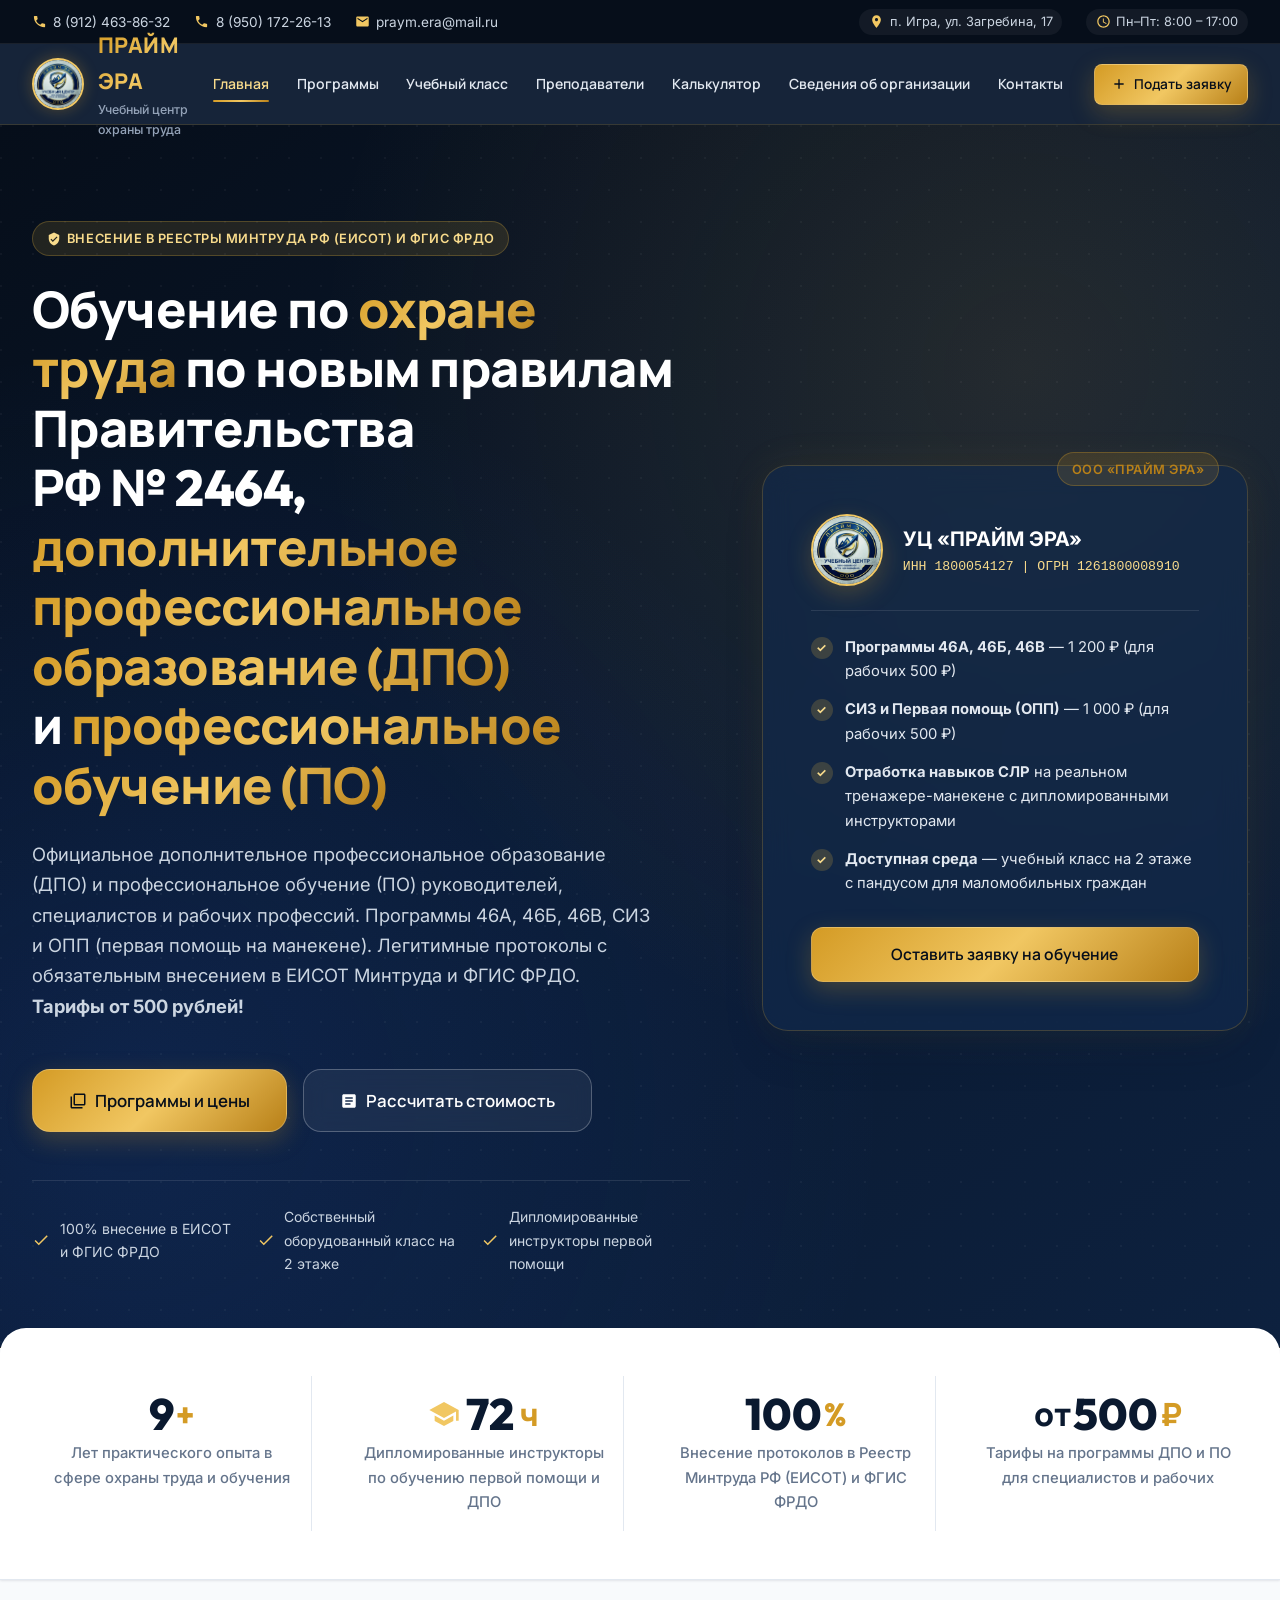
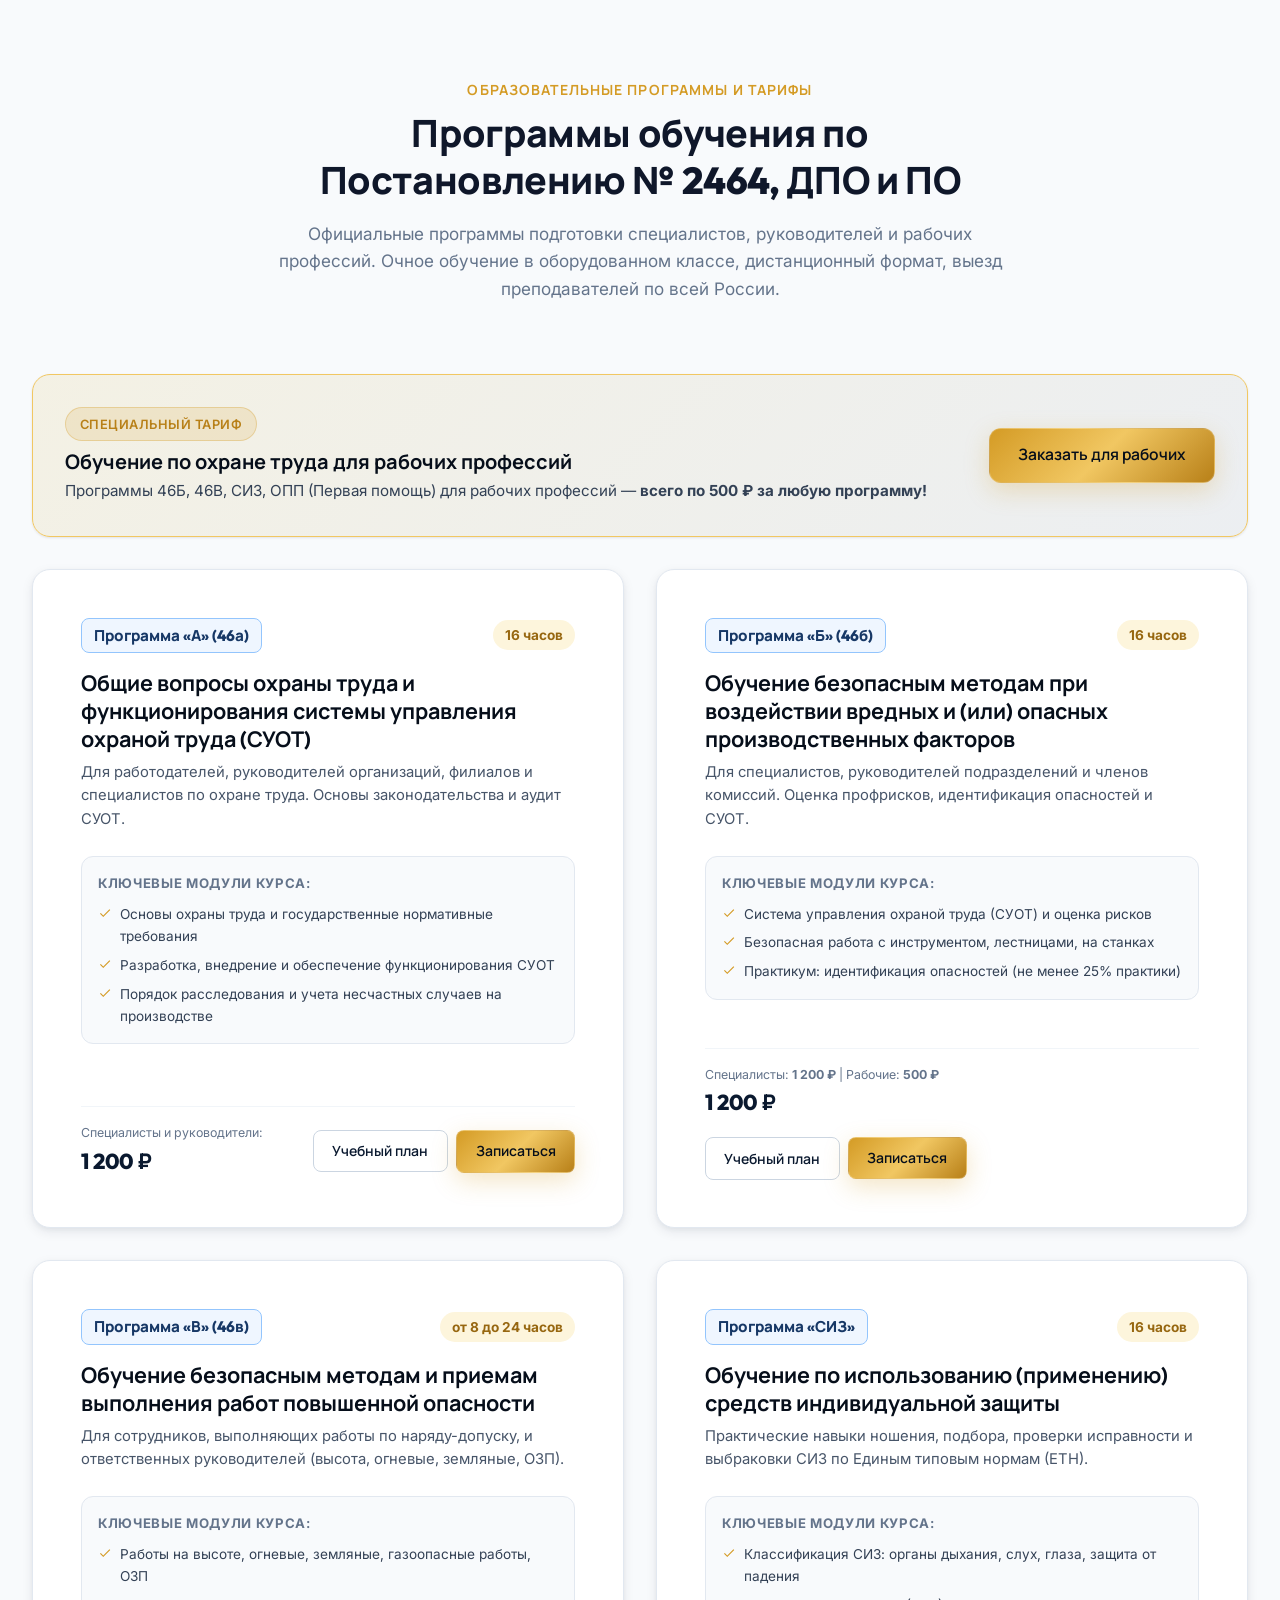
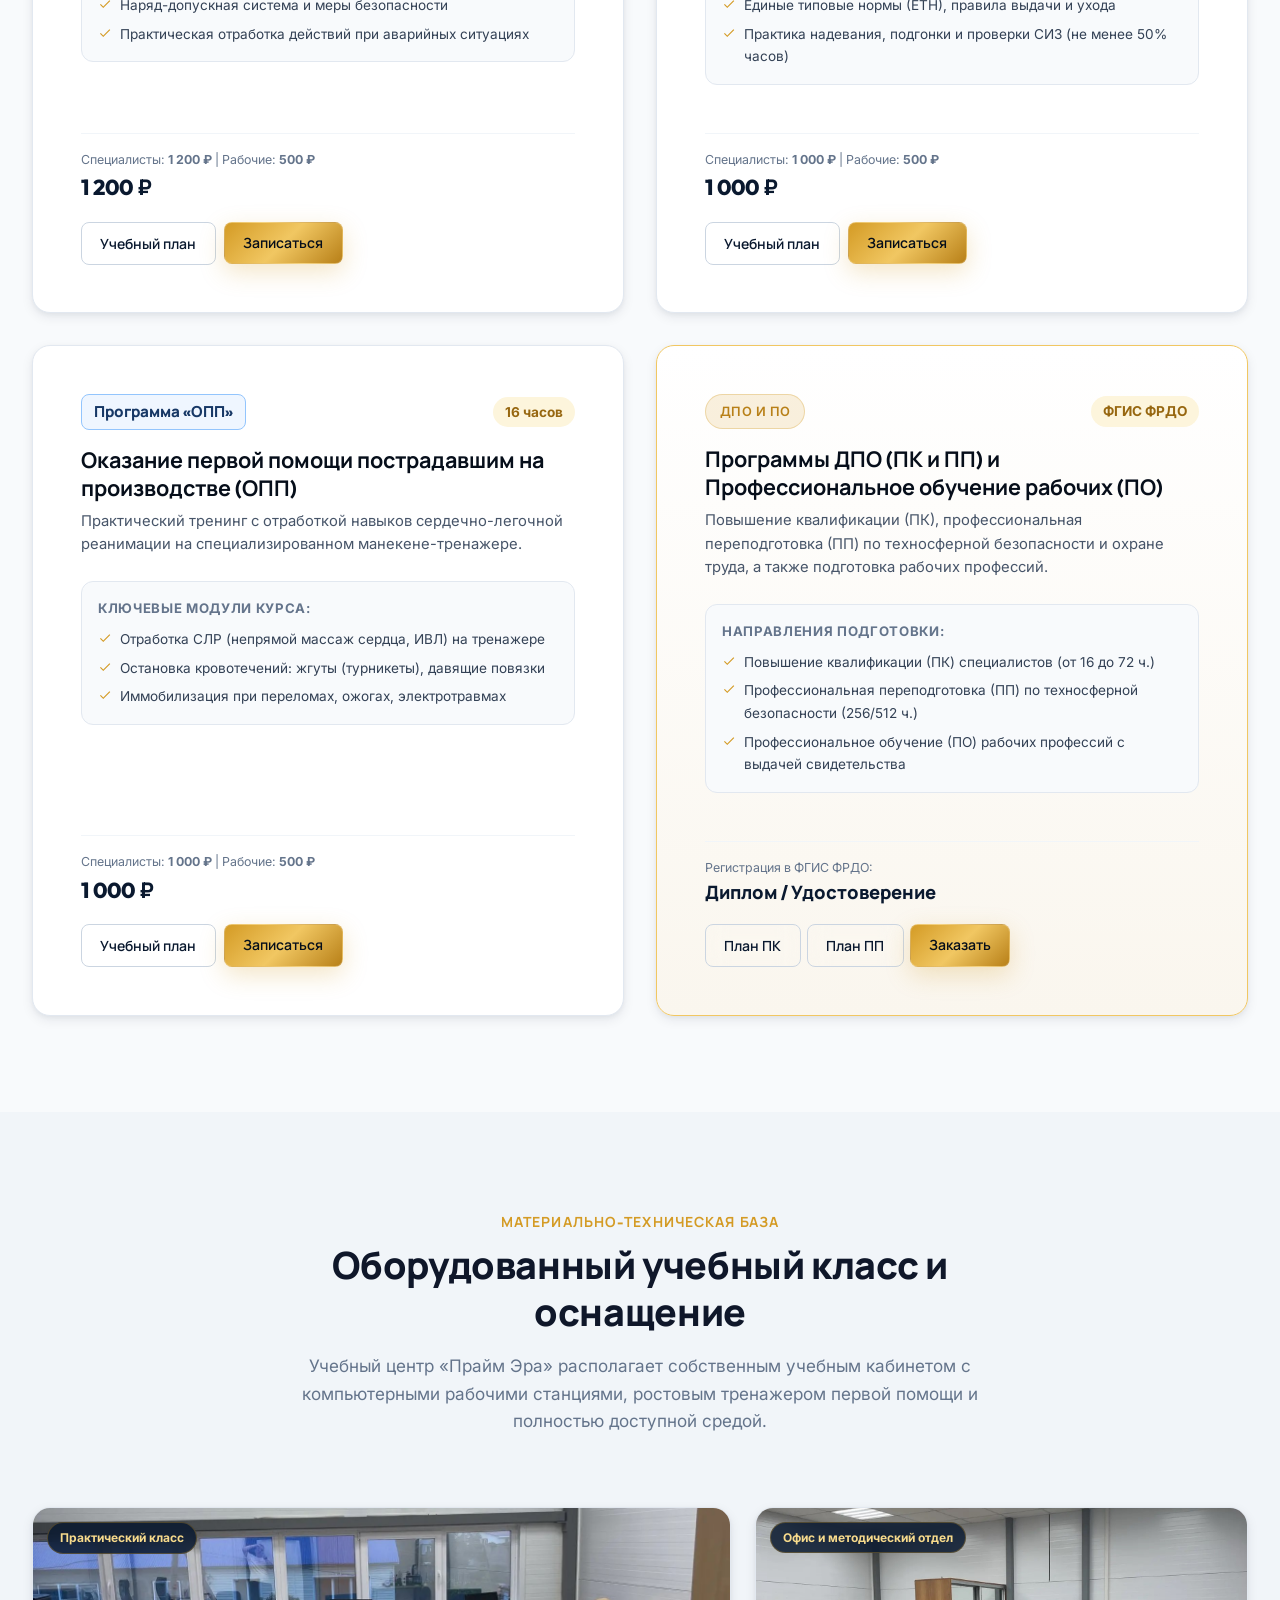
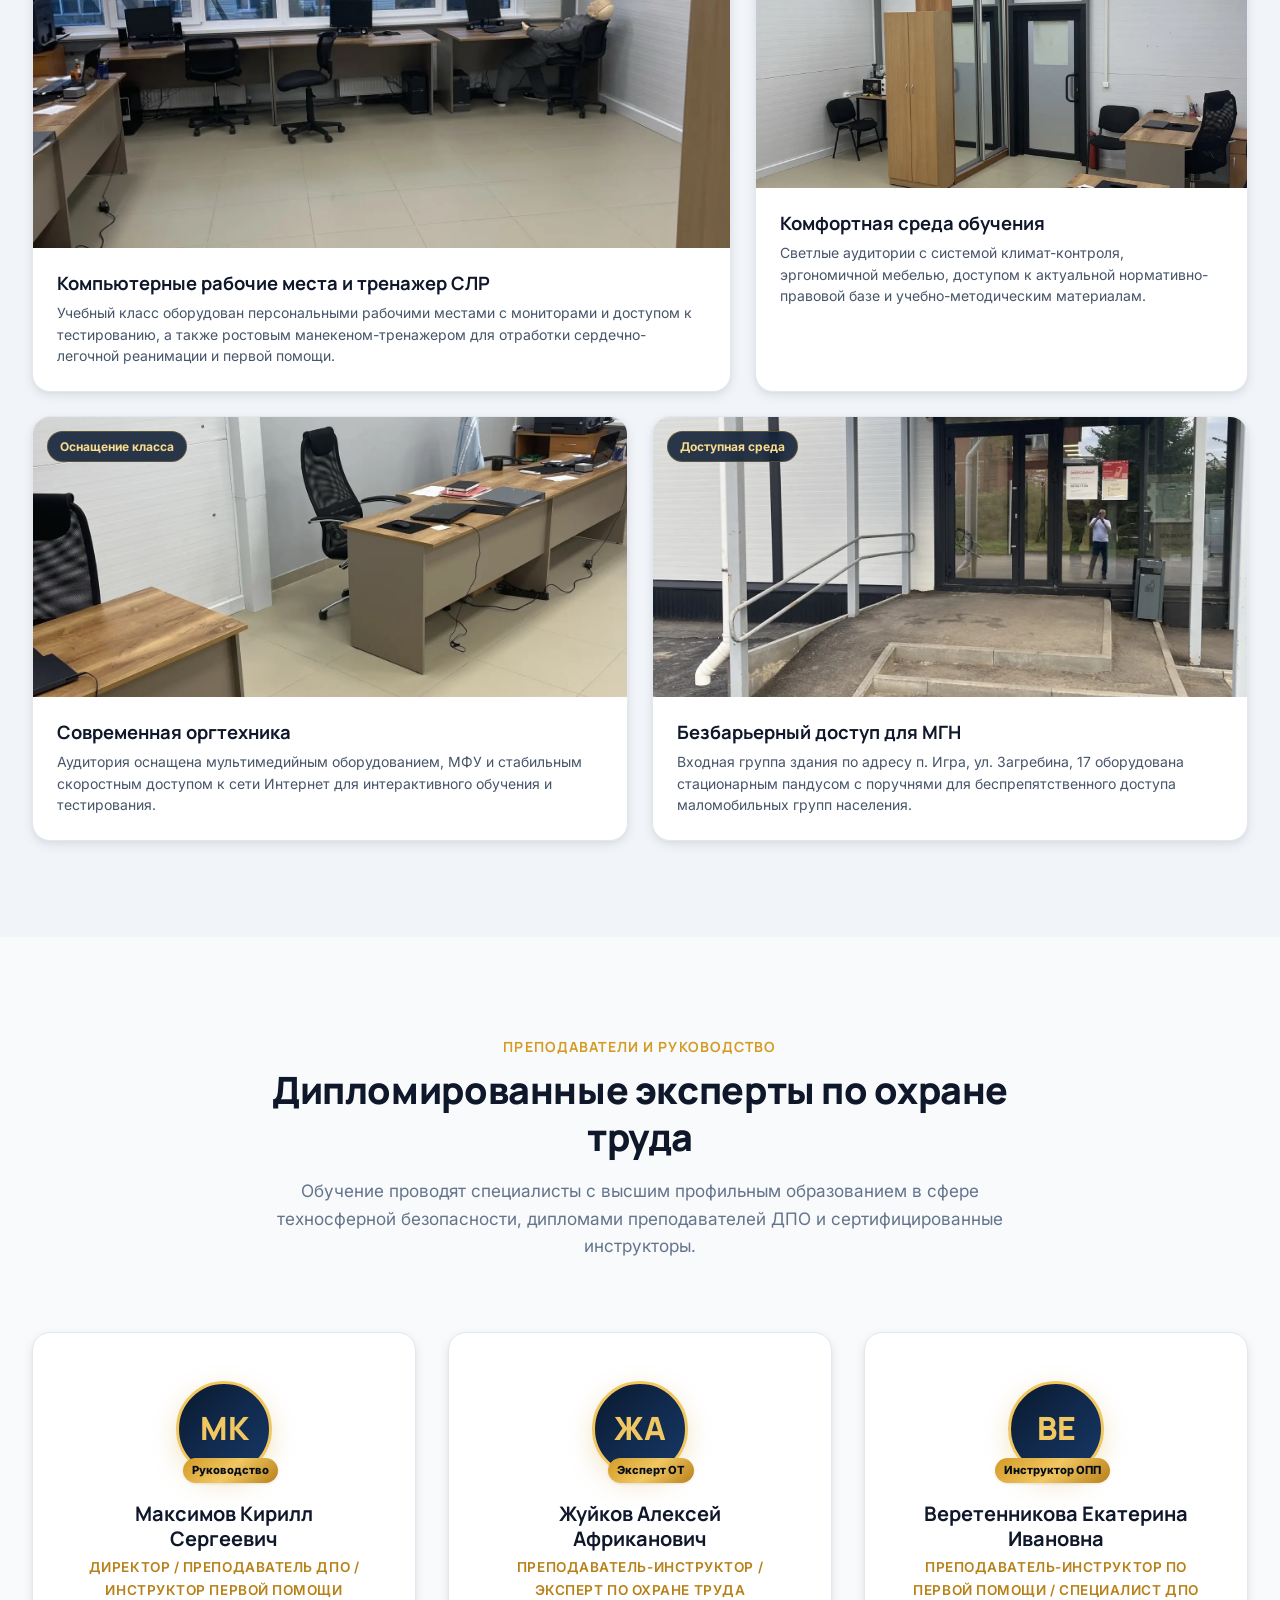
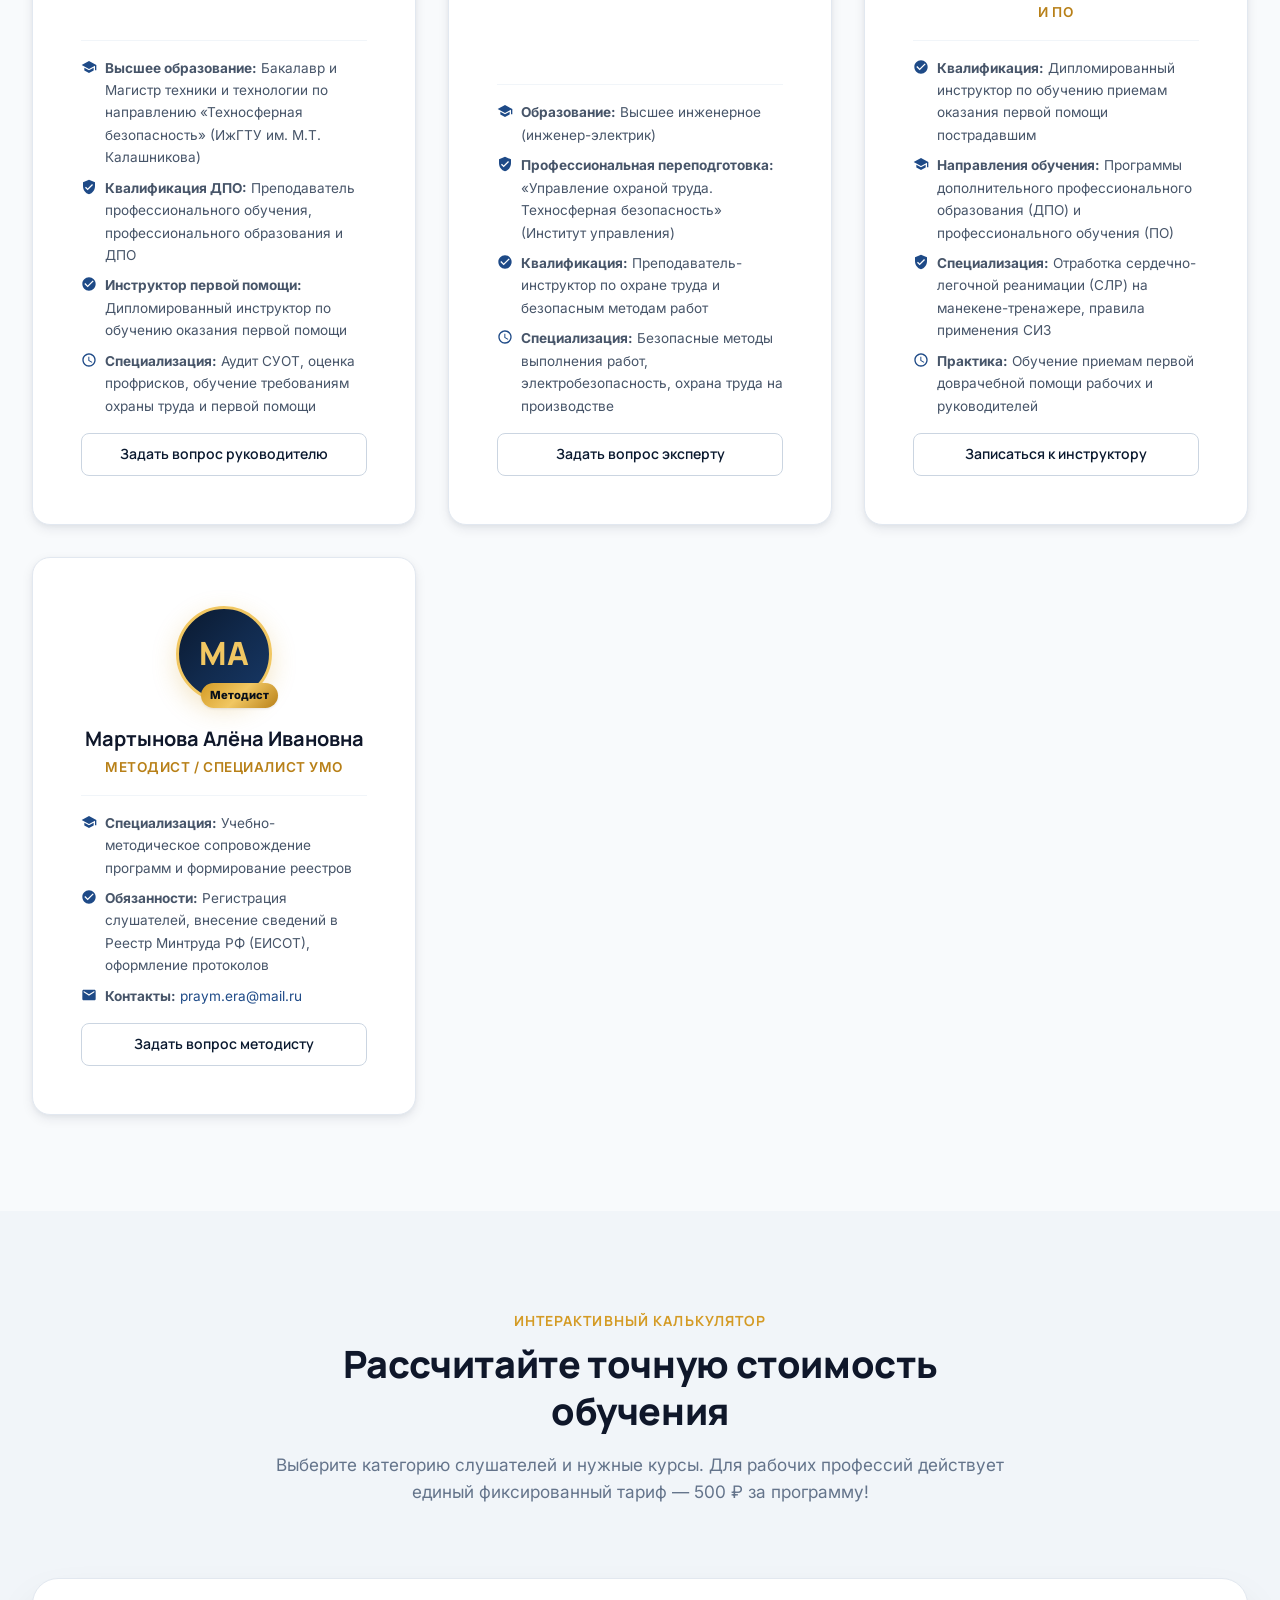
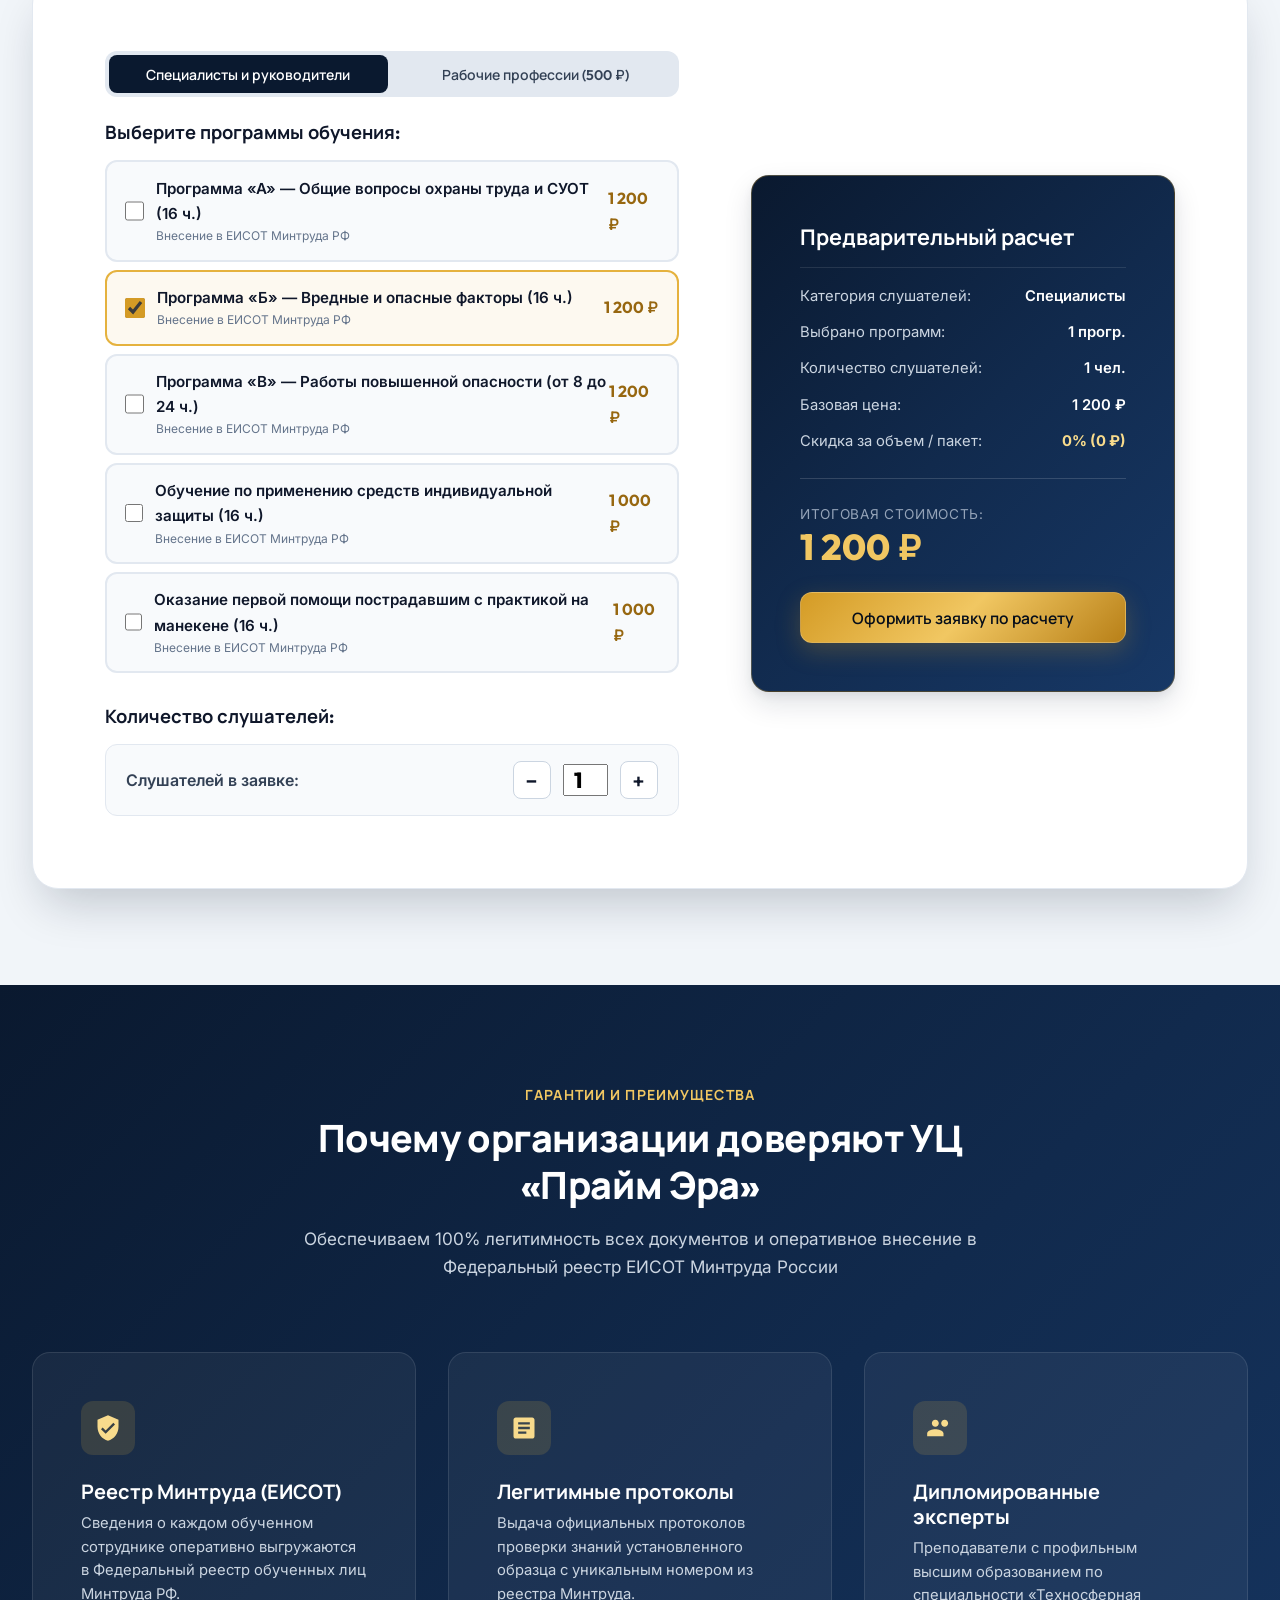
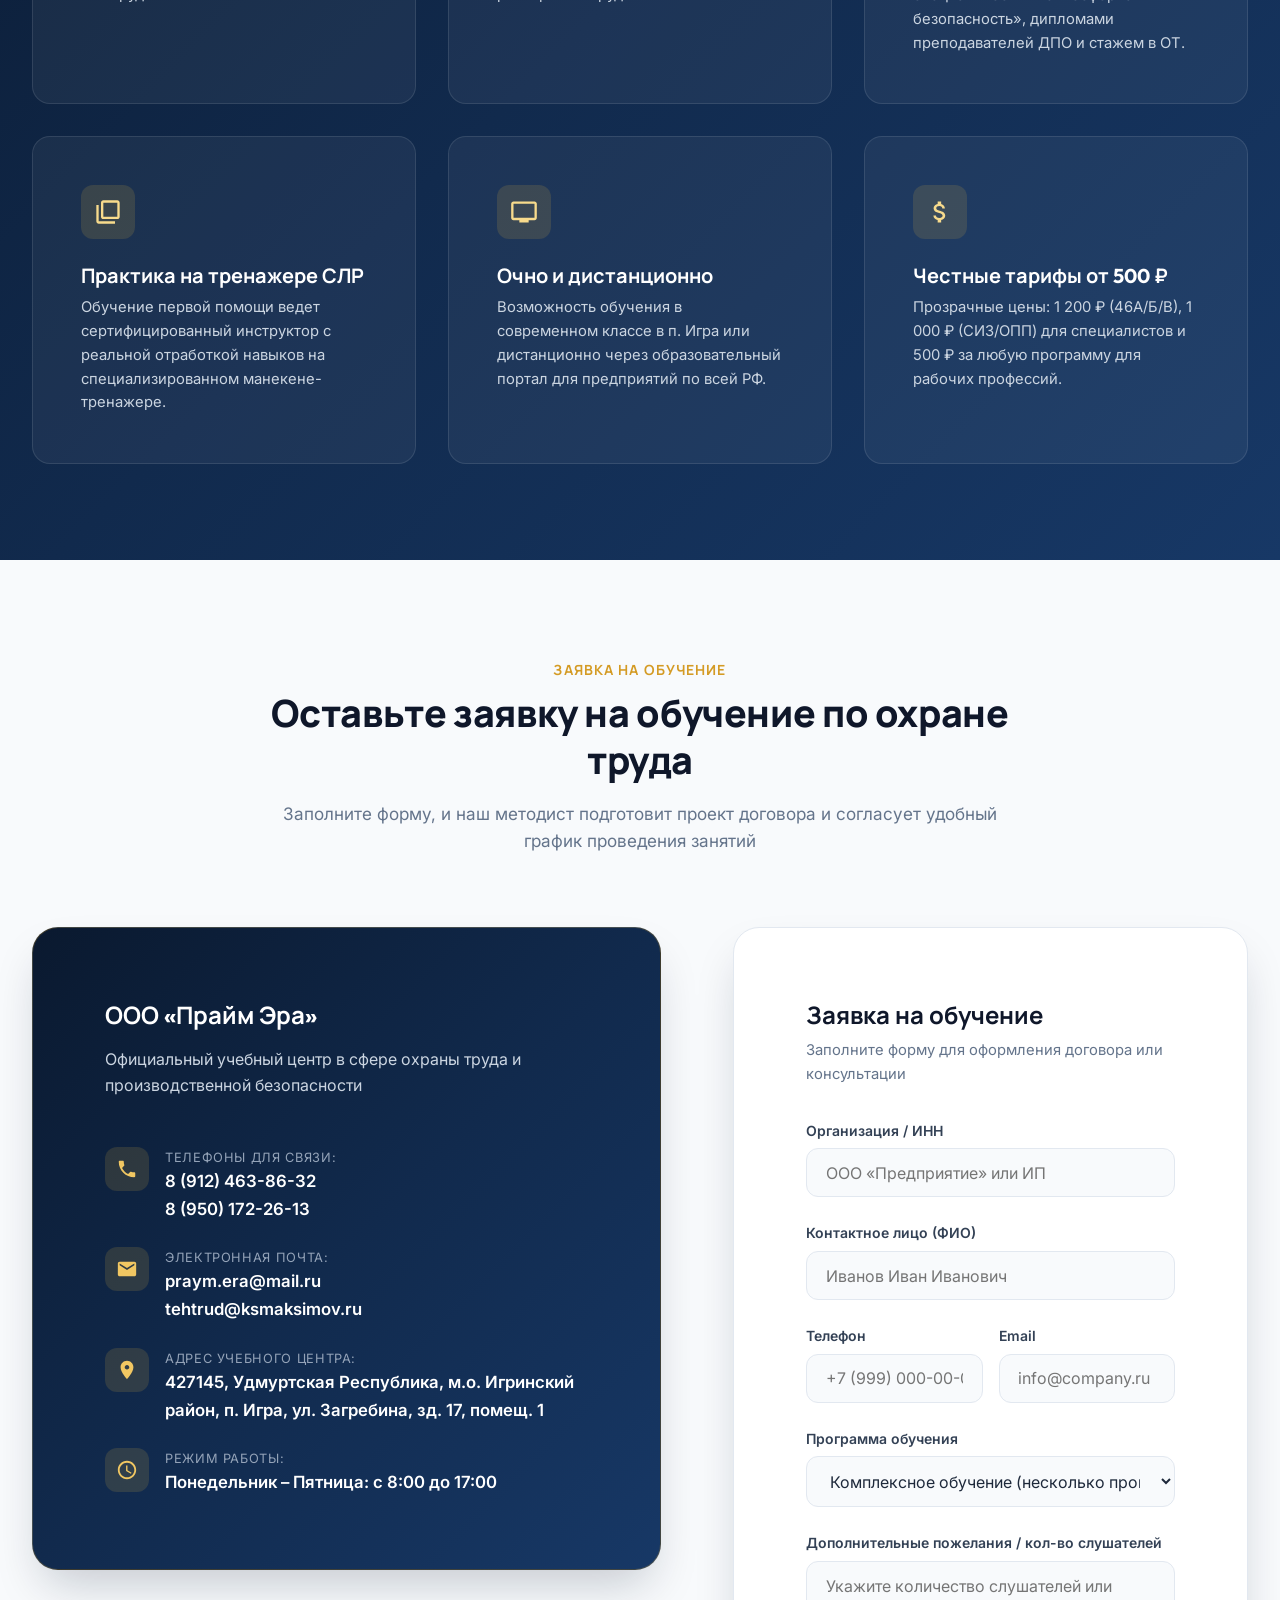
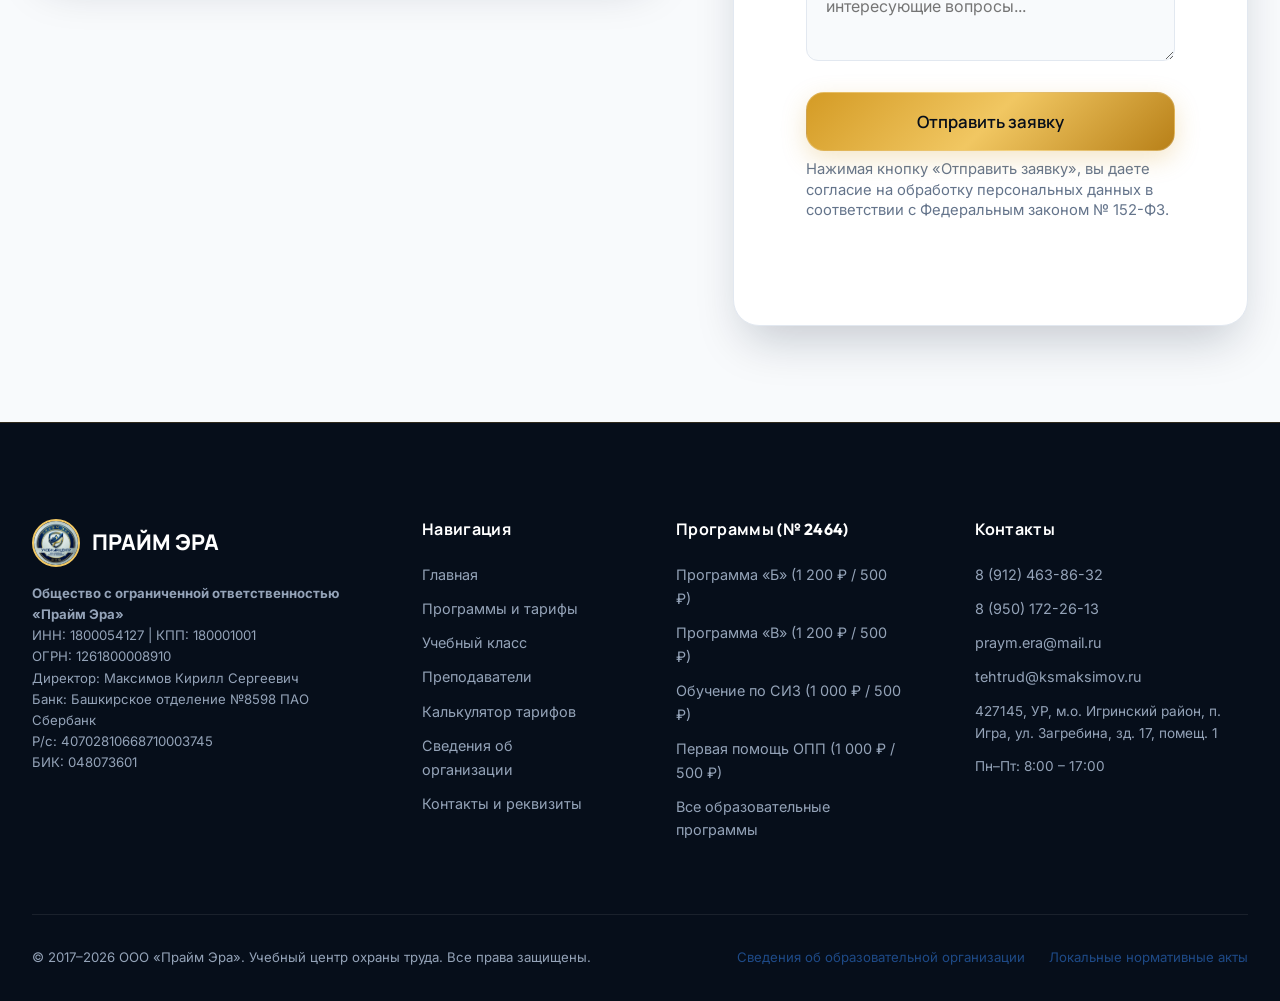
==== index.html @ 3de151eb "Add files via upload" ====
<!DOCTYPE html>
<html lang="ru">
<head>
  <meta charset="UTF-8">
  <meta name="viewport" content="width=device-width, initial-scale=1.0">
  <title>Учебный центр «Прайм Эра» — Обучение по охране труда по Постановлению № 2464</title>
  <meta name="description" content="Учебный центр ООО «Прайм Эра» — официальное обучение по охране труда (программы 46А, 46Б, 46В, СИЗ, ОПП). Протоколы с внесением в ЕИСОТ Минтруда РФ. Цены от 500 руб. Очно и дистанционно.">
  <meta name="keywords" content="Прайм Эра, учебный центр охраны труда, обучение охране труда 2464, программа А, программа Б, программа В, СИЗ, первая помощь, ОПП, Игра Удмуртия">
  
  <!-- Open Graph -->
  <meta property="og:title" content="Учебный центр «Прайм Эра» — Обучение по охране труда">
  <meta property="og:description" content="Обучение по охране труда, СИЗ, первой помощи и работам повышенной опасности. Регистрация в ЕИСОТ Минтруда РФ. От 500 рублей.">
  <meta property="og:type" content="website">
  <meta property="og:image" content="images/logo.jpg">
  
  <!-- Google Fonts -->
  <link rel="preconnect" href="https://fonts.googleapis.com">
  <link rel="preconnect" href="https://fonts.gstatic.com" crossorigin>
  <link href="https://fonts.googleapis.com/css2?family=Inter:wght@400;500;600;700&family=Outfit:wght@600;700;800&family=Manrope:wght@600;700;800&display=swap" rel="stylesheet">
  
  <link rel="stylesheet" href="style.css">
  <link rel="icon" type="image/png" href="images/logo.png">
</head>
<body>

  <a href="#main-content" class="skip-link">Перейти к основному содержимому</a>

  <!-- ===== TOP BAR ===== -->
  <div class="top-bar" id="top-bar">
    <div class="container">
      <div class="top-bar__left">
        <a href="tel:89124638632" id="top-phone-1">
          <svg viewBox="0 0 24 24" fill="currentColor"><path d="M6.62 10.79c1.44 2.83 3.76 5.14 6.59 6.59l2.2-2.2c.27-.27.67-.36 1.02-.24 1.12.37 2.33.57 3.57.57.55 0 1 .45 1 1V20c0 .55-.45 1-1 1-9.39 0-17-7.61-17-17 0-.55.45-1 1-1h3.5c.55 0 1 .45 1 1 0 1.25.2 2.45.57 3.57.11.35.03.74-.25 1.02l-2.2 2.2z"/></svg>
          8 (912) 463-86-32
        </a>
        <a href="tel:89501722613" id="top-phone-2">
          <svg viewBox="0 0 24 24" fill="currentColor"><path d="M6.62 10.79c1.44 2.83 3.76 5.14 6.59 6.59l2.2-2.2c.27-.27.67-.36 1.02-.24 1.12.37 2.33.57 3.57.57.55 0 1 .45 1 1V20c0 .55-.45 1-1 1-9.39 0-17-7.61-17-17 0-.55.45-1 1-1h3.5c.55 0 1 .45 1 1 0 1.25.2 2.45.57 3.57.11.35.03.74-.25 1.02l-2.2 2.2z"/></svg>
          8 (950) 172-26-13
        </a>
        <a href="mailto:praym.era@mail.ru" id="top-email">
          <svg viewBox="0 0 24 24" fill="currentColor"><path d="M20 4H4c-1.1 0-1.99.9-1.99 2L2 18c0 1.1.9 2 2 2h16c1.1 0 2-.9 2-2V6c0-1.1-.9-2-2-2zm0 4l-8 5-8-5V6l8 5 8-5v2z"/></svg>
          praym.era@mail.ru
        </a>
      </div>
      <div class="top-bar__right">
        <span class="top-bar__info-pill">
          <svg viewBox="0 0 24 24" fill="currentColor"><path d="M12 2C8.13 2 5 5.13 5 9c0 5.25 7 13 7 13s7-7.75 7-13c0-3.87-3.13-7-7-7zm0 9.5c-1.38 0-2.5-1.12-2.5-2.5s1.12-2.5 2.5-2.5 2.5 1.12 2.5 2.5-1.12 2.5-2.5 2.5z"/></svg>
          п. Игра, ул. Загребина, 17
        </span>
        <span class="top-bar__info-pill">
          <svg viewBox="0 0 24 24" fill="currentColor"><path d="M11.99 2C6.47 2 2 6.48 2 12s4.47 10 9.99 10C17.52 22 22 17.52 22 12S17.52 2 11.99 2zM12 20c-4.42 0-8-3.58-8-8s3.58-8 8-8 8 3.58 8 8-3.58 8-8 8zm.5-13H11v6l5.25 3.15.75-1.23-4.5-2.67V7z"/></svg>
          Пн–Пт: 8:00 – 17:00
        </span>
      </div>
    </div>
  </div>

  <!-- ===== HEADER ===== -->
  <header class="header" id="header">
    <div class="container">
      <a href="index.html" class="header__logo" id="logo-link">
        <img src="images/logo.png" alt="Логотип Учебный Центр Прайм Эра" class="header__logo-img">
        <div class="header__logo-titles">
          <span class="header__logo-brand">ПРАЙМ ЭРА</span>
          <span class="header__logo-sub">Учебный центр охраны труда</span>
        </div>
      </a>

      <nav class="nav" id="main-nav">
        <ul class="nav__list">
          <li><a href="index.html" class="nav__link nav__link--active" id="nav-home">Главная</a></li>
          <li><a href="#programs" class="nav__link" id="nav-programs">Программы</a></li>
          <li><a href="#facilities" class="nav__link" id="nav-facilities">Учебный класс</a></li>
          <li><a href="#team" class="nav__link" id="nav-team">Преподаватели</a></li>
          <li><a href="#calculator" class="nav__link" id="nav-calc">Калькулятор</a></li>
          <li><a href="svedeniya.html" class="nav__link" id="nav-svedeniya">Сведения об организации</a></li>
          <li><a href="#contacts" class="nav__link" id="nav-contacts">Контакты</a></li>
        </ul>
        <a href="#callback" class="btn btn--gold btn--sm nav__cta-btn" id="nav-cta-btn">
          <svg viewBox="0 0 24 24" fill="currentColor" width="16" height="16"><path d="M19 13h-6v6h-2v-6H5v-2h6V5h2v6h6v2z"/></svg>
          Подать заявку
        </a>
      </nav>

      <button class="menu-toggle" id="menu-toggle" aria-label="Открыть мобильное меню">
        <span></span>
        <span></span>
        <span></span>
      </button>
    </div>
  </header>
  <div class="overlay" id="overlay"></div>

  <!-- ===== HERO SECTION ===== -->
  <section class="hero" id="main-content">
    <div class="container">
      <div class="hero__grid">
        <div class="hero__content">
          <div class="hero__badge-wrapper">
            <span class="badge badge--gold-dark">
              <svg viewBox="0 0 24 24" fill="currentColor" width="14" height="14"><path d="M12 1L3 5v6c0 5.55 3.84 10.74 9 12 5.16-1.26 9-6.45 9-12V5l-9-4zm-2 16l-4-4 1.41-1.41L10 14.17l6.59-6.59L18 9l-8 8z"/></svg>
              Внесение в реестры Минтруда РФ (ЕИСОТ) и ФГИС ФРДО
            </span>
          </div>
          <h1 class="hero__title">
            Обучение по&nbsp;<span class="gold-text">охране труда</span> по&nbsp;новым правилам Правительства РФ&nbsp;№&nbsp;2464, <span class="gold-text">дополнительное профессиональное образование&nbsp;(ДПО)</span> и&nbsp;<span class="gold-text">профессиональное обучение&nbsp;(ПО)</span>
          </h1>
          <p class="hero__subtitle">
            Официальное дополнительное профессиональное образование (ДПО) и профессиональное обучение (ПО) руководителей, специалистов и рабочих профессий. Программы 46А, 46Б, 46В, СИЗ и ОПП (первая помощь на манекене). Легитимные протоколы с обязательным внесением в ЕИСОТ Минтруда и ФГИС ФРДО. <strong>Тарифы от 500 рублей!</strong>
          </p>
          <div class="hero__actions">
            <a href="#programs" class="btn btn--gold btn--lg" id="hero-btn-programs">
              <svg viewBox="0 0 24 24" fill="currentColor" width="18" height="18"><path d="M4 6H2v14c0 1.1.9 2 2 2h14v-2H4V6zm16-4H8c-1.1 0-2 .9-2 2v12c0 1.1.9 2 2 2h12c1.1 0 2-.9 2-2V4c0-1.1-.9-2-2-2zm0 14H8V4h12v12z"/></svg>
              Программы и цены
            </a>
            <a href="#calculator" class="btn btn--outline btn--lg" id="hero-btn-calc">
              <svg viewBox="0 0 24 24" fill="currentColor" width="18" height="18"><path d="M19 3H5c-1.1 0-2 .9-2 2v14c0 1.1.9 2 2 2h14c1.1 0 2-.9 2-2V5c0-1.1-.9-2-2-2zm-5 14H7v-2h7v2zm3-4H7v-2h10v2zm0-4H7V7h10v2z"/></svg>
              Рассчитать стоимость
            </a>
          </div>
          <div class="hero__features-list">
            <div class="hero__feature-item">
              <svg viewBox="0 0 24 24" fill="currentColor"><path d="M9 16.17L4.83 12l-1.42 1.41L9 19 21 7l-1.41-1.41z"/></svg>
              <span>100% внесение в ЕИСОТ и ФГИС ФРДО</span>
            </div>
            <div class="hero__feature-item">
              <svg viewBox="0 0 24 24" fill="currentColor"><path d="M9 16.17L4.83 12l-1.42 1.41L9 19 21 7l-1.41-1.41z"/></svg>
              <span>Собственный оборудованный класс на 2 этаже</span>
            </div>
            <div class="hero__feature-item">
              <svg viewBox="0 0 24 24" fill="currentColor"><path d="M9 16.17L4.83 12l-1.42 1.41L9 19 21 7l-1.41-1.41z"/></svg>
              <span>Дипломированные инструкторы первой помощи</span>
            </div>
          </div>
        </div>

        <!-- Right Quick Card -->
        <div class="hero__card fade-in-element">
          <span class="badge badge--gold hero__card-badge">ООО «Прайм Эра»</span>
          <div class="hero__card-logo-wrap">
            <img src="images/logo.png" alt="Прайм Эра" class="hero__card-logo">
            <div>
              <div class="hero__card-org">УЦ «ПРАЙМ ЭРА»</div>
              <div class="hero__card-meta">ИНН 1800054127 | ОГРН 1261800008910</div>
            </div>
          </div>
          <div class="hero__card-quick-list">
            <div class="hero__card-point">
              <div class="hero__card-point-icon">✓</div>
              <div><strong>Программы 46А, 46Б, 46В</strong> — 1 200 ₽ (для рабочих 500 ₽)</div>
            </div>
            <div class="hero__card-point">
              <div class="hero__card-point-icon">✓</div>
              <div><strong>СИЗ и Первая помощь (ОПП)</strong> — 1 000 ₽ (для рабочих 500 ₽)</div>
            </div>
            <div class="hero__card-point">
              <div class="hero__card-point-icon">✓</div>
              <div><strong>Отработка навыков СЛР</strong> на реальном тренажере-манекене с дипломированными инструкторами</div>
            </div>
            <div class="hero__card-point">
              <div class="hero__card-point-icon">✓</div>
              <div><strong>Доступная среда</strong> — учебный класс на 2 этаже с пандусом для маломобильных граждан</div>
            </div>
          </div>
          <a href="#callback" class="btn btn--gold" style="width:100%">Оставить заявку на обучение</a>
        </div>
      </div>
    </div>
  </section>

  <!-- ===== STATS BAR ===== -->
  <section class="stats-bar" id="stats">
    <div class="container">
      <div class="stats-grid">
        <div class="stat-item fade-in-element">
          <div class="stat-item__number"><span class="num-val">9</span><span class="stat-item__number-plus">+</span></div>
          <div class="stat-item__label">Лет практического опыта в сфере охраны труда и обучения</div>
        </div>
        <div class="stat-item fade-in-element">
          <div class="stat-item__number" style="display:flex;align-items:center;justify-content:center;gap:6px">
            <svg viewBox="0 0 24 24" fill="currentColor" width="32" height="32" style="color:var(--gold-400)"><path d="M5 13.18v4L12 21l7-3.82v-4L12 17l-7-3.82zM12 3L1 9l11 6 9-4.91V17h2V9L12 3z"/></svg>
            <span class="num-val">72</span><span class="stat-item__number-plus">ч</span>
          </div>
          <div class="stat-item__label">Дипломированные инструкторы по обучению первой помощи и ДПО</div>
        </div>
        <div class="stat-item fade-in-element">
          <div class="stat-item__number"><span class="num-val">100</span><span class="stat-item__number-plus">%</span></div>
          <div class="stat-item__label">Внесение протоколов в Реестр Минтруда РФ (ЕИСОТ) и ФГИС ФРДО</div>
        </div>
        <div class="stat-item fade-in-element">
          <div class="stat-item__number"><span style="font-size:2rem">от </span><span class="num-val">500</span><span class="stat-item__number-plus"> ₽</span></div>
          <div class="stat-item__label">Тарифы на программы ДПО и ПО для специалистов и рабочих</div>
        </div>
      </div>
    </div>
  </section>

  <!-- ===== PROGRAMS SECTION ===== -->
  <section class="section" id="programs">
    <div class="container">
      <div class="section__header fade-in-element">
        <div class="section__eyebrow">Образовательные программы и тарифы</div>
        <h2 class="section__title">Программы обучения по Постановлению № 2464, ДПО и ПО</h2>
        <p class="section__subtitle">
          Официальные программы подготовки специалистов, руководителей и рабочих профессий. Очное обучение в оборудованном классе, дистанционный формат, выезд преподавателей по всей России.
        </p>
      </div>

      <!-- Special Offer Banner for Workers -->
      <div class="info-card fade-in-element" style="background:linear-gradient(135deg, rgba(212,175,55,0.12), rgba(10,25,47,0.05));border:1.5px solid var(--gold-400);margin-bottom:var(--space-xl)">
        <div style="display:flex;align-items:center;justify-content:space-between;flex-wrap:wrap;gap:16px;">
          <div>
            <span class="badge badge--gold" style="margin-bottom:8px">Специальный тариф</span>
            <h3 style="font-size:1.25rem;color:var(--primary-950);margin-bottom:4px">Обучение по охране труда для рабочих профессий</h3>
            <p style="color:var(--slate-700);font-size:0.95rem;margin:0">
              Программы 46Б, 46В, СИЗ, ОПП (Первая помощь) для рабочих профессий — <strong>всего по 500 ₽ за любую программу!</strong>
            </p>
          </div>
          <a href="#callback" class="btn btn--gold" onclick="selectProgramInForm('Обучение для рабочих профессий (500 ₽)')">Заказать для рабочих</a>
        </div>
      </div>

      <div class="programs-grid">
        
        <!-- Program 1: 46a -->
        <div class="program-card fade-in-element" id="card-prog-46a">
          <div class="program-card__top">
            <div class="program-card__badge-row">
              <span class="program-card__code">Программа «А» (46а)</span>
              <span class="program-card__hours">16 часов</span>
            </div>
            <h3 class="program-card__title">Общие вопросы охраны труда и функционирования системы управления охраной труда (СУОТ)</h3>
            <p class="program-card__desc">
              Для работодателей, руководителей организаций, филиалов и специалистов по охране труда. Основы законодательства и аудит СУОТ.
            </p>
            
            <div class="program-card__topics">
              <div class="program-card__topics-title">Ключевые модули курса:</div>
              <div class="program-card__topics-list">
                <div class="program-card__topic-item">
                  <svg viewBox="0 0 24 24" fill="currentColor"><path d="M9 16.17L4.83 12l-1.42 1.41L9 19 21 7l-1.41-1.41z"/></svg>
                  <span>Основы охраны труда и государственные нормативные требования</span>
                </div>
                <div class="program-card__topic-item">
                  <svg viewBox="0 0 24 24" fill="currentColor"><path d="M9 16.17L4.83 12l-1.42 1.41L9 19 21 7l-1.41-1.41z"/></svg>
                  <span>Разработка, внедрение и обеспечение функционирования СУОТ</span>
                </div>
                <div class="program-card__topic-item">
                  <svg viewBox="0 0 24 24" fill="currentColor"><path d="M9 16.17L4.83 12l-1.42 1.41L9 19 21 7l-1.41-1.41z"/></svg>
                  <span>Порядок расследования и учета несчастных случаев на производстве</span>
                </div>
              </div>
            </div>
          </div>

          <div class="program-card__bottom">
            <div class="program-card__price-wrap">
              <span class="program-card__price-label">Специалисты и руководители:</span>
              <span class="program-card__price">1 200 ₽</span>
            </div>
            <div class="program-card__actions">
              <button class="btn btn--outline btn--sm" style="color:var(--primary-900);border-color:var(--slate-300)" onclick="openProgramModal('46a')">Учебный план</button>
              <a href="#callback" class="btn btn--gold btn--sm" onclick="selectProgramInForm('Программа А (46а, 16 ч.)')">Записаться</a>
            </div>
          </div>
        </div>

        <!-- Program 2: 46b -->
        <div class="program-card fade-in-element" id="card-prog-46b">
          <div class="program-card__top">
            <div class="program-card__badge-row">
              <span class="program-card__code">Программа «Б» (46б)</span>
              <span class="program-card__hours">16 часов</span>
            </div>
            <h3 class="program-card__title">Обучение безопасным методам при воздействии вредных и (или) опасных производственных факторов</h3>
            <p class="program-card__desc">
              Для специалистов, руководителей подразделений и членов комиссий. Оценка профрисков, идентификация опасностей и СУОТ.
            </p>
            
            <div class="program-card__topics">
              <div class="program-card__topics-title">Ключевые модули курса:</div>
              <div class="program-card__topics-list">
                <div class="program-card__topic-item">
                  <svg viewBox="0 0 24 24" fill="currentColor"><path d="M9 16.17L4.83 12l-1.42 1.41L9 19 21 7l-1.41-1.41z"/></svg>
                  <span>Система управления охраной труда (СУОТ) и оценка рисков</span>
                </div>
                <div class="program-card__topic-item">
                  <svg viewBox="0 0 24 24" fill="currentColor"><path d="M9 16.17L4.83 12l-1.42 1.41L9 19 21 7l-1.41-1.41z"/></svg>
                  <span>Безопасная работа с инструментом, лестницами, на станках</span>
                </div>
                <div class="program-card__topic-item">
                  <svg viewBox="0 0 24 24" fill="currentColor"><path d="M9 16.17L4.83 12l-1.42 1.41L9 19 21 7l-1.41-1.41z"/></svg>
                  <span>Практикум: идентификация опасностей (не менее 25% практики)</span>
                </div>
              </div>
            </div>
          </div>

          <div class="program-card__bottom">
            <div class="program-card__price-wrap">
              <span class="program-card__price-label">Специалисты: <strong>1 200 ₽</strong> | Рабочие: <strong>500 ₽</strong></span>
              <span class="program-card__price">1 200 ₽</span>
            </div>
            <div class="program-card__actions">
              <button class="btn btn--outline btn--sm" style="color:var(--primary-900);border-color:var(--slate-300)" onclick="openProgramModal('46b')">Учебный план</button>
              <a href="#callback" class="btn btn--gold btn--sm" onclick="selectProgramInForm('Программа Б (46б, 16 ч.)')">Записаться</a>
            </div>
          </div>
        </div>

        <!-- Program 3: 46v -->
        <div class="program-card fade-in-element" id="card-prog-46v">
          <div class="program-card__top">
            <div class="program-card__badge-row">
              <span class="program-card__code">Программа «В» (46в)</span>
              <span class="program-card__hours">от 8 до 24 часов</span>
            </div>
            <h3 class="program-card__title">Обучение безопасным методам и приемам выполнения работ повышенной опасности</h3>
            <p class="program-card__desc">
              Для сотрудников, выполняющих работы по наряду-допуску, и ответственных руководителей (высота, огневые, земляные, ОЗП).
            </p>
            
            <div class="program-card__topics">
              <div class="program-card__topics-title">Ключевые модули курса:</div>
              <div class="program-card__topics-list">
                <div class="program-card__topic-item">
                  <svg viewBox="0 0 24 24" fill="currentColor"><path d="M9 16.17L4.83 12l-1.42 1.41L9 19 21 7l-1.41-1.41z"/></svg>
                  <span>Работы на высоте, огневые, земляные, газоопасные работы, ОЗП</span>
                </div>
                <div class="program-card__topic-item">
                  <svg viewBox="0 0 24 24" fill="currentColor"><path d="M9 16.17L4.83 12l-1.42 1.41L9 19 21 7l-1.41-1.41z"/></svg>
                  <span>Наряд-допускная система и меры безопасности</span>
                </div>
                <div class="program-card__topic-item">
                  <svg viewBox="0 0 24 24" fill="currentColor"><path d="M9 16.17L4.83 12l-1.42 1.41L9 19 21 7l-1.41-1.41z"/></svg>
                  <span>Практическая отработка действий при аварийных ситуациях</span>
                </div>
              </div>
            </div>
          </div>

          <div class="program-card__bottom">
            <div class="program-card__price-wrap">
              <span class="program-card__price-label">Специалисты: <strong>1 200 ₽</strong> | Рабочие: <strong>500 ₽</strong></span>
              <span class="program-card__price">1 200 ₽</span>
            </div>
            <div class="program-card__actions">
              <button class="btn btn--outline btn--sm" style="color:var(--primary-900);border-color:var(--slate-300)" onclick="openProgramModal('46v')">Учебный план</button>
              <a href="#callback" class="btn btn--gold btn--sm" onclick="selectProgramInForm('Программа В (46в, повышенная опасность)')">Записаться</a>
            </div>
          </div>
        </div>

        <!-- Program 4: SIZ -->
        <div class="program-card fade-in-element" id="card-prog-siz">
          <div class="program-card__top">
            <div class="program-card__badge-row">
              <span class="program-card__code">Программа «СИЗ»</span>
              <span class="program-card__hours">16 часов</span>
            </div>
            <h3 class="program-card__title">Обучение по использованию (применению) средств индивидуальной защиты</h3>
            <p class="program-card__desc">
              Практические навыки ношения, подбора, проверки исправности и выбраковки СИЗ по Единым типовым нормам (ЕТН).
            </p>
            
            <div class="program-card__topics">
              <div class="program-card__topics-title">Ключевые модули курса:</div>
              <div class="program-card__topics-list">
                <div class="program-card__topic-item">
                  <svg viewBox="0 0 24 24" fill="currentColor"><path d="M9 16.17L4.83 12l-1.42 1.41L9 19 21 7l-1.41-1.41z"/></svg>
                  <span>Классификация СИЗ: органы дыхания, слух, глаза, защита от падения</span>
                </div>
                <div class="program-card__topic-item">
                  <svg viewBox="0 0 24 24" fill="currentColor"><path d="M9 16.17L4.83 12l-1.42 1.41L9 19 21 7l-1.41-1.41z"/></svg>
                  <span>Единые типовые нормы (ЕТН), правила выдачи и ухода</span>
                </div>
                <div class="program-card__topic-item">
                  <svg viewBox="0 0 24 24" fill="currentColor"><path d="M9 16.17L4.83 12l-1.42 1.41L9 19 21 7l-1.41-1.41z"/></svg>
                  <span>Практика надевания, подгонки и проверки СИЗ (не менее 50% часов)</span>
                </div>
              </div>
            </div>
          </div>

          <div class="program-card__bottom">
            <div class="program-card__price-wrap">
              <span class="program-card__price-label">Специалисты: <strong>1 000 ₽</strong> | Рабочие: <strong>500 ₽</strong></span>
              <span class="program-card__price">1 000 ₽</span>
            </div>
            <div class="program-card__actions">
              <button class="btn btn--outline btn--sm" style="color:var(--primary-900);border-color:var(--slate-300)" onclick="openProgramModal('siz')">Учебный план</button>
              <a href="#callback" class="btn btn--gold btn--sm" onclick="selectProgramInForm('Обучение по применению СИЗ (16 ч.)')">Записаться</a>
            </div>
          </div>
        </div>

        <!-- Program 5: First Aid (OPP) -->
        <div class="program-card fade-in-element" id="card-prog-firstaid">
          <div class="program-card__top">
            <div class="program-card__badge-row">
              <span class="program-card__code">Программа «ОПП»</span>
              <span class="program-card__hours">16 часов</span>
            </div>
            <h3 class="program-card__title">Оказание первой помощи пострадавшим на производстве (ОПП)</h3>
            <p class="program-card__desc">
              Практический тренинг с отработкой навыков сердечно-легочной реанимации на специализированном манекене-тренажере.
            </p>
            
            <div class="program-card__topics">
              <div class="program-card__topics-title">Ключевые модули курса:</div>
              <div class="program-card__topics-list">
                <div class="program-card__topic-item">
                  <svg viewBox="0 0 24 24" fill="currentColor"><path d="M9 16.17L4.83 12l-1.42 1.41L9 19 21 7l-1.41-1.41z"/></svg>
                  <span>Отработка СЛР (непрямой массаж сердца, ИВЛ) на тренажере</span>
                </div>
                <div class="program-card__topic-item">
                  <svg viewBox="0 0 24 24" fill="currentColor"><path d="M9 16.17L4.83 12l-1.42 1.41L9 19 21 7l-1.41-1.41z"/></svg>
                  <span>Остановка кровотечений: жгуты (турникеты), давящие повязки</span>
                </div>
                <div class="program-card__topic-item">
                  <svg viewBox="0 0 24 24" fill="currentColor"><path d="M9 16.17L4.83 12l-1.42 1.41L9 19 21 7l-1.41-1.41z"/></svg>
                  <span>Иммобилизация при переломах, ожогах, электротравмах</span>
                </div>
              </div>
            </div>
          </div>

          <div class="program-card__bottom">
            <div class="program-card__price-wrap">
              <span class="program-card__price-label">Специалисты: <strong>1 000 ₽</strong> | Рабочие: <strong>500 ₽</strong></span>
              <span class="program-card__price">1 000 ₽</span>
            </div>
            <div class="program-card__actions">
              <button class="btn btn--outline btn--sm" style="color:var(--primary-900);border-color:var(--slate-300)" onclick="openProgramModal('firstaid')">Учебный план</button>
              <a href="#callback" class="btn btn--gold btn--sm" onclick="selectProgramInForm('Первая помощь (ОПП, 16 ч.)')">Записаться</a>
            </div>
          </div>
        </div>

        <!-- Program 6: DPO & Professional Education -->
        <div class="program-card fade-in-element" id="card-prog-dpo" style="border:1.5px solid var(--gold-400);background:linear-gradient(180deg, #FFFFFF 0%, #FAF6EE 100%)">
          <div class="program-card__top">
            <div class="program-card__badge-row">
              <span class="badge badge--gold">ДПО и ПО</span>
              <span class="program-card__hours">ФГИС ФРДО</span>
            </div>
            <h3 class="program-card__title">Программы ДПО (ПК и ПП) и Профессиональное обучение рабочих (ПО)</h3>
            <p class="program-card__desc">
              Повышение квалификации (ПК), профессиональная переподготовка (ПП) по техносферной безопасности и охране труда, а также подготовка рабочих профессий.
            </p>
            
            <div class="program-card__topics">
              <div class="program-card__topics-title">Направления подготовки:</div>
              <div class="program-card__topics-list">
                <div class="program-card__topic-item">
                  <svg viewBox="0 0 24 24" fill="currentColor"><path d="M9 16.17L4.83 12l-1.42 1.41L9 19 21 7l-1.41-1.41z"/></svg>
                  <span>Повышение квалификации (ПК) специалистов (от 16 до 72 ч.)</span>
                </div>
                <div class="program-card__topic-item">
                  <svg viewBox="0 0 24 24" fill="currentColor"><path d="M9 16.17L4.83 12l-1.42 1.41L9 19 21 7l-1.41-1.41z"/></svg>
                  <span>Профессиональная переподготовка (ПП) по техносферной безопасности (256/512 ч.)</span>
                </div>
                <div class="program-card__topic-item">
                  <svg viewBox="0 0 24 24" fill="currentColor"><path d="M9 16.17L4.83 12l-1.42 1.41L9 19 21 7l-1.41-1.41z"/></svg>
                  <span>Профессиональное обучение (ПО) рабочих профессий с выдачей свидетельства</span>
                </div>
              </div>
            </div>
          </div>

          <div class="program-card__bottom">
            <div class="program-card__price-wrap">
              <span class="program-card__price-label">Регистрация в ФГИС ФРДО:</span>
              <span class="program-card__price" style="font-size:1.15rem">Диплом / Удостоверение</span>
            </div>
            <div class="program-card__actions" style="display:flex;gap:6px;flex-wrap:wrap">
              <button class="btn btn--outline btn--sm" style="color:var(--primary-900);border-color:var(--slate-300)" onclick="openProgramModal('dpo-pk')">План ПК</button>
              <button class="btn btn--outline btn--sm" style="color:var(--primary-900);border-color:var(--slate-300)" onclick="openProgramModal('dpo-pp')">План ПП</button>
              <a href="#callback" class="btn btn--gold btn--sm" onclick="selectProgramInForm('Программы ДПО и ПО')">Заказать</a>
            </div>
          </div>
        </div>

      </div>
    </div>
  </section>

  <!-- ===== MATERIAL-TECHNICAL BASE GALLERY ===== -->
  <section class="section section--alt" id="facilities">
    <div class="container">
      <div class="section__header fade-in-element">
        <div class="section__eyebrow">Материально-техническая база</div>
        <h2 class="section__title">Оборудованный учебный класс и оснащение</h2>
        <p class="section__subtitle">
          Учебный центр «Прайм Эра» располагает собственным учебным кабинетом с компьютерными рабочими станциями, ростовым тренажером первой помощи и полностью доступной средой.
        </p>
      </div>

      <div class="facilities-grid">
        
        <div class="facility-card facility-card--large fade-in-element">
          <div class="facility-card__img-wrap" onclick="openImageModal('images/classroom-sim.jpg', 'Учебный класс с компьютерными местами и тренажером первой помощи')">
            <span class="facility-card__tag">Практический класс</span>
            <img src="images/classroom-sim.jpg" alt="Учебный класс с тренажером первой помощи" class="facility-card__img" loading="lazy">
          </div>
          <div class="facility-card__body">
            <h3 class="facility-card__title">Компьютерные рабочие места и тренажер СЛР</h3>
            <p class="facility-card__text">
              Учебный класс оборудован персональными рабочими местами с мониторами и доступом к тестированию, а также ростовым манекеном-тренажером для отработки сердечно-легочной реанимации и первой помощи.
            </p>
          </div>
        </div>

        <div class="facility-card facility-card--medium fade-in-element">
          <div class="facility-card__img-wrap" onclick="openImageModal('images/office-main.jpg', 'Кабинет методистов и учебная зона')">
            <span class="facility-card__tag">Офис и методический отдел</span>
            <img src="images/office-main.jpg" alt="Кабинет методистов Прайм Эра" class="facility-card__img" loading="lazy">
          </div>
          <div class="facility-card__body">
            <h3 class="facility-card__title">Комфортная среда обучения</h3>
            <p class="facility-card__text">
              Светлые аудитории с системой климат-контроля, эргономичной мебелью, доступом к актуальной нормативно-правовой базе и учебно-методическим материалам.
            </p>
          </div>
        </div>

        <div class="facility-card facility-card--small fade-in-element">
          <div class="facility-card__img-wrap" onclick="openImageModal('images/office-desks.jpg', 'Рабочие места слушателей и оргтехника')">
            <span class="facility-card__tag">Оснащение класса</span>
            <img src="images/office-desks.jpg" alt="Рабочие места слушателей" class="facility-card__img" loading="lazy">
          </div>
          <div class="facility-card__body">
            <h3 class="facility-card__title">Современная оргтехника</h3>
            <p class="facility-card__text">
              Аудитория оснащена мультимедийным оборудованием, МФУ и стабильным скоростным доступом к сети Интернет для интерактивного обучения и тестирования.
            </p>
          </div>
        </div>

        <div class="facility-card facility-card--small fade-in-element">
          <div class="facility-card__img-wrap" onclick="openImageModal('images/entrance-ramp.jpg', 'Входная группа со стационарным пандусом (Доступная среда)')">
            <span class="facility-card__tag">Доступная среда</span>
            <img src="images/entrance-ramp.jpg" alt="Входная группа с пандусом п. Игра" class="facility-card__img" loading="lazy">
          </div>
          <div class="facility-card__body">
            <h3 class="facility-card__title">Безбарьерный доступ для МГН</h3>
            <p class="facility-card__text">
              Входная группа здания по адресу п. Игра, ул. Загребина, 17 оборудована стационарным пандусом с поручнями для беспрепятственного доступа маломобильных групп населения.
            </p>
          </div>
        </div>

      </div>
    </div>
  </section>

  <!-- ===== TEAM & EXPERTS SECTION ===== -->
  <section class="section" id="team">
    <div class="container">
      <div class="section__header fade-in-element">
        <div class="section__eyebrow">Преподаватели и руководство</div>
        <h2 class="section__title">Дипломированные эксперты по охране труда</h2>
        <p class="section__subtitle">
          Обучение проводят специалисты с высшим профильным образованием в сфере техносферной безопасности, дипломами преподавателей ДПО и сертифицированные инструкторы.
        </p>
      </div>

      <div class="team-grid">
        
        <!-- Maksimov Kirill Sergeevich -->
        <div class="team-card fade-in-element">
          <div class="team-card__avatar-wrap">
            <div class="team-card__avatar">МК</div>
            <span class="team-card__exp-badge">Руководство</span>
          </div>
          <h3 class="team-card__name">Максимов Кирилл Сергеевич</h3>
          <div class="team-card__role">Директор / Преподаватель ДПО / Инструктор первой помощи</div>
          
          <div class="team-card__details">
            <div class="team-card__item">
              <svg viewBox="0 0 24 24" fill="currentColor"><path d="M5 13.18v4L12 21l7-3.82v-4L12 17l-7-3.82zM12 3L1 9l11 6 9-4.91V17h2V9L12 3z"/></svg>
              <span><strong>Высшее образование:</strong> Бакалавр и Магистр техники и технологии по направлению «Техносферная безопасность» (ИжГТУ им. М.Т. Калашникова)</span>
            </div>
            <div class="team-card__item">
              <svg viewBox="0 0 24 24" fill="currentColor"><path d="M12 1L3 5v6c0 5.55 3.84 10.74 9 12 5.16-1.26 9-6.45 9-12V5l-9-4zm-2 16l-4-4 1.41-1.41L10 14.17l6.59-6.59L18 9l-8 8z"/></svg>
              <span><strong>Квалификация ДПО:</strong> Преподаватель профессионального обучения, профессионального образования и ДПО</span>
            </div>
            <div class="team-card__item">
              <svg viewBox="0 0 24 24" fill="currentColor"><path d="M12 2C6.48 2 2 6.48 2 12s4.48 10 10 10 10-4.48 10-10S17.52 2 12 2zm-2 15l-5-5 1.41-1.41L10 14.17l7.59-7.59L19 8l-9 9z"/></svg>
              <span><strong>Инструктор первой помощи:</strong> Дипломированный инструктор по обучению оказания первой помощи</span>
            </div>
            <div class="team-card__item">
              <svg viewBox="0 0 24 24" fill="currentColor"><path d="M11.99 2C6.47 2 2 6.48 2 12s4.47 10 9.99 10C17.52 22 22 17.52 22 12S17.52 2 11.99 2zM12 20c-4.42 0-8-3.58-8-8s3.58-8 8-8 8 3.58 8 8-3.58 8-8 8zm.5-13H11v6l5.25 3.15.75-1.23-4.5-2.67V7z"/></svg>
              <span><strong>Специализация:</strong> Аудит СУОТ, оценка профрисков, обучение требованиям охраны труда и первой помощи</span>
            </div>
          </div>

          <a href="#callback" class="btn btn--outline btn--sm team-card__docs-btn" style="color:var(--primary-900);border-color:var(--slate-300);margin-top:var(--space-md)">Задать вопрос руководителю</a>
        </div>

        <!-- Zhuykov Alexey Afrikanovich -->
        <div class="team-card fade-in-element">
          <div class="team-card__avatar-wrap">
            <div class="team-card__avatar">ЖА</div>
            <span class="team-card__exp-badge">Эксперт ОТ</span>
          </div>
          <h3 class="team-card__name">Жуйков Алексей Африканович</h3>
          <div class="team-card__role">Преподаватель-инструктор / Эксперт по охране труда</div>
          
          <div class="team-card__details">
            <div class="team-card__item">
              <svg viewBox="0 0 24 24" fill="currentColor"><path d="M5 13.18v4L12 21l7-3.82v-4L12 17l-7-3.82zM12 3L1 9l11 6 9-4.91V17h2V9L12 3z"/></svg>
              <span><strong>Образование:</strong> Высшее инженерное (инженер-электрик)</span>
            </div>
            <div class="team-card__item">
              <svg viewBox="0 0 24 24" fill="currentColor"><path d="M12 1L3 5v6c0 5.55 3.84 10.74 9 12 5.16-1.26 9-6.45 9-12V5l-9-4zm-2 16l-4-4 1.41-1.41L10 14.17l6.59-6.59L18 9l-8 8z"/></svg>
              <span><strong>Профессиональная переподготовка:</strong> «Управление охраной труда. Техносферная безопасность» (Институт управления)</span>
            </div>
            <div class="team-card__item">
              <svg viewBox="0 0 24 24" fill="currentColor"><path d="M12 2C6.48 2 2 6.48 2 12s4.48 10 10 10 10-4.48 10-10S17.52 2 12 2zm-2 15l-5-5 1.41-1.41L10 14.17l7.59-7.59L19 8l-9 9z"/></svg>
              <span><strong>Квалификация:</strong> Преподаватель-инструктор по охране труда и безопасным методам работ</span>
            </div>
            <div class="team-card__item">
              <svg viewBox="0 0 24 24" fill="currentColor"><path d="M11.99 2C6.47 2 2 6.48 2 12s4.47 10 9.99 10C17.52 22 22 17.52 22 12S17.52 2 11.99 2zM12 20c-4.42 0-8-3.58-8-8s3.58-8 8-8 8 3.58 8 8-3.58 8-8 8zm.5-13H11v6l5.25 3.15.75-1.23-4.5-2.67V7z"/></svg>
              <span><strong>Специализация:</strong> Безопасные методы выполнения работ, электробезопасность, охрана труда на производстве</span>
            </div>
          </div>

          <a href="#callback" class="btn btn--outline btn--sm team-card__docs-btn" style="color:var(--primary-900);border-color:var(--slate-300);margin-top:var(--space-md)">Задать вопрос эксперту</a>
        </div>

        <!-- Veretennikova Ekaterina Ivanovna -->
        <div class="team-card fade-in-element">
          <div class="team-card__avatar-wrap">
            <div class="team-card__avatar">ВЕ</div>
            <span class="team-card__exp-badge">Инструктор ОПП</span>
          </div>
          <h3 class="team-card__name">Веретенникова Екатерина Ивановна</h3>
          <div class="team-card__role">Преподаватель-инструктор по первой помощи / Специалист ДПО и ПО</div>
          
          <div class="team-card__details">
            <div class="team-card__item">
              <svg viewBox="0 0 24 24" fill="currentColor"><path d="M12 2C6.48 2 2 6.48 2 12s4.48 10 10 10 10-4.48 10-10S17.52 2 12 2zm-2 15l-5-5 1.41-1.41L10 14.17l7.59-7.59L19 8l-9 9z"/></svg>
              <span><strong>Квалификация:</strong> Дипломированный инструктор по обучению приемам оказания первой помощи пострадавшим</span>
            </div>
            <div class="team-card__item">
              <svg viewBox="0 0 24 24" fill="currentColor"><path d="M5 13.18v4L12 21l7-3.82v-4L12 17l-7-3.82zM12 3L1 9l11 6 9-4.91V17h2V9L12 3z"/></svg>
              <span><strong>Направления обучения:</strong> Программы дополнительного профессионального образования (ДПО) и профессионального обучения (ПО)</span>
            </div>
            <div class="team-card__item">
              <svg viewBox="0 0 24 24" fill="currentColor"><path d="M12 1L3 5v6c0 5.55 3.84 10.74 9 12 5.16-1.26 9-6.45 9-12V5l-9-4zm-2 16l-4-4 1.41-1.41L10 14.17l6.59-6.59L18 9l-8 8z"/></svg>
              <span><strong>Специализация:</strong> Отработка сердечно-легочной реанимации (СЛР) на манекене-тренажере, правила применения СИЗ</span>
            </div>
            <div class="team-card__item">
              <svg viewBox="0 0 24 24" fill="currentColor"><path d="M11.99 2C6.47 2 2 6.48 2 12s4.47 10 9.99 10C17.52 22 22 17.52 22 12S17.52 2 11.99 2zM12 20c-4.42 0-8-3.58-8-8s3.58-8 8-8 8 3.58 8 8-3.58 8-8 8zm.5-13H11v6l5.25 3.15.75-1.23-4.5-2.67V7z"/></svg>
              <span><strong>Практика:</strong> Обучение приемам первой доврачебной помощи рабочих и руководителей</span>
            </div>
          </div>

          <a href="#callback" class="btn btn--outline btn--sm team-card__docs-btn" style="color:var(--primary-900);border-color:var(--slate-300);margin-top:var(--space-md)">Записаться к инструктору</a>
        </div>

        <!-- Martynova Alyona Ivanovna -->
        <div class="team-card fade-in-element">
          <div class="team-card__avatar-wrap">
            <div class="team-card__avatar">МА</div>
            <span class="team-card__exp-badge">Методист</span>
          </div>
          <h3 class="team-card__name">Мартынова Алёна Ивановна</h3>
          <div class="team-card__role">Методист / Специалист УМО</div>
          
          <div class="team-card__details">
            <div class="team-card__item">
              <svg viewBox="0 0 24 24" fill="currentColor"><path d="M5 13.18v4L12 21l7-3.82v-4L12 17l-7-3.82zM12 3L1 9l11 6 9-4.91V17h2V9L12 3z"/></svg>
              <span><strong>Специализация:</strong> Учебно-методическое сопровождение программ и формирование реестров</span>
            </div>
            <div class="team-card__item">
              <svg viewBox="0 0 24 24" fill="currentColor"><path d="M12 2C6.48 2 2 6.48 2 12s4.48 10 10 10 10-4.48 10-10S17.52 2 12 2zm-2 15l-5-5 1.41-1.41L10 14.17l7.59-7.59L19 8l-9 9z"/></svg>
              <span><strong>Обязанности:</strong> Регистрация слушателей, внесение сведений в Реестр Минтруда РФ (ЕИСОТ), оформление протоколов</span>
            </div>
            <div class="team-card__item">
              <svg viewBox="0 0 24 24" fill="currentColor"><path d="M20 4H4c-1.1 0-1.99.9-1.99 2L2 18c0 1.1.9 2 2 2h16c1.1 0 2-.9 2-2V6c0-1.1-.9-2-2-2zm0 4l-8 5-8-5V6l8 5 8-5v2z"/></svg>
              <span><strong>Контакты:</strong> <a href="mailto:praym.era@mail.ru">praym.era@mail.ru</a></span>
            </div>
          </div>

          <a href="#callback" class="btn btn--outline btn--sm team-card__docs-btn" style="color:var(--primary-900);border-color:var(--slate-300);margin-top:var(--space-md)">Задать вопрос методисту</a>
        </div>

      </div>
    </div>
  </section>

  <!-- ===== INTERACTIVE TRAINING CALCULATOR ===== -->
  <section class="section section--alt" id="calculator">
    <div class="container">
      <div class="section__header fade-in-element">
        <div class="section__eyebrow">Интерактивный калькулятор</div>
        <h2 class="section__title">Рассчитайте точную стоимость обучения</h2>
        <p class="section__subtitle">
          Выберите категорию слушателей и нужные курсы. Для рабочих профессий действует единый фиксированный тариф — 500 ₽ за программу!
        </p>
      </div>

      <div class="calc-box fade-in-element">
        <div class="calc-controls">
          
          <!-- Audience Category Tabs -->
          <div style="display:flex;gap:8px;margin-bottom:var(--space-lg);background:var(--slate-200);padding:4px;border-radius:var(--radius-md)">
            <button type="button" class="btn btn--sm" id="calc-tab-specialists" style="flex:1;background:var(--primary-900);color:var(--white)" onclick="setCalcCategory('specialists')">Специалисты и руководители</button>
            <button type="button" class="btn btn--sm" id="calc-tab-workers" style="flex:1;background:transparent;color:var(--slate-700)" onclick="setCalcCategory('workers')">Рабочие профессии (500 ₽)</button>
          </div>

          <h3 style="font-size:1.15rem;margin-bottom:var(--space-md);color:var(--slate-900)">Выберите программы обучения:</h3>
          
          <div class="calc-programs-list" id="calc-programs-container">
            <!-- Dynamic programs populated by JS -->
          </div>

          <h3 style="font-size:1.15rem;margin-bottom:var(--space-md);color:var(--slate-900);margin-top:var(--space-lg)">Количество слушателей:</h3>
          <div class="calc-counter-wrap">
            <span style="font-weight:600;color:var(--slate-700)">Слушателей в заявке:</span>
            <div class="calc-counter">
              <button type="button" class="calc-counter-btn" onclick="changeCalcCount(-1)">−</button>
              <input type="number" id="calc-count" class="calc-counter-val" value="1" min="1" max="500" onchange="updateCalculator()">
              <button type="button" class="calc-counter-btn" onclick="changeCalcCount(1)">+</button>
            </div>
          </div>
        </div>

        <!-- Summary & CTA -->
        <div class="calc-summary">
          <h3 class="calc-summary__title">Предварительный расчет</h3>
          
          <div class="calc-summary__row">
            <span>Категория слушателей:</span>
            <span class="calc-summary__row-val" id="calc-sum-cat">Специалисты</span>
          </div>
          <div class="calc-summary__row">
            <span>Выбрано программ:</span>
            <span class="calc-summary__row-val" id="calc-sum-progs">1 прогр.</span>
          </div>
          <div class="calc-summary__row">
            <span>Количество слушателей:</span>
            <span class="calc-summary__row-val" id="calc-sum-students">1 чел.</span>
          </div>
          <div class="calc-summary__row">
            <span>Базовая цена:</span>
            <span class="calc-summary__row-val" id="calc-sum-base">1 200 ₽</span>
          </div>
          <div class="calc-summary__row">
            <span>Скидка за объем / пакет:</span>
            <span class="calc-summary__row-val calc-summary__discount" id="calc-sum-discount">0% (0 ₽)</span>
          </div>

          <div class="calc-summary__total-wrap">
            <div class="calc-summary__total-label">Итоговая стоимость:</div>
            <div class="calc-summary__total-price" id="calc-sum-total">1 200 ₽</div>
          </div>

          <button class="btn btn--gold" style="width:100%" onclick="applyCalcToForm()">Оформить заявку по расчету</button>
        </div>
      </div>
    </div>
  </section>

  <!-- ===== ADVANTAGES & COMPLIANCE ===== -->
  <section class="section section--dark" id="advantages">
    <div class="container">
      <div class="section__header fade-in-element">
        <div class="section__eyebrow">Гарантии и преимущества</div>
        <h2 class="section__title">Почему организации доверяют УЦ «Прайм Эра»</h2>
        <p class="section__subtitle">
          Обеспечиваем 100% легитимность всех документов и оперативное внесение в Федеральный реестр ЕИСОТ Минтруда России
        </p>
      </div>

      <div class="advantages-grid">
        <div class="advantage-card fade-in-element">
          <div class="advantage-card__icon">
            <svg viewBox="0 0 24 24" fill="currentColor"><path d="M12 1L3 5v6c0 5.55 3.84 10.74 9 12 5.16-1.26 9-6.45 9-12V5l-9-4zm-2 16l-4-4 1.41-1.41L10 14.17l6.59-6.59L18 9l-8 8z"/></svg>
          </div>
          <h3 class="advantage-card__title">Реестр Минтруда (ЕИСОТ)</h3>
          <p class="advantage-card__text">
            Сведения о каждом обученном сотруднике оперативно выгружаются в Федеральный реестр обученных лиц Минтруда РФ.
          </p>
        </div>

        <div class="advantage-card fade-in-element">
          <div class="advantage-card__icon">
            <svg viewBox="0 0 24 24" fill="currentColor"><path d="M19 3H5c-1.1 0-2 .9-2 2v14c0 1.1.9 2 2 2h14c1.1 0 2-.9 2-2V5c0-1.1-.9-2-2-2zm-5 14H7v-2h7v2zm3-4H7v-2h10v2zm0-4H7V7h10v2z"/></svg>
          </div>
          <h3 class="advantage-card__title">Легитимные протоколы</h3>
          <p class="advantage-card__text">
            Выдача официальных протоколов проверки знаний установленного образца с уникальным номером из реестра Минтруда.
          </p>
        </div>

        <div class="advantage-card fade-in-element">
          <div class="advantage-card__icon">
            <svg viewBox="0 0 24 24" fill="currentColor"><path d="M16 11c1.66 0 2.99-1.34 2.99-3S17.66 5 16 5c-1.66 0-3 1.34-3 3s1.34 3 3 3zm-8 0c1.66 0 2.99-1.34 2.99-3S9.66 5 8 5C6.34 5 5 6.34 5 8s1.34 3 3 3zm0 2c-2.33 0-7 1.17-7 3.5V19h14v-2.5c0-2.33-4.67-3.5-7-3.5z"/></svg>
          </div>
          <h3 class="advantage-card__title">Дипломированные эксперты</h3>
          <p class="advantage-card__text">
            Преподаватели с профильным высшим образованием по специальности «Техносферная безопасность», дипломами преподавателей ДПО и стажем в ОТ.
          </p>
        </div>

        <div class="advantage-card fade-in-element">
          <div class="advantage-card__icon">
            <svg viewBox="0 0 24 24" fill="currentColor"><path d="M4 6H2v14c0 1.1.9 2 2 2h14v-2H4V6zm16-4H8c-1.1 0-2 .9-2 2v12c0 1.1.9 2 2 2h12c1.1 0 2-.9 2-2V4c0-1.1-.9-2-2-2zm0 14H8V4h12v12z"/></svg>
          </div>
          <h3 class="advantage-card__title">Практика на тренажере СЛР</h3>
          <p class="advantage-card__text">
            Обучение первой помощи ведет сертифицированный инструктор с реальной отработкой навыков на специализированном манекене-тренажере.
          </p>
        </div>

        <div class="advantage-card fade-in-element">
          <div class="advantage-card__icon">
            <svg viewBox="0 0 24 24" fill="currentColor"><path d="M21 3H3c-1.11 0-2 .89-2 2v12c0 1.1.89 2 2 2h5v2h8v-2h5c1.1 0 1.99-.9 1.99-2L23 5c0-1.11-.9-2-2-2zm0 14H3V5h18v12z"/></svg>
          </div>
          <h3 class="advantage-card__title">Очно и дистанционно</h3>
          <p class="advantage-card__text">
            Возможность обучения в современном классе в п. Игра или дистанционно через образовательный портал для предприятий по всей РФ.
          </p>
        </div>

        <div class="advantage-card fade-in-element">
          <div class="advantage-card__icon">
            <svg viewBox="0 0 24 24" fill="currentColor"><path d="M11.8 10.9c-2.27-.59-3-1.2-3-2.15 0-1.09 1.01-1.85 2.7-1.85 1.78 0 2.44.85 2.5 2.1h2.21c-.07-1.72-1.12-3.3-3.21-3.81V3h-3v2.16c-1.94.42-3.5 1.68-3.5 3.61 0 2.31 1.91 3.46 4.7 4.13 2.5.6 3 1.48 3 2.41 0 .69-.49 1.79-2.7 1.79-2.06 0-2.87-.92-2.98-2.1h-2.2c.12 2.19 1.76 3.42 3.68 3.83V21h3v-2.15c1.95-.37 3.5-1.5 3.5-3.55 0-2.84-2.43-3.81-4.7-4.4z"/></svg>
          </div>
          <h3 class="advantage-card__title">Честные тарифы от 500 ₽</h3>
          <p class="advantage-card__text">
            Прозрачные цены: 1 200 ₽ (46А/Б/В), 1 000 ₽ (СИЗ/ОПП) для специалистов и 500 ₽ за любую программу для рабочих профессий.
          </p>
        </div>
      </div>
    </div>
  </section>

  <!-- ===== CONTACT & APPLICATION SECTION ===== -->
  <section class="section" id="callback">
    <div class="container">
      <div class="section__header fade-in-element">
        <div class="section__eyebrow">Заявка на обучение</div>
        <h2 class="section__title">Оставьте заявку на обучение по охране труда</h2>
        <p class="section__subtitle">
          Заполните форму, и наш методист подготовит проект договора и согласует удобный график проведения занятий
        </p>
      </div>

      <div class="contact-grid">
        
        <!-- Left: Legal & Direct Contacts -->
        <div class="contact-card-info fade-in-element" id="contacts">
          <h3>ООО «Прайм Эра»</h3>
          <p>Официальный учебный центр в сфере охраны труда и производственной безопасности</p>
          
          <div class="contact-details-list">
            <div class="contact-detail-item">
              <div class="contact-detail-icon">
                <svg viewBox="0 0 24 24" fill="currentColor"><path d="M6.62 10.79c1.44 2.83 3.76 5.14 6.59 6.59l2.2-2.2c.27-.27.67-.36 1.02-.24 1.12.37 2.33.57 3.57.57.55 0 1 .45 1 1V20c0 .55-.45 1-1 1-9.39 0-17-7.61-17-17 0-.55.45-1 1-1h3.5c.55 0 1 .45 1 1 0 1.25.2 2.45.57 3.57.11.35.03.74-.25 1.02l-2.2 2.2z"/></svg>
              </div>
              <div>
                <div class="contact-detail-label">Телефоны для связи:</div>
                <div class="contact-detail-val"><a href="tel:89124638632">8 (912) 463-86-32</a></div>
                <div class="contact-detail-val"><a href="tel:89501722613">8 (950) 172-26-13</a></div>
              </div>
            </div>

            <div class="contact-detail-item">
              <div class="contact-detail-icon">
                <svg viewBox="0 0 24 24" fill="currentColor"><path d="M20 4H4c-1.1 0-1.99.9-1.99 2L2 18c0 1.1.9 2 2 2h16c1.1 0 2-.9 2-2V6c0-1.1-.9-2-2-2zm0 4l-8 5-8-5V6l8 5 8-5v2z"/></svg>
              </div>
              <div>
                <div class="contact-detail-label">Электронная почта:</div>
                <div class="contact-detail-val"><a href="mailto:praym.era@mail.ru">praym.era@mail.ru</a></div>
                <div class="contact-detail-val"><a href="mailto:tehtrud@ksmaksimov.ru">tehtrud@ksmaksimov.ru</a></div>
              </div>
            </div>

            <div class="contact-detail-item">
              <div class="contact-detail-icon">
                <svg viewBox="0 0 24 24" fill="currentColor"><path d="M12 2C8.13 2 5 5.13 5 9c0 5.25 7 13 7 13s7-7.75 7-13c0-3.87-3.13-7-7-7zm0 9.5c-1.38 0-2.5-1.12-2.5-2.5s1.12-2.5 2.5-2.5 2.5 1.12 2.5 2.5-1.12 2.5-2.5 2.5z"/></svg>
              </div>
              <div>
                <div class="contact-detail-label">Адрес учебного центра:</div>
                <div class="contact-detail-val">427145, Удмуртская Республика, м.о. Игринский район, п. Игра, ул. Загребина, зд. 17, помещ. 1</div>
              </div>
            </div>

            <div class="contact-detail-item">
              <div class="contact-detail-icon">
                <svg viewBox="0 0 24 24" fill="currentColor"><path d="M11.99 2C6.47 2 2 6.48 2 12s4.47 10 9.99 10C17.52 22 22 17.52 22 12S17.52 2 11.99 2zM12 20c-4.42 0-8-3.58-8-8s3.58-8 8-8 8 3.58 8 8-3.58 8-8 8zm.5-13H11v6l5.25 3.15.75-1.23-4.5-2.67V7z"/></svg>
              </div>
              <div>
                <div class="contact-detail-label">Режим работы:</div>
                <div class="contact-detail-val">Понедельник – Пятница: с 8:00 до 17:00</div>
              </div>
            </div>
          </div>
        </div>

        <!-- Right: Interactive Form -->
        <div class="contact-form-card fade-in-element">
          <h3>Заявка на обучение</h3>
          <p>Заполните форму для оформления договора или консультации</p>
          
          <form id="main-contact-form" onsubmit="handleFormSubmit(event)">
            <div class="form-group">
              <label class="form-label" for="form-org-name">Организация / ИНН</label>
              <input type="text" id="form-org-name" class="form-input" placeholder="ООО «Предприятие» или ИП" required>
            </div>

            <div class="form-group">
              <label class="form-label" for="form-contact-person">Контактное лицо (ФИО)</label>
              <input type="text" id="form-contact-person" class="form-input" placeholder="Иванов Иван Иванович" required>
            </div>

            <div style="display:grid;grid-template-columns:1fr 1fr;gap:var(--space-md)">
              <div class="form-group">
                <label class="form-label" for="form-phone">Телефон</label>
                <input type="tel" id="form-phone" class="form-input" placeholder="+7 (999) 000-00-00" required>
              </div>
              <div class="form-group">
                <label class="form-label" for="form-email">Email</label>
                <input type="email" id="form-email" class="form-input" placeholder="info@company.ru" required>
              </div>
            </div>

            <div class="form-group">
              <label class="form-label" for="form-program-select">Программа обучения</label>
              <select id="form-program-select" class="form-select">
                <option value="Комплексное обучение (несколько программ)">Комплексное обучение (несколько программ)</option>
                <option value="Обучение для рабочих профессий (500 ₽/программа)">Обучение для рабочих профессий (500 ₽/программа)</option>
                <option value="Программа А (общие вопросы ОТ, 16 ч. - 1200 ₽)">Программа А (общие вопросы ОТ, 16 ч. — 1 200 ₽)</option>
                <option value="Программа Б (вредные и опасные факторы, 16 ч. - 1200 ₽)">Программа Б (вредные и опасные факторы, 16 ч. — 1 200 ₽)</option>
                <option value="Программа В (работы повышенной опасности, 16 ч. - 1200 ₽)">Программа В (работы повышенной опасности, 16 ч. — 1 200 ₽)</option>
                <option value="Обучение по применению СИЗ (16 ч. - 1000 ₽)">Обучение по применению СИЗ (16 ч. — 1 000 ₽)</option>
                <option value="Оказание первой помощи пострадавшим ОПП (16 ч. - 1000 ₽)">Оказание первой помощи ОПП (16 ч. — 1 000 ₽)</option>
              </select>
            </div>

            <div class="form-group">
              <label class="form-label" for="form-message">Дополнительные пожелания / кол-во слушателей</label>
              <textarea id="form-message" class="form-textarea" placeholder="Укажите количество слушателей или интересующие вопросы..."></textarea>
            </div>

            <button type="submit" class="btn btn--gold btn--lg" style="width:100%">Отправить заявку</button>
            
            <p class="form-consent">
              Нажимая кнопку «Отправить заявку», вы даете согласие на обработку персональных данных в соответствии с Федеральным законом № 152-ФЗ.
            </p>
          </form>
        </div>

      </div>
    </div>
  </section>

  <!-- ===== FOOTER ===== -->
  <footer class="footer" id="footer">
    <div class="container">
      <div class="footer__grid">
        
        <!-- Col 1: Brand & Legal -->
        <div>
          <a href="index.html" class="footer__brand-logo">
            <img src="images/logo.png" alt="Прайм Эра" class="footer__brand-img">
            <span class="footer__brand-title">ПРАЙМ ЭРА</span>
          </a>
          <div class="footer__org-details">
            <strong>Общество с ограниченной ответственностью «Прайм Эра»</strong><br>
            ИНН: 1800054127 | КПП: 180001001<br>
            ОГРН: 1261800008910<br>
            Директор: Максимов Кирилл Сергеевич<br>
            Банк: Башкирское отделение №8598 ПАО Сбербанк<br>
            Р/с: 40702810668710003745<br>
            БИК: 048073601
          </div>
        </div>

        <!-- Col 2: Navigation -->
        <div>
          <h4 class="footer__heading">Навигация</h4>
          <div class="footer__links">
            <a href="index.html">Главная</a>
            <a href="#programs">Программы и тарифы</a>
            <a href="#facilities">Учебный класс</a>
            <a href="#team">Преподаватели</a>
            <a href="#calculator">Калькулятор тарифов</a>
            <a href="svedeniya.html">Сведения об организации</a>
            <a href="#contacts">Контакты и реквизиты</a>
          </div>
        </div>

        <!-- Col 3: Programs -->
        <div>
          <h4 class="footer__heading">Программы (№ 2464)</h4>
          <div class="footer__links">
            <a href="#programs" onclick="openProgramModal('46b')">Программа «Б» (1 200 ₽ / 500 ₽)</a>
            <a href="#programs" onclick="openProgramModal('46v')">Программа «В» (1 200 ₽ / 500 ₽)</a>
            <a href="#programs" onclick="openProgramModal('siz')">Обучение по СИЗ (1 000 ₽ / 500 ₽)</a>
            <a href="#programs" onclick="openProgramModal('firstaid')">Первая помощь ОПП (1 000 ₽ / 500 ₽)</a>
            <a href="svedeniya.html#education">Все образовательные программы</a>
          </div>
        </div>

        <!-- Col 4: Contacts -->
        <div>
          <h4 class="footer__heading">Контакты</h4>
          <div class="footer__links">
            <a href="tel:89124638632">8 (912) 463-86-32</a>
            <a href="tel:89501722613">8 (950) 172-26-13</a>
            <a href="mailto:praym.era@mail.ru">praym.era@mail.ru</a>
            <a href="mailto:tehtrud@ksmaksimov.ru">tehtrud@ksmaksimov.ru</a>
            <span style="color:var(--slate-400);font-size:0.85rem">427145, УР, м.о. Игринский район, п. Игра, ул. Загребина, зд. 17, помещ. 1</span>
            <span style="color:var(--slate-400);font-size:0.85rem">Пн–Пт: 8:00 – 17:00</span>
          </div>
        </div>

      </div>

      <div class="footer__bottom">
        <div>
          &copy; 2017–2026 ООО «Прайм Эра». Учебный центр охраны труда. Все права защищены.
        </div>
        <div class="footer__legal">
          <a href="svedeniya.html">Сведения об образовательной организации</a>
          <a href="svedeniya.html#documents">Локальные нормативные акты</a>
        </div>
      </div>
    </div>
  </footer>

  <!-- ===== MODAL WINDOW FOR PROGRAMS ===== -->
  <div class="modal" id="program-modal">
    <div class="modal__dialog">
      <div class="modal__header">
        <h3 class="modal__title" id="modal-program-title">Учебная программа</h3>
        <button class="modal__close" onclick="closeModal('program-modal')">&times;</button>
      </div>
      <div class="modal__body" id="modal-program-body">
        <!-- Dynamic content via JS -->
      </div>
    </div>
  </div>

  <!-- ===== IMAGE LIGHTBOX MODAL ===== -->
  <div class="modal" id="image-modal">
    <div class="modal__dialog modal__dialog--img">
      <div style="text-align:right;margin-bottom:10px;">
        <button class="modal__close" style="display:inline-flex" onclick="closeModal('image-modal')">&times;</button>
      </div>
      <img src="" alt="Просмотр документа" id="modal-lightbox-img">
      <div id="modal-lightbox-caption" style="color:#fff;margin-top:10px;font-size:0.95rem;font-weight:600"></div>
    </div>
  </div>

  <!-- ===== TOAST CONTAINER ===== -->
  <div class="toast-container" id="toast-container"></div>

  <!-- ===== SCROLL TO TOP BUTTON ===== -->
  <button class="scroll-top" id="scroll-top" aria-label="Вернуться наверх">
    <svg viewBox="0 0 24 24" fill="currentColor"><path d="M7.41 15.41L12 10.83l4.59 4.58L18 14l-6-6-6 6z"/></svg>
  </button>

  <script src="script.js"></script>
</body>
</html>
---- style.css ----
/* ==========================================================================
   УЧЕБНЫЙ ЦЕНТР «ПРАЙМ ЭРА» (ООО «Прайм Эра»)
   Premium Design System & Stylesheet
   ========================================================================== */

/* ===== CSS VARIABLES & DESIGN TOKENS ===== */
:root {
  /* Brand Palette - Deep Navy & Premium Gold */
  --primary-950: #060e1a;
  --primary-900: #0a192f;
  --primary-850: #0d213f;
  --primary-800: #112a4d;
  --primary-700: #173866;
  --primary-600: #1e4a87;
  --primary-500: #2563eb;
  --primary-400: #3b82f6;
  --primary-300: #60a5fa;
  --primary-200: #93c5fd;
  --primary-100: #dbeafe;
  --primary-50: #eff6ff;

  /* Gold & Warm Amber Accent (matches Logo and Warm Wood interior) */
  --gold-900: #78520d;
  --gold-800: #976710;
  --gold-700: #b88018;
  --gold-600: #d49b25;
  --gold-500: #e5b23e;
  --gold-400: #f1c762;
  --gold-300: #f8db8c;
  --gold-200: #faebb9;
  --gold-100: #fdf5dc;
  --gold-50: #fefbf3;

  /* Metallic Gold Gradient */
  --gold-grad: linear-gradient(135deg, #d49b25 0%, #f1c762 50%, #b88018 100%);
  --gold-grad-hover: linear-gradient(135deg, #e5b23e 0%, #faebb9 50%, #d49b25 100%);
  --navy-grad: linear-gradient(135deg, #0a192f 0%, #112a4d 50%, #173866 100%);
  --hero-grad: radial-gradient(circle at 80% 20%, rgba(229, 178, 62, 0.12) 0%, rgba(10, 25, 47, 0) 50%),
               radial-gradient(circle at 10% 80%, rgba(37, 99, 235, 0.15) 0%, rgba(10, 25, 47, 0) 50%),
               linear-gradient(145deg, #060e1a 0%, #0a192f 50%, #0d213f 100%);

  /* Neutrals & Warm Slates */
  --slate-900: #0f172a;
  --slate-800: #1e293b;
  --slate-700: #334155;
  --slate-600: #475569;
  --slate-500: #64748b;
  --slate-400: #94a3b8;
  --slate-300: #cbd5e1;
  --slate-200: #e2e8f0;
  --slate-100: #f1f5f9;
  --slate-50: #f8fafc;
  --white: #ffffff;

  /* Semantic Feedback */
  --success: #10b981;
  --success-bg: #ecfdf5;
  --warning: #f59e0b;
  --danger: #ef4444;

  /* Spacing Scale */
  --space-xs: 0.25rem;
  --space-sm: 0.5rem;
  --space-md: 1rem;
  --space-lg: 1.5rem;
  --space-xl: 2rem;
  --space-2xl: 3rem;
  --space-3xl: 4.5rem;
  --space-4xl: 6rem;

  /* Typography */
  --font-body: 'Inter', system-ui, -apple-system, BlinkMacSystemFont, 'Segoe UI', Roboto, sans-serif;
  --font-heading: 'Outfit', 'Manrope', 'Inter', system-ui, sans-serif;

  /* Border Radii */
  --radius-xs: 4px;
  --radius-sm: 8px;
  --radius-md: 12px;
  --radius-lg: 18px;
  --radius-xl: 26px;
  --radius-full: 9999px;

  /* Elevation & Shadows */
  --shadow-sm: 0 1px 3px rgba(10, 25, 47, 0.06), 0 1px 2px rgba(10, 25, 47, 0.04);
  --shadow-md: 0 4px 12px rgba(10, 25, 47, 0.08), 0 2px 4px rgba(10, 25, 47, 0.04);
  --shadow-lg: 0 12px 28px rgba(10, 25, 47, 0.12), 0 4px 10px rgba(10, 25, 47, 0.06);
  --shadow-xl: 0 24px 48px -12px rgba(10, 25, 47, 0.22);
  --shadow-gold: 0 8px 24px rgba(212, 155, 37, 0.25);
  --shadow-glow: 0 0 35px rgba(229, 178, 62, 0.18);

  /* Transitions */
  --transition-fast: 160ms cubic-bezier(0.4, 0, 0.2, 1);
  --transition-base: 280ms cubic-bezier(0.4, 0, 0.2, 1);
  --transition-slow: 450ms cubic-bezier(0.16, 1, 0.3, 1);

  /* Layout */
  --container-max: 1320px;
  --header-height: 80px;
}

/* ===== RESET & BASE ===== */
*, *::before, *::after {
  margin: 0;
  padding: 0;
  box-sizing: border-box;
}

html {
  scroll-behavior: smooth;
  font-size: 16px;
}

body {
  font-family: var(--font-body);
  color: var(--slate-700);
  background-color: var(--slate-50);
  line-height: 1.65;
  -webkit-font-smoothing: antialiased;
  -moz-osx-font-smoothing: grayscale;
  overflow-x: hidden;
}

a {
  color: var(--primary-600);
  text-decoration: none;
  transition: all var(--transition-fast);
}

a:hover {
  color: var(--gold-600);
}

img {
  max-width: 100%;
  height: auto;
  display: block;
}

ul, ol {
  list-style: none;
}

h1, h2, h3, h4, h5, h6 {
  font-family: var(--font-heading);
  color: var(--slate-900);
  font-weight: 700;
  line-height: 1.25;
}

button, input, select, textarea {
  font-family: inherit;
  font-size: inherit;
}

/* ===== ACCESSIBILITY & SKIP LINK ===== */
.skip-link {
  position: absolute;
  top: -100px;
  left: var(--space-md);
  background: var(--gold-500);
  color: var(--primary-950);
  padding: var(--space-sm) var(--space-md);
  font-weight: 600;
  border-radius: var(--radius-sm);
  z-index: 99999;
  transition: top var(--transition-fast);
}
.skip-link:focus {
  top: var(--space-md);
}

/* ===== CONTAINER ===== */
.container {
  width: 100%;
  max-width: var(--container-max);
  margin: 0 auto;
  padding: 0 var(--space-xl);
}

/* ===== BUTTONS ===== */
.btn {
  display: inline-flex;
  align-items: center;
  justify-content: center;
  gap: 0.5rem;
  padding: 0.85rem 1.75rem;
  font-family: var(--font-heading);
  font-weight: 600;
  font-size: 0.975rem;
  border-radius: var(--radius-md);
  border: 1px solid transparent;
  cursor: pointer;
  transition: all var(--transition-base);
  text-decoration: none;
  white-space: nowrap;
  position: relative;
  overflow: hidden;
}

.btn--gold,
.btn--primary {
  background: var(--gold-grad);
  color: var(--primary-950);
  box-shadow: var(--shadow-gold);
  border-color: rgba(255, 255, 255, 0.2);
}

.btn--gold:hover,
.btn--primary:hover {
  background: var(--gold-grad-hover);
  color: var(--primary-950);
  transform: translateY(-2px);
  box-shadow: 0 12px 28px rgba(212, 155, 37, 0.35);
}

.btn--outline {
  background: rgba(255, 255, 255, 0.06);
  color: var(--white);
  border: 1px solid rgba(255, 255, 255, 0.25);
  backdrop-filter: blur(10px);
}

.btn--outline:hover {
  background: rgba(255, 255, 255, 0.15);
  border-color: var(--gold-400);
  color: var(--gold-300);
  transform: translateY(-2px);
}

.btn--navy {
  background: var(--primary-900);
  color: var(--white);
  box-shadow: var(--shadow-md);
}

.btn--navy:hover {
  background: var(--primary-800);
  color: var(--gold-300);
  transform: translateY(-2px);
  box-shadow: var(--shadow-lg);
}

.btn--sm {
  padding: 0.55rem 1.15rem;
  font-size: 0.875rem;
  border-radius: var(--radius-sm);
}

.btn--lg {
  padding: 1.05rem 2.25rem;
  font-size: 1.05rem;
  border-radius: var(--radius-lg);
}

/* ===== BADGES & TAGS ===== */
.badge {
  display: inline-flex;
  align-items: center;
  gap: 0.4rem;
  padding: 0.35rem 0.85rem;
  font-size: 0.8rem;
  font-weight: 600;
  border-radius: var(--radius-full);
  text-transform: uppercase;
  letter-spacing: 0.04em;
}

.badge--gold {
  background: rgba(212, 155, 37, 0.15);
  color: var(--gold-700);
  border: 1px solid rgba(212, 155, 37, 0.3);
}

.badge--gold-dark {
  background: rgba(229, 178, 62, 0.12);
  color: var(--gold-300);
  border: 1px solid rgba(229, 178, 62, 0.25);
}

.badge--blue {
  background: var(--primary-50);
  color: var(--primary-700);
  border: 1px solid var(--primary-200);
}

.badge--success {
  background: var(--success-bg);
  color: var(--success);
}

/* ===== TOP BAR ===== */
.top-bar {
  background: var(--primary-950);
  color: var(--slate-400);
  font-size: 0.85rem;
  padding: 0.55rem 0;
  border-bottom: 1px solid rgba(255, 255, 255, 0.08);
}

.top-bar .container {
  display: flex;
  justify-content: space-between;
  align-items: center;
  flex-wrap: wrap;
  gap: var(--space-md);
}

.top-bar__left, .top-bar__right {
  display: flex;
  align-items: center;
  gap: var(--space-lg);
  flex-wrap: wrap;
}

.top-bar a {
  color: var(--slate-300);
  display: inline-flex;
  align-items: center;
  gap: 0.4rem;
  transition: color var(--transition-fast);
}

.top-bar a:hover {
  color: var(--gold-300);
}

.top-bar svg {
  width: 15px;
  height: 15px;
  color: var(--gold-400);
  flex-shrink: 0;
}

.top-bar__info-pill {
  display: inline-flex;
  align-items: center;
  gap: 0.35rem;
  background: rgba(255, 255, 255, 0.05);
  padding: 0.15rem 0.6rem;
  border-radius: var(--radius-full);
  font-size: 0.8rem;
  color: var(--slate-300);
}

/* ===== HEADER ===== */
.header {
  background: rgba(10, 25, 47, 0.95);
  backdrop-filter: blur(16px);
  -webkit-backdrop-filter: blur(16px);
  position: sticky;
  top: 0;
  z-index: 1000;
  border-bottom: 1px solid rgba(212, 155, 37, 0.18);
  transition: all var(--transition-base);
}

.header .container {
  display: flex;
  align-items: center;
  justify-content: space-between;
  height: var(--header-height);
}

.header__logo {
  display: flex;
  align-items: center;
  gap: 0.9rem;
  text-decoration: none;
}

.header__logo-img {
  width: 52px;
  height: 52px;
  border-radius: 50%;
  object-fit: cover;
  border: 2px solid var(--gold-400);
  box-shadow: 0 0 15px rgba(212, 155, 37, 0.3);
  transition: transform var(--transition-base);
}

.header__logo:hover .header__logo-img {
  transform: scale(1.06) rotate(3deg);
}

.header__logo-titles {
  display: flex;
  flex-direction: column;
}

.header__logo-brand {
  font-family: var(--font-heading);
  font-size: 1.35rem;
  font-weight: 800;
  letter-spacing: 0.02em;
  background: var(--gold-grad);
  -webkit-background-clip: text;
  -webkit-text-fill-color: transparent;
}

.header__logo-sub {
  font-size: 0.775rem;
  color: var(--slate-400);
  font-weight: 500;
}

/* Navigation */
.nav {
  display: flex;
  align-items: center;
  gap: 1rem;
}

.nav__list {
  display: flex;
  align-items: center;
  gap: 0.65rem;
}

.nav__link {
  color: var(--slate-200);
  font-family: var(--font-heading);
  font-weight: 600;
  font-size: 0.875rem;
  padding: 0.4rem 0.55rem;
  border-radius: var(--radius-sm);
  position: relative;
  transition: all var(--transition-fast);
  white-space: nowrap;
  display: inline-block;
}

.nav__link:hover,
.nav__link--active {
  color: var(--gold-300);
}

.nav__link::after {
  content: '';
  position: absolute;
  bottom: 0;
  left: 0.55rem;
  right: 0.55rem;
  height: 2px;
  background: var(--gold-grad);
  transform: scaleX(0);
  transition: transform var(--transition-fast);
  border-radius: var(--radius-full);
}

.nav__link:hover::after,
.nav__link--active::after {
  transform: scaleX(1);
}

.nav__cta-btn {
  display: inline-flex;
  align-items: center;
  gap: 0.45rem;
  white-space: nowrap;
  padding: 0.5rem 1rem;
  font-size: 0.85rem;
  margin-left: 0.35rem;
}

/* Mobile Toggle */
.menu-toggle {
  display: none;
  flex-direction: column;
  justify-content: center;
  gap: 5px;
  width: 40px;
  height: 40px;
  background: rgba(255, 255, 255, 0.05);
  border: 1px solid rgba(255, 255, 255, 0.15);
  border-radius: var(--radius-sm);
  cursor: pointer;
  padding: 8px;
}

.menu-toggle span {
  display: block;
  height: 2px;
  width: 100%;
  background: var(--gold-300);
  border-radius: 2px;
  transition: all var(--transition-fast);
}

.overlay {
  display: none;
  position: fixed;
  inset: 0;
  background: rgba(6, 14, 26, 0.7);
  backdrop-filter: blur(6px);
  z-index: 998;
}

/* ===== HERO SECTION ===== */
.hero {
  background: var(--hero-grad);
  color: var(--white);
  padding: var(--space-4xl) 0 var(--space-3xl);
  position: relative;
  overflow: hidden;
  border-bottom: 1px solid rgba(212, 155, 37, 0.15);
}

.hero::before {
  content: '';
  position: absolute;
  inset: 0;
  background-image: 
    radial-gradient(circle at 1px 1px, rgba(255, 255, 255, 0.04) 1px, transparent 0);
  background-size: 32px 32px;
  pointer-events: none;
}

.hero__grid {
  display: grid;
  grid-template-columns: 1.15fr 0.85fr;
  gap: var(--space-3xl);
  align-items: center;
  position: relative;
  z-index: 1;
}

.hero__badge-wrapper {
  margin-bottom: var(--space-lg);
}

.hero__title {
  font-size: 3.15rem;
  font-weight: 800;
  color: var(--white);
  line-height: 1.18;
  margin-bottom: var(--space-lg);
  letter-spacing: -0.01em;
  text-wrap: balance;
}

.hero__title span.gold-text {
  background: var(--gold-grad);
  -webkit-background-clip: text;
  -webkit-text-fill-color: transparent;
  display: inline;
  -webkit-box-decoration-break: clone;
  box-decoration-break: clone;
}

.hero__subtitle {
  font-size: 1.15rem;
  color: var(--slate-300);
  margin-bottom: var(--space-2xl);
  line-height: 1.65;
  max-width: 620px;
}

.hero__actions {
  display: flex;
  gap: var(--space-md);
  flex-wrap: wrap;
  margin-bottom: var(--space-2xl);
}

.hero__features-list {
  display: grid;
  grid-template-columns: repeat(3, 1fr);
  gap: var(--space-md);
  padding-top: var(--space-lg);
  border-top: 1px solid rgba(255, 255, 255, 0.1);
}

.hero__feature-item {
  display: flex;
  align-items: center;
  gap: 0.6rem;
  font-size: 0.875rem;
  color: var(--slate-300);
}

.hero__feature-item svg {
  width: 18px;
  height: 18px;
  color: var(--gold-400);
  flex-shrink: 0;
}

/* Hero Right Card / Visual */
.hero__card {
  background: rgba(17, 42, 77, 0.65);
  border: 1px solid rgba(212, 155, 37, 0.25);
  border-radius: var(--radius-xl);
  padding: var(--space-2xl);
  backdrop-filter: blur(14px);
  -webkit-backdrop-filter: blur(14px);
  box-shadow: var(--shadow-xl), 0 0 40px rgba(229, 178, 62, 0.08);
  position: relative;
}

.hero__card-badge {
  position: absolute;
  top: -14px;
  right: 28px;
}

.hero__card-logo-wrap {
  display: flex;
  align-items: center;
  gap: 1.25rem;
  margin-bottom: var(--space-lg);
  padding-bottom: var(--space-lg);
  border-bottom: 1px solid rgba(255, 255, 255, 0.1);
}

.hero__card-logo {
  width: 72px;
  height: 72px;
  border-radius: 50%;
  border: 2px solid var(--gold-400);
  box-shadow: var(--shadow-gold);
}

.hero__card-org {
  font-size: 1.25rem;
  font-weight: 700;
  color: var(--white);
}

.hero__card-meta {
  font-size: 0.825rem;
  color: var(--gold-300);
  font-family: monospace;
}

.hero__card-quick-list {
  display: flex;
  flex-direction: column;
  gap: 0.85rem;
  margin-bottom: var(--space-xl);
}

.hero__card-point {
  display: flex;
  align-items: flex-start;
  gap: 0.75rem;
  font-size: 0.925rem;
  color: var(--slate-200);
}

.hero__card-point-icon {
  width: 22px;
  height: 22px;
  border-radius: 50%;
  background: rgba(229, 178, 62, 0.2);
  color: var(--gold-300);
  display: flex;
  align-items: center;
  justify-content: center;
  font-size: 0.75rem;
  font-weight: bold;
  flex-shrink: 0;
  margin-top: 2px;
}

/* ===== STATS BAR ===== */
.stats-bar {
  background: var(--white);
  padding: var(--space-2xl) 0;
  border-bottom: 1px solid var(--slate-200);
  box-shadow: var(--shadow-sm);
  position: relative;
  z-index: 2;
  margin-top: -20px;
  border-radius: var(--radius-xl) var(--radius-xl) 0 0;
}

.stats-grid {
  display: grid;
  grid-template-columns: repeat(4, 1fr);
  gap: var(--space-xl);
}

.stat-item {
  text-align: center;
  padding: var(--space-md);
  border-right: 1px solid var(--slate-200);
}

.stat-item:last-child {
  border-right: none;
}

.stat-item__number {
  font-family: var(--font-heading);
  font-size: 2.75rem;
  font-weight: 800;
  color: var(--primary-900);
  line-height: 1;
  margin-bottom: 0.35rem;
  display: flex;
  align-items: center;
  justify-content: center;
  gap: 2px;
}

.stat-item__number-plus {
  color: var(--gold-600);
  font-size: 2rem;
}

.stat-item__label {
  font-size: 0.925rem;
  color: var(--slate-500);
  font-weight: 500;
}

/* ===== SECTION HEADINGS ===== */
.section {
  padding: var(--space-4xl) 0;
  position: relative;
}

.section--alt {
  background: var(--slate-100);
}

.section--dark {
  background: var(--navy-grad);
  color: var(--white);
}

.section--dark h2,
.section--dark h3 {
  color: var(--white);
}

.section__header {
  text-align: center;
  max-width: 760px;
  margin: 0 auto var(--space-3xl);
}

.section__eyebrow {
  display: inline-flex;
  align-items: center;
  gap: 0.5rem;
  font-family: var(--font-heading);
  font-size: 0.875rem;
  font-weight: 700;
  text-transform: uppercase;
  letter-spacing: 0.08em;
  color: var(--gold-600);
  margin-bottom: var(--space-sm);
}

.section--dark .section__eyebrow {
  color: var(--gold-400);
}

.section__title {
  font-size: 2.35rem;
  font-weight: 800;
  margin-bottom: var(--space-md);
  letter-spacing: -0.01em;
}

.section__subtitle {
  font-size: 1.075rem;
  color: var(--slate-500);
  line-height: 1.6;
}

.section--dark .section__subtitle {
  color: var(--slate-300);
}

/* ===== 4 CORE PROGRAMS (MAIN FOCUS) ===== */
.programs-grid {
  display: grid;
  grid-template-columns: repeat(2, 1fr);
  gap: var(--space-xl);
}

.program-card {
  background: var(--white);
  border: 1px solid var(--slate-200);
  border-radius: var(--radius-lg);
  padding: var(--space-2xl);
  display: flex;
  flex-direction: column;
  justify-content: space-between;
  box-shadow: var(--shadow-md);
  transition: all var(--transition-base);
  position: relative;
  overflow: hidden;
}

.program-card:hover {
  transform: translateY(-5px);
  box-shadow: var(--shadow-xl);
  border-color: var(--gold-400);
}

.program-card::before {
  content: '';
  position: absolute;
  top: 0;
  left: 0;
  right: 0;
  height: 4px;
  background: var(--gold-grad);
  transform: scaleX(0);
  transform-origin: left;
  transition: transform var(--transition-base);
}

.program-card:hover::before {
  transform: scaleX(1);
}

.program-card__top {
  margin-bottom: var(--space-lg);
}

.program-card__badge-row {
  display: flex;
  justify-content: space-between;
  align-items: center;
  margin-bottom: var(--space-md);
  flex-wrap: wrap;
  gap: var(--space-xs);
}

.program-card__code {
  font-family: var(--font-heading);
  font-weight: 800;
  font-size: 0.95rem;
  color: var(--primary-700);
  background: var(--primary-50);
  padding: 0.25rem 0.75rem;
  border-radius: var(--radius-sm);
  border: 1px solid var(--primary-200);
}

.program-card__hours {
  font-size: 0.85rem;
  font-weight: 700;
  color: var(--gold-800);
  background: var(--gold-100);
  padding: 0.25rem 0.75rem;
  border-radius: var(--radius-full);
}

.program-card__title {
  font-size: 1.35rem;
  font-weight: 700;
  margin-bottom: var(--space-sm);
  color: var(--primary-950);
  line-height: 1.3;
}

.program-card__desc {
  font-size: 0.925rem;
  color: var(--slate-600);
  margin-bottom: var(--space-lg);
  line-height: 1.6;
}

.program-card__topics {
  background: var(--slate-50);
  border: 1px solid var(--slate-200);
  border-radius: var(--radius-md);
  padding: var(--space-md);
  margin-bottom: var(--space-lg);
}

.program-card__topics-title {
  font-size: 0.825rem;
  font-weight: 700;
  text-transform: uppercase;
  letter-spacing: 0.05em;
  color: var(--slate-500);
  margin-bottom: 0.5rem;
}

.program-card__topics-list {
  display: flex;
  flex-direction: column;
  gap: 0.4rem;
  font-size: 0.85rem;
  color: var(--slate-700);
}

.program-card__topic-item {
  display: flex;
  align-items: flex-start;
  gap: 0.5rem;
}

.program-card__topic-item svg {
  width: 14px;
  height: 14px;
  color: var(--gold-600);
  flex-shrink: 0;
  margin-top: 3px;
}

.program-card__bottom {
  display: flex;
  align-items: center;
  justify-content: space-between;
  padding-top: var(--space-md);
  border-top: 1px solid var(--slate-100);
  gap: var(--space-md);
  flex-wrap: wrap;
}

.program-card__price-wrap {
  display: flex;
  flex-direction: column;
}

.program-card__price-label {
  font-size: 0.775rem;
  color: var(--slate-500);
}

.program-card__price {
  font-family: var(--font-heading);
  font-size: 1.35rem;
  font-weight: 800;
  color: var(--primary-900);
}

.program-card__actions {
  display: flex;
  gap: 0.5rem;
}

/* ===== MATERIAL & TECHNICAL BASE (OFFICE GALLERY) ===== */
.facilities-grid {
  display: grid;
  grid-template-columns: repeat(12, 1fr);
  gap: var(--space-lg);
}

.facility-card {
  background: var(--white);
  border-radius: var(--radius-lg);
  overflow: hidden;
  box-shadow: var(--shadow-md);
  border: 1px solid var(--slate-200);
  transition: all var(--transition-base);
  display: flex;
  flex-direction: column;
}

.facility-card:hover {
  transform: translateY(-4px);
  box-shadow: var(--shadow-xl);
  border-color: var(--gold-400);
}

.facility-card--large {
  grid-column: span 7;
}

.facility-card--medium {
  grid-column: span 5;
}

.facility-card--small {
  grid-column: span 6;
}

.facility-card__img-wrap {
  position: relative;
  height: 280px;
  overflow: hidden;
  background: var(--primary-950);
}

.facility-card--large .facility-card__img-wrap {
  height: 340px;
}

.facility-card__img {
  width: 100%;
  height: 100%;
  object-fit: cover;
  transition: transform var(--transition-slow);
}

.facility-card:hover .facility-card__img {
  transform: scale(1.05);
}

.facility-card__tag {
  position: absolute;
  top: 14px;
  left: 14px;
  background: rgba(10, 25, 47, 0.85);
  color: var(--gold-300);
  font-size: 0.75rem;
  font-weight: 700;
  padding: 0.3rem 0.75rem;
  border-radius: var(--radius-full);
  backdrop-filter: blur(6px);
  border: 1px solid rgba(212, 155, 37, 0.3);
}

.facility-card__body {
  padding: var(--space-lg);
  flex-grow: 1;
}

.facility-card__title {
  font-size: 1.15rem;
  font-weight: 700;
  margin-bottom: 0.45rem;
  color: var(--slate-900);
}

.facility-card__text {
  font-size: 0.875rem;
  color: var(--slate-600);
  line-height: 1.55;
}

/* ===== TEAM & EXPERTS SECTION ===== */
.team-grid {
  display: grid;
  grid-template-columns: repeat(3, 1fr);
  gap: var(--space-xl);
}

.team-card {
  background: var(--white);
  border-radius: var(--radius-lg);
  padding: var(--space-2xl);
  border: 1px solid var(--slate-200);
  box-shadow: var(--shadow-md);
  transition: all var(--transition-base);
  display: flex;
  flex-direction: column;
  position: relative;
}

.team-card:hover {
  transform: translateY(-5px);
  box-shadow: var(--shadow-xl);
  border-color: var(--gold-400);
}

.team-card__avatar-wrap {
  position: relative;
  width: 96px;
  height: 96px;
  margin: 0 auto var(--space-lg);
}

.team-card__avatar {
  width: 100%;
  height: 100%;
  border-radius: 50%;
  background: var(--navy-grad);
  color: var(--gold-400);
  display: flex;
  align-items: center;
  justify-content: center;
  font-family: var(--font-heading);
  font-size: 2rem;
  font-weight: 800;
  border: 3px solid var(--gold-400);
  box-shadow: var(--shadow-gold);
}

.team-card__exp-badge {
  position: absolute;
  bottom: -6px;
  right: -6px;
  background: var(--gold-grad);
  color: var(--primary-950);
  font-size: 0.7rem;
  font-weight: 800;
  padding: 0.2rem 0.55rem;
  border-radius: var(--radius-full);
  box-shadow: var(--shadow-sm);
  white-space: nowrap;
}

.team-card__name {
  font-size: 1.25rem;
  font-weight: 700;
  text-align: center;
  margin-bottom: 0.35rem;
  color: var(--slate-900);
}

.team-card__role {
  font-size: 0.85rem;
  font-weight: 600;
  color: var(--gold-700);
  text-align: center;
  margin-bottom: var(--space-md);
  text-transform: uppercase;
  letter-spacing: 0.04em;
}

.team-card__details {
  border-top: 1px solid var(--slate-100);
  padding-top: var(--space-md);
  margin-top: auto;
  font-size: 0.85rem;
  display: flex;
  flex-direction: column;
  gap: 0.5rem;
}

.team-card__item {
  display: flex;
  align-items: flex-start;
  gap: 0.5rem;
  color: var(--slate-600);
}

.team-card__item svg {
  width: 16px;
  height: 16px;
  color: var(--primary-600);
  flex-shrink: 0;
  margin-top: 2px;
}

.team-card__docs-btn {
  margin-top: var(--space-md);
  width: 100%;
}

/* ===== INTERACTIVE CALCULATOR ===== */
.calc-box {
  background: var(--white);
  border-radius: var(--radius-xl);
  padding: var(--space-3xl);
  box-shadow: var(--shadow-xl);
  border: 1px solid var(--slate-200);
  display: grid;
  grid-template-columns: 1.15fr 0.85fr;
  gap: var(--space-3xl);
  align-items: center;
}

.calc-programs-list {
  display: flex;
  flex-direction: column;
  gap: var(--space-sm);
  margin-bottom: var(--space-xl);
}

.calc-program-choice {
  display: flex;
  align-items: center;
  justify-content: space-between;
  padding: 0.85rem 1.15rem;
  background: var(--slate-50);
  border: 2px solid var(--slate-200);
  border-radius: var(--radius-md);
  cursor: pointer;
  transition: all var(--transition-fast);
}

.calc-program-choice:hover {
  background: var(--primary-50);
  border-color: var(--primary-300);
}

.calc-program-choice.is-active {
  background: rgba(229, 178, 62, 0.08);
  border-color: var(--gold-500);
}

.calc-choice-left {
  display: flex;
  align-items: center;
  gap: 0.75rem;
}

.calc-checkbox {
  width: 20px;
  height: 20px;
  accent-color: var(--gold-600);
}

.calc-choice-title {
  font-weight: 600;
  font-size: 0.95rem;
  color: var(--slate-900);
}

.calc-choice-price {
  font-weight: 700;
  color: var(--gold-800);
  font-family: var(--font-heading);
}

.calc-counter-wrap {
  display: flex;
  align-items: center;
  justify-content: space-between;
  background: var(--slate-50);
  padding: 1rem 1.25rem;
  border-radius: var(--radius-md);
  border: 1px solid var(--slate-200);
}

.calc-counter {
  display: flex;
  align-items: center;
  gap: 0.75rem;
}

.calc-counter-btn {
  width: 38px;
  height: 38px;
  border-radius: var(--radius-sm);
  background: var(--white);
  border: 1px solid var(--slate-300);
  color: var(--slate-900);
  font-weight: 700;
  font-size: 1.2rem;
  cursor: pointer;
  display: flex;
  align-items: center;
  justify-content: center;
  transition: all var(--transition-fast);
}

.calc-counter-btn:hover {
  background: var(--primary-900);
  color: var(--white);
}

.calc-counter-val {
  font-family: var(--font-heading);
  font-size: 1.35rem;
  font-weight: 800;
  width: 45px;
  text-align: center;
}

/* Calc Summary Box (Right Column) */
.calc-summary {
  background: var(--navy-grad);
  color: var(--white);
  padding: var(--space-2xl);
  border-radius: var(--radius-lg);
  border: 1px solid rgba(212, 155, 37, 0.3);
  box-shadow: var(--shadow-lg);
}

.calc-summary__title {
  color: var(--white);
  font-size: 1.35rem;
  margin-bottom: var(--space-md);
  padding-bottom: var(--space-md);
  border-bottom: 1px solid rgba(255, 255, 255, 0.1);
}

.calc-summary__row {
  display: flex;
  justify-content: space-between;
  align-items: center;
  font-size: 0.925rem;
  color: var(--slate-300);
  margin-bottom: 0.75rem;
}

.calc-summary__row-val {
  font-weight: 600;
  color: var(--white);
}

.calc-summary__discount {
  color: var(--gold-300);
  font-weight: 700;
}

.calc-summary__total-wrap {
  margin-top: var(--space-lg);
  padding-top: var(--space-lg);
  border-top: 1px solid rgba(255, 255, 255, 0.15);
}

.calc-summary__total-label {
  font-size: 0.85rem;
  text-transform: uppercase;
  letter-spacing: 0.05em;
  color: var(--slate-400);
}

.calc-summary__total-price {
  font-family: var(--font-heading);
  font-size: 2.25rem;
  font-weight: 800;
  color: var(--gold-400);
  line-height: 1.2;
  margin-bottom: var(--space-lg);
}

/* ===== ADVANTAGES & COMPLIANCE ===== */
.advantages-grid {
  display: grid;
  grid-template-columns: repeat(3, 1fr);
  gap: var(--space-xl);
}

.advantage-card {
  background: rgba(255, 255, 255, 0.05);
  border: 1px solid rgba(255, 255, 255, 0.1);
  border-radius: var(--radius-lg);
  padding: var(--space-2xl);
  transition: all var(--transition-base);
}

.advantage-card:hover {
  background: rgba(255, 255, 255, 0.08);
  border-color: var(--gold-400);
  transform: translateY(-4px);
}

.advantage-card__icon {
  width: 54px;
  height: 54px;
  border-radius: var(--radius-md);
  background: rgba(229, 178, 62, 0.15);
  color: var(--gold-300);
  display: flex;
  align-items: center;
  justify-content: center;
  margin-bottom: var(--space-lg);
}

.advantage-card__icon svg {
  width: 28px;
  height: 28px;
}

.advantage-card__title {
  font-size: 1.25rem;
  margin-bottom: 0.5rem;
  color: var(--white);
}

.advantage-card__text {
  font-size: 0.925rem;
  color: var(--slate-300);
  line-height: 1.6;
}

/* ===== CONTACT & APPLICATION SECTION ===== */
.contact-grid {
  display: grid;
  grid-template-columns: 1.1fr 0.9fr;
  gap: var(--space-3xl);
  align-items: start;
}

.contact-card-info {
  background: var(--navy-grad);
  color: var(--white);
  padding: var(--space-3xl);
  border-radius: var(--radius-xl);
  border: 1px solid rgba(212, 155, 37, 0.25);
  box-shadow: var(--shadow-xl);
}

.contact-card-info h3 {
  color: var(--white);
  font-size: 1.5rem;
  margin-bottom: var(--space-md);
}

.contact-card-info p {
  color: var(--slate-300);
  margin-bottom: var(--space-2xl);
}

.contact-details-list {
  display: flex;
  flex-direction: column;
  gap: var(--space-lg);
}

.contact-detail-item {
  display: flex;
  align-items: flex-start;
  gap: 1rem;
}

.contact-detail-icon {
  width: 44px;
  height: 44px;
  border-radius: var(--radius-md);
  background: rgba(229, 178, 62, 0.15);
  color: var(--gold-400);
  display: flex;
  align-items: center;
  justify-content: center;
  flex-shrink: 0;
}

.contact-detail-icon svg {
  width: 22px;
  height: 22px;
}

.contact-detail-label {
  font-size: 0.8rem;
  color: var(--slate-400);
  text-transform: uppercase;
  letter-spacing: 0.05em;
}

.contact-detail-val {
  font-size: 1.05rem;
  font-weight: 600;
  color: var(--white);
}

.contact-detail-val a {
  color: var(--white);
}
.contact-detail-val a:hover {
  color: var(--gold-300);
}

/* Contact Form */
.contact-form-card {
  background: var(--white);
  padding: var(--space-3xl);
  border-radius: var(--radius-xl);
  box-shadow: var(--shadow-xl);
  border: 1px solid var(--slate-200);
}

.contact-form-card h3 {
  font-size: 1.5rem;
  margin-bottom: 0.5rem;
  color: var(--slate-900);
}

.contact-form-card p {
  font-size: 0.925rem;
  color: var(--slate-500);
  margin-bottom: var(--space-xl);
}

.form-group {
  margin-bottom: var(--space-lg);
}

.form-label {
  display: block;
  font-size: 0.875rem;
  font-weight: 600;
  color: var(--slate-700);
  margin-bottom: 0.4rem;
}

.form-input,
.form-select,
.form-textarea {
  width: 100%;
  padding: 0.85rem 1.15rem;
  background: var(--slate-50);
  border: 1.5px solid var(--slate-200);
  border-radius: var(--radius-md);
  color: var(--slate-800);
  transition: all var(--transition-fast);
}

.form-input:focus,
.form-select:focus,
.form-textarea:focus {
  outline: none;
  background: var(--white);
  border-color: var(--gold-500);
  box-shadow: 0 0 0 4px rgba(229, 178, 62, 0.15);
}

.form-textarea {
  resize: vertical;
  min-height: 100px;
}

.form-consent {
  font-size: 0.775rem;
  color: var(--slate-500);
  line-height: 1.4;
  margin-top: var(--space-sm);
}

/* ===== FOOTER ===== */
.footer {
  background: var(--primary-950);
  color: var(--slate-400);
  padding: var(--space-4xl) 0 var(--space-xl);
  border-top: 1px solid rgba(212, 155, 37, 0.2);
  font-size: 0.9rem;
}

.footer__grid {
  display: grid;
  grid-template-columns: 1.4fr 0.8fr 1fr 1.2fr;
  gap: var(--space-3xl);
  margin-bottom: var(--space-3xl);
}

.footer__brand-logo {
  display: flex;
  align-items: center;
  gap: 0.75rem;
  text-decoration: none;
  margin-bottom: var(--space-md);
}

.footer__brand-img {
  width: 48px;
  height: 48px;
  border-radius: 50%;
  border: 2px solid var(--gold-400);
}

.footer__brand-title {
  font-family: var(--font-heading);
  font-size: 1.35rem;
  font-weight: 800;
  color: var(--white);
}

.footer__org-details {
  font-size: 0.825rem;
  color: var(--slate-400);
  line-height: 1.6;
  margin-bottom: var(--space-md);
}

.footer__heading {
  font-family: var(--font-heading);
  font-size: 1rem;
  font-weight: 700;
  color: var(--white);
  margin-bottom: var(--space-lg);
  letter-spacing: 0.02em;
}

.footer__links {
  display: flex;
  flex-direction: column;
  gap: 0.65rem;
}

.footer__links a {
  color: var(--slate-400);
}

.footer__links a:hover {
  color: var(--gold-300);
  padding-left: 4px;
}

.footer__bottom {
  padding-top: var(--space-xl);
  border-top: 1px solid rgba(255, 255, 255, 0.08);
  display: flex;
  justify-content: space-between;
  align-items: center;
  flex-wrap: wrap;
  gap: var(--space-md);
  font-size: 0.825rem;
}

.footer__legal {
  display: flex;
  gap: var(--space-lg);
}

/* ===== SVEDENIYA (OFFICIAL SECTION PAGE) ===== */
.page-hero {
  background: var(--hero-grad);
  color: var(--white);
  padding: var(--space-3xl) 0 var(--space-2xl);
  border-bottom: 1px solid rgba(212, 155, 37, 0.2);
}

.page-hero__breadcrumbs {
  display: flex;
  align-items: center;
  gap: 0.5rem;
  font-size: 0.85rem;
  color: var(--slate-400);
  margin-bottom: var(--space-md);
}

.page-hero__breadcrumbs a {
  color: var(--gold-300);
}

.page-hero__title {
  font-size: 2.4rem;
  color: var(--white);
  margin-bottom: 0.5rem;
}

.page-hero__subtitle {
  color: var(--slate-300);
  font-size: 1rem;
}

/* Subsection Tabs Nav */
.svedeniya-nav {
  background: var(--white);
  border-bottom: 1px solid var(--slate-200);
  position: sticky;
  top: var(--header-height);
  z-index: 900;
  box-shadow: var(--shadow-sm);
}

.svedeniya-nav .container {
  display: flex;
  gap: 0.25rem;
  overflow-x: auto;
  scrollbar-width: thin;
  padding-top: 0.35rem;
  padding-bottom: 0.35rem;
}

.svedeniya-nav__link {
  padding: 0.65rem 1rem;
  font-size: 0.85rem;
  font-weight: 600;
  color: var(--slate-600);
  border-radius: var(--radius-sm);
  white-space: nowrap;
  transition: all var(--transition-fast);
}

.svedeniya-nav__link:hover {
  background: var(--slate-100);
  color: var(--primary-800);
}

.svedeniya-nav__link--active {
  background: var(--navy-grad);
  color: var(--gold-300) !important;
  box-shadow: var(--shadow-sm);
}

/* Svedeniya Content & Sections */
.svedeniya-content {
  padding: var(--space-2xl) 0 var(--space-4xl);
  min-height: 550px;
}

.subsection {
  display: none;
  scroll-margin-top: 140px;
}

.subsection--active {
  display: block;
  animation: fadeIn 0.25s ease-out;
}

@keyframes fadeIn {
  from { opacity: 0; transform: translateY(6px); }
  to { opacity: 1; transform: translateY(0); }
}

.subsection__title {
  font-size: 1.85rem;
  margin-bottom: var(--space-xl);
  color: var(--primary-950);
  padding-bottom: var(--space-md);
  border-bottom: 2px solid var(--gold-400);
}

/* Official Info Tables */
.info-table-wrap {
  overflow-x: auto;
  margin-bottom: var(--space-2xl);
  border-radius: var(--radius-lg);
  border: 1px solid var(--slate-200);
  box-shadow: var(--shadow-sm);
  background: var(--white);
}

.info-table {
  width: 100%;
  border-collapse: collapse;
  font-size: 0.925rem;
  text-align: left;
}

.info-table th {
  background: var(--primary-900);
  color: var(--white);
  padding: 0.95rem 1.25rem;
  font-weight: 700;
  font-family: var(--font-heading);
  border-bottom: 1px solid var(--slate-300);
}

.info-table td {
  padding: 0.95rem 1.25rem;
  border-bottom: 1px solid var(--slate-200);
  color: var(--slate-700);
  vertical-align: top;
}

.info-table tr:last-child td {
  border-bottom: none;
}

.info-table tr:nth-child(even) td {
  background: var(--slate-50);
}

.info-table td:first-child {
  font-weight: 600;
  color: var(--slate-900);
  width: 32%;
}

/* Info Cards in Svedeniya */
.info-card {
  background: var(--white);
  border-radius: var(--radius-lg);
  padding: var(--space-xl);
  border: 1px solid var(--slate-200);
  box-shadow: var(--shadow-sm);
  margin-bottom: var(--space-xl);
}

.info-card__header {
  display: flex;
  align-items: center;
  gap: 0.75rem;
  margin-bottom: var(--space-md);
  padding-bottom: var(--space-sm);
  border-bottom: 1px solid var(--slate-100);
}

.info-card__icon {
  width: 36px;
  height: 36px;
  border-radius: var(--radius-sm);
  background: rgba(229, 178, 62, 0.15);
  color: var(--gold-700);
  display: flex;
  align-items: center;
  justify-content: center;
}

.info-card__icon svg {
  width: 20px;
  height: 20px;
}

.info-card__title {
  font-size: 1.2rem;
  color: var(--primary-950);
}

.info-card__content p {
  margin-bottom: 0.65rem;
  line-height: 1.6;
}

.info-card__content p:last-child {
  margin-bottom: 0;
}

/* Document List */
.doc-list {
  display: grid;
  grid-template-columns: repeat(2, 1fr);
  gap: var(--space-md);
}

.doc-link {
  display: flex;
  align-items: center;
  gap: 0.85rem;
  background: var(--white);
  padding: 1rem 1.25rem;
  border-radius: var(--radius-md);
  border: 1px solid var(--slate-200);
  box-shadow: var(--shadow-sm);
  transition: all var(--transition-fast);
  color: var(--slate-800);
}

.doc-link:hover {
  border-color: var(--gold-400);
  transform: translateX(4px);
  color: var(--primary-800);
  box-shadow: var(--shadow-md);
}

.doc-link svg {
  width: 26px;
  height: 26px;
  color: var(--primary-600);
  flex-shrink: 0;
}

.doc-link__name {
  font-weight: 600;
  font-size: 0.9rem;
  flex-grow: 1;
}

.doc-link__size {
  font-size: 0.75rem;
  color: var(--slate-400);
  font-weight: 500;
}

/* Staff Grid in Svedeniya */
.staff-grid {
  display: grid;
  grid-template-columns: repeat(2, 1fr);
  gap: var(--space-xl);
}

.staff-card {
  background: var(--white);
  border-radius: var(--radius-lg);
  padding: var(--space-xl);
  border: 1px solid var(--slate-200);
  box-shadow: var(--shadow-md);
}

.staff-card__avatar {
  width: 64px;
  height: 64px;
  border-radius: 50%;
  background: var(--navy-grad);
  color: var(--gold-300);
  display: flex;
  align-items: center;
  justify-content: center;
  font-family: var(--font-heading);
  font-weight: 800;
  font-size: 1.4rem;
  margin-bottom: var(--space-md);
  border: 2px solid var(--gold-400);
}

.staff-card__name {
  font-size: 1.2rem;
  font-weight: 700;
  color: var(--slate-900);
  margin-bottom: 0.25rem;
}

.staff-card__position {
  font-size: 0.85rem;
  font-weight: 600;
  color: var(--gold-700);
  margin-bottom: var(--space-md);
  text-transform: uppercase;
}

.staff-card__details dt {
  font-weight: 700;
  font-size: 0.85rem;
  color: var(--slate-800);
  margin-top: 0.65rem;
}

.staff-card__details dd {
  font-size: 0.875rem;
  color: var(--slate-600);
  line-height: 1.5;
}

/* ===== MODAL & LIGHTBOX ===== */
.modal {
  display: none;
  position: fixed;
  inset: 0;
  z-index: 10000;
  background: rgba(6, 14, 26, 0.85);
  backdrop-filter: blur(8px);
  -webkit-backdrop-filter: blur(8px);
  align-items: center;
  justify-content: center;
  padding: var(--space-lg);
}

.modal.is-open {
  display: flex;
  animation: fadeIn 0.25s ease-out;
}

.modal__dialog {
  background: var(--white);
  border-radius: var(--radius-xl);
  max-width: 800px;
  width: 100%;
  max-height: 90vh;
  overflow-y: auto;
  box-shadow: var(--shadow-xl);
  position: relative;
  border: 1px solid rgba(212, 155, 37, 0.3);
}

.modal__dialog--img {
  max-width: 900px;
  background: transparent;
  border: none;
  box-shadow: none;
  text-align: center;
}

.modal__dialog--img img {
  max-height: 85vh;
  margin: 0 auto;
  border-radius: var(--radius-md);
  box-shadow: var(--shadow-xl);
}

.modal__header {
  padding: var(--space-xl) var(--space-xl) var(--space-md);
  display: flex;
  align-items: center;
  justify-content: space-between;
  border-bottom: 1px solid var(--slate-100);
}

.modal__title {
  font-size: 1.35rem;
  color: var(--primary-950);
}

.modal__close {
  background: var(--slate-100);
  border: none;
  width: 36px;
  height: 36px;
  border-radius: 50%;
  display: flex;
  align-items: center;
  justify-content: center;
  cursor: pointer;
  color: var(--slate-700);
  font-size: 1.25rem;
  transition: all var(--transition-fast);
}

.modal__close:hover {
  background: var(--danger);
  color: var(--white);
}

.modal__body {
  padding: var(--space-xl);
  font-size: 0.95rem;
  line-height: 1.65;
}

/* ===== TOAST NOTIFICATIONS ===== */
.toast-container {
  position: fixed;
  bottom: 24px;
  right: 24px;
  z-index: 11000;
  display: flex;
  flex-direction: column;
  gap: 10px;
}

.toast {
  background: var(--primary-950);
  color: var(--white);
  border-left: 4px solid var(--gold-500);
  border-radius: var(--radius-md);
  padding: 1rem 1.5rem;
  box-shadow: var(--shadow-xl);
  display: flex;
  align-items: center;
  gap: 0.75rem;
  font-size: 0.925rem;
  animation: slideInRight 0.3s ease-out;
}

@keyframes slideInRight {
  from { transform: translateX(100%); opacity: 0; }
  to { transform: translateX(0); opacity: 1; }
}

/* ===== SCROLL TO TOP ===== */
.scroll-top {
  position: fixed;
  bottom: 28px;
  right: 28px;
  width: 46px;
  height: 46px;
  background: var(--navy-grad);
  border: 1px solid var(--gold-400);
  color: var(--gold-300);
  border-radius: 50%;
  display: flex;
  align-items: center;
  justify-content: center;
  box-shadow: var(--shadow-lg);
  cursor: pointer;
  z-index: 900;
  opacity: 0;
  visibility: hidden;
  transform: translateY(12px);
  transition: all var(--transition-base);
}

.scroll-top.is-visible {
  opacity: 1;
  visibility: visible;
  transform: translateY(0);
}

.scroll-top:hover {
  background: var(--gold-grad);
  color: var(--primary-950);
  transform: translateY(-4px);
}

.scroll-top svg {
  width: 22px;
  height: 22px;
}

/* ===== ANIMATIONS & SCROLL REVEAL ===== */
.fade-in-element {
  opacity: 0;
  transform: translateY(20px);
  transition: opacity 0.6s cubic-bezier(0.16, 1, 0.3, 1), transform 0.6s cubic-bezier(0.16, 1, 0.3, 1);
}

.fade-in-element.is-visible {
  opacity: 1;
  transform: translateY(0);
}

/* ===== RESPONSIVE MEDIA QUERIES ===== */
@media (max-width: 1024px) {
  .hero__grid {
    grid-template-columns: 1fr;
    gap: var(--space-2xl);
  }
  
  .hero__title {
    font-size: 2.5rem;
  }
  
  .facilities-grid {
    grid-template-columns: 1fr;
  }
  
  .facility-card--large,
  .facility-card--medium,
  .facility-card--small {
    grid-column: span 12;
  }
  
  .calc-box {
    grid-template-columns: 1fr;
    gap: var(--space-2xl);
    padding: var(--space-2xl);
  }
  
  .contact-grid {
    grid-template-columns: 1fr;
  }
  
  .footer__grid {
    grid-template-columns: 1fr 1fr;
  }
}

@media (max-width: 1180px) {
  :root {
    --header-height: 74px;
  }

  .nav {
    position: fixed;
    top: var(--header-height);
    left: 0;
    right: 0;
    background: var(--primary-950);
    flex-direction: column;
    padding: var(--space-2xl) var(--space-xl);
    transform: translateY(-120%);
    opacity: 0;
    pointer-events: none;
    transition: all var(--transition-base);
    border-bottom: 2px solid var(--gold-500);
    max-height: calc(100vh - var(--header-height));
    overflow-y: auto;
    box-shadow: var(--shadow-xl);
  }

  .nav.is-open {
    transform: translateY(0);
    opacity: 1;
    pointer-events: auto;
  }

  .nav__list {
    flex-direction: column;
    width: 100%;
    gap: 0.5rem;
  }

  .nav__link {
    width: 100%;
    padding: 0.75rem 1rem;
    font-size: 1.05rem;
    border-radius: var(--radius-md);
  }

  .nav__link:hover {
    background: rgba(255, 255, 255, 0.05);
  }

  .nav__cta-btn {
    width: 100%;
    margin-top: var(--space-md);
    justify-content: center;
  }

  .menu-toggle {
    display: flex;
  }
}

@media (max-width: 768px) {
  .top-bar {
    display: none;
  }

  .hero__title {
    font-size: 2rem;
  }

  .hero__subtitle {
    font-size: 1rem;
  }

  .hero__features-list {
    grid-template-columns: 1fr;
  }

  .stats-grid {
    grid-template-columns: 1fr 1fr;
    gap: var(--space-md);
  }

  .stat-item {
    border-right: none;
  }

  .programs-grid {
    grid-template-columns: 1fr;
  }

  .team-grid {
    grid-template-columns: 1fr;
  }

  .advantages-grid {
    grid-template-columns: 1fr;
  }

  .doc-list {
    grid-template-columns: 1fr;
  }

  .staff-grid {
    grid-template-columns: 1fr;
  }

  .footer__grid {
    grid-template-columns: 1fr;
  }
}

@media (max-width: 480px) {
  .hero__title {
    font-size: 1.75rem;
  }

  .stats-grid {
    grid-template-columns: 1fr;
  }

  .section__title {
    font-size: 1.85rem;
  }
}
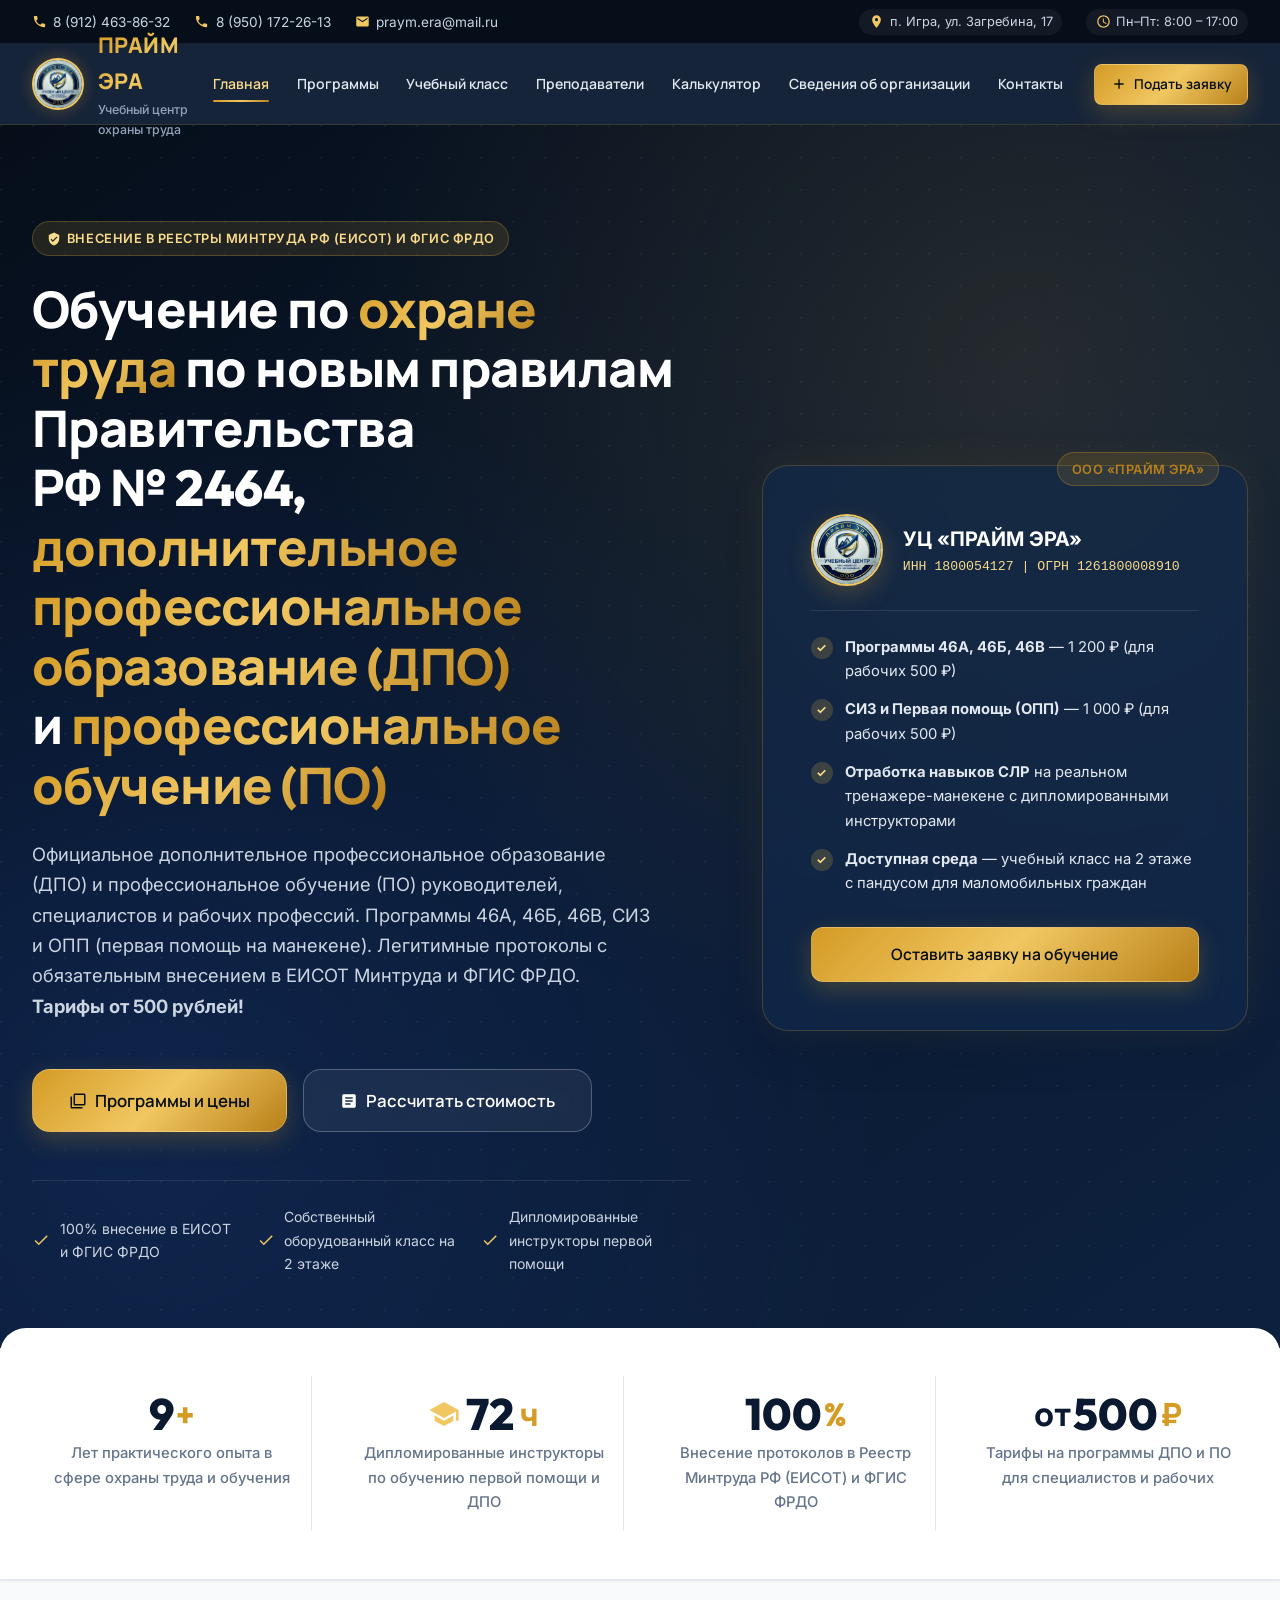
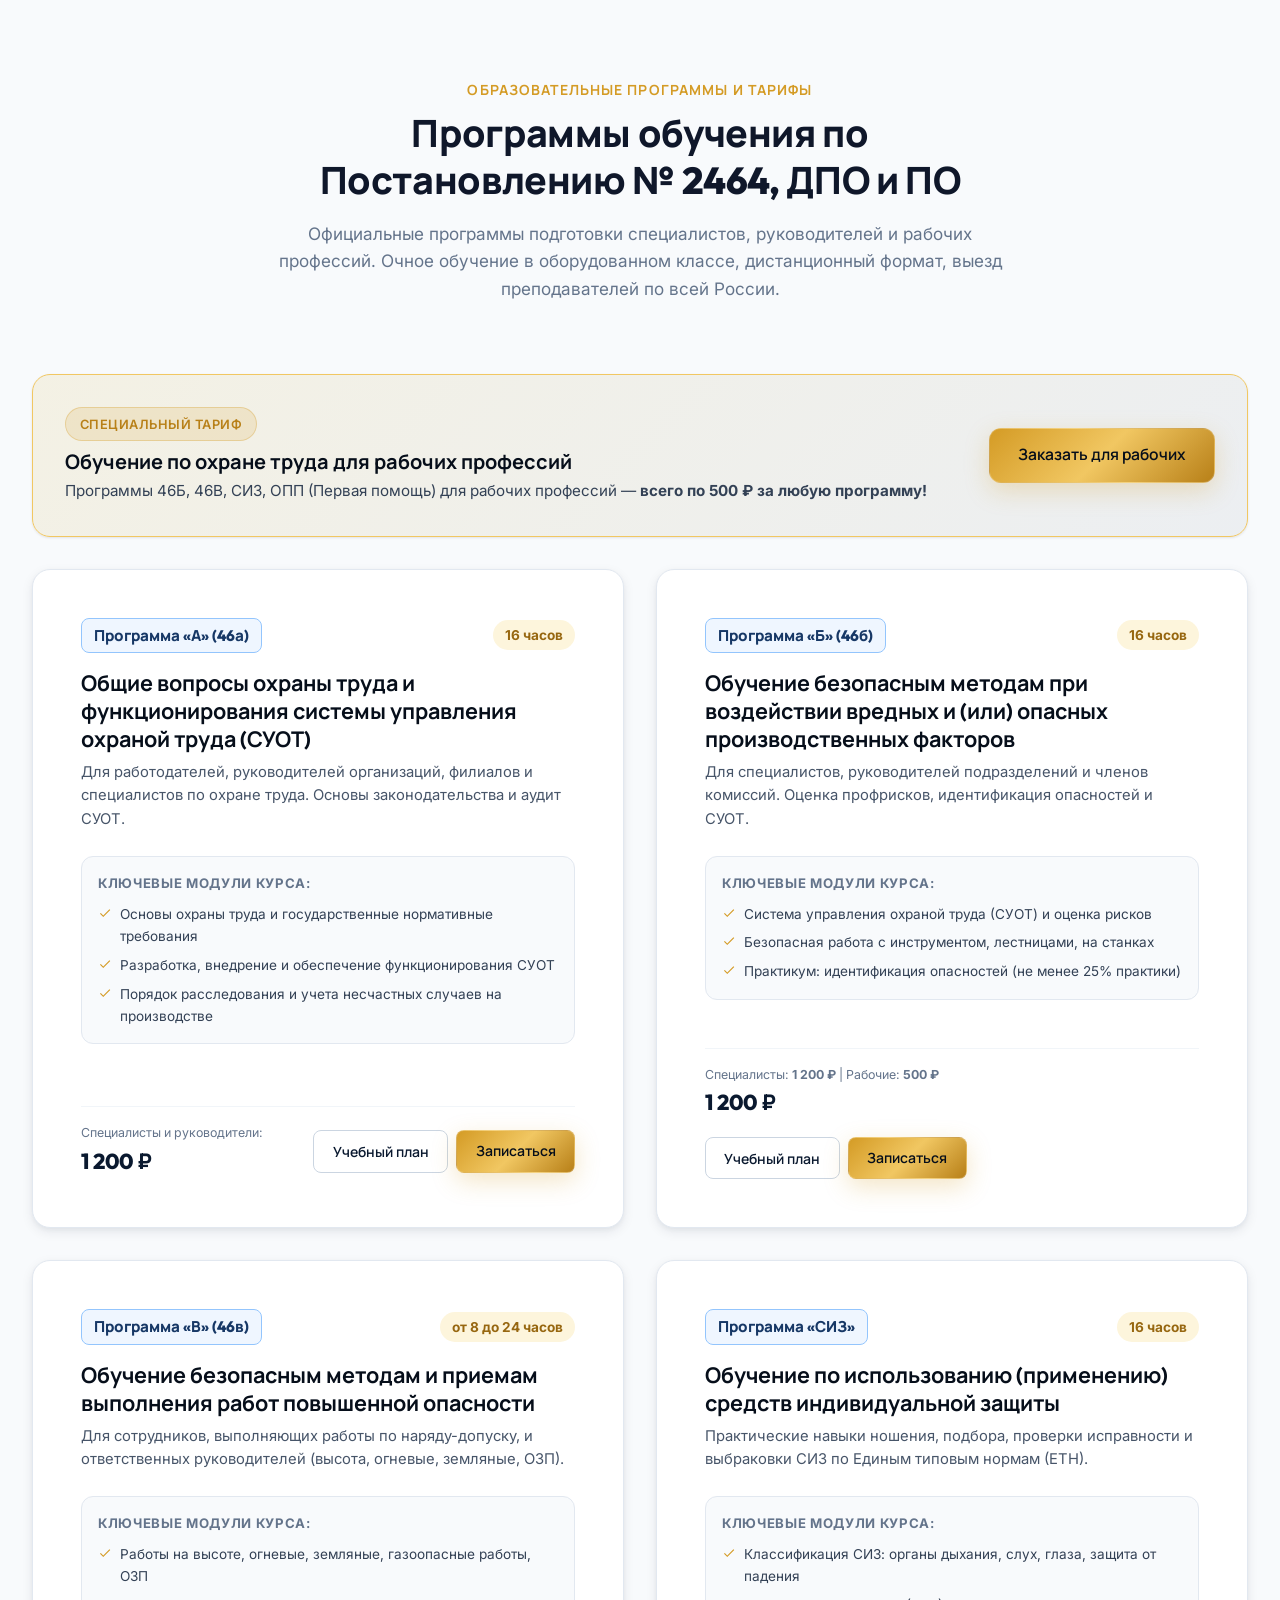
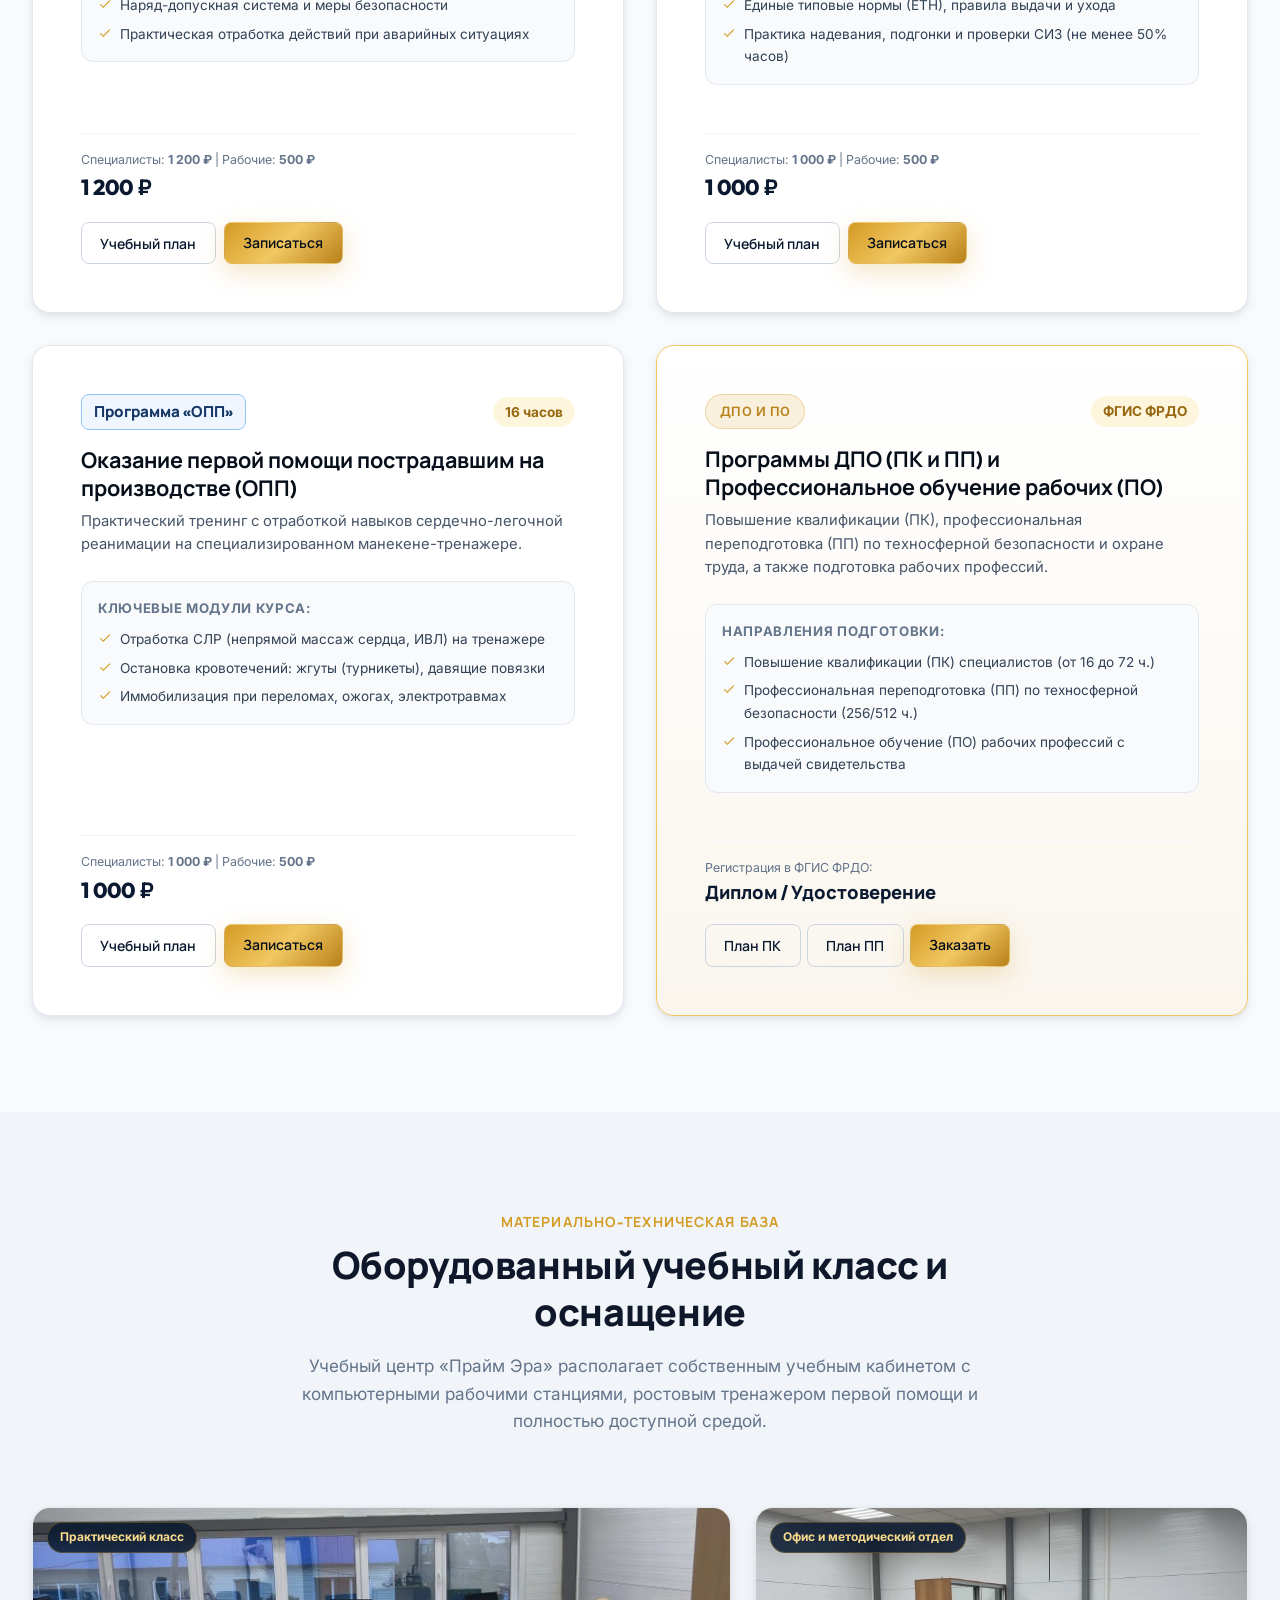
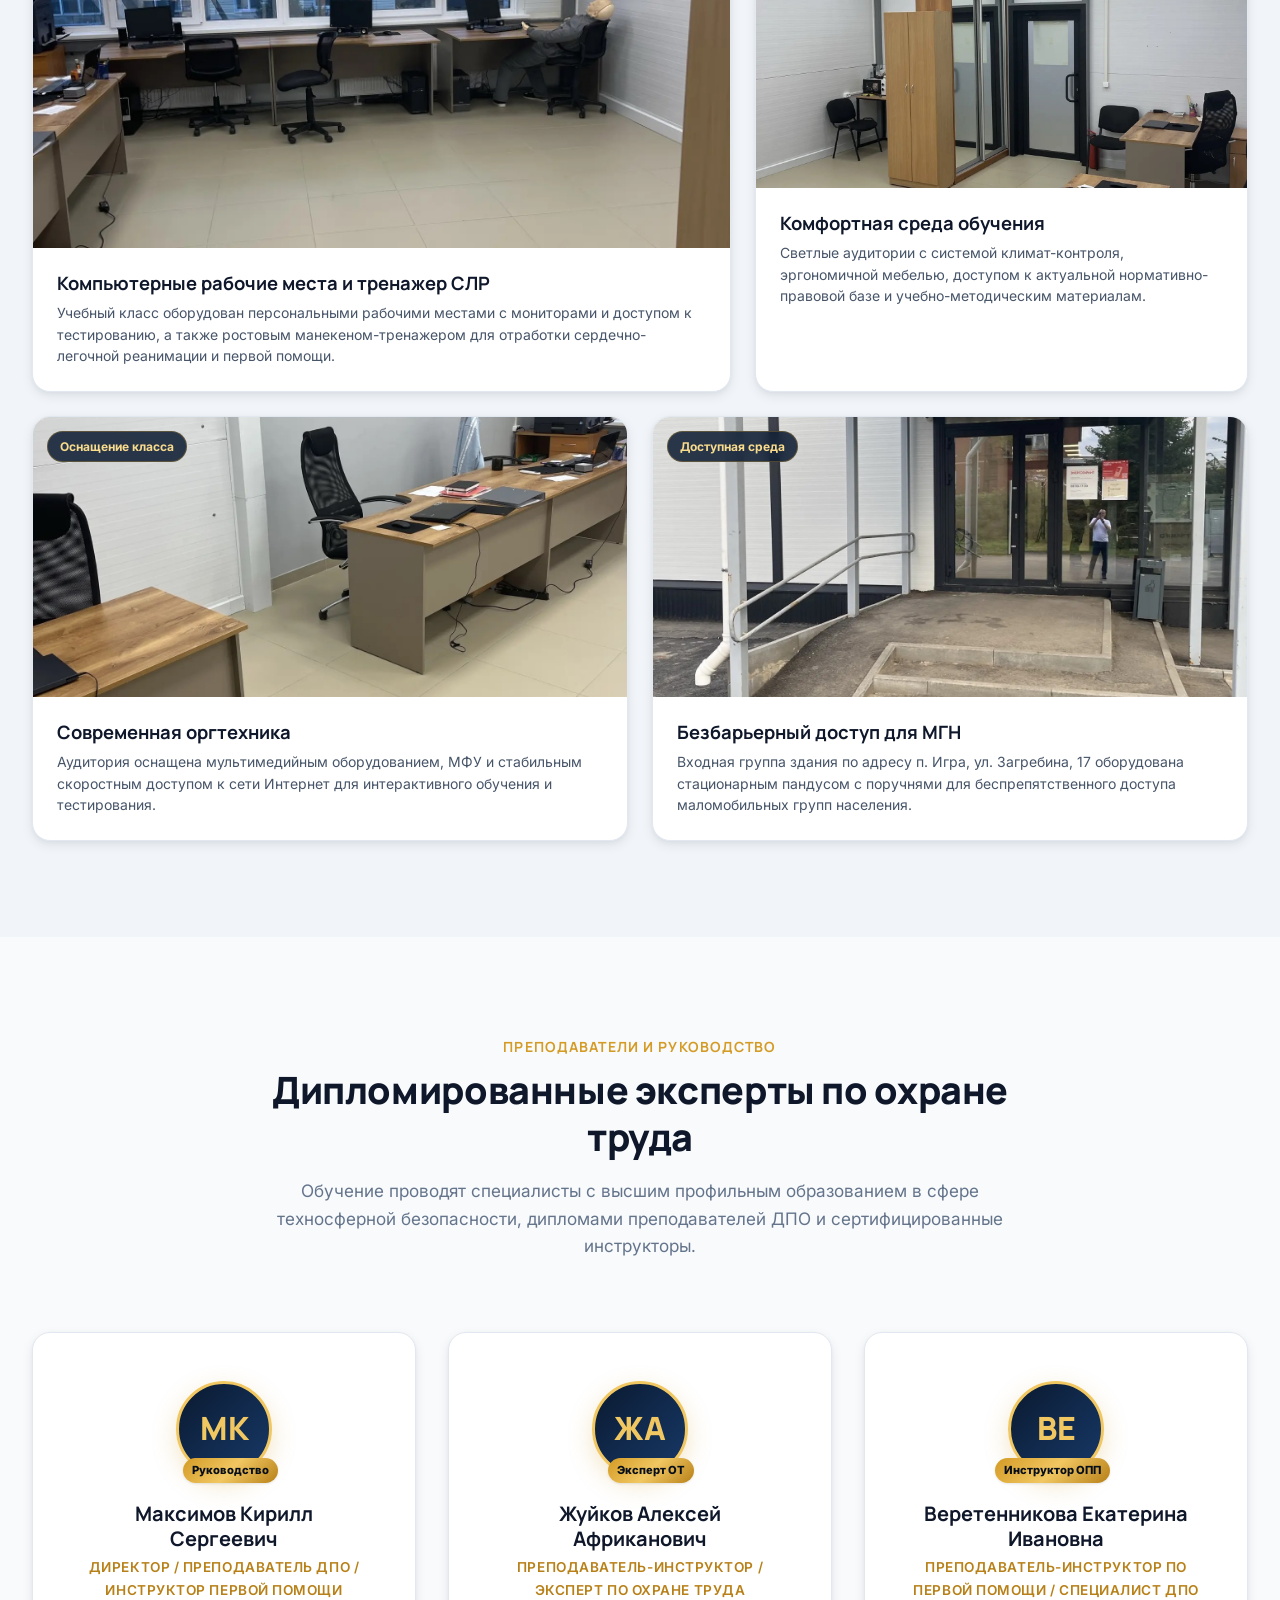
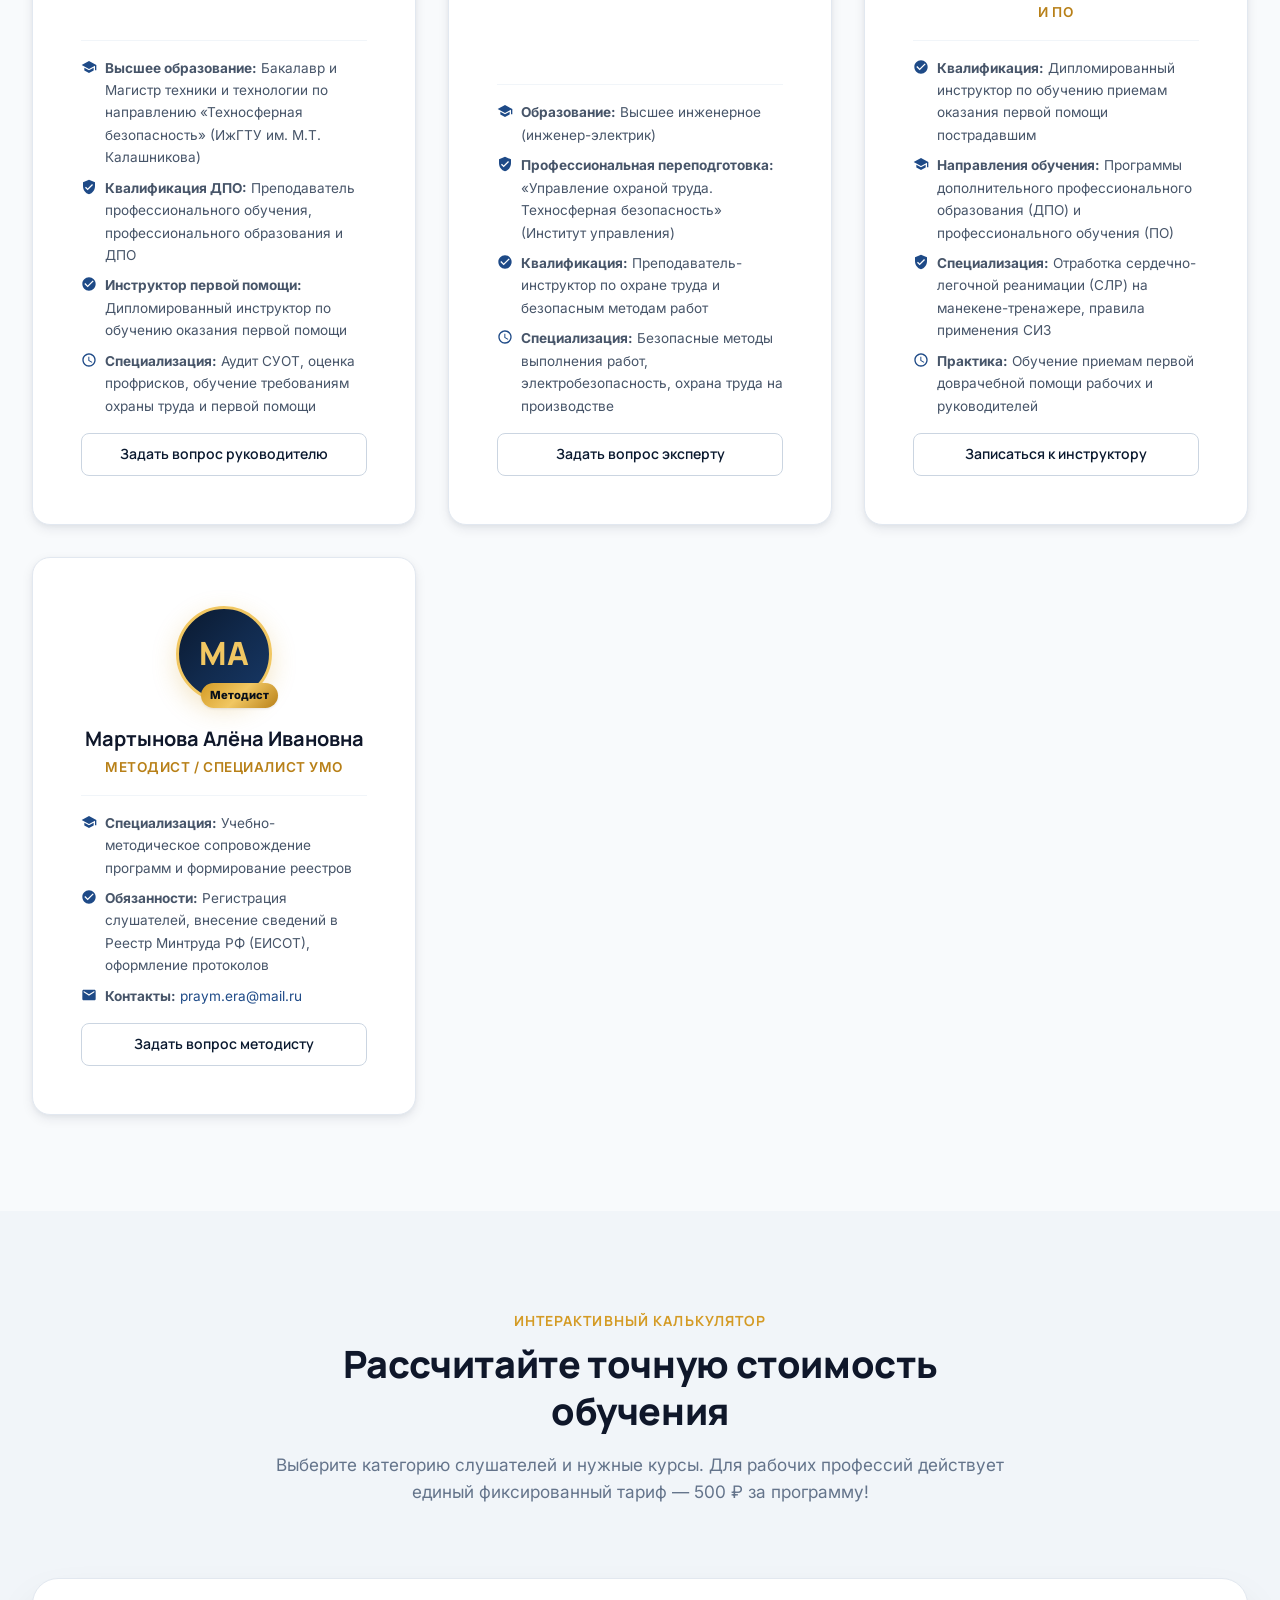
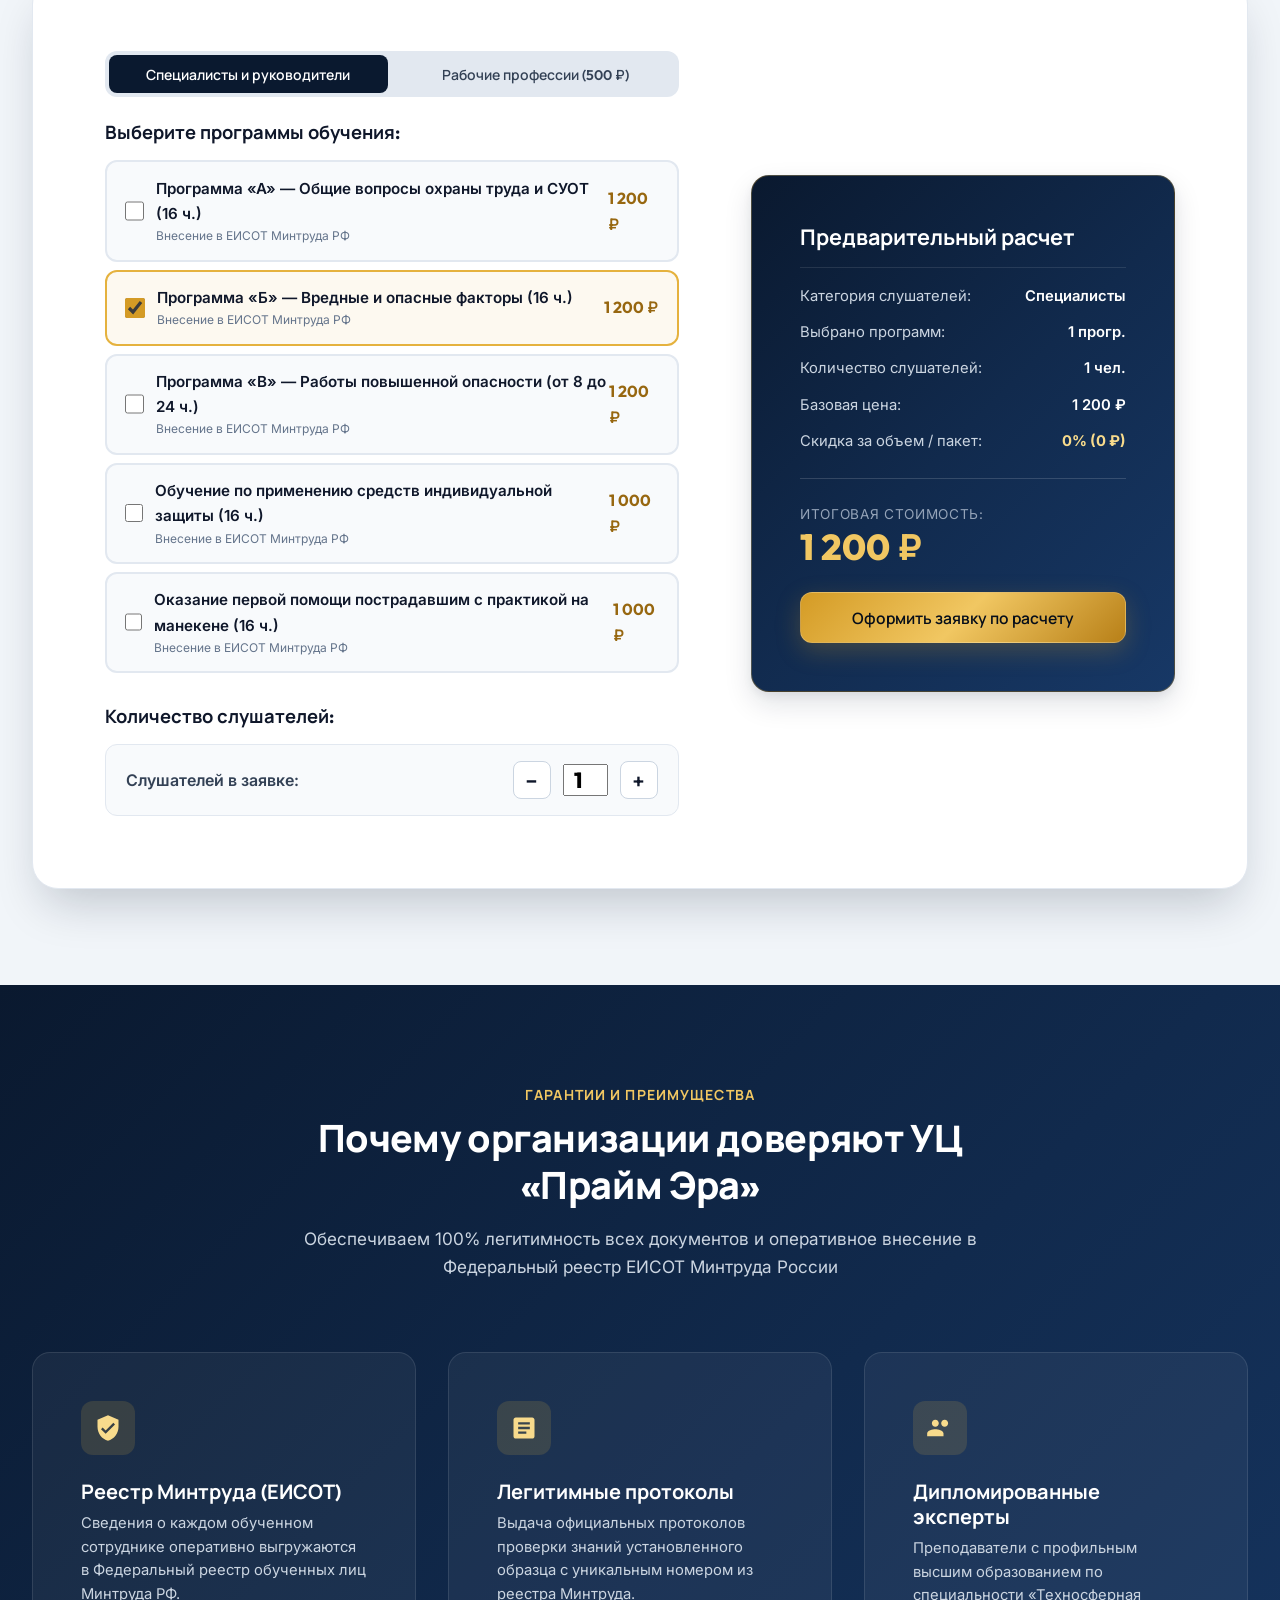
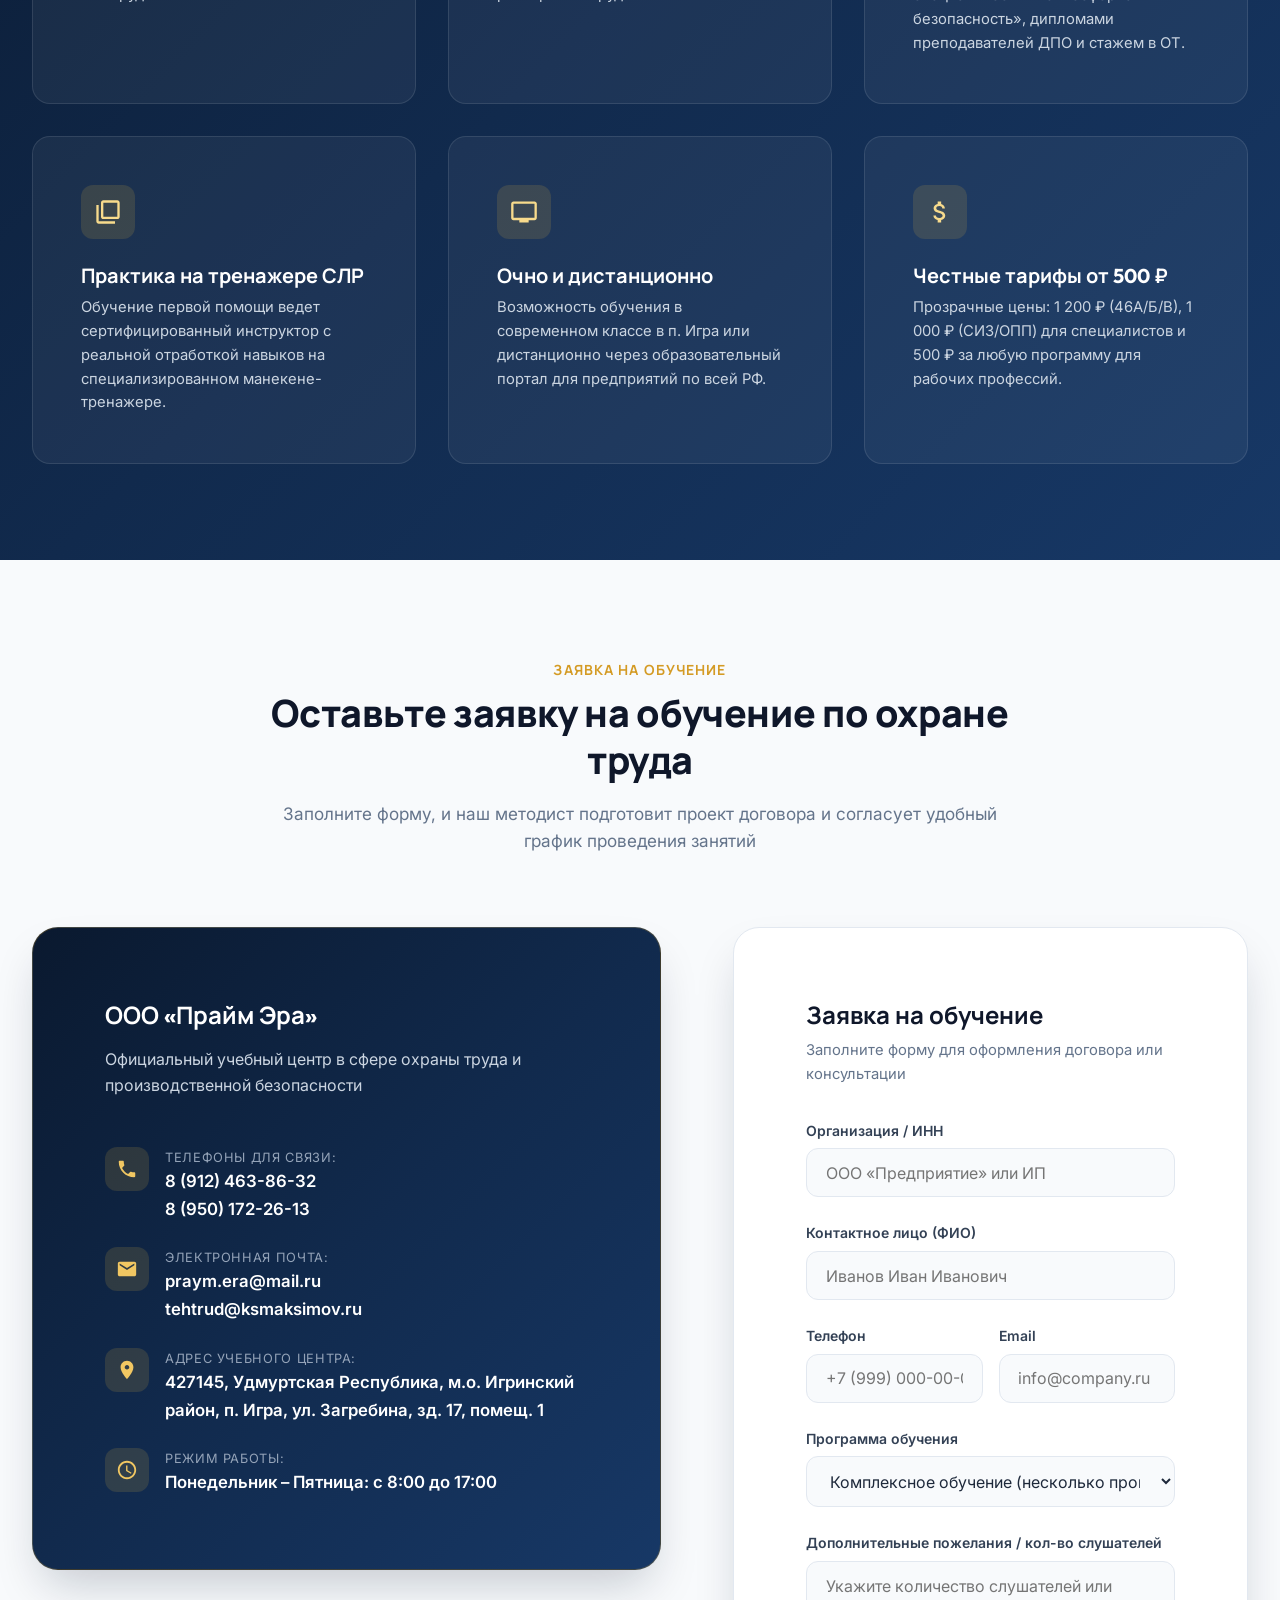
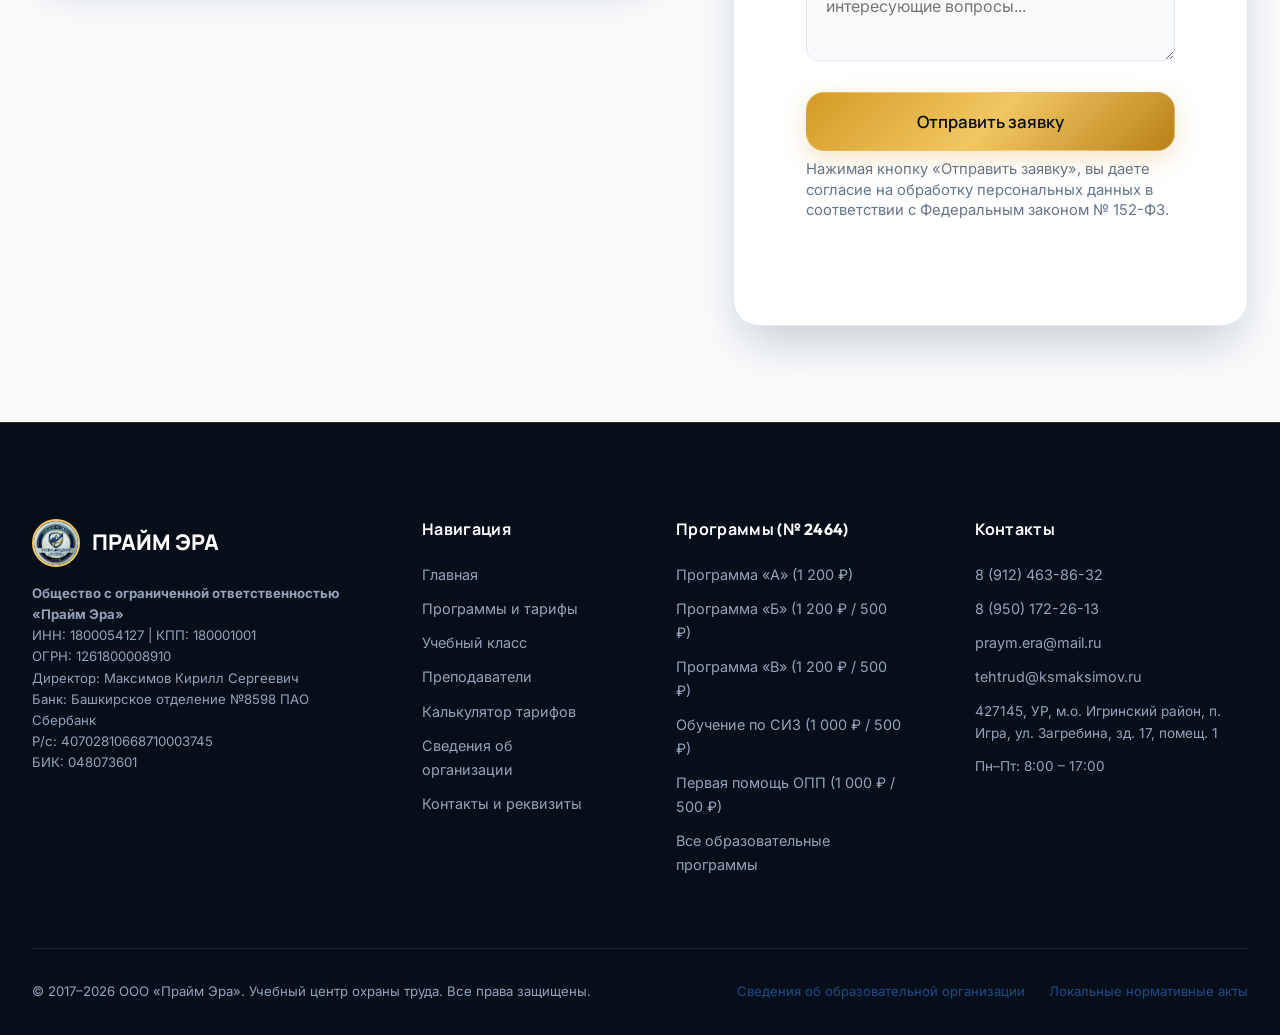
==== commit 20a5638b: "Add files via upload" ====
--- a/index.html
+++ b/index.html
@@ -999,6 +999,7 @@
         <div>
           <h4 class="footer__heading">Программы (№ 2464)</h4>
           <div class="footer__links">
+            <a href="#programs" onclick="openProgramModal('46a')">Программа «А» (1 200 ₽)</a>
             <a href="#programs" onclick="openProgramModal('46b')">Программа «Б» (1 200 ₽ / 500 ₽)</a>
             <a href="#programs" onclick="openProgramModal('46v')">Программа «В» (1 200 ₽ / 500 ₽)</a>
             <a href="#programs" onclick="openProgramModal('siz')">Обучение по СИЗ (1 000 ₽ / 500 ₽)</a>
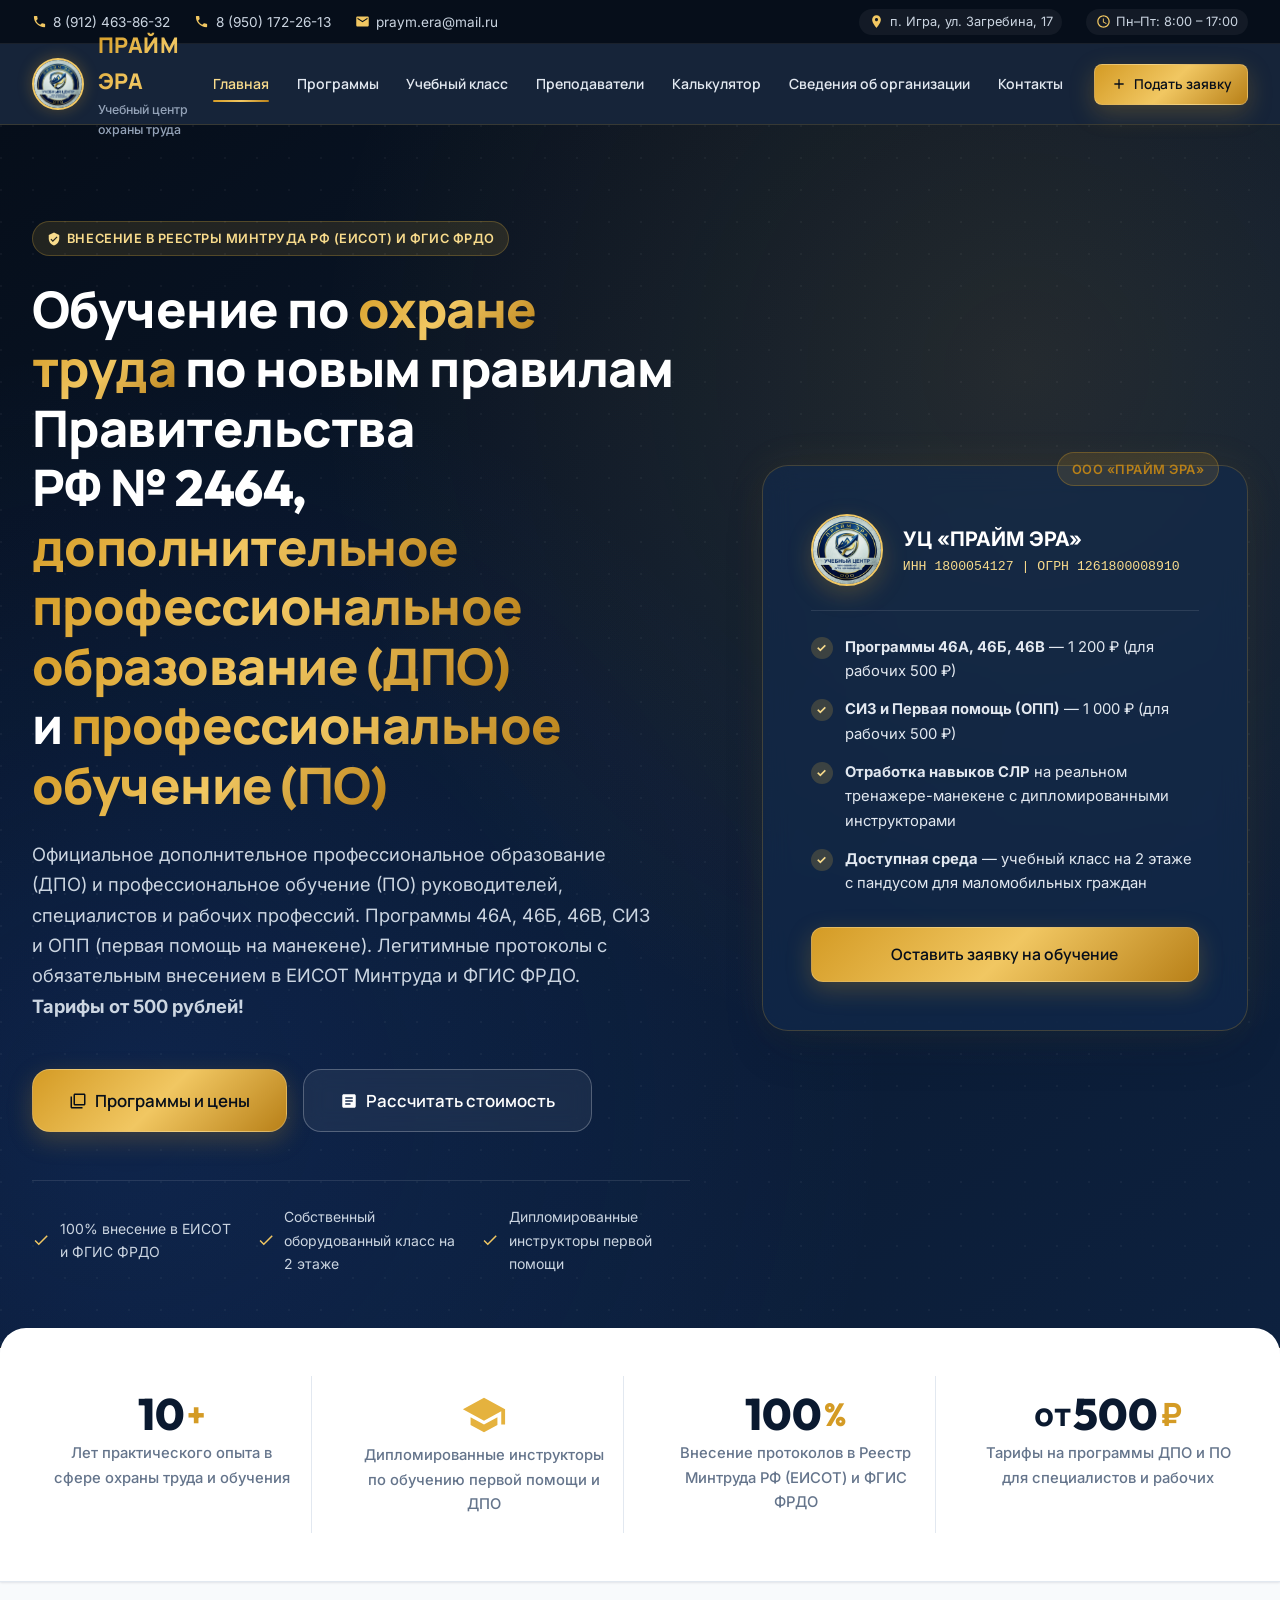
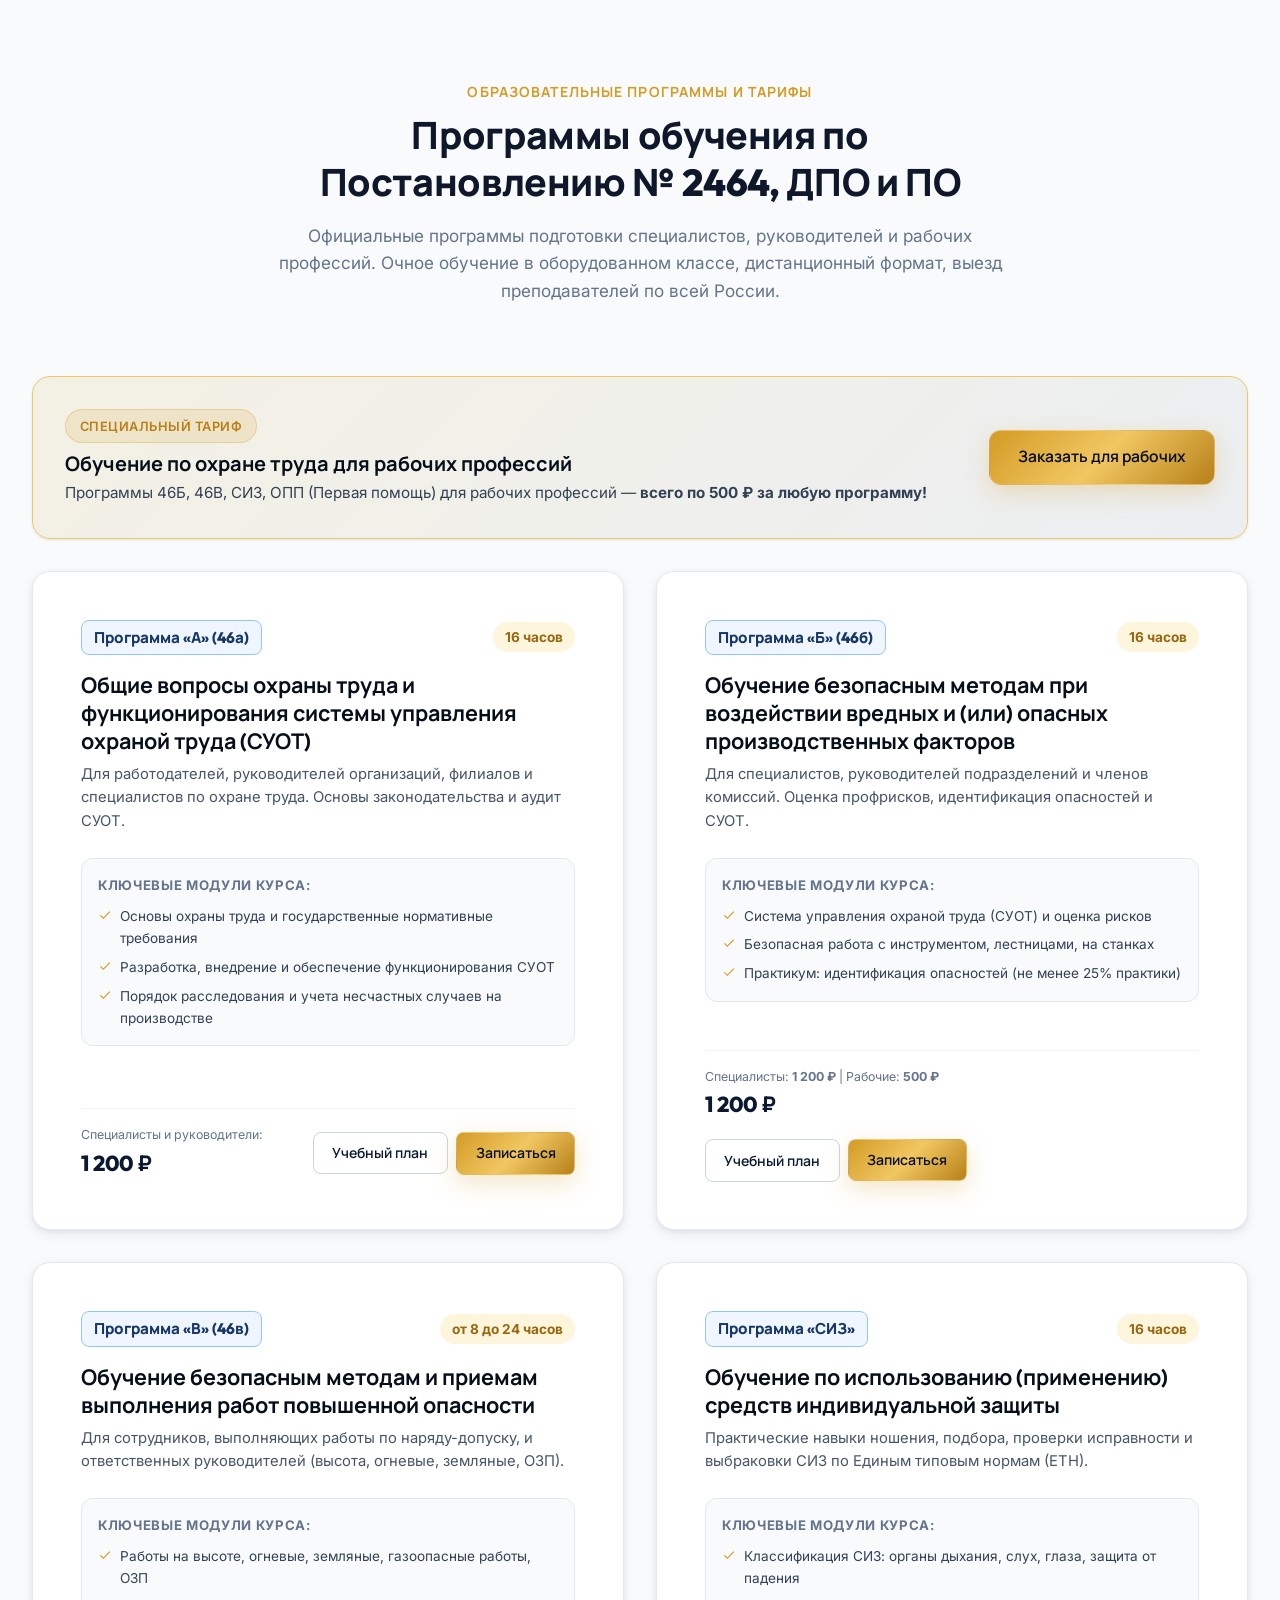
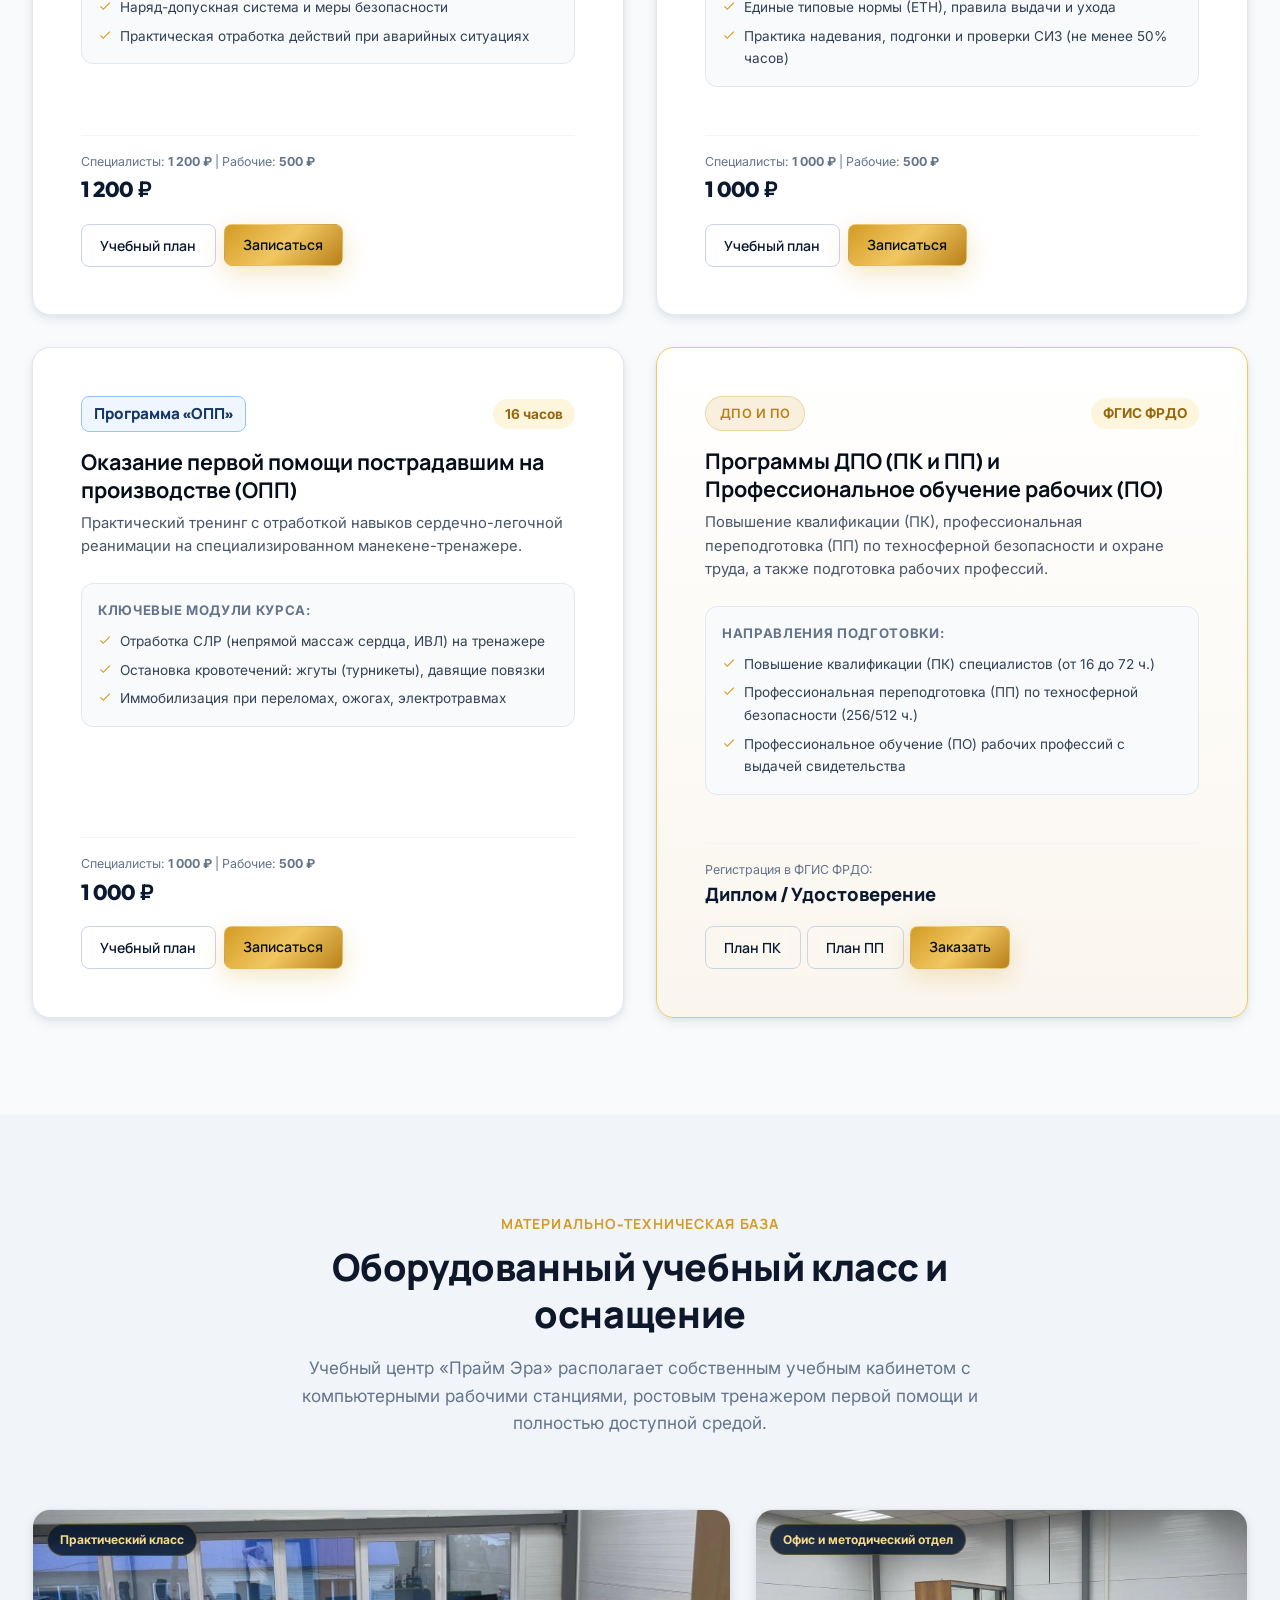
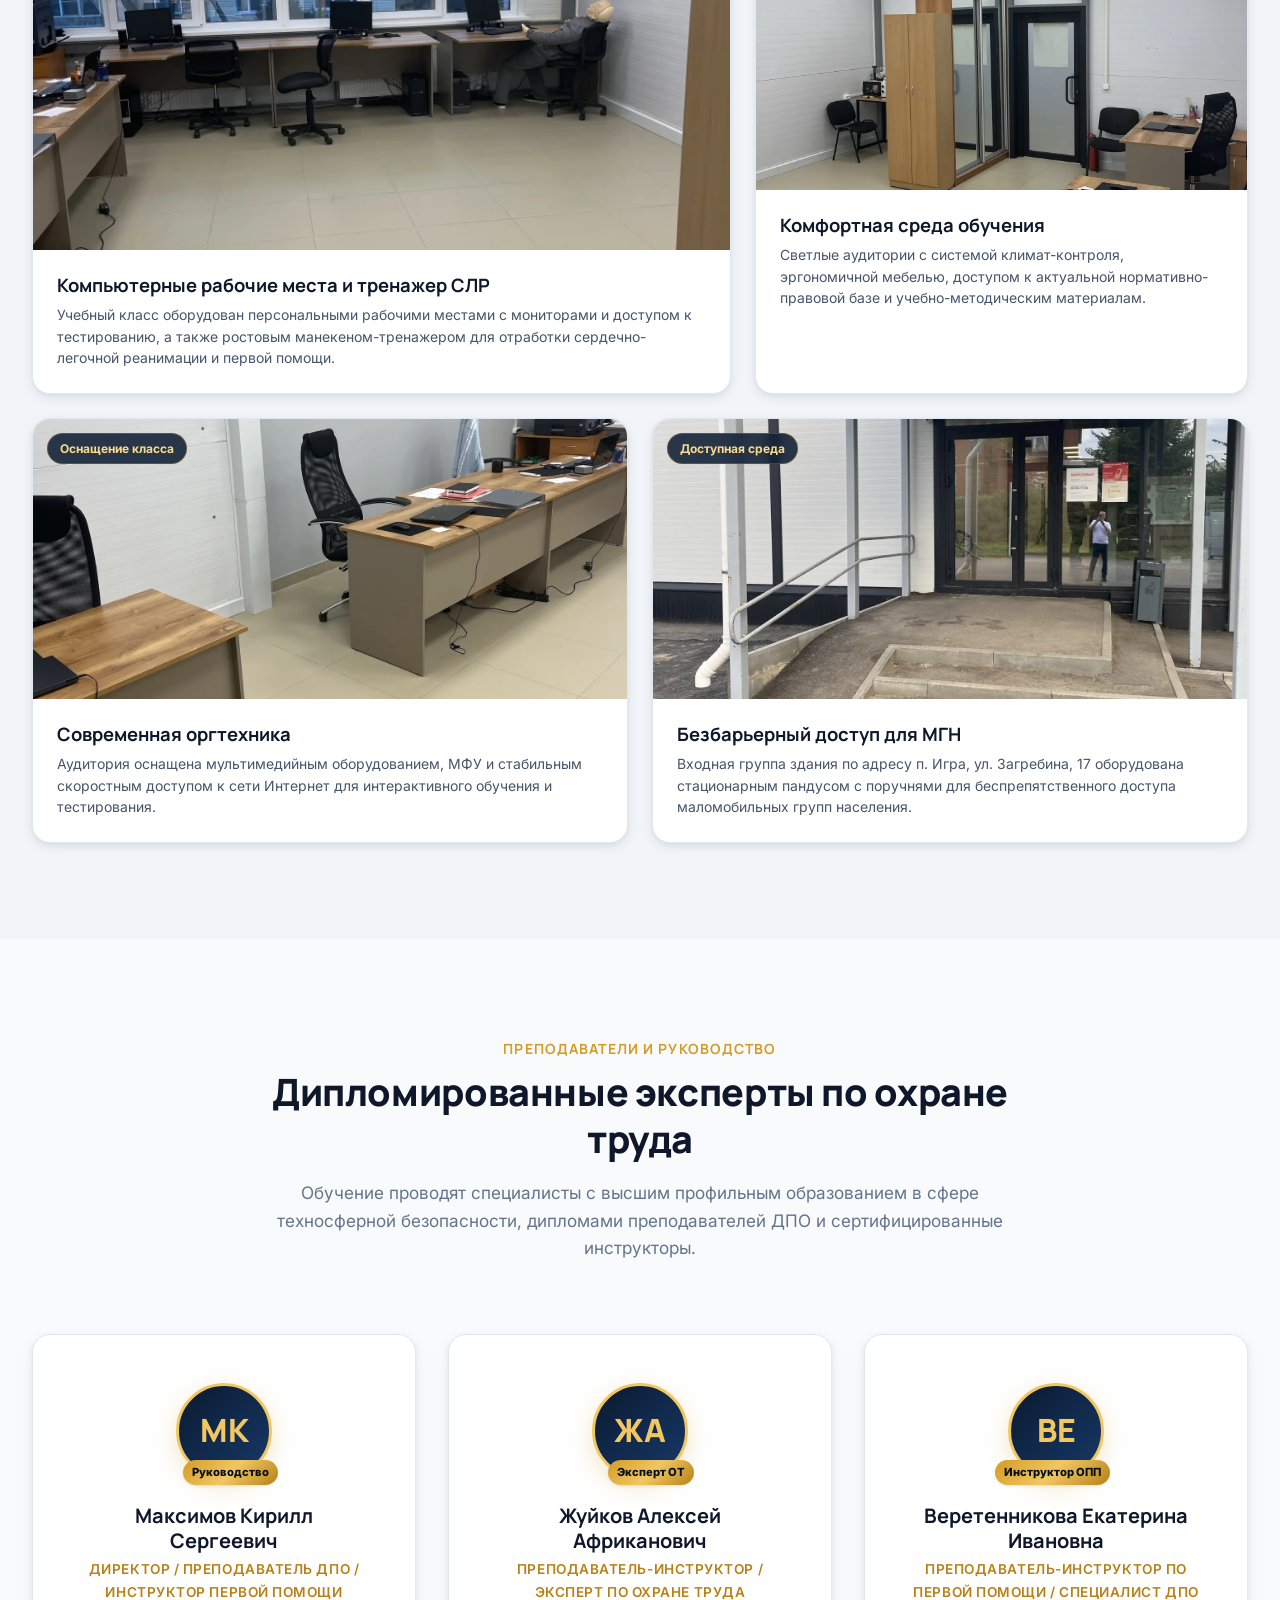
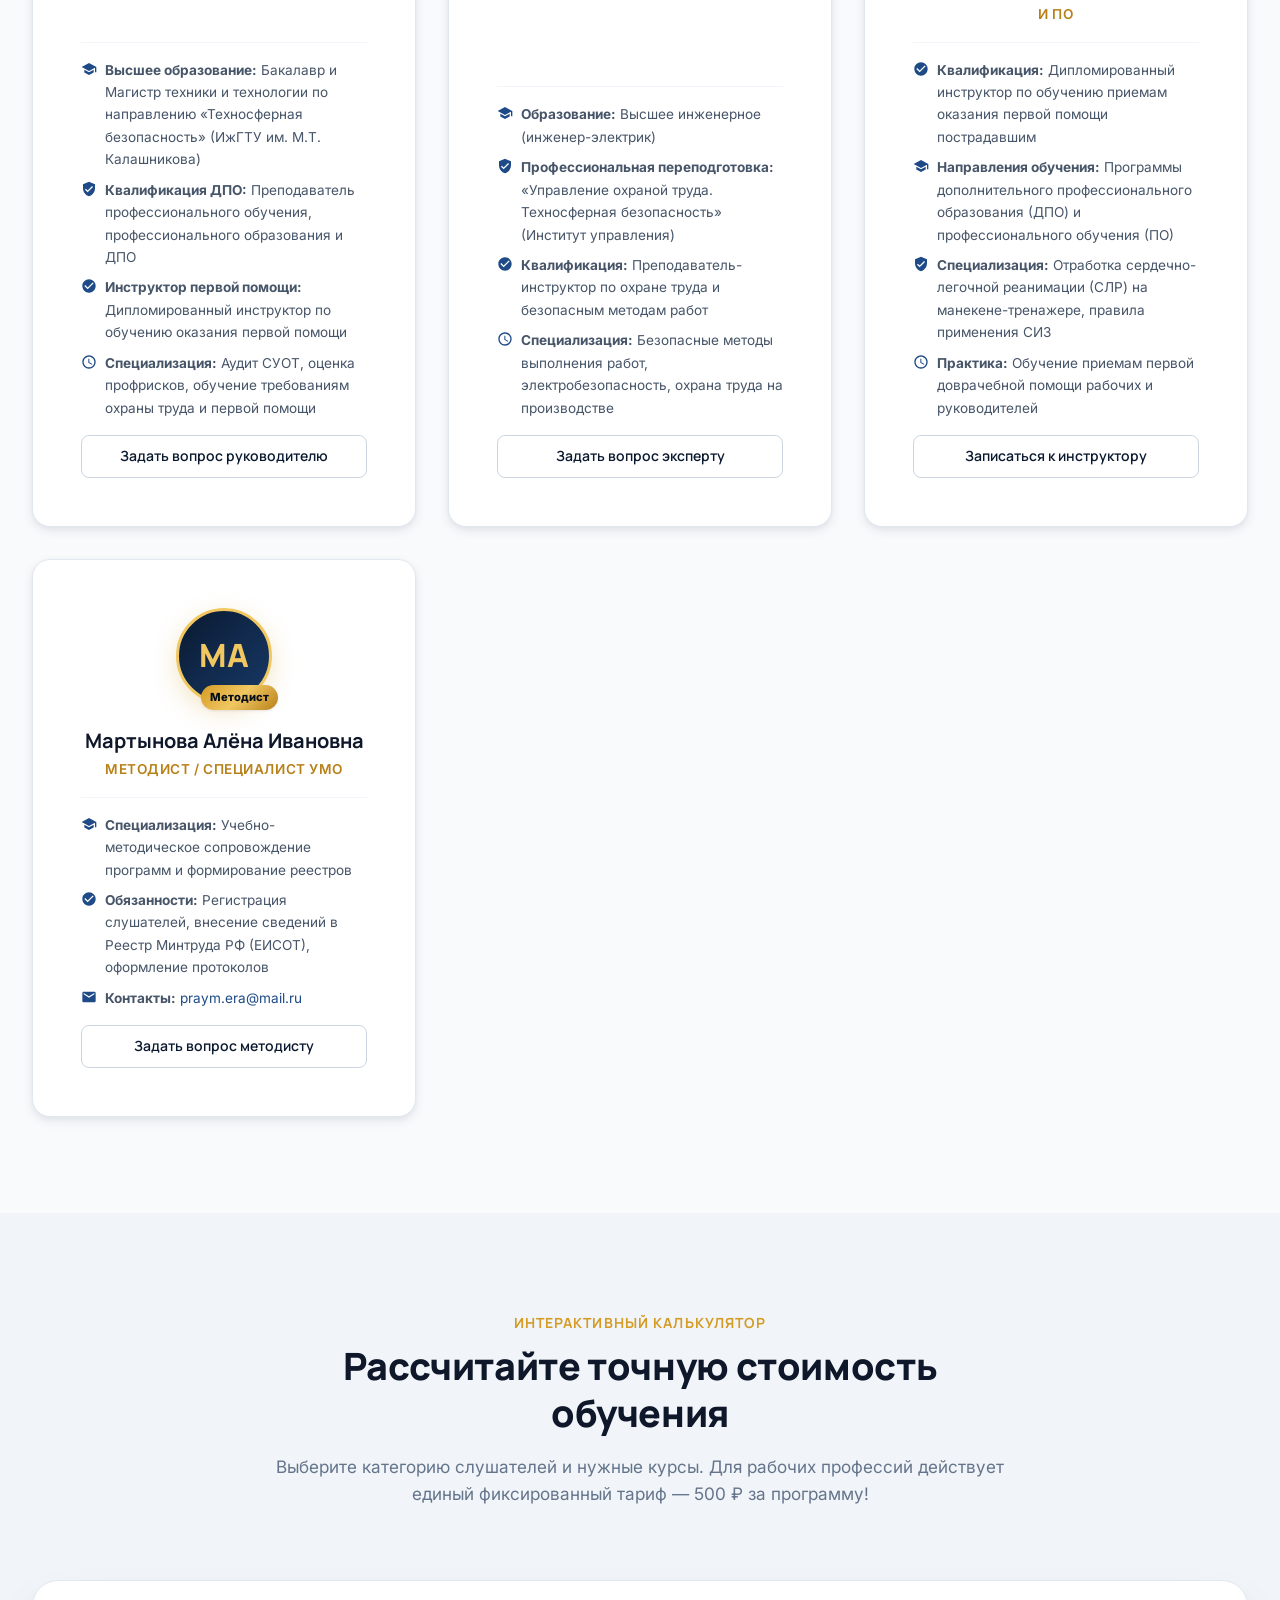
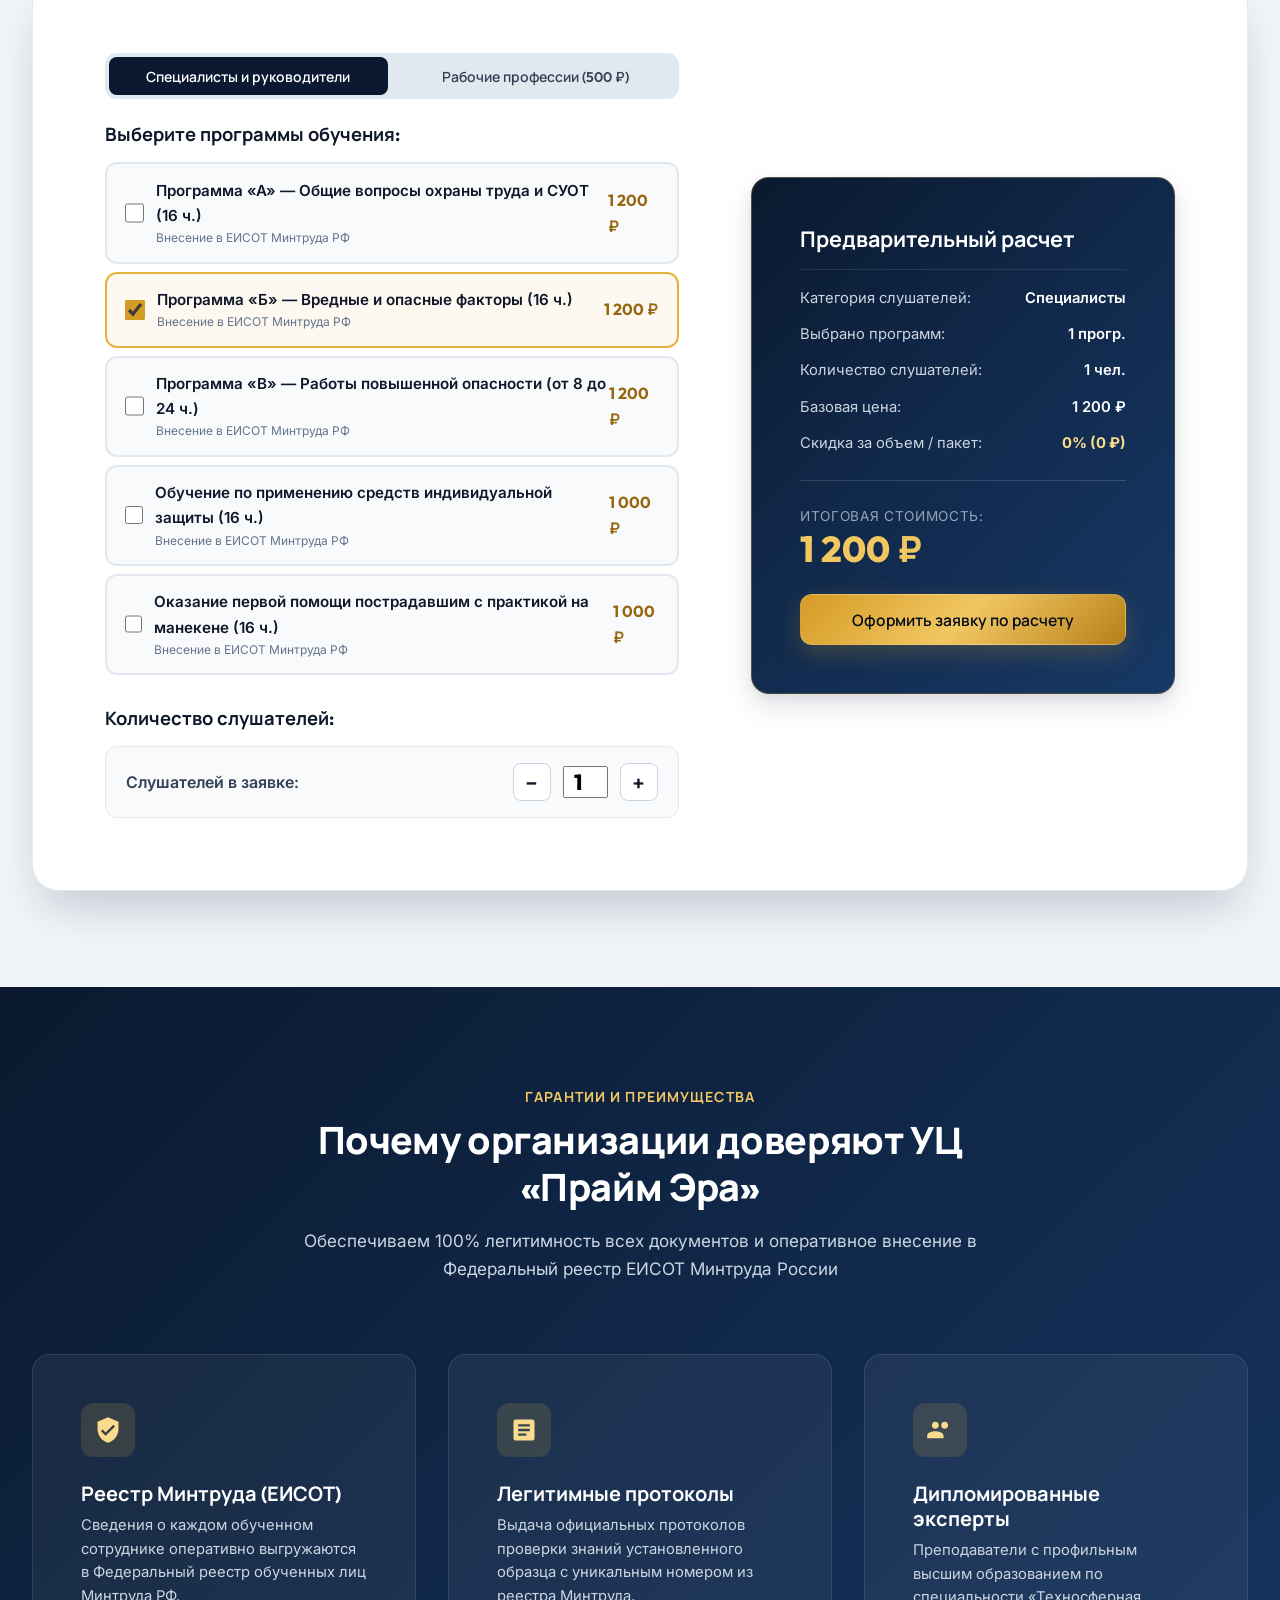
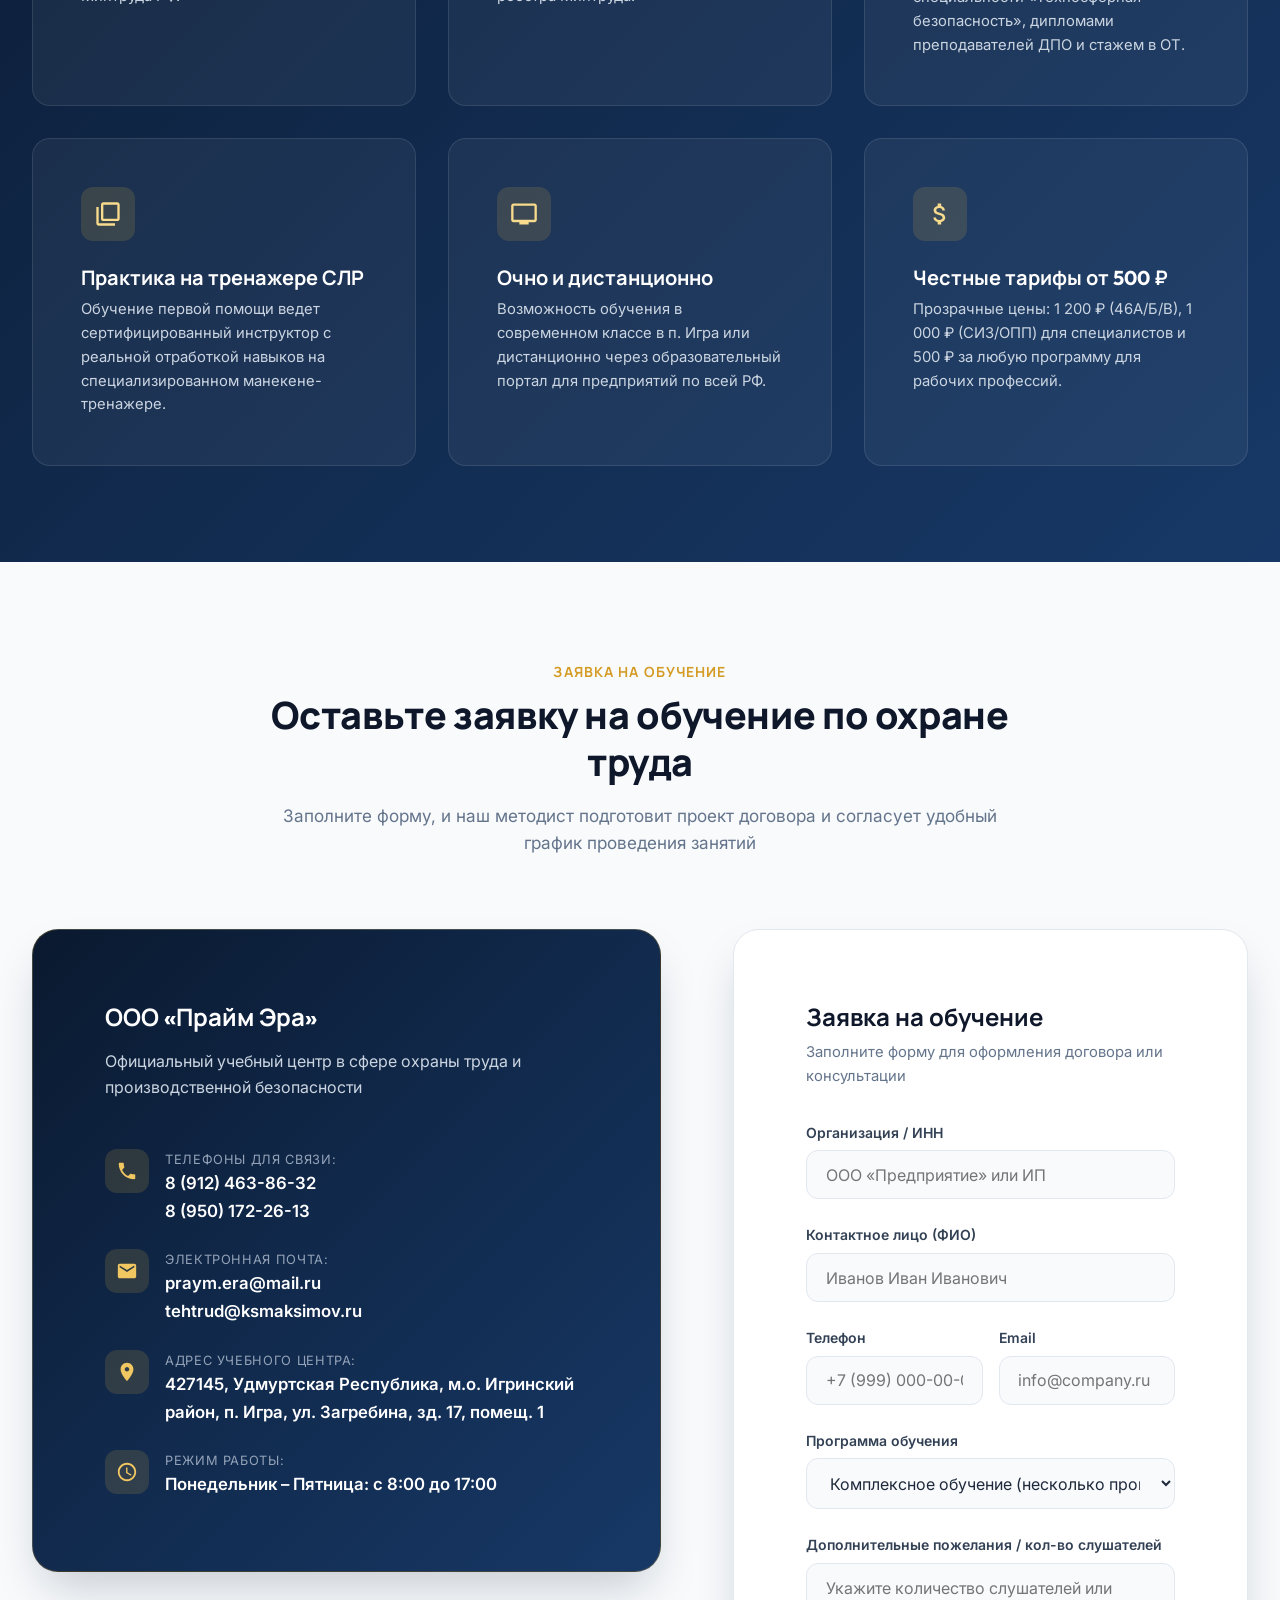
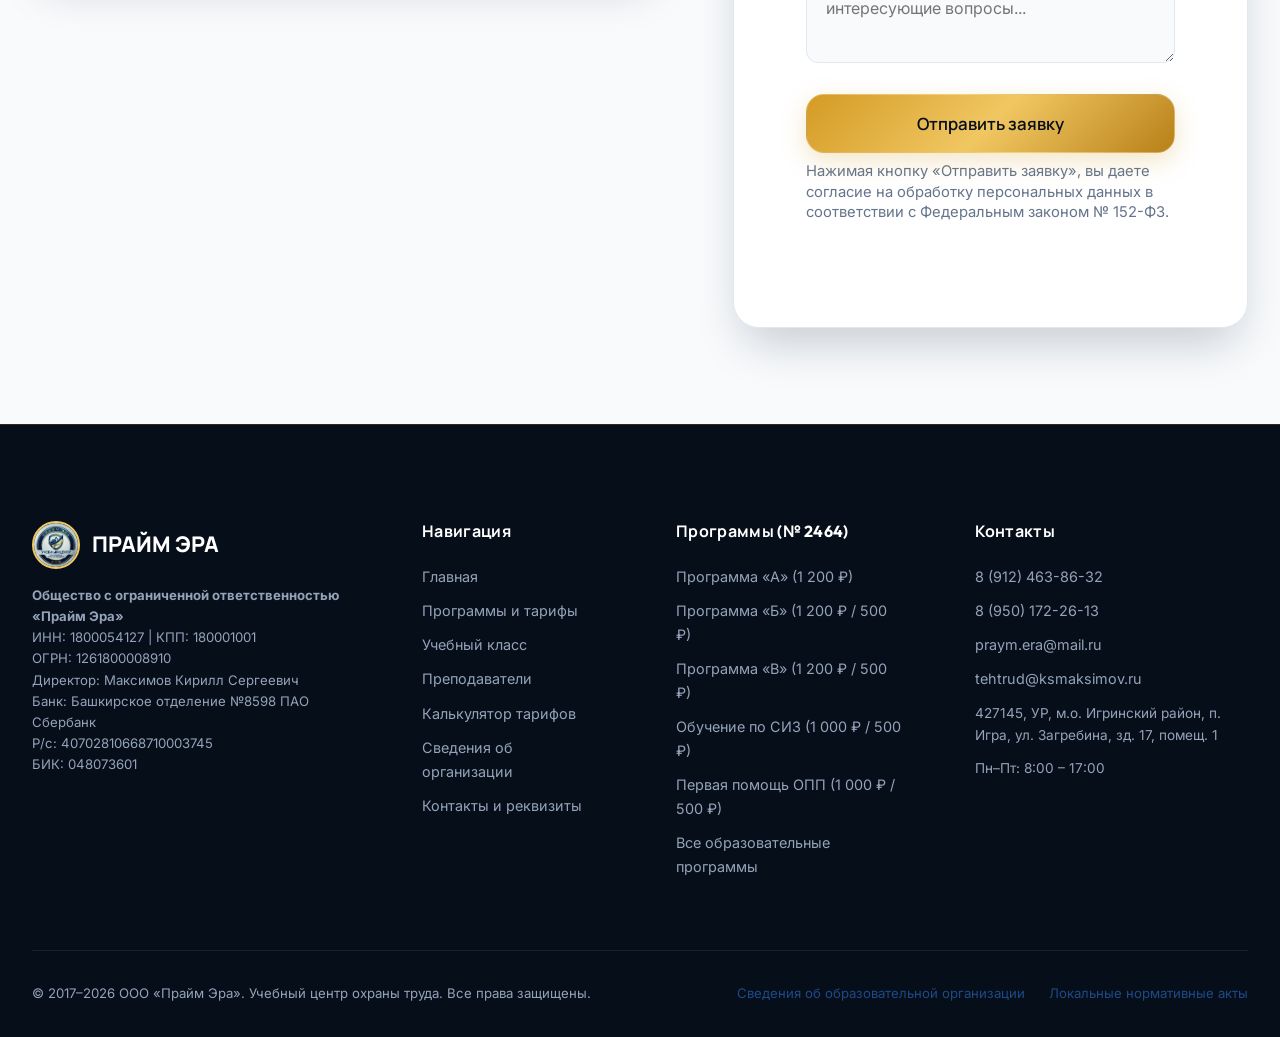
==== commit c1d2254f: "Add files via upload" ====
--- a/index.html
+++ b/index.html
@@ -173,13 +173,12 @@
     <div class="container">
       <div class="stats-grid">
         <div class="stat-item fade-in-element">
-          <div class="stat-item__number"><span class="num-val">9</span><span class="stat-item__number-plus">+</span></div>
+          <div class="stat-item__number"><span class="num-val">10</span><span class="stat-item__number-plus">+</span></div>
           <div class="stat-item__label">Лет практического опыта в сфере охраны труда и обучения</div>
         </div>
         <div class="stat-item fade-in-element">
-          <div class="stat-item__number" style="display:flex;align-items:center;justify-content:center;gap:6px">
-            <svg viewBox="0 0 24 24" fill="currentColor" width="32" height="32" style="color:var(--gold-400)"><path d="M5 13.18v4L12 21l7-3.82v-4L12 17l-7-3.82zM12 3L1 9l11 6 9-4.91V17h2V9L12 3z"/></svg>
-            <span class="num-val">72</span><span class="stat-item__number-plus">ч</span>
+          <div class="stat-item__number" style="display:flex;align-items:center;justify-content:center">
+            <svg viewBox="0 0 24 24" fill="currentColor" width="46" height="46" style="color:var(--gold-500)"><path d="M5 13.18v4L12 21l7-3.82v-4L12 17l-7-3.82zM12 3L1 9l11 6 9-4.91V17h2V9L12 3z"/></svg>
           </div>
           <div class="stat-item__label">Дипломированные инструкторы по обучению первой помощи и ДПО</div>
         </div>
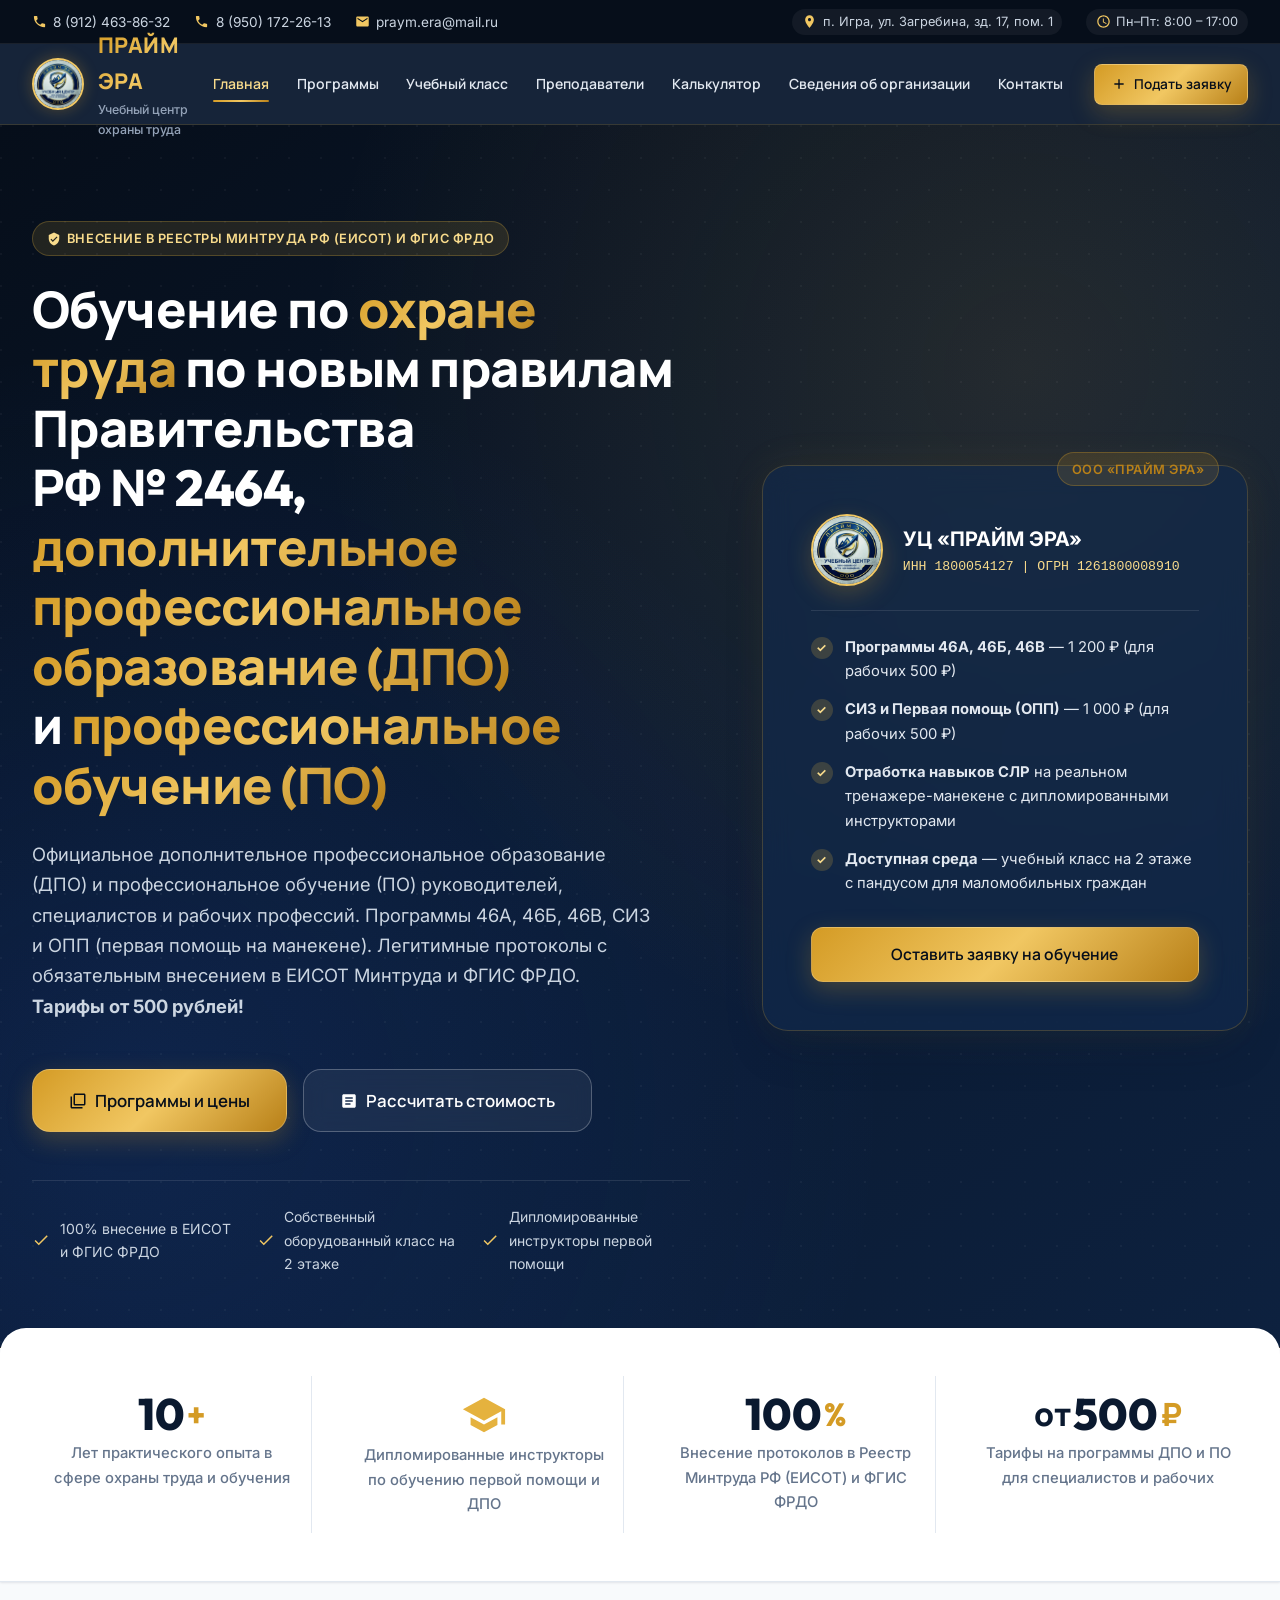
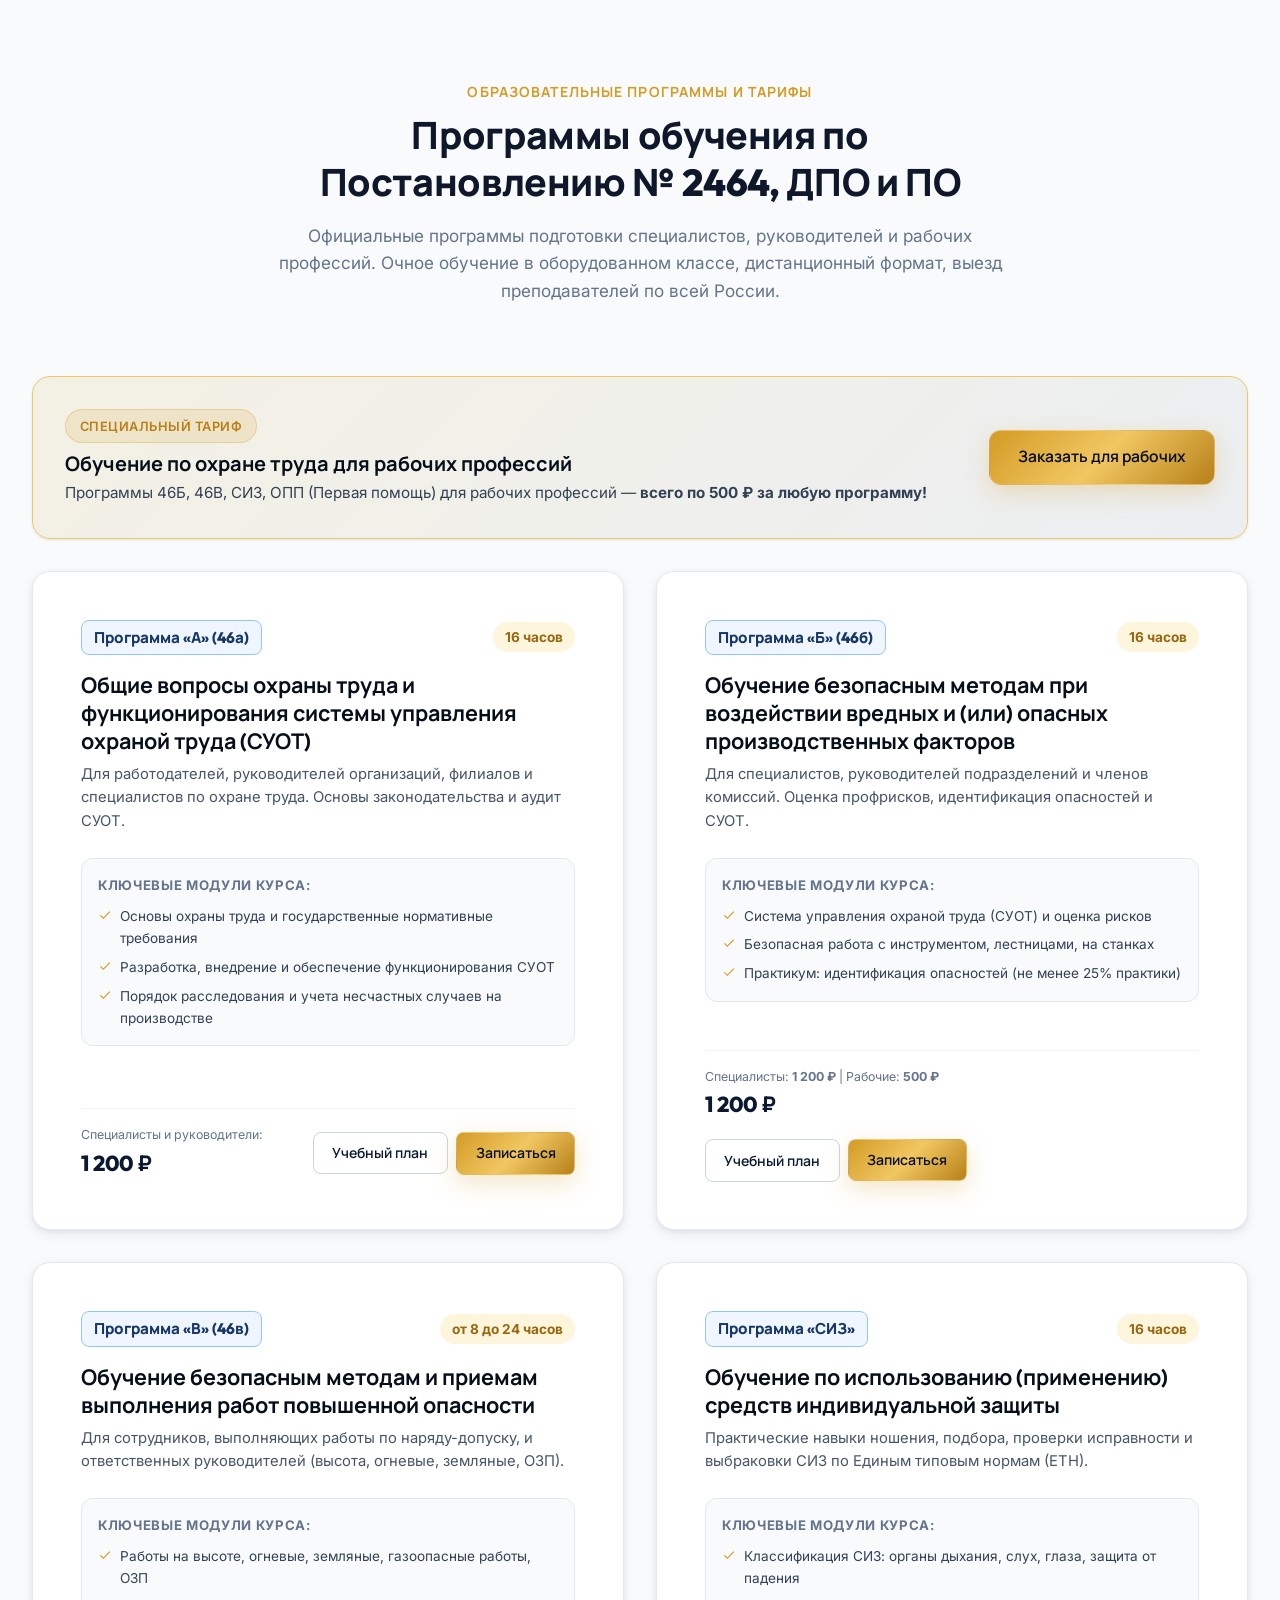
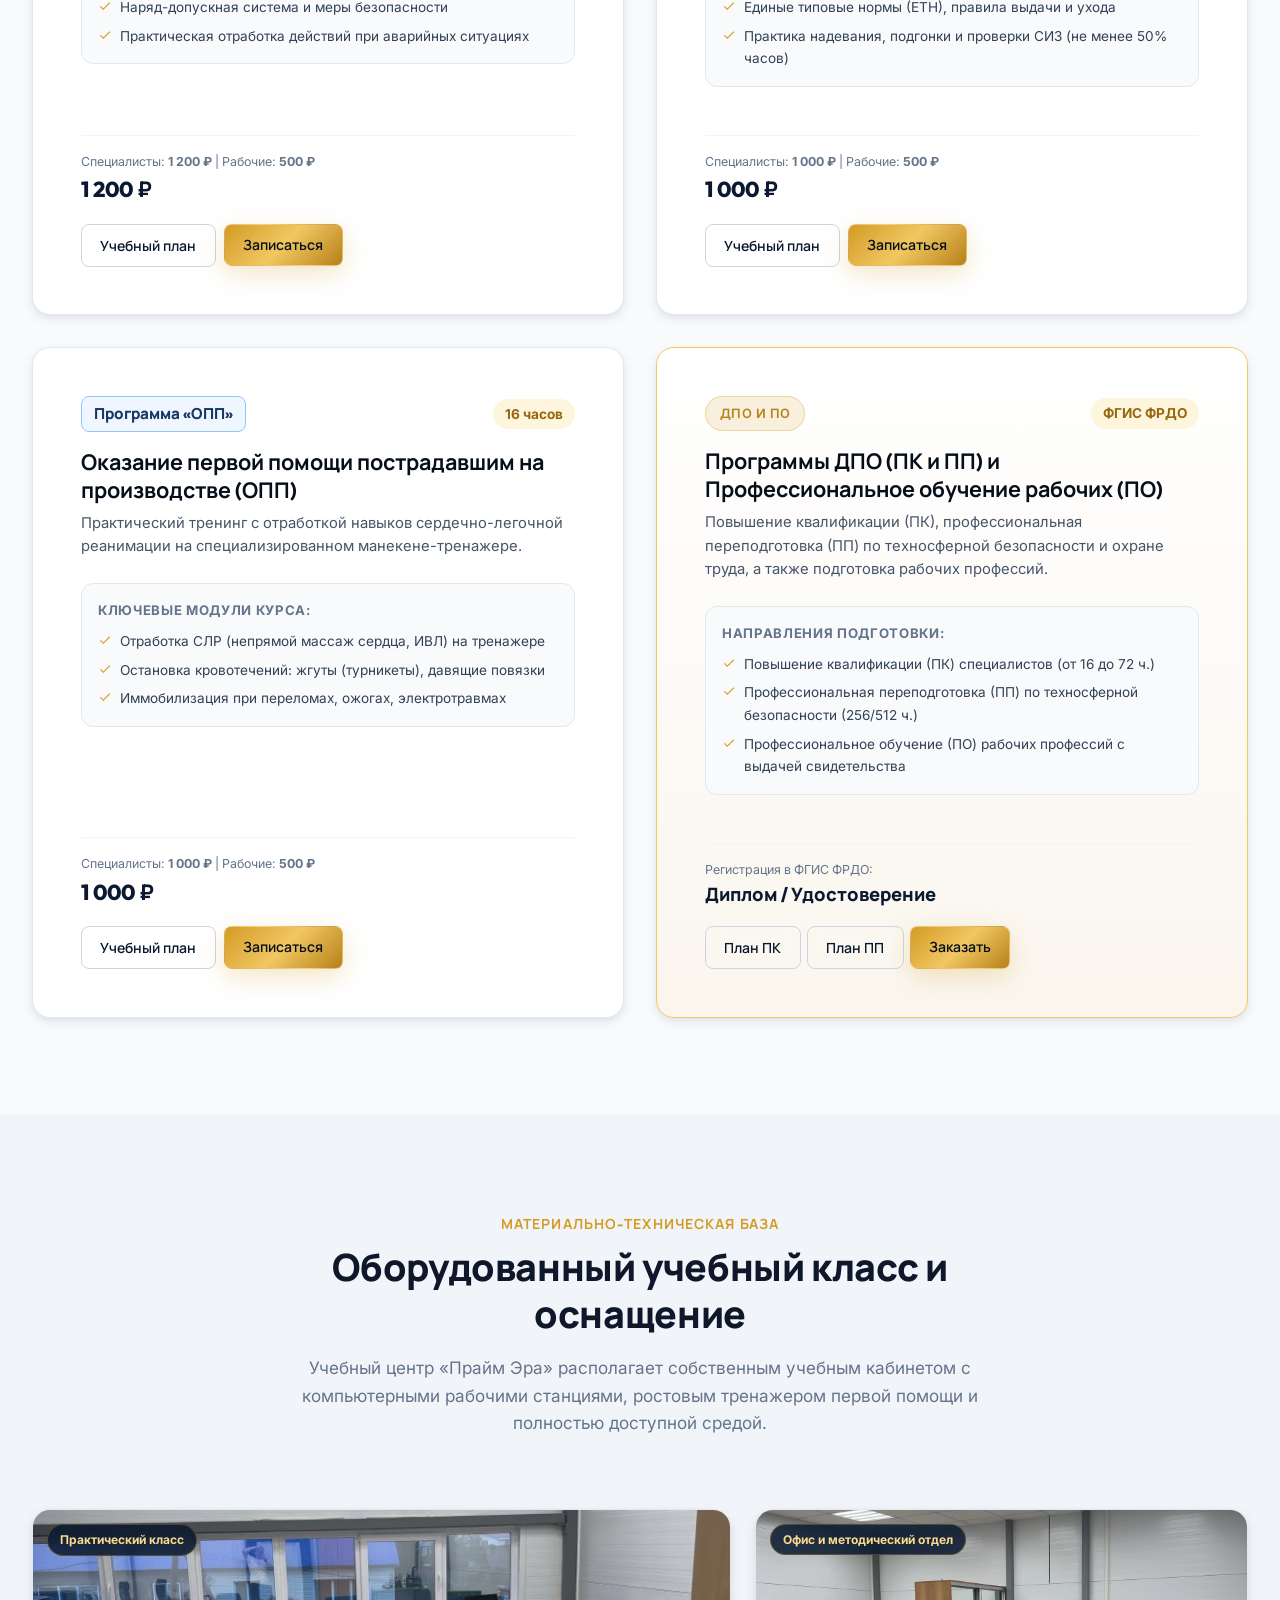
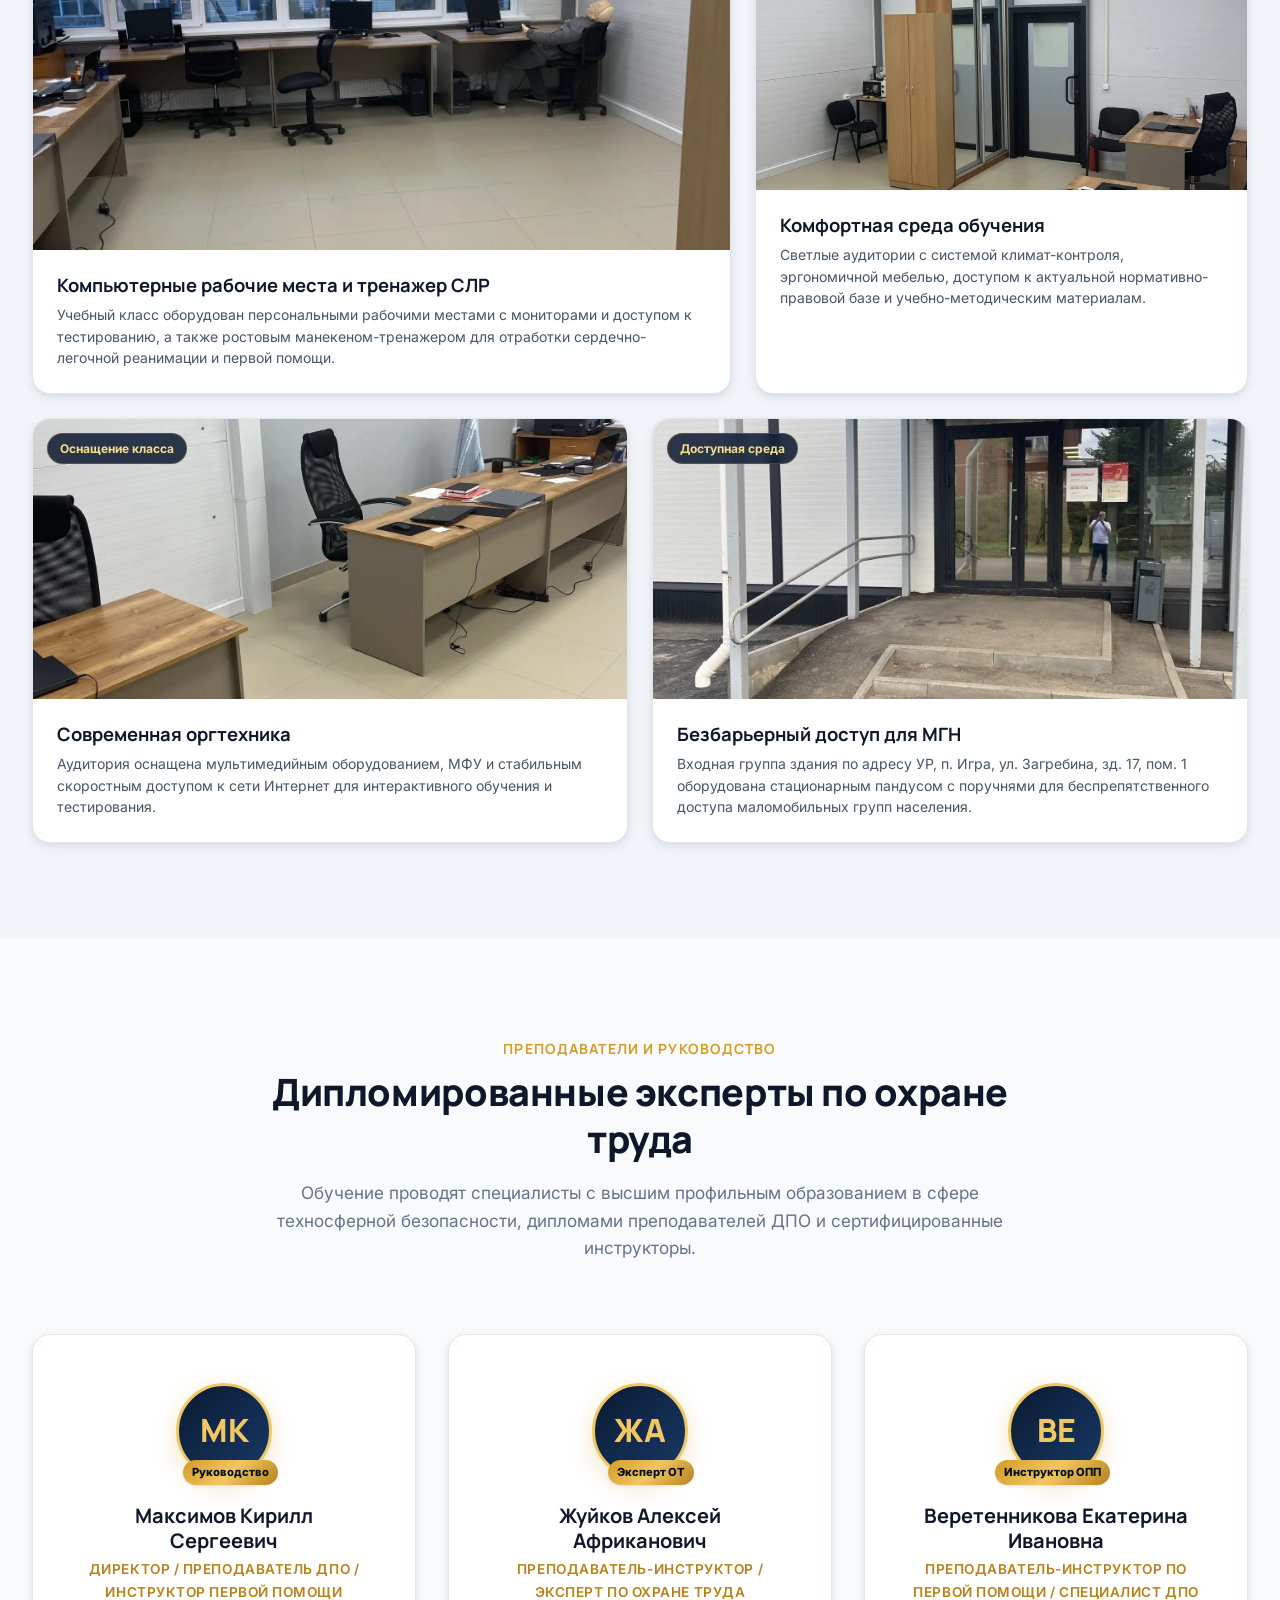
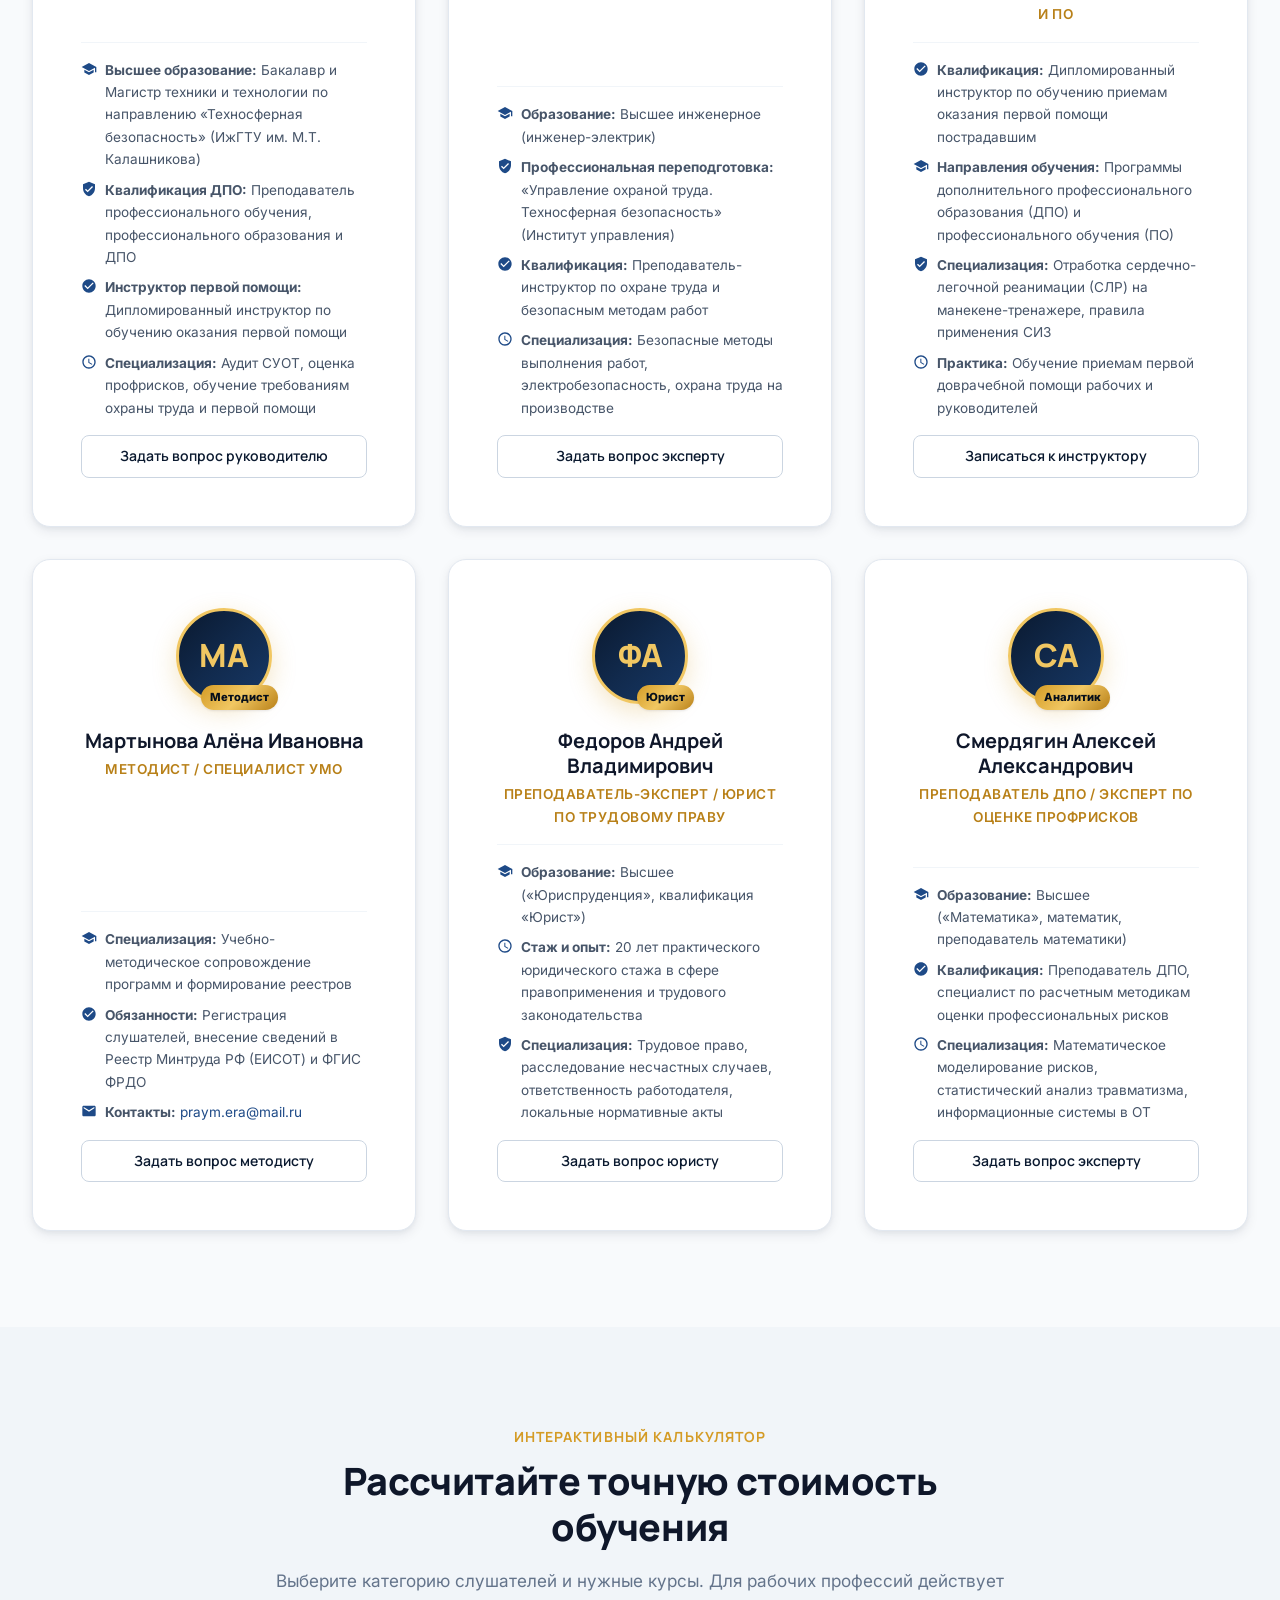
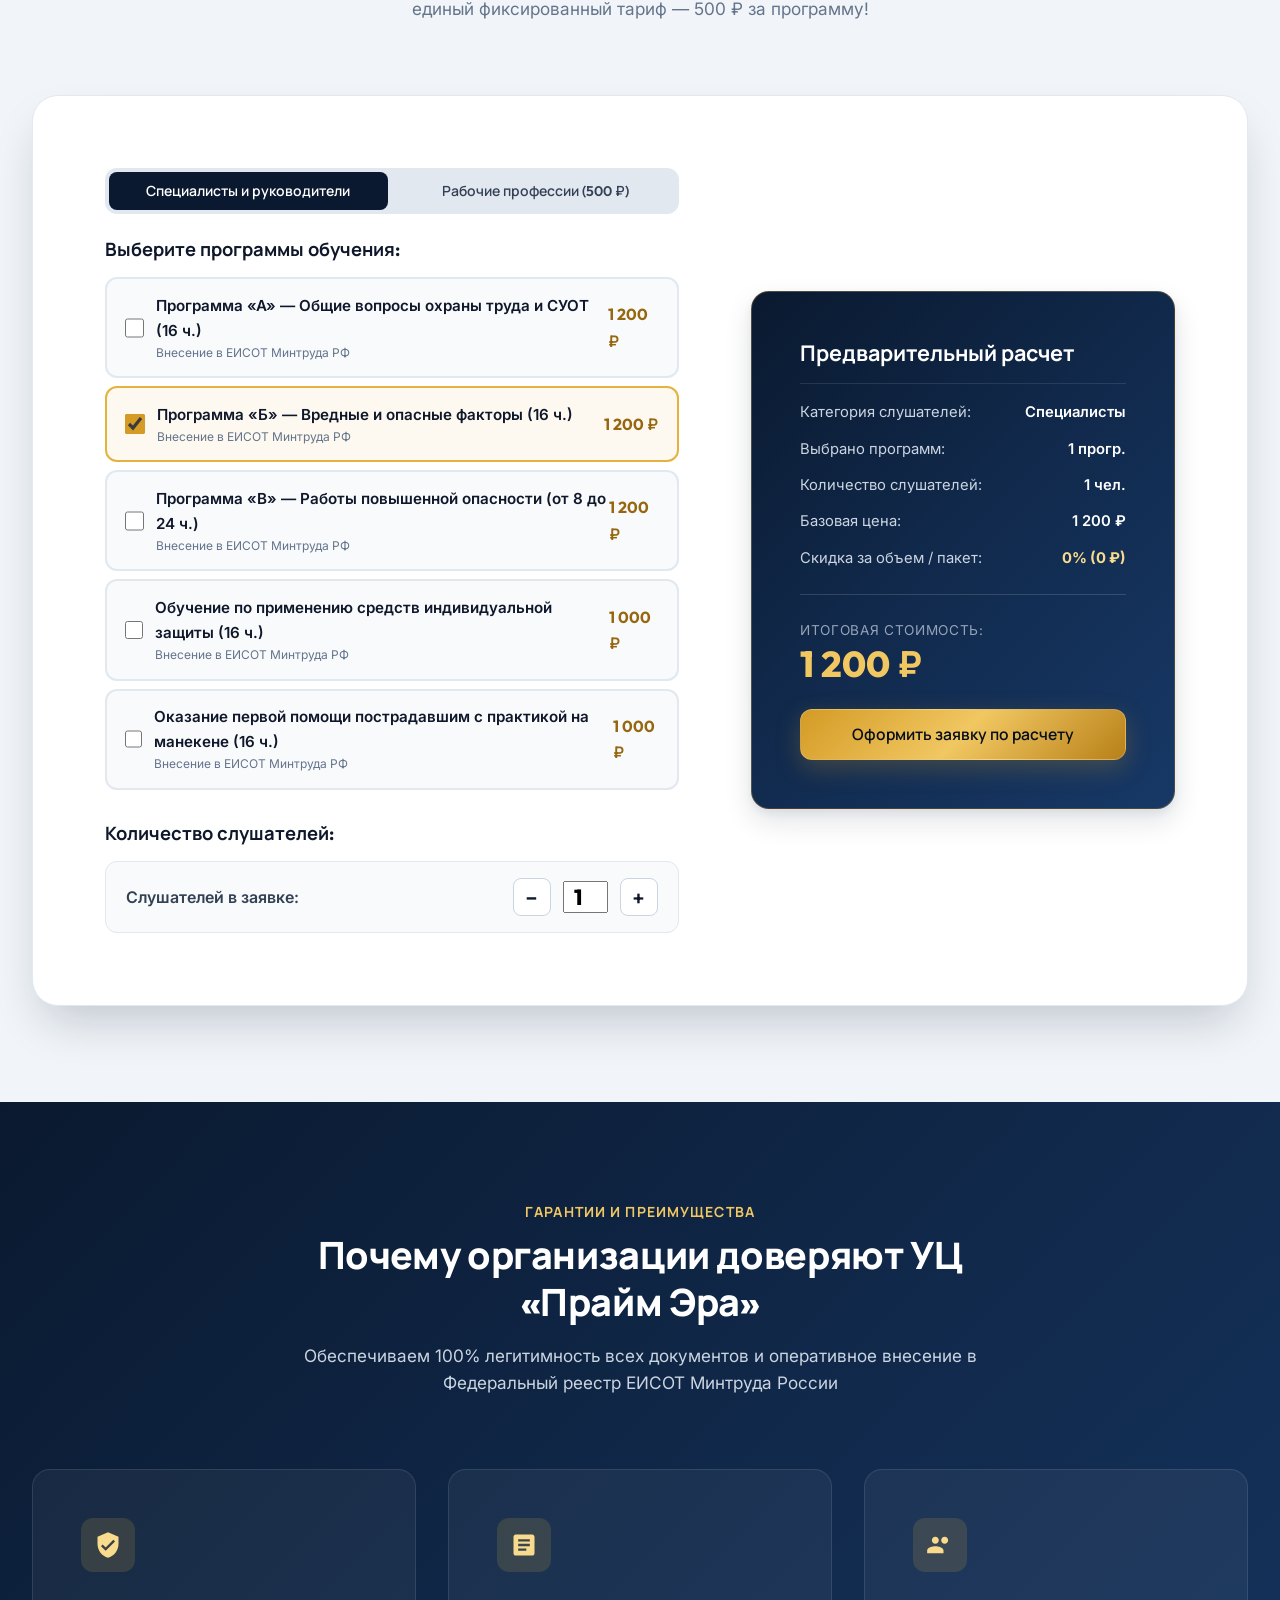
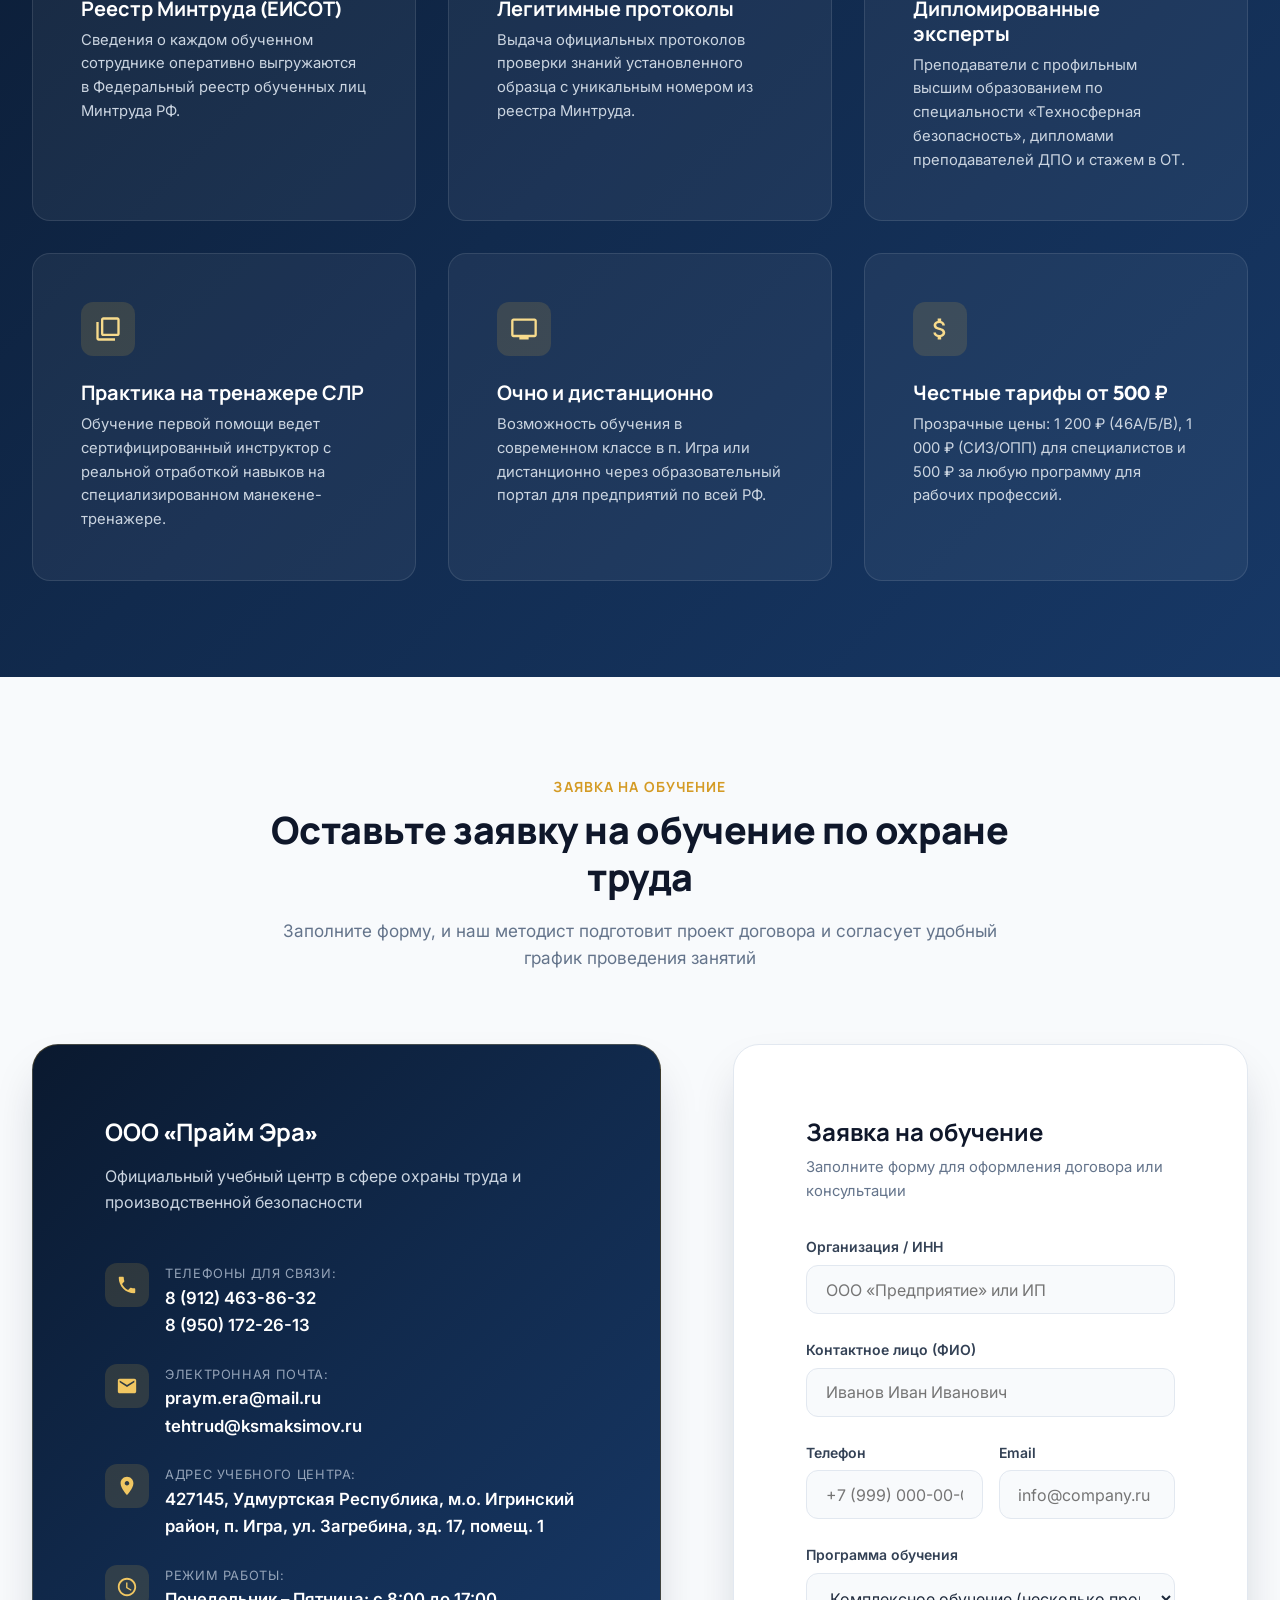
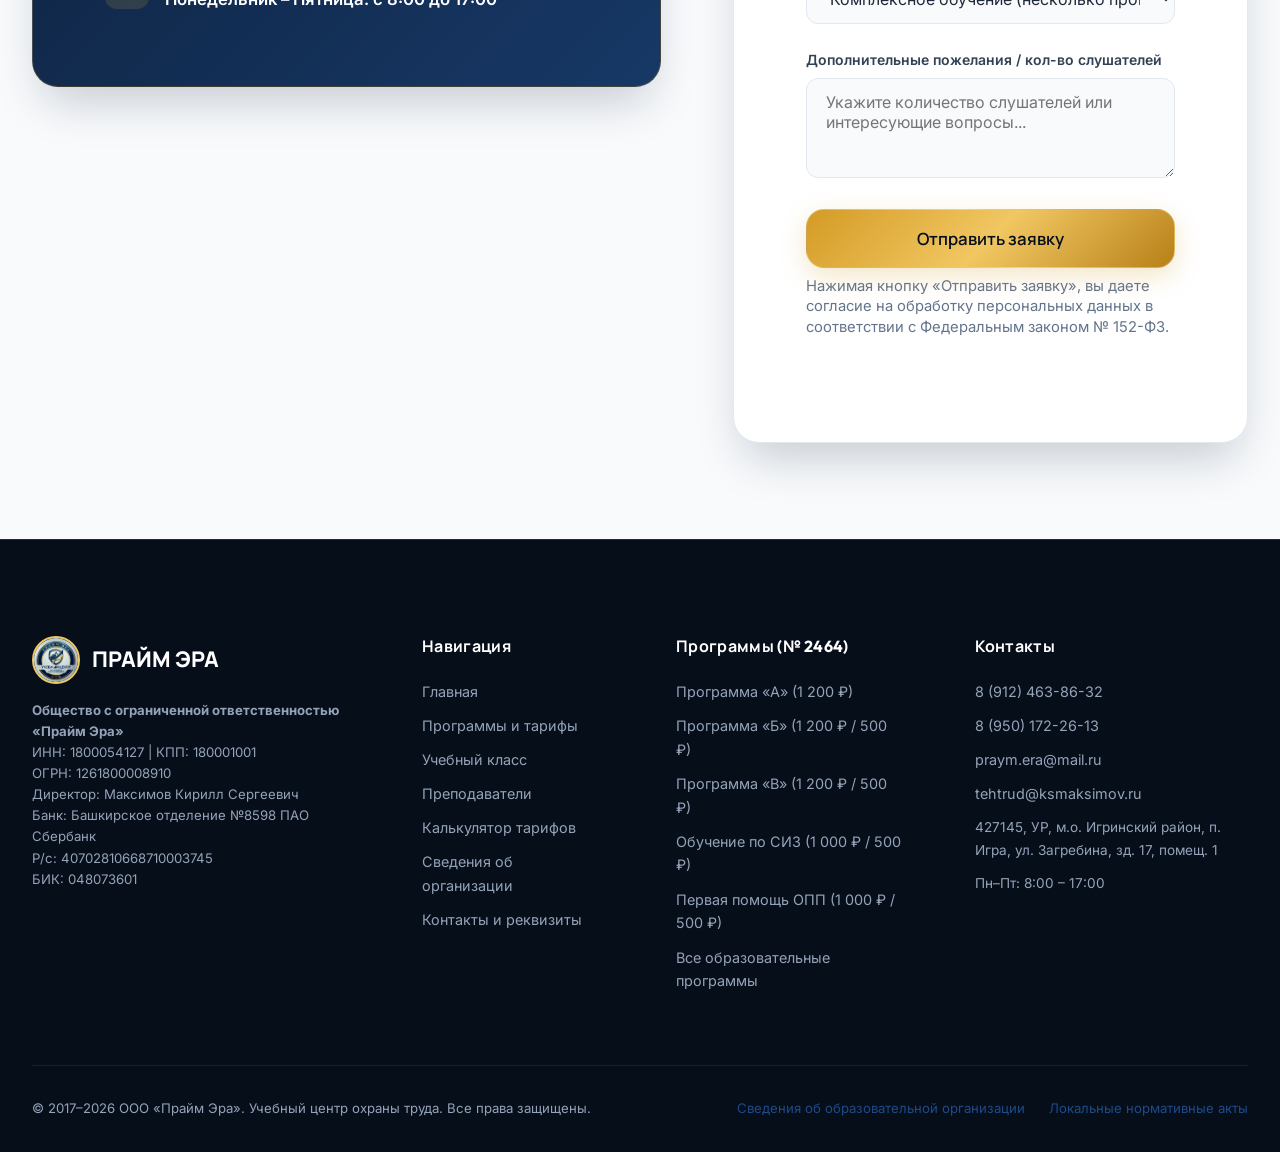
==== commit 7f6f8706: "Add files via upload" ====
--- a/index.html
+++ b/index.html
@@ -45,7 +45,7 @@
       <div class="top-bar__right">
         <span class="top-bar__info-pill">
           <svg viewBox="0 0 24 24" fill="currentColor"><path d="M12 2C8.13 2 5 5.13 5 9c0 5.25 7 13 7 13s7-7.75 7-13c0-3.87-3.13-7-7-7zm0 9.5c-1.38 0-2.5-1.12-2.5-2.5s1.12-2.5 2.5-2.5 2.5 1.12 2.5 2.5-1.12 2.5-2.5 2.5z"/></svg>
-          п. Игра, ул. Загребина, 17
+          п. Игра, ул. Загребина, зд. 17, пом. 1
         </span>
         <span class="top-bar__info-pill">
           <svg viewBox="0 0 24 24" fill="currentColor"><path d="M11.99 2C6.47 2 2 6.48 2 12s4.47 10 9.99 10C17.52 22 22 17.52 22 12S17.52 2 11.99 2zM12 20c-4.42 0-8-3.58-8-8s3.58-8 8-8 8 3.58 8 8-3.58 8-8 8zm.5-13H11v6l5.25 3.15.75-1.23-4.5-2.67V7z"/></svg>
@@ -544,7 +544,7 @@
           <div class="facility-card__body">
             <h3 class="facility-card__title">Безбарьерный доступ для МГН</h3>
             <p class="facility-card__text">
-              Входная группа здания по адресу п. Игра, ул. Загребина, 17 оборудована стационарным пандусом с поручнями для беспрепятственного доступа маломобильных групп населения.
+              Входная группа здания по адресу УР, п. Игра, ул. Загребина, зд. 17, пом. 1 оборудована стационарным пандусом с поручнями для беспрепятственного доступа маломобильных групп населения.
             </p>
           </div>
         </div>
@@ -675,7 +675,7 @@
             </div>
             <div class="team-card__item">
               <svg viewBox="0 0 24 24" fill="currentColor"><path d="M12 2C6.48 2 2 6.48 2 12s4.48 10 10 10 10-4.48 10-10S17.52 2 12 2zm-2 15l-5-5 1.41-1.41L10 14.17l7.59-7.59L19 8l-9 9z"/></svg>
-              <span><strong>Обязанности:</strong> Регистрация слушателей, внесение сведений в Реестр Минтруда РФ (ЕИСОТ), оформление протоколов</span>
+              <span><strong>Обязанности:</strong> Регистрация слушателей, внесение сведений в Реестр Минтруда РФ (ЕИСОТ) и ФГИС ФРДО</span>
             </div>
             <div class="team-card__item">
               <svg viewBox="0 0 24 24" fill="currentColor"><path d="M20 4H4c-1.1 0-1.99.9-1.99 2L2 18c0 1.1.9 2 2 2h16c1.1 0 2-.9 2-2V6c0-1.1-.9-2-2-2zm0 4l-8 5-8-5V6l8 5 8-5v2z"/></svg>
@@ -684,6 +684,60 @@
           </div>
 
           <a href="#callback" class="btn btn--outline btn--sm team-card__docs-btn" style="color:var(--primary-900);border-color:var(--slate-300);margin-top:var(--space-md)">Задать вопрос методисту</a>
+        </div>
+
+        <!-- Fyodorov Andrey Vladimirovich -->
+        <div class="team-card fade-in-element">
+          <div class="team-card__avatar-wrap">
+            <div class="team-card__avatar">ФА</div>
+            <span class="team-card__exp-badge">Юрист</span>
+          </div>
+          <h3 class="team-card__name">Федоров Андрей Владимирович</h3>
+          <div class="team-card__role">Преподаватель-эксперт / Юрист по трудовому праву</div>
+          
+          <div class="team-card__details">
+            <div class="team-card__item">
+              <svg viewBox="0 0 24 24" fill="currentColor"><path d="M5 13.18v4L12 21l7-3.82v-4L12 17l-7-3.82zM12 3L1 9l11 6 9-4.91V17h2V9L12 3z"/></svg>
+              <span><strong>Образование:</strong> Высшее («Юриспруденция», квалификация «Юрист»)</span>
+            </div>
+            <div class="team-card__item">
+              <svg viewBox="0 0 24 24" fill="currentColor"><path d="M11.99 2C6.47 2 2 6.48 2 12s4.47 10 9.99 10C17.52 22 22 17.52 22 12S17.52 2 11.99 2zM12 20c-4.42 0-8-3.58-8-8s3.58-8 8-8 8 3.58 8 8-3.58 8-8 8zm.5-13H11v6l5.25 3.15.75-1.23-4.5-2.67V7z"/></svg>
+              <span><strong>Стаж и опыт:</strong> 20 лет практического юридического стажа в сфере правоприменения и трудового законодательства</span>
+            </div>
+            <div class="team-card__item">
+              <svg viewBox="0 0 24 24" fill="currentColor"><path d="M12 1L3 5v6c0 5.55 3.84 10.74 9 12 5.16-1.26 9-6.45 9-12V5l-9-4zm-2 16l-4-4 1.41-1.41L10 14.17l6.59-6.59L18 9l-8 8z"/></svg>
+              <span><strong>Специализация:</strong> Трудовое право, расследование несчастных случаев, ответственность работодателя, локальные нормативные акты</span>
+            </div>
+          </div>
+
+          <a href="#callback" class="btn btn--outline btn--sm team-card__docs-btn" style="color:var(--primary-900);border-color:var(--slate-300);margin-top:var(--space-md)">Задать вопрос юристу</a>
+        </div>
+
+        <!-- Smerdyagin Alexey Alexandrovich -->
+        <div class="team-card fade-in-element">
+          <div class="team-card__avatar-wrap">
+            <div class="team-card__avatar">СА</div>
+            <span class="team-card__exp-badge">Аналитик</span>
+          </div>
+          <h3 class="team-card__name">Смердягин Алексей Александрович</h3>
+          <div class="team-card__role">Преподаватель ДПО / Эксперт по оценке профрисков</div>
+          
+          <div class="team-card__details">
+            <div class="team-card__item">
+              <svg viewBox="0 0 24 24" fill="currentColor"><path d="M5 13.18v4L12 21l7-3.82v-4L12 17l-7-3.82zM12 3L1 9l11 6 9-4.91V17h2V9L12 3z"/></svg>
+              <span><strong>Образование:</strong> Высшее («Математика», математик, преподаватель математики)</span>
+            </div>
+            <div class="team-card__item">
+              <svg viewBox="0 0 24 24" fill="currentColor"><path d="M12 2C6.48 2 2 6.48 2 12s4.48 10 10 10 10-4.48 10-10S17.52 2 12 2zm-2 15l-5-5 1.41-1.41L10 14.17l7.59-7.59L19 8l-9 9z"/></svg>
+              <span><strong>Квалификация:</strong> Преподаватель ДПО, специалист по расчетным методикам оценки профессиональных рисков</span>
+            </div>
+            <div class="team-card__item">
+              <svg viewBox="0 0 24 24" fill="currentColor"><path d="M11.99 2C6.47 2 2 6.48 2 12s4.47 10 9.99 10C17.52 22 22 17.52 22 12S17.52 2 11.99 2zM12 20c-4.42 0-8-3.58-8-8s3.58-8 8-8 8 3.58 8 8-3.58 8-8 8zm.5-13H11v6l5.25 3.15.75-1.23-4.5-2.67V7z"/></svg>
+              <span><strong>Специализация:</strong> Математическое моделирование рисков, статистический анализ травматизма, информационные системы в ОТ</span>
+            </div>
+          </div>
+
+          <a href="#callback" class="btn btn--outline btn--sm team-card__docs-btn" style="color:var(--primary-900);border-color:var(--slate-300);margin-top:var(--space-md)">Задать вопрос эксперту</a>
         </div>
 
       </div>
@@ -906,10 +960,13 @@
           <h3>Заявка на обучение</h3>
           <p>Заполните форму для оформления договора или консультации</p>
           
-          <form id="main-contact-form" onsubmit="handleFormSubmit(event)">
+          <form id="main-contact-form" action="https://formsubmit.co/praym.era@mail.ru" method="POST" onsubmit="handleFormSubmit(event)">
+            <input type="hidden" name="_captcha" value="false">
+            <input type="hidden" name="_subject" value="Новая заявка с сайта УЦ «Прайм Эра»">
+            <input type="hidden" name="_template" value="table">
             <div class="form-group">
               <label class="form-label" for="form-org-name">Организация / ИНН</label>
-              <input type="text" id="form-org-name" class="form-input" placeholder="ООО «Предприятие» или ИП" required>
+              <input type="text" id="form-org-name" name="Организация" class="form-input" placeholder="ООО «Предприятие» или ИП" required>
             </div>
 
             <div class="form-group">
--- a/style.css
+++ b/style.css
@@ -2196,6 +2196,56 @@
   .footer__grid {
     grid-template-columns: 1fr;
   }
+
+  /* Responsive Calculator Fixes */
+  .calc-box {
+    padding: 1.25rem;
+    border-radius: var(--radius-lg);
+    gap: 1.5rem;
+    overflow: hidden;
+  }
+
+  .calc-summary {
+    padding: 1.5rem 1.25rem;
+    border-radius: var(--radius-md);
+    width: 100%;
+    box-sizing: border-box;
+  }
+
+  .calc-summary .btn {
+    width: 100%;
+    font-size: 0.95rem;
+    padding: 0.85rem 1rem;
+    white-space: normal;
+    text-align: center;
+  }
+
+  .calc-counter-wrap {
+    padding: 0.85rem 1rem;
+    flex-direction: column;
+    align-items: flex-start;
+    gap: 0.75rem;
+  }
+
+  .calc-counter {
+    width: 100%;
+    justify-content: flex-start;
+  }
+
+  .calc-program-choice {
+    padding: 0.75rem 0.85rem;
+    gap: 0.5rem;
+  }
+
+  .calc-choice-title {
+    font-size: 0.875rem;
+    line-height: 1.35;
+  }
+
+  .calc-choice-price {
+    font-size: 0.875rem;
+    white-space: nowrap;
+  }
 }
 
 @media (max-width: 480px) {
@@ -2210,4 +2260,12 @@
   .section__title {
     font-size: 1.85rem;
   }
-}
+
+  .calc-box {
+    padding: 1rem;
+  }
+
+  .calc-summary {
+    padding: 1.25rem 1rem;
+  }
+}
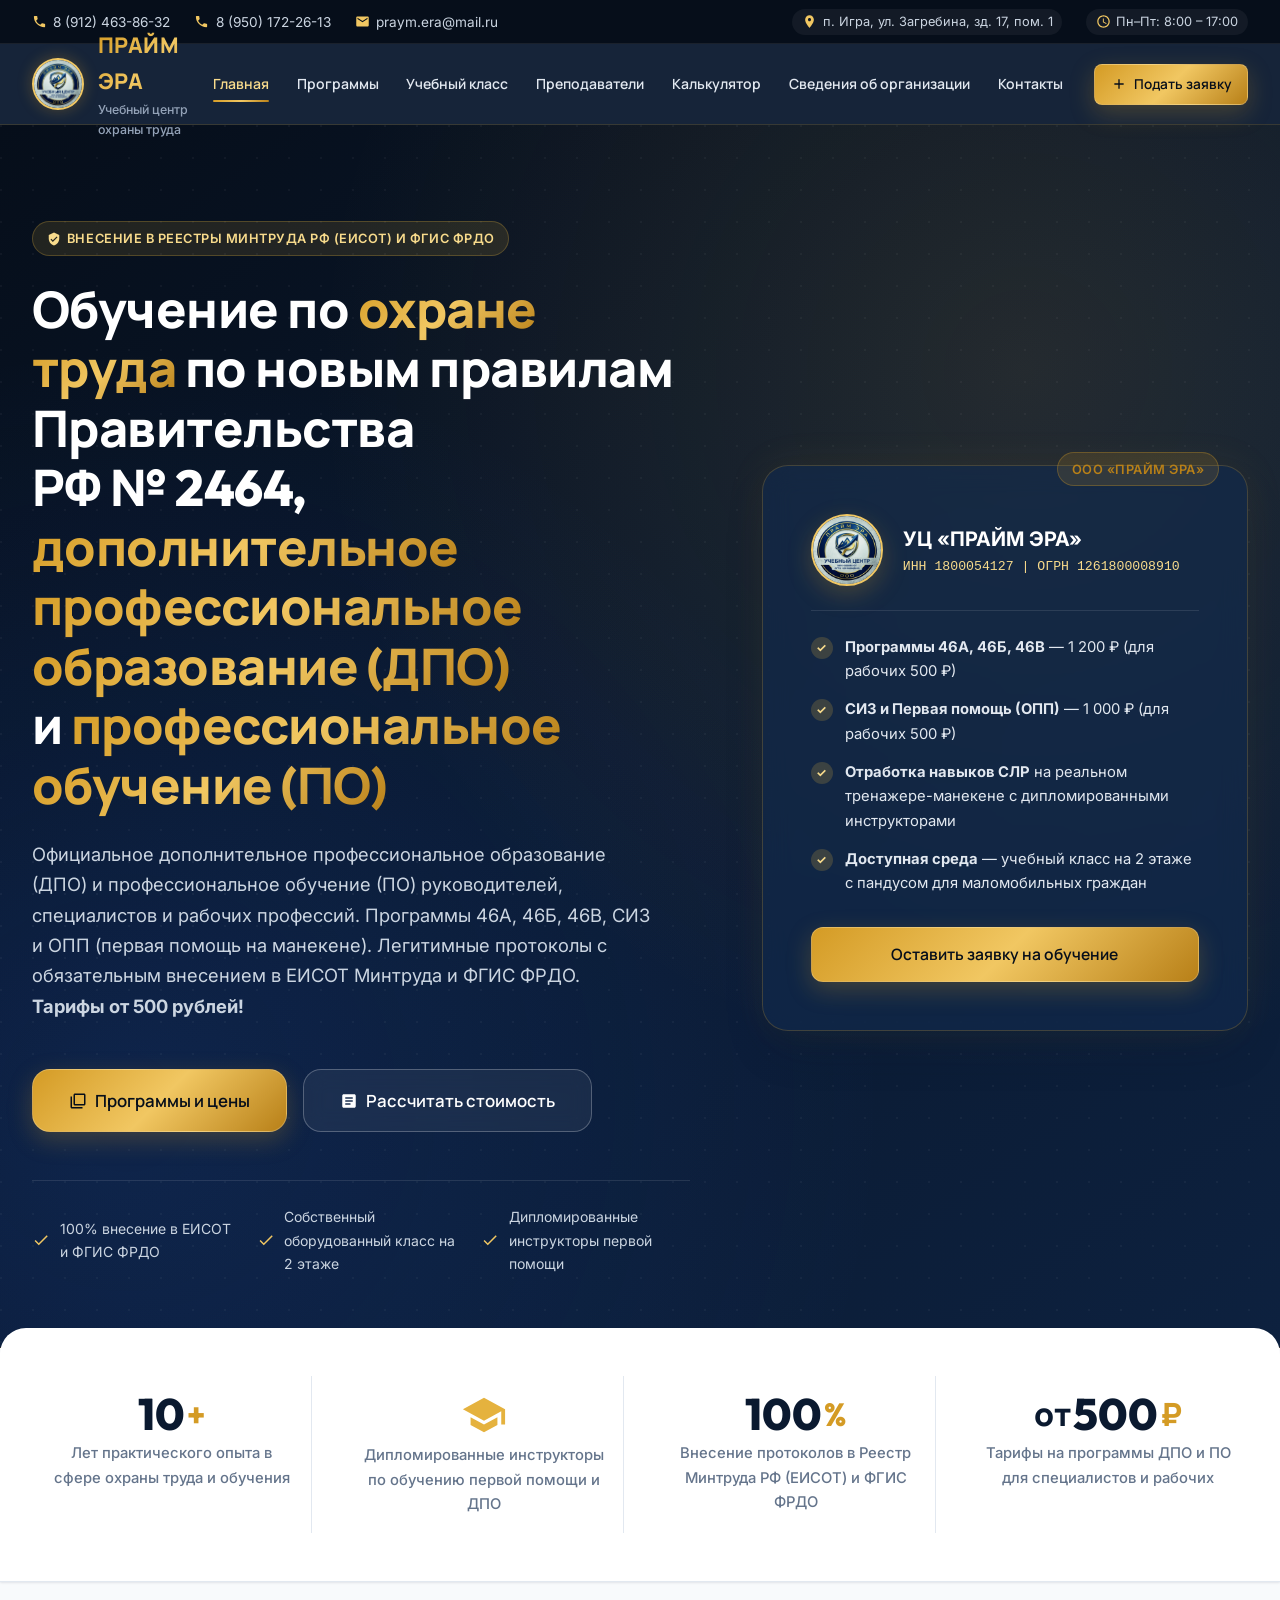
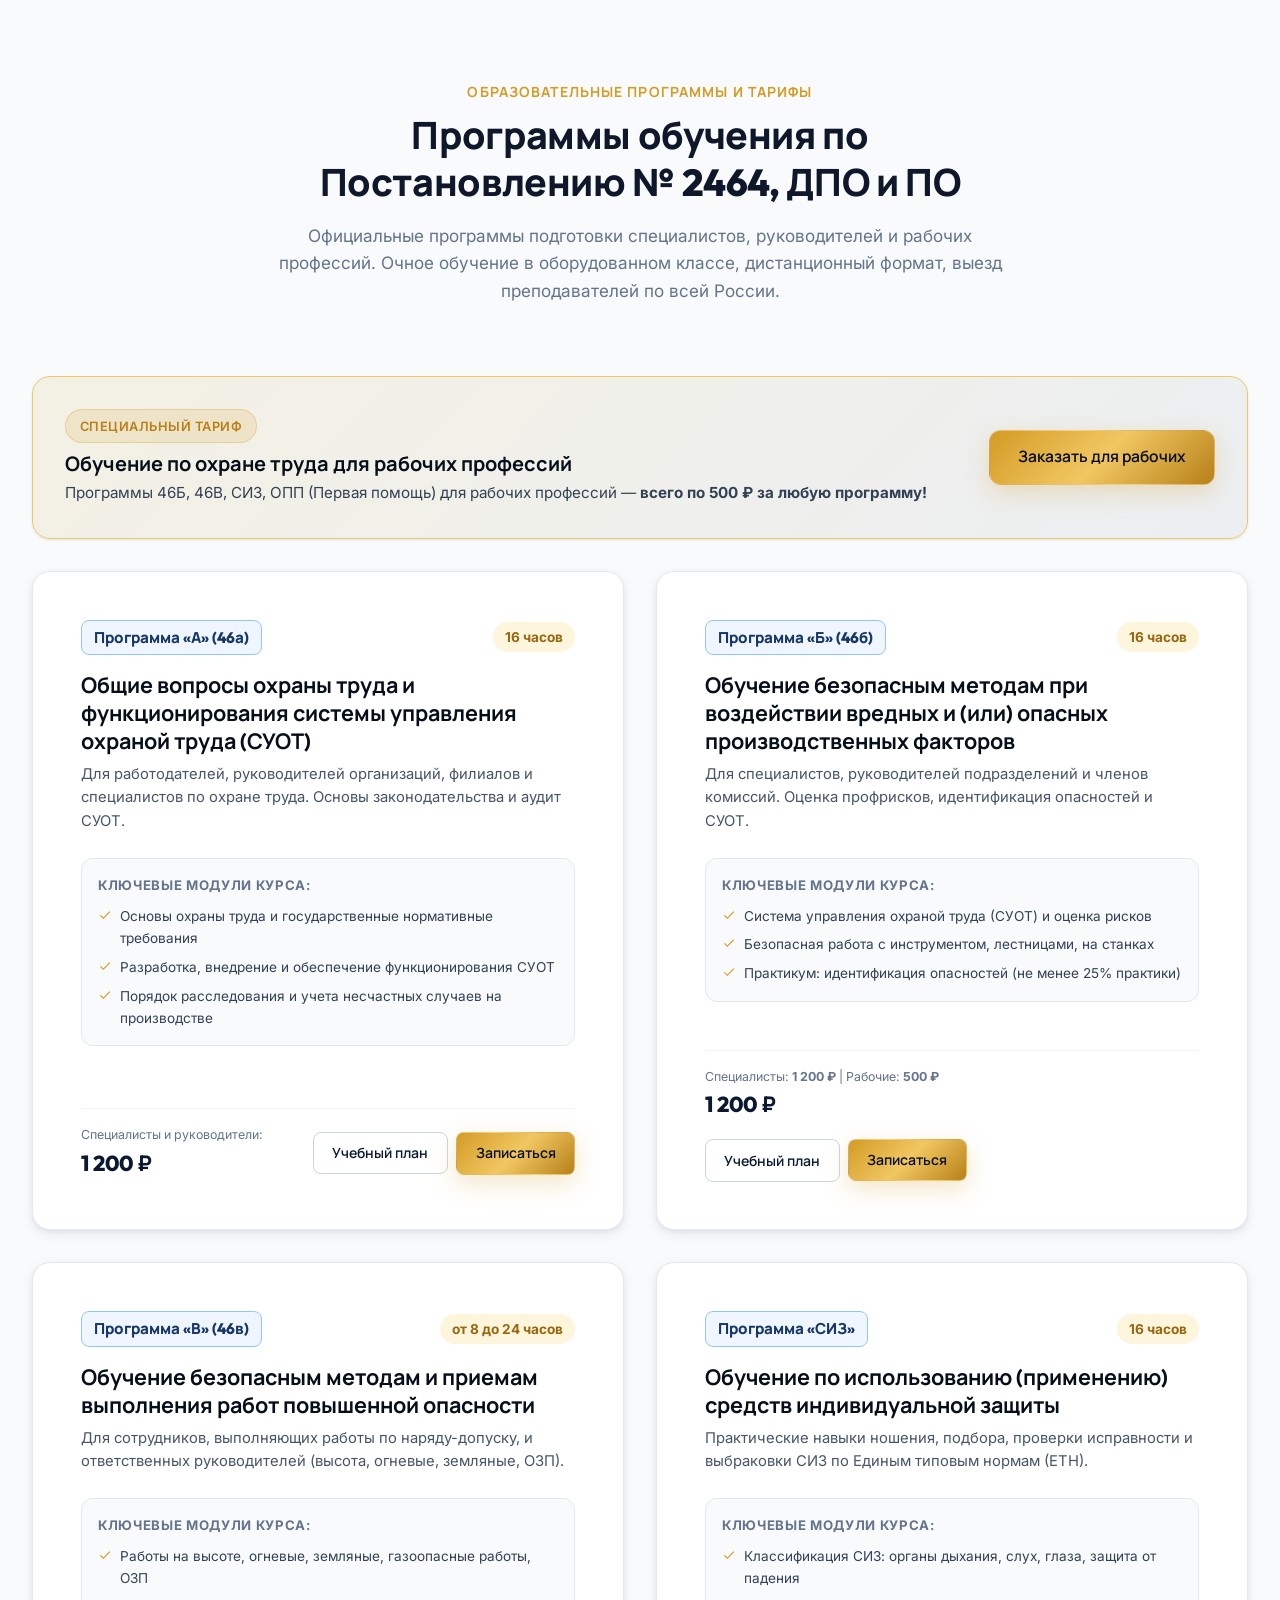
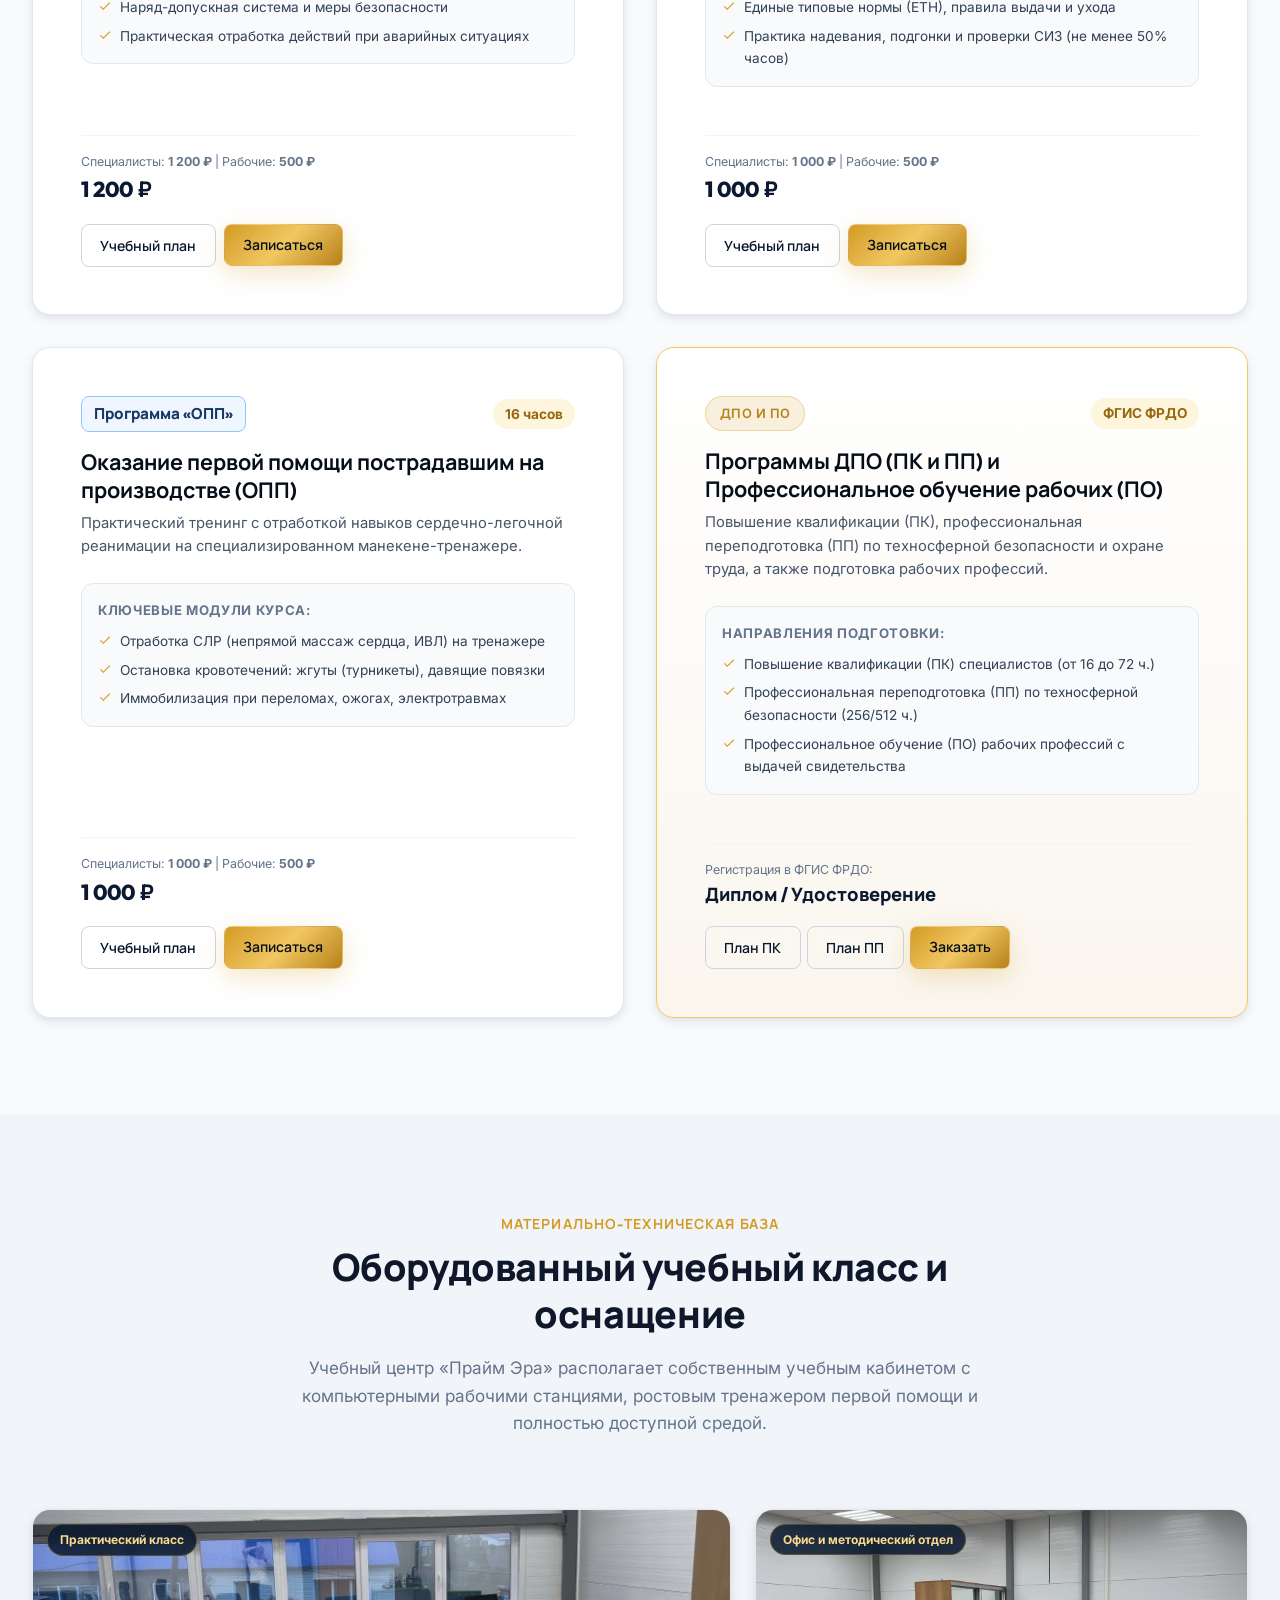
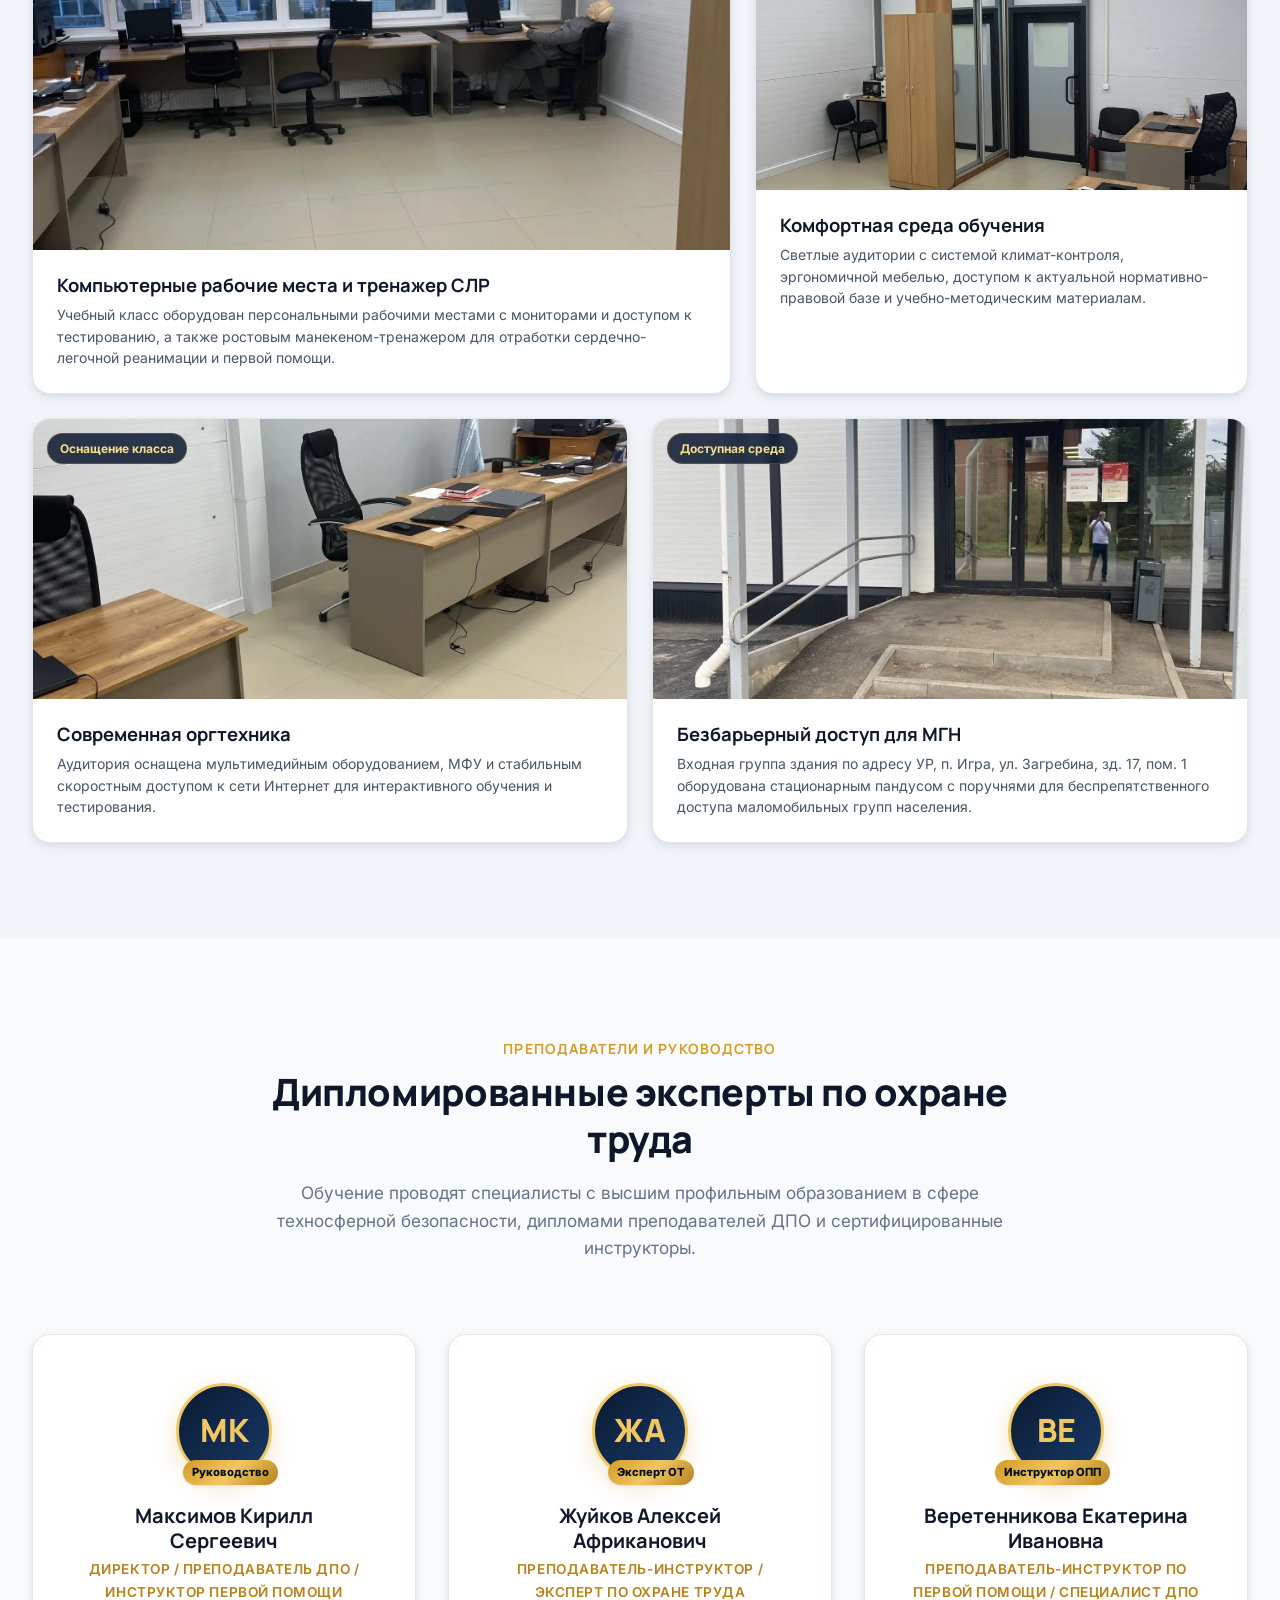
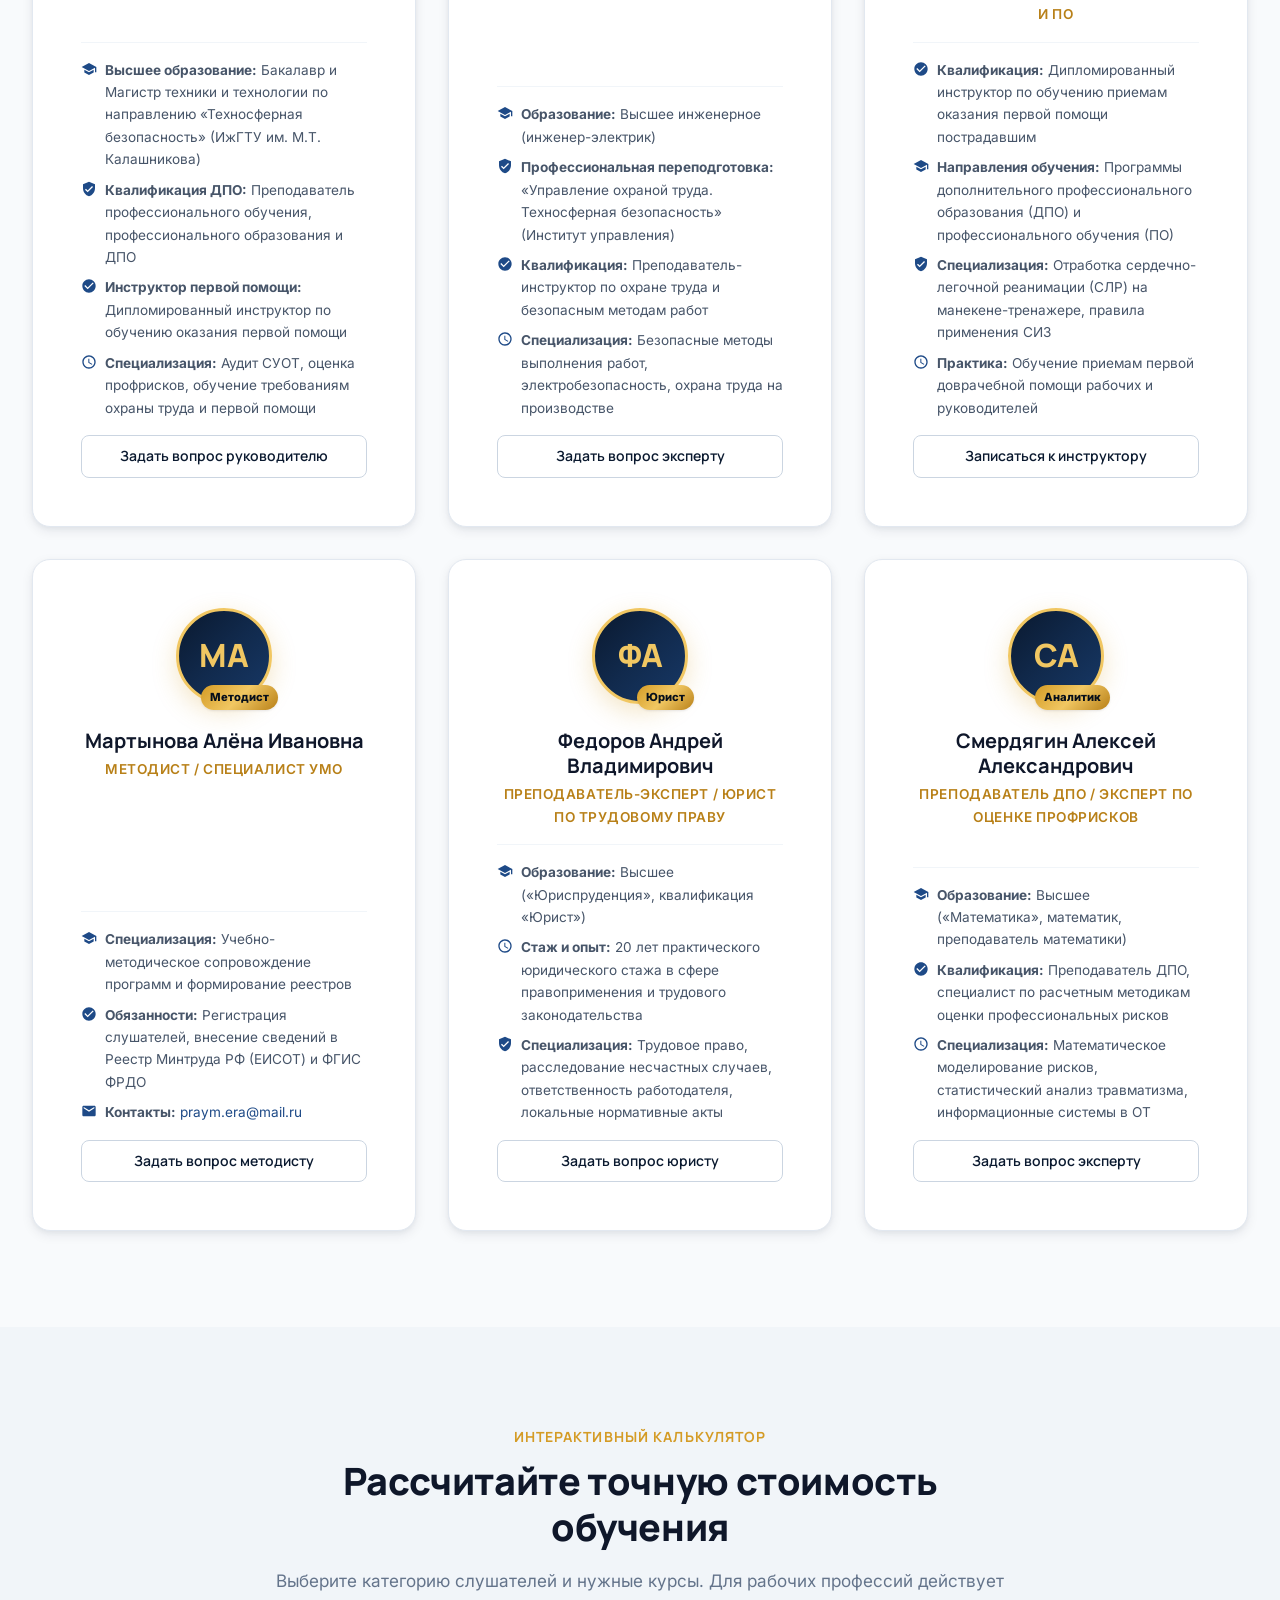
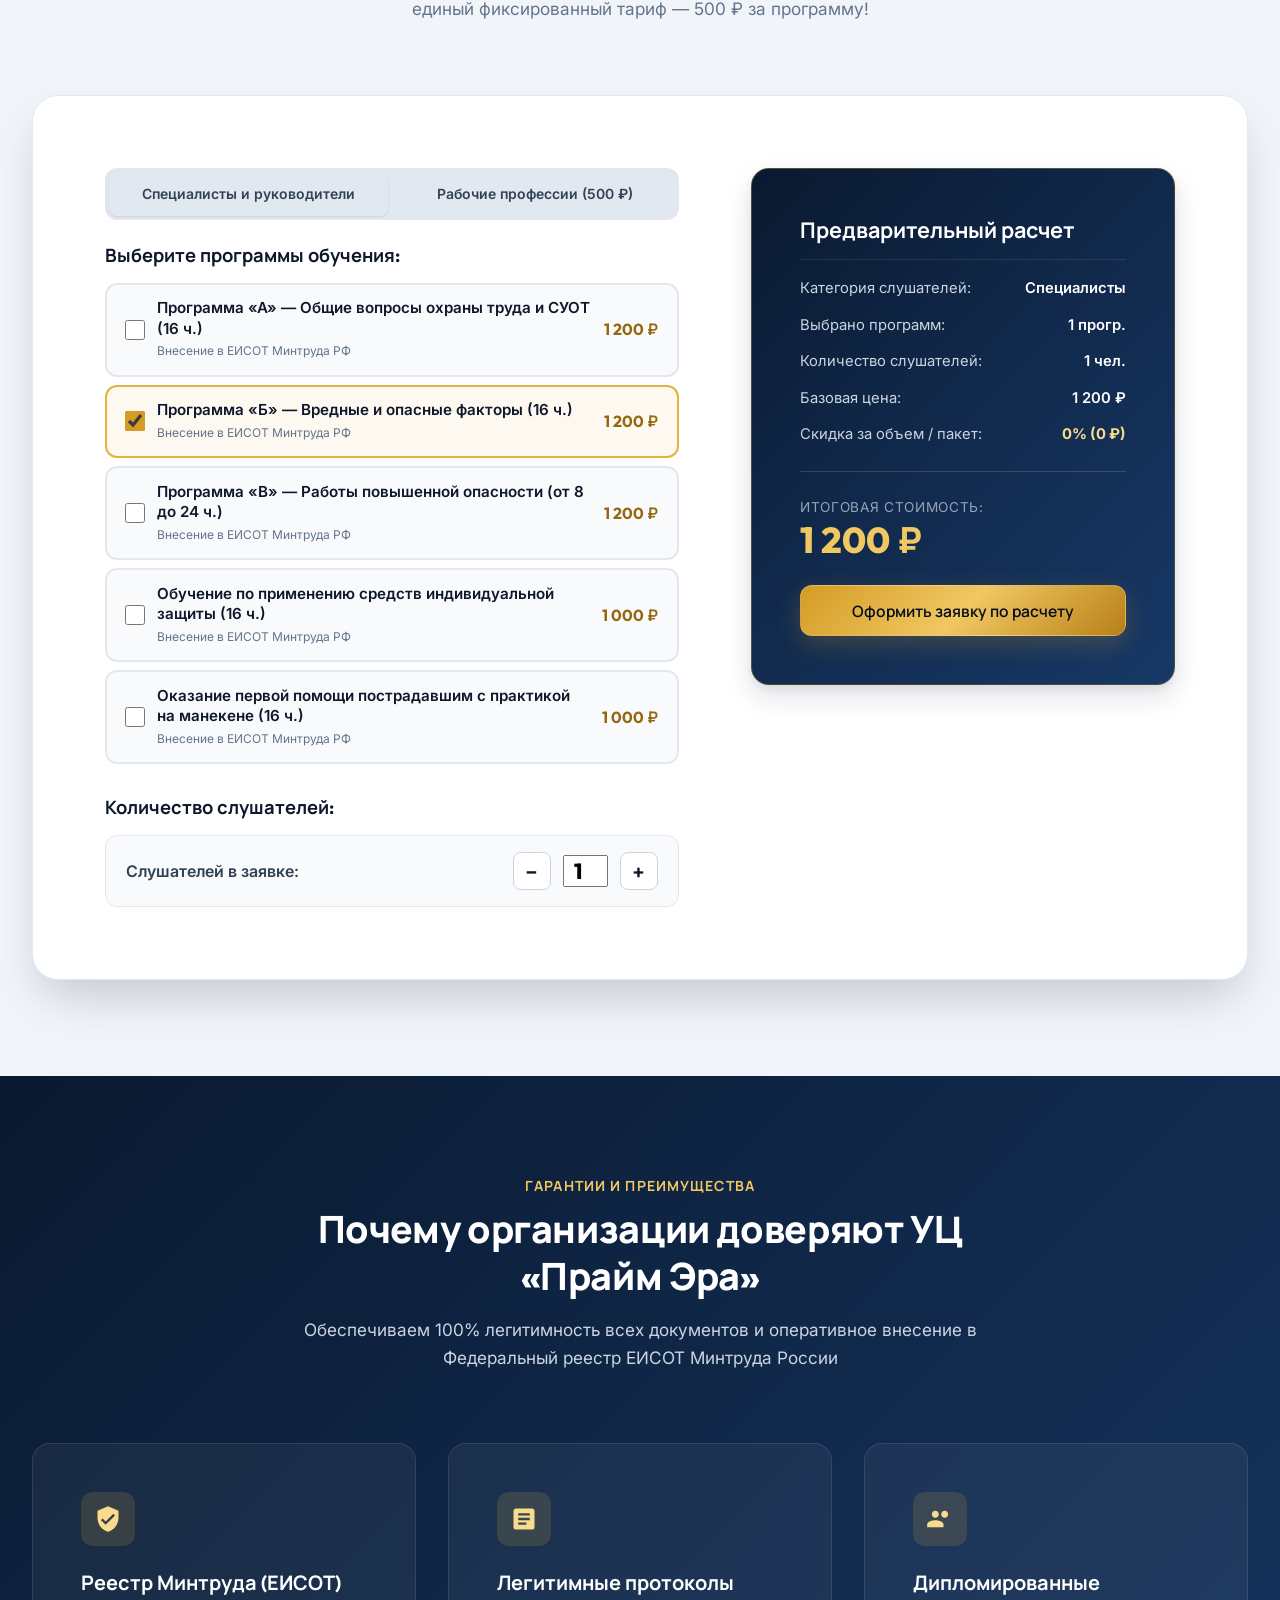
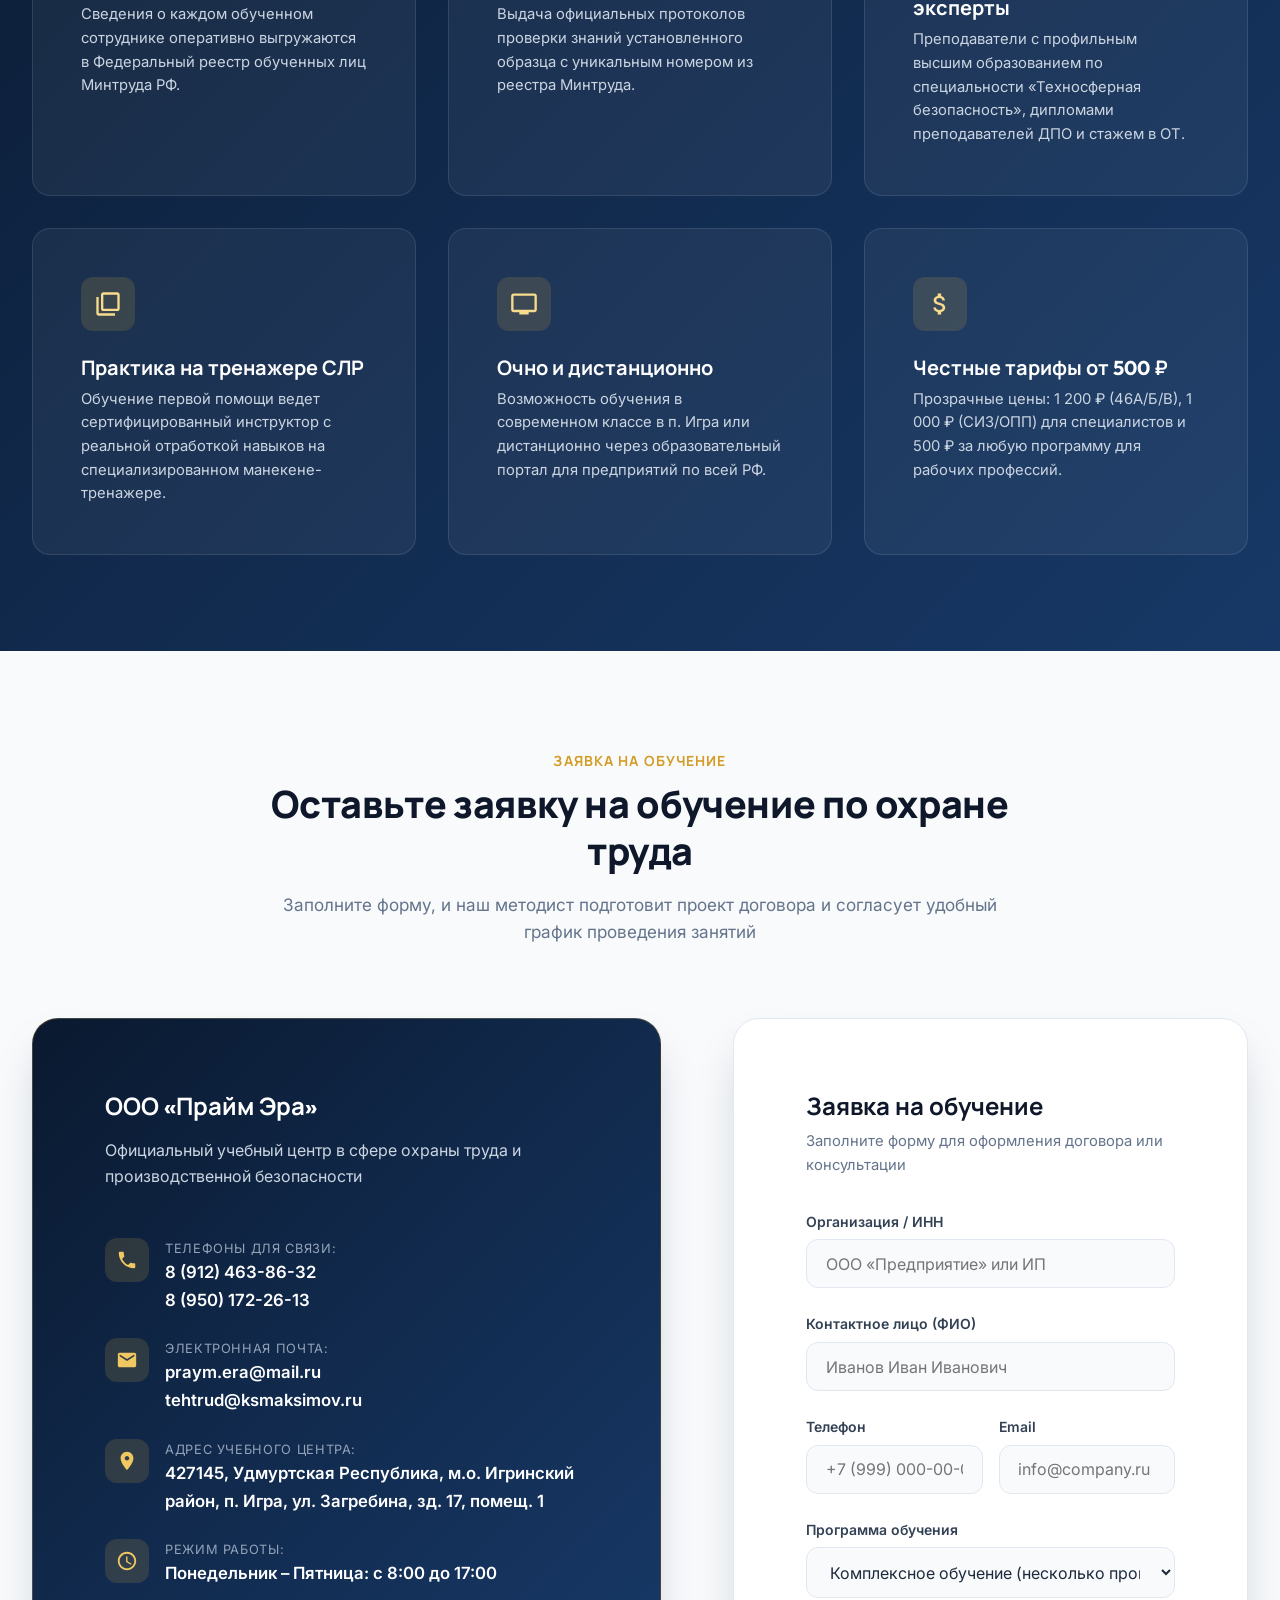
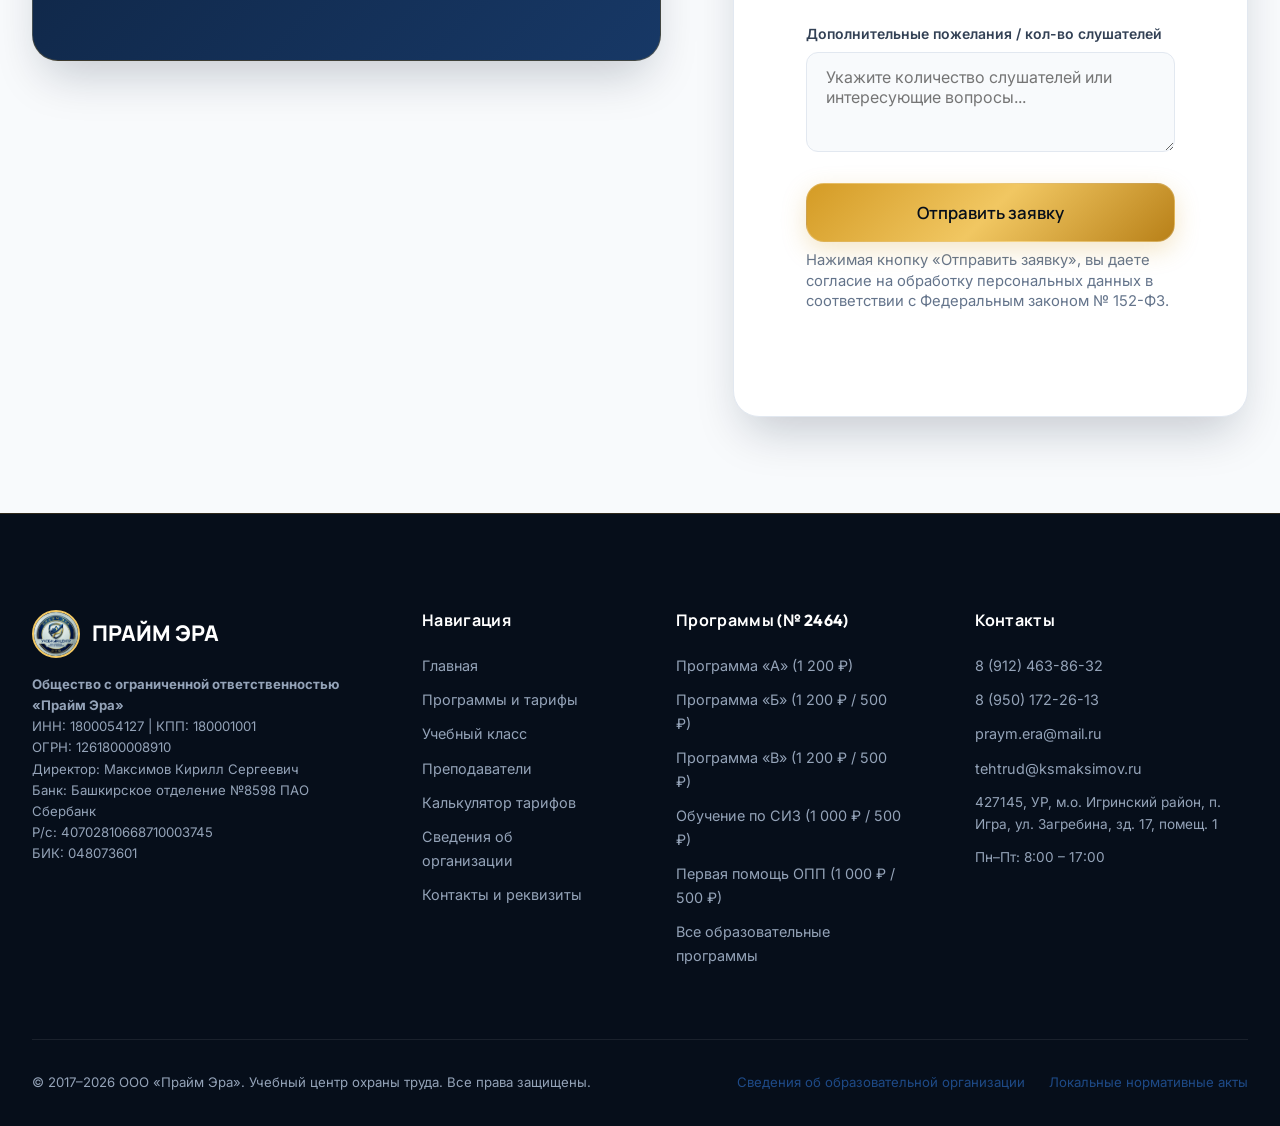
==== commit 7652e90b: "Add files via upload" ====
--- a/index.html
+++ b/index.html
@@ -759,9 +759,9 @@
         <div class="calc-controls">
           
           <!-- Audience Category Tabs -->
-          <div style="display:flex;gap:8px;margin-bottom:var(--space-lg);background:var(--slate-200);padding:4px;border-radius:var(--radius-md)">
-            <button type="button" class="btn btn--sm" id="calc-tab-specialists" style="flex:1;background:var(--primary-900);color:var(--white)" onclick="setCalcCategory('specialists')">Специалисты и руководители</button>
-            <button type="button" class="btn btn--sm" id="calc-tab-workers" style="flex:1;background:transparent;color:var(--slate-700)" onclick="setCalcCategory('workers')">Рабочие профессии (500 ₽)</button>
+          <div class="calc-tabs-wrap">
+            <button type="button" class="calc-tab-btn is-active" id="calc-tab-specialists" onclick="setCalcCategory('specialists')">Специалисты и руководители</button>
+            <button type="button" class="calc-tab-btn" id="calc-tab-workers" onclick="setCalcCategory('workers')">Рабочие профессии (500 ₽)</button>
           </div>
 
           <h3 style="font-size:1.15rem;margin-bottom:var(--space-md);color:var(--slate-900)">Выберите программы обучения:</h3>
--- a/style.css
+++ b/style.css
@@ -1147,7 +1147,57 @@
   display: grid;
   grid-template-columns: 1.15fr 0.85fr;
   gap: var(--space-3xl);
-  align-items: center;
+  align-items: start;
+  width: 100%;
+  max-width: 100%;
+  box-sizing: border-box;
+  overflow: hidden;
+}
+
+.calc-controls {
+  width: 100%;
+  min-width: 0;
+  box-sizing: border-box;
+}
+
+.calc-tabs-wrap {
+  display: grid;
+  grid-template-columns: 1fr 1fr;
+  gap: 8px;
+  margin-bottom: var(--space-lg);
+  background: var(--slate-200);
+  padding: 4px;
+  border-radius: var(--radius-md);
+  box-sizing: border-box;
+  width: 100%;
+}
+
+.calc-tab-btn {
+  padding: 0.75rem 0.5rem;
+  font-size: 0.875rem;
+  font-weight: 600;
+  border-radius: var(--radius-sm);
+  border: none;
+  cursor: pointer;
+  text-align: center;
+  transition: all var(--transition-fast);
+  white-space: normal;
+  line-height: 1.25;
+  background: transparent;
+  color: var(--slate-700);
+  display: flex;
+  align-items: center;
+  justify-content: center;
+  min-height: 44px;
+  box-sizing: border-box;
+}
+
+.calc-tab-btn:hover {
+  color: var(--primary-900);
+}
+
+.calc-tab-btn.is-active {
+  box-shadow: var(--shadow-sm);
 }
 
 .calc-programs-list {
@@ -1155,6 +1205,9 @@
   flex-direction: column;
   gap: var(--space-sm);
   margin-bottom: var(--space-xl);
+  width: 100%;
+  min-width: 0;
+  box-sizing: border-box;
 }
 
 .calc-program-choice {
@@ -1167,6 +1220,9 @@
   border-radius: var(--radius-md);
   cursor: pointer;
   transition: all var(--transition-fast);
+  width: 100%;
+  box-sizing: border-box;
+  gap: 0.75rem;
 }
 
 .calc-program-choice:hover {
@@ -1183,24 +1239,44 @@
   display: flex;
   align-items: center;
   gap: 0.75rem;
+  flex: 1;
+  min-width: 0;
+}
+
+.calc-choice-info {
+  flex: 1;
+  min-width: 0;
 }
 
 .calc-checkbox {
   width: 20px;
   height: 20px;
   accent-color: var(--gold-600);
+  flex-shrink: 0;
 }
 
 .calc-choice-title {
   font-weight: 600;
   font-size: 0.95rem;
   color: var(--slate-900);
+  line-height: 1.35;
+  word-break: normal;
+  overflow-wrap: break-word;
+}
+
+.calc-choice-sub {
+  font-size: 0.75rem;
+  color: var(--slate-500);
+  margin-top: 2px;
 }
 
 .calc-choice-price {
   font-weight: 700;
   color: var(--gold-800);
   font-family: var(--font-heading);
+  white-space: nowrap;
+  flex-shrink: 0;
+  font-size: 1rem;
 }
 
 .calc-counter-wrap {
@@ -1211,6 +1287,8 @@
   padding: 1rem 1.25rem;
   border-radius: var(--radius-md);
   border: 1px solid var(--slate-200);
+  width: 100%;
+  box-sizing: border-box;
 }
 
 .calc-counter {
@@ -2197,54 +2275,113 @@
     grid-template-columns: 1fr;
   }
 
-  /* Responsive Calculator Fixes */
+  /* Responsive Calculator Styles */
+  .container {
+    padding: 0 14px;
+  }
+
   .calc-box {
-    padding: 1.25rem;
+    padding: 1.15rem 0.85rem;
     border-radius: var(--radius-lg);
-    gap: 1.5rem;
+    gap: 1.25rem;
     overflow: hidden;
+    width: 100%;
+    box-sizing: border-box;
+  }
+
+  .calc-tabs-wrap {
+    gap: 4px;
+    padding: 3px;
+    margin-bottom: var(--space-md);
+  }
+
+  .calc-tab-btn {
+    font-size: 0.8rem;
+    padding: 0.55rem 0.25rem;
+    min-height: 38px;
+  }
+
+  .calc-programs-list {
+    gap: 0.5rem;
+    margin-bottom: var(--space-lg);
+  }
+
+  .calc-program-choice {
+    padding: 0.65rem 0.65rem;
+    gap: 0.5rem;
+  }
+
+  .calc-checkbox {
+    width: 18px;
+    height: 18px;
+  }
+
+  .calc-choice-title {
+    font-size: 0.825rem;
+    line-height: 1.3;
+  }
+
+  .calc-choice-sub {
+    font-size: 0.7rem;
+  }
+
+  .calc-choice-price {
+    font-size: 0.875rem;
+    flex-shrink: 0;
+  }
+
+  .calc-counter-wrap {
+    padding: 0.65rem 0.75rem;
+    flex-direction: row;
+    justify-content: space-between;
+    align-items: center;
+    gap: 0.5rem;
+  }
+
+  .calc-counter {
+    gap: 0.35rem;
+  }
+
+  .calc-counter-btn {
+    width: 32px;
+    height: 32px;
+    font-size: 1.1rem;
+  }
+
+  .calc-counter-val {
+    width: 34px;
+    font-size: 1.1rem;
   }
 
   .calc-summary {
-    padding: 1.5rem 1.25rem;
+    padding: 1.25rem 0.85rem;
     border-radius: var(--radius-md);
     width: 100%;
     box-sizing: border-box;
   }
 
+  .calc-summary__title {
+    font-size: 1.15rem;
+    margin-bottom: var(--space-sm);
+    padding-bottom: var(--space-sm);
+  }
+
+  .calc-summary__row {
+    font-size: 0.85rem;
+    margin-bottom: 0.5rem;
+  }
+
+  .calc-summary__total-price {
+    font-size: 1.85rem;
+    margin-bottom: var(--space-md);
+  }
+
   .calc-summary .btn {
     width: 100%;
-    font-size: 0.95rem;
-    padding: 0.85rem 1rem;
+    font-size: 0.9rem;
+    padding: 0.75rem 0.85rem;
     white-space: normal;
     text-align: center;
-  }
-
-  .calc-counter-wrap {
-    padding: 0.85rem 1rem;
-    flex-direction: column;
-    align-items: flex-start;
-    gap: 0.75rem;
-  }
-
-  .calc-counter {
-    width: 100%;
-    justify-content: flex-start;
-  }
-
-  .calc-program-choice {
-    padding: 0.75rem 0.85rem;
-    gap: 0.5rem;
-  }
-
-  .calc-choice-title {
-    font-size: 0.875rem;
-    line-height: 1.35;
-  }
-
-  .calc-choice-price {
-    font-size: 0.875rem;
-    white-space: nowrap;
   }
 }
 
@@ -2262,10 +2399,10 @@
   }
 
   .calc-box {
-    padding: 1rem;
+    padding: 1rem 0.65rem;
   }
 
   .calc-summary {
-    padding: 1.25rem 1rem;
-  }
-}
+    padding: 1rem 0.75rem;
+  }
+}
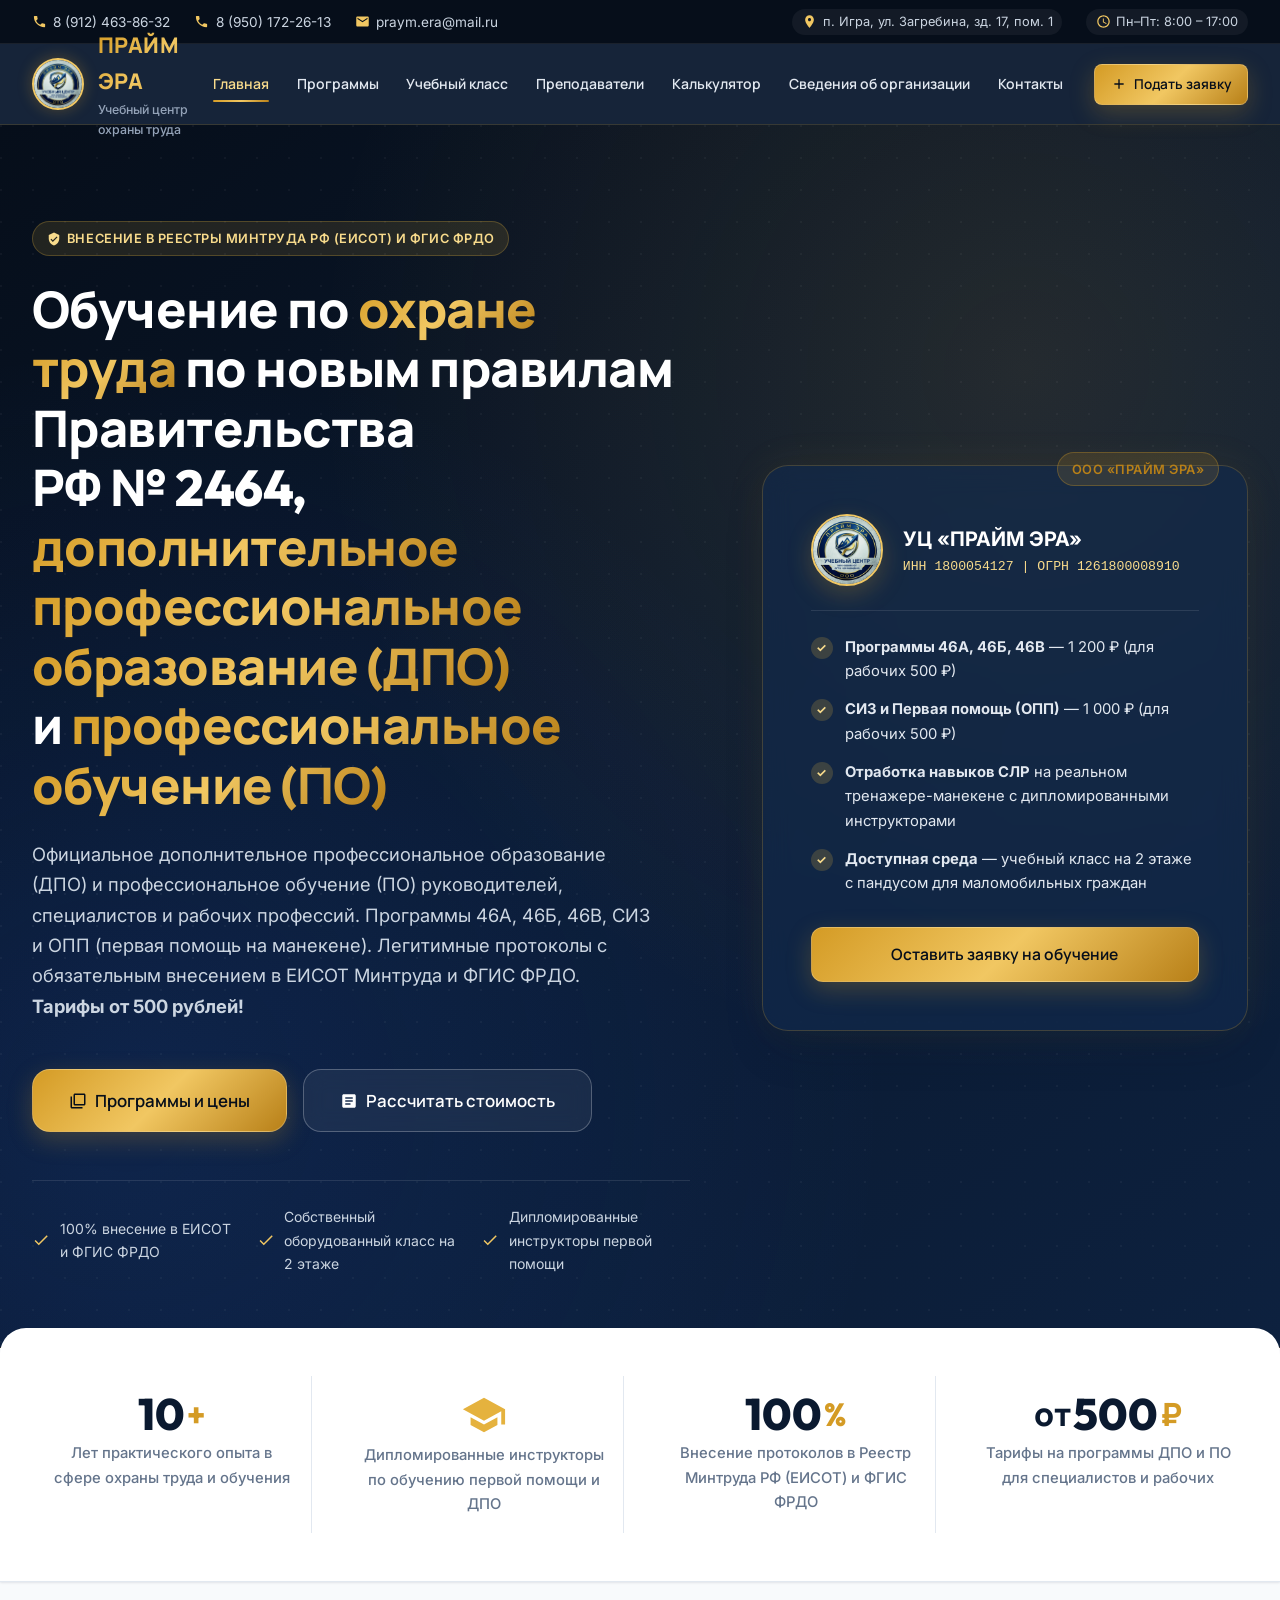
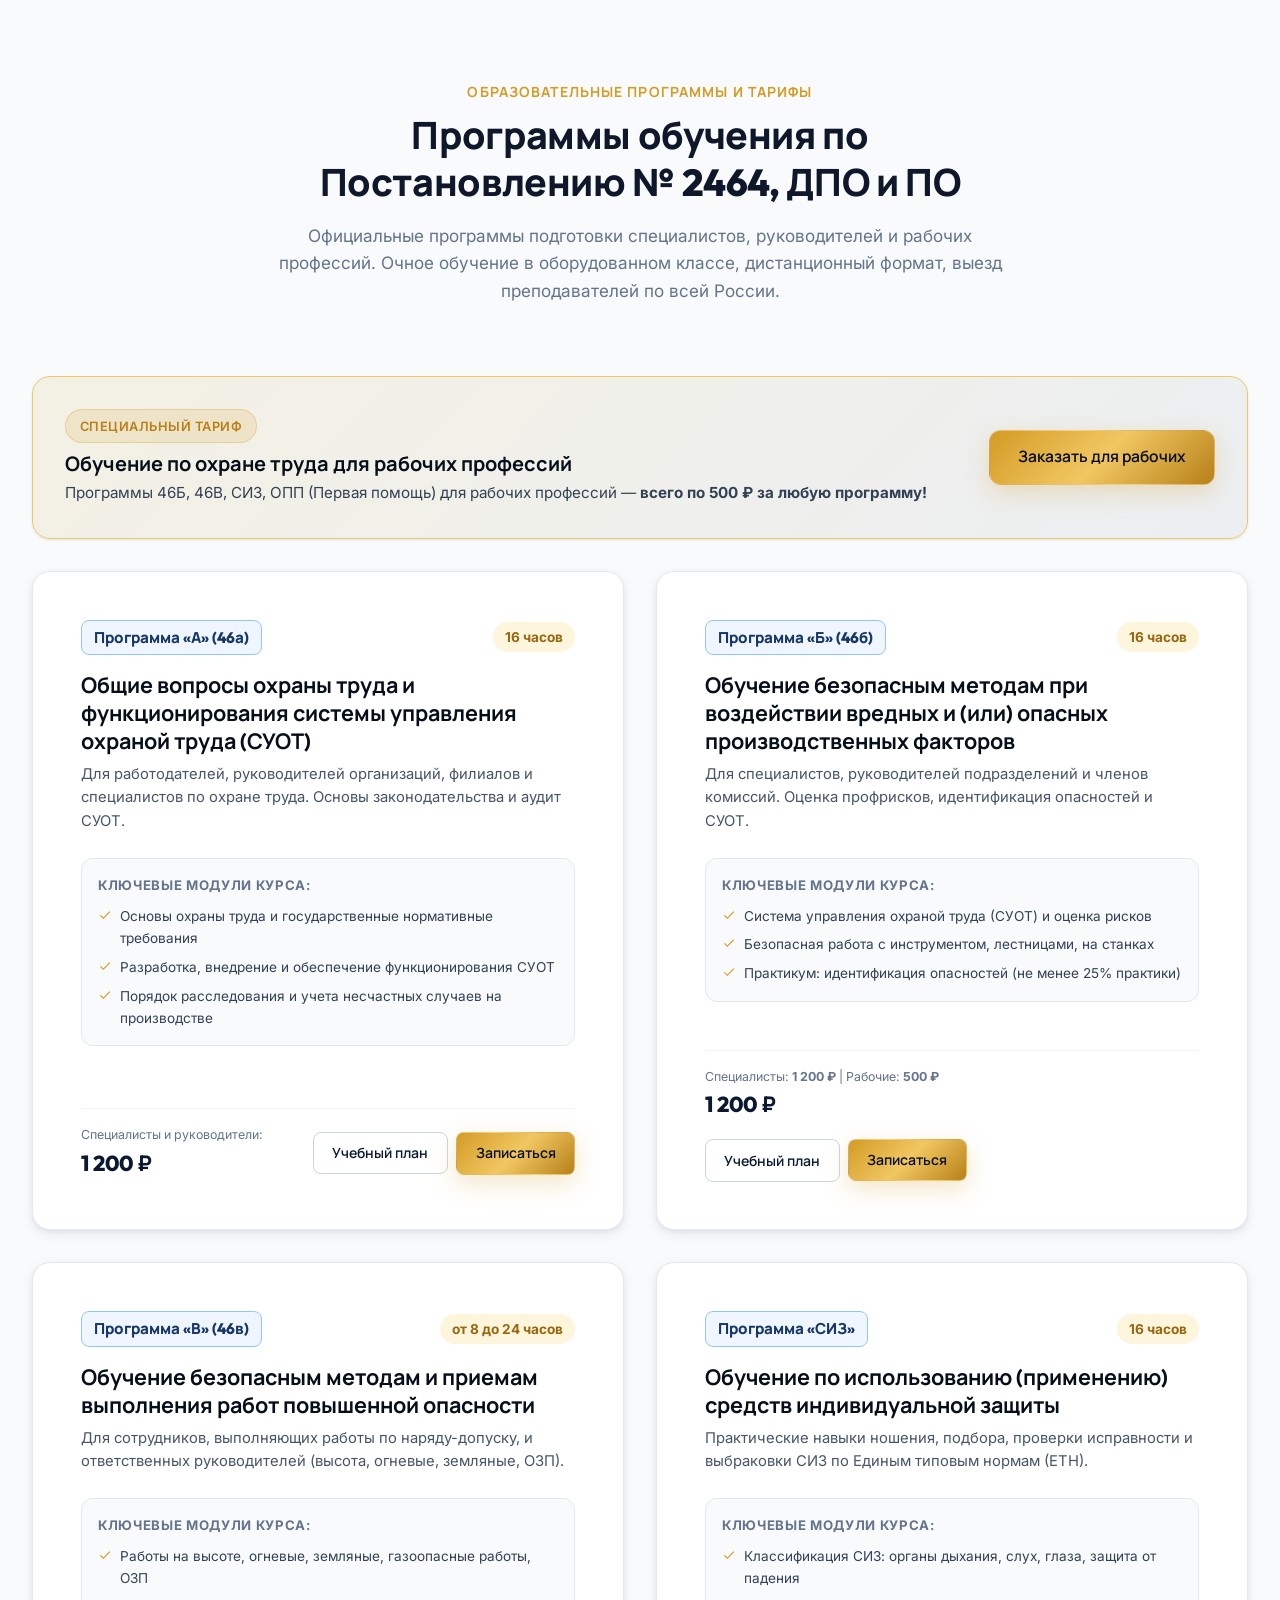
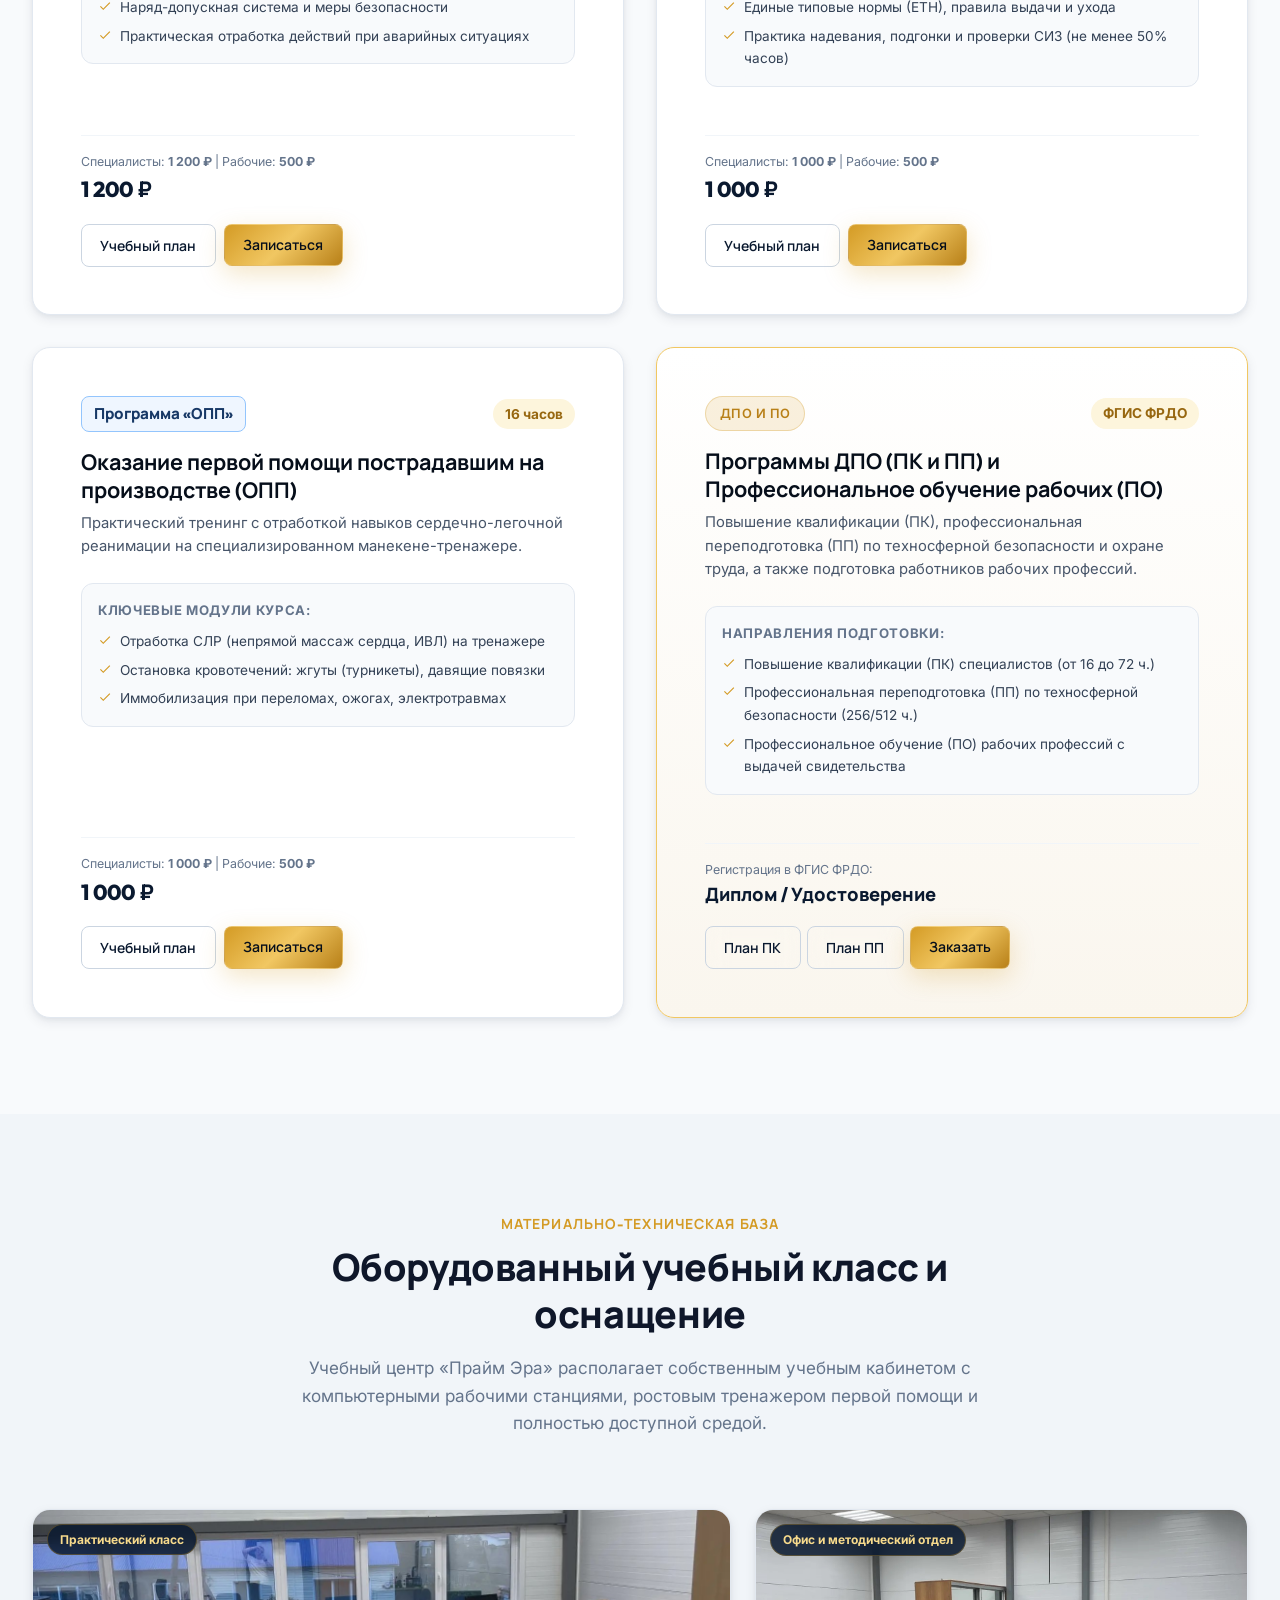
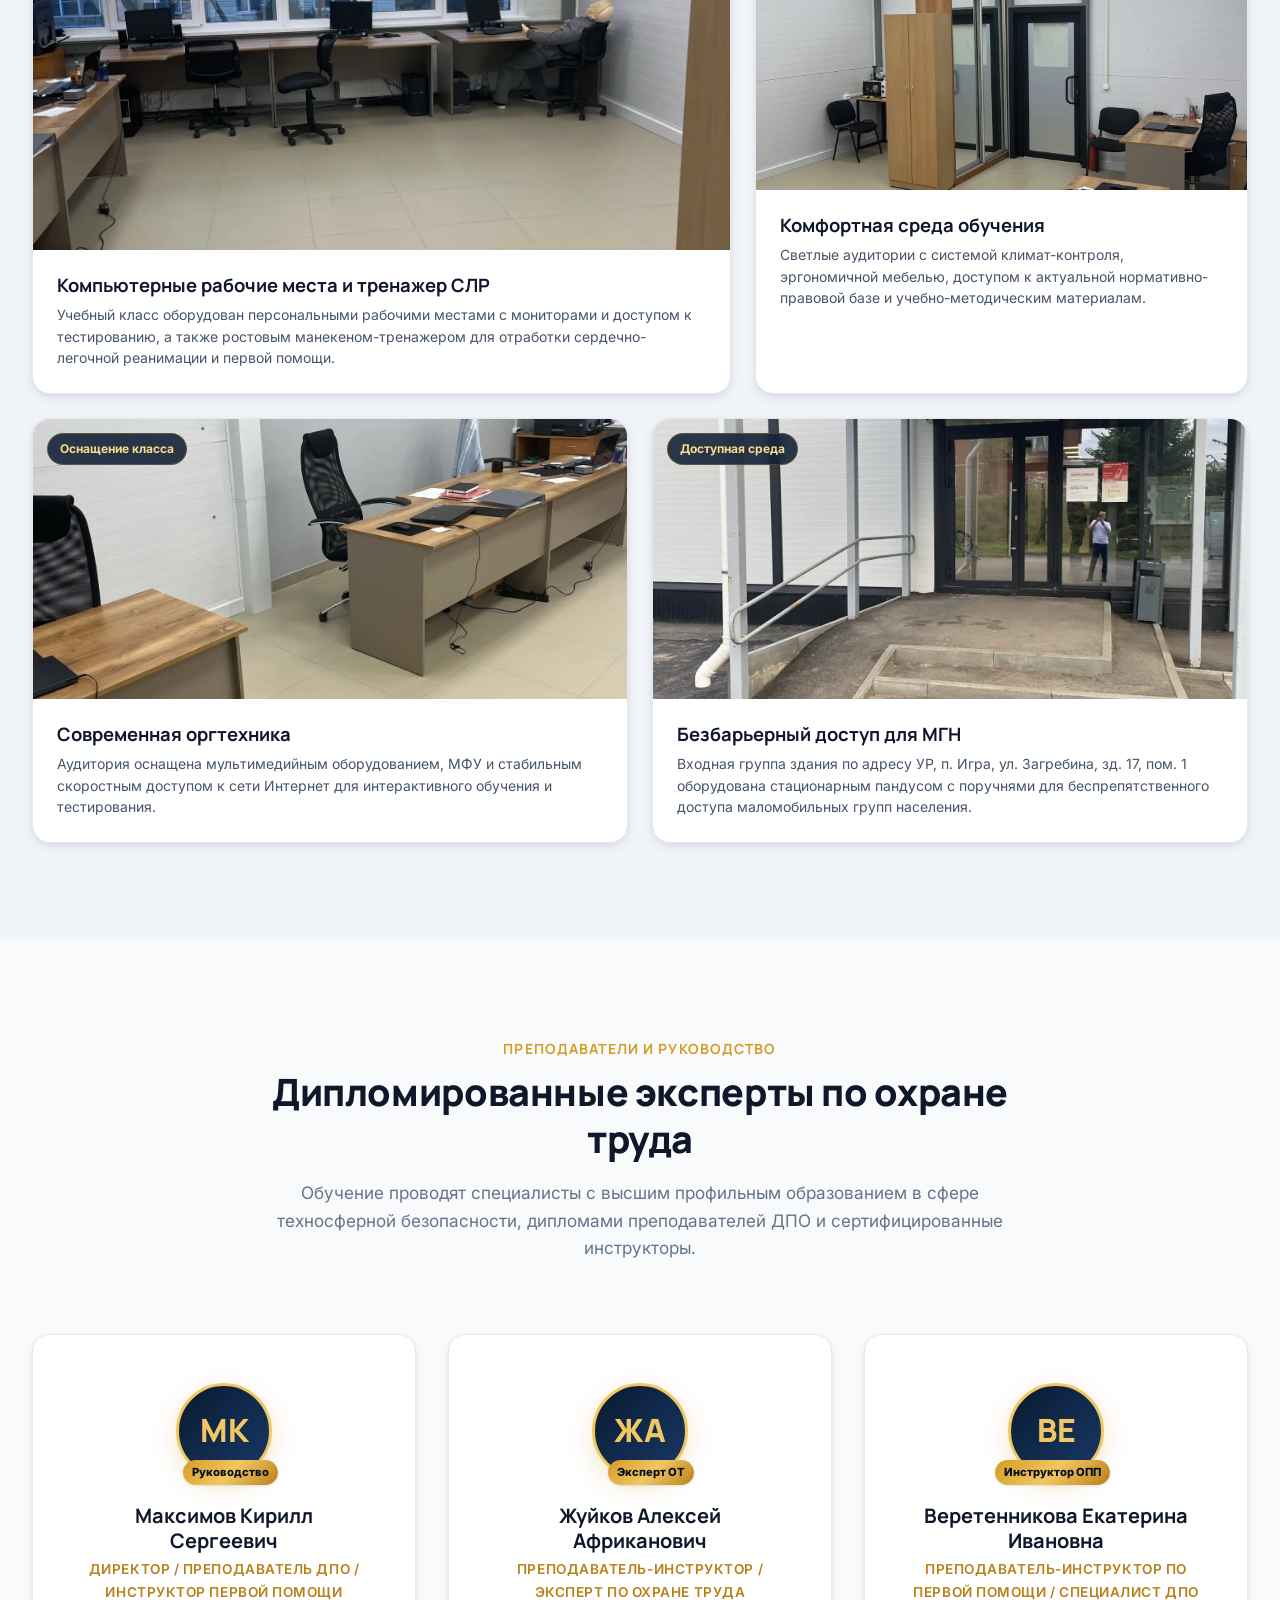
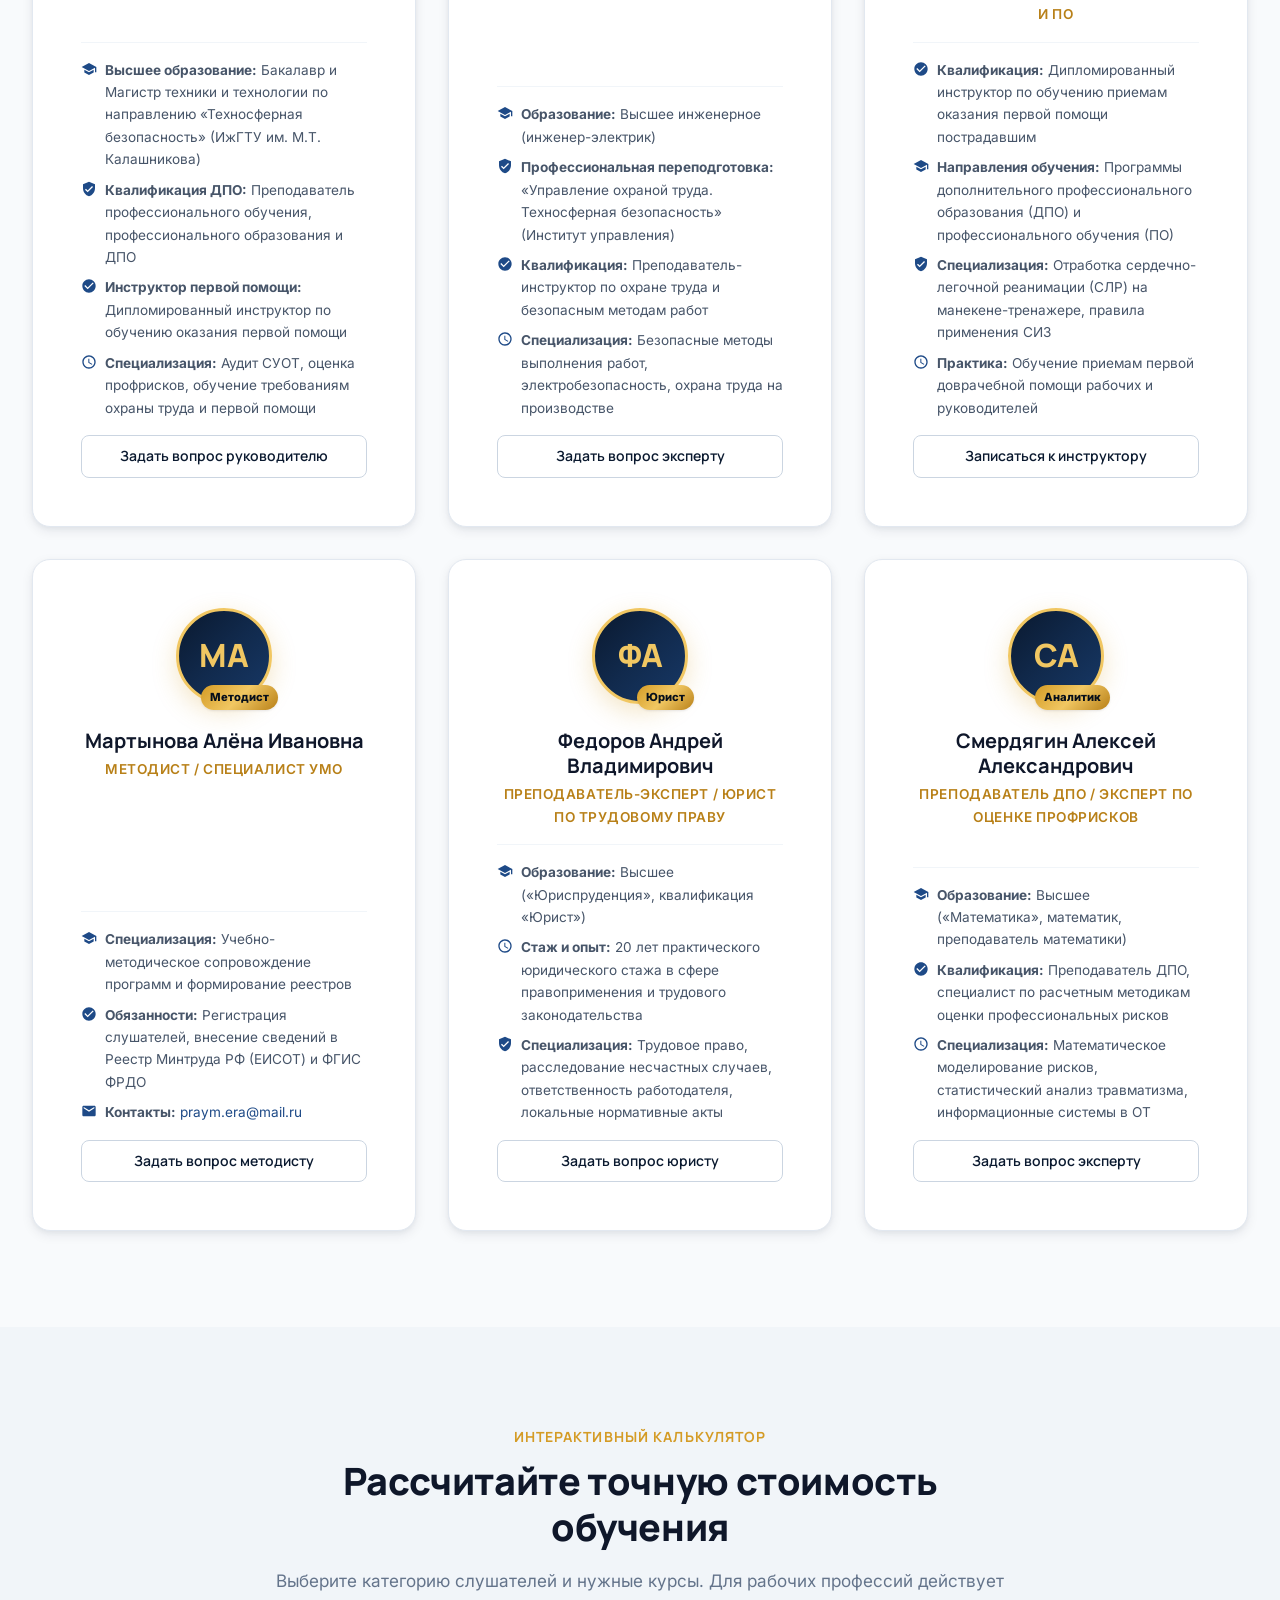
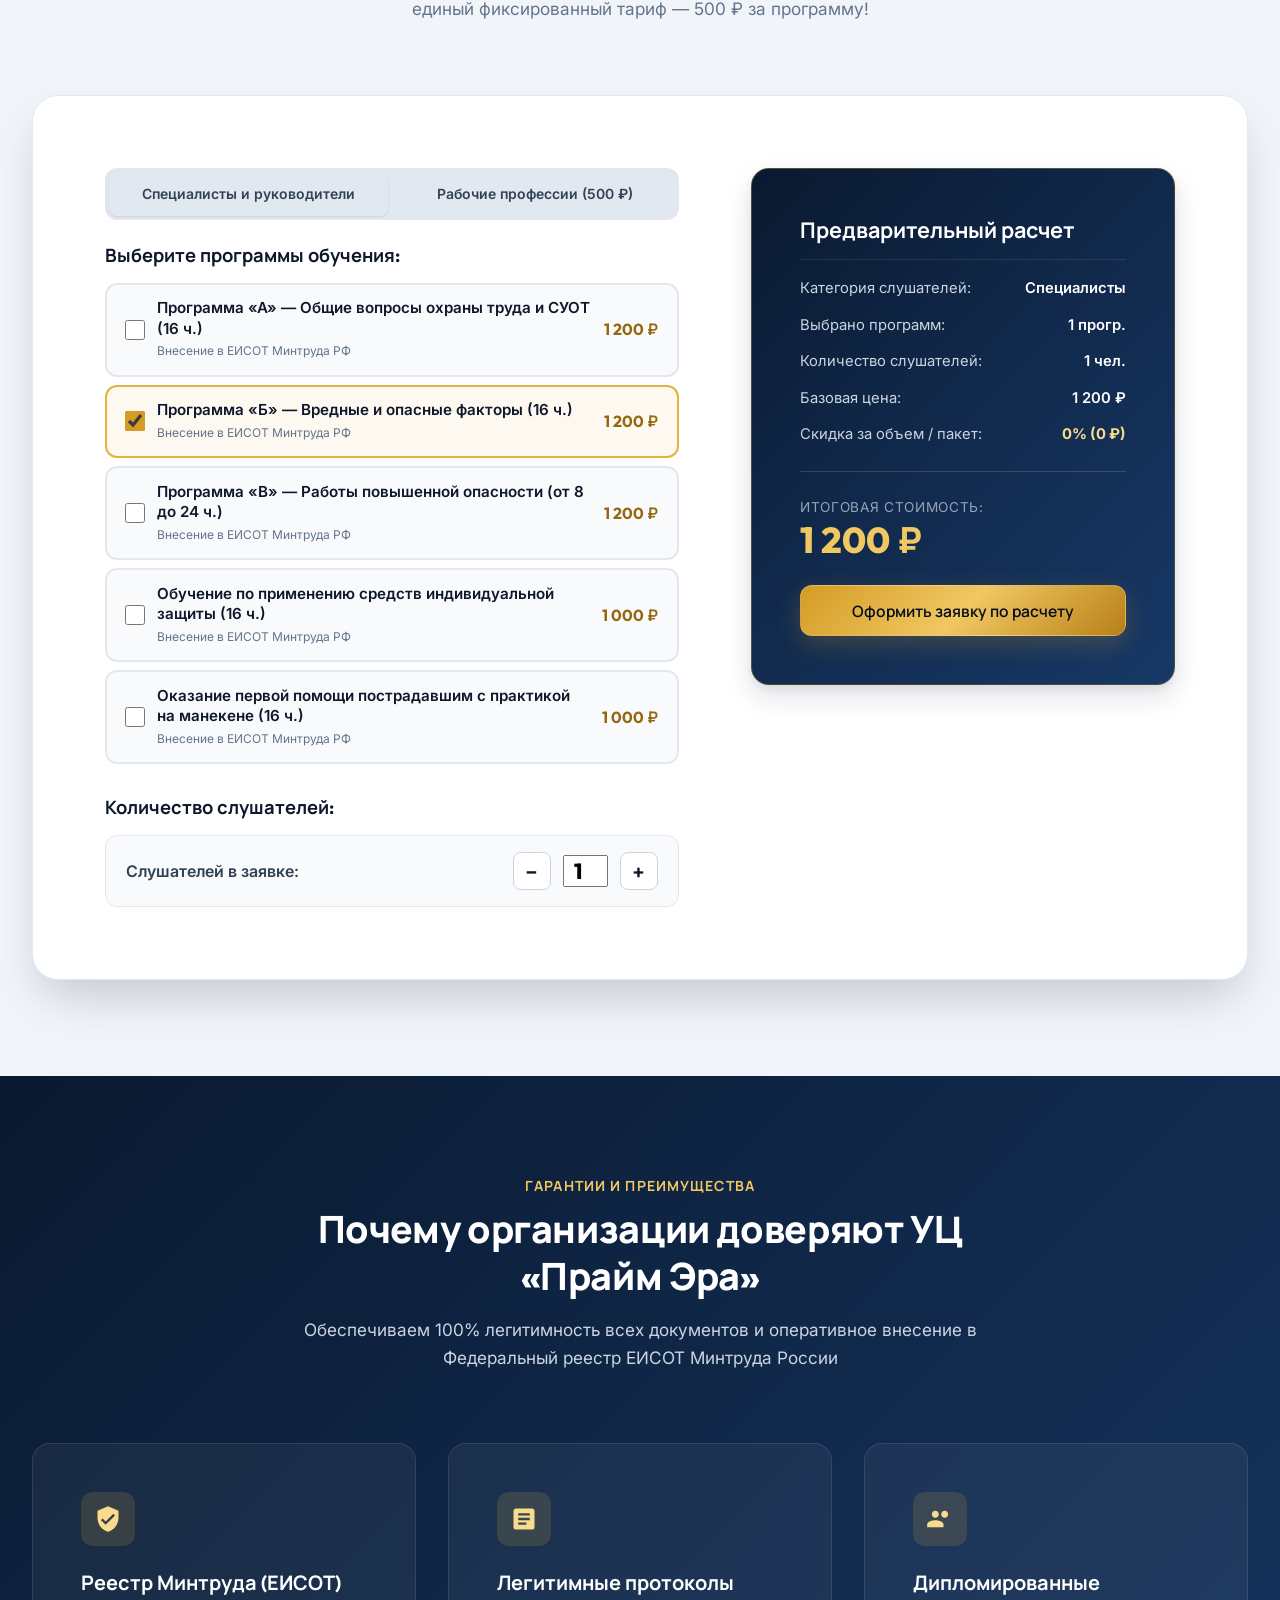
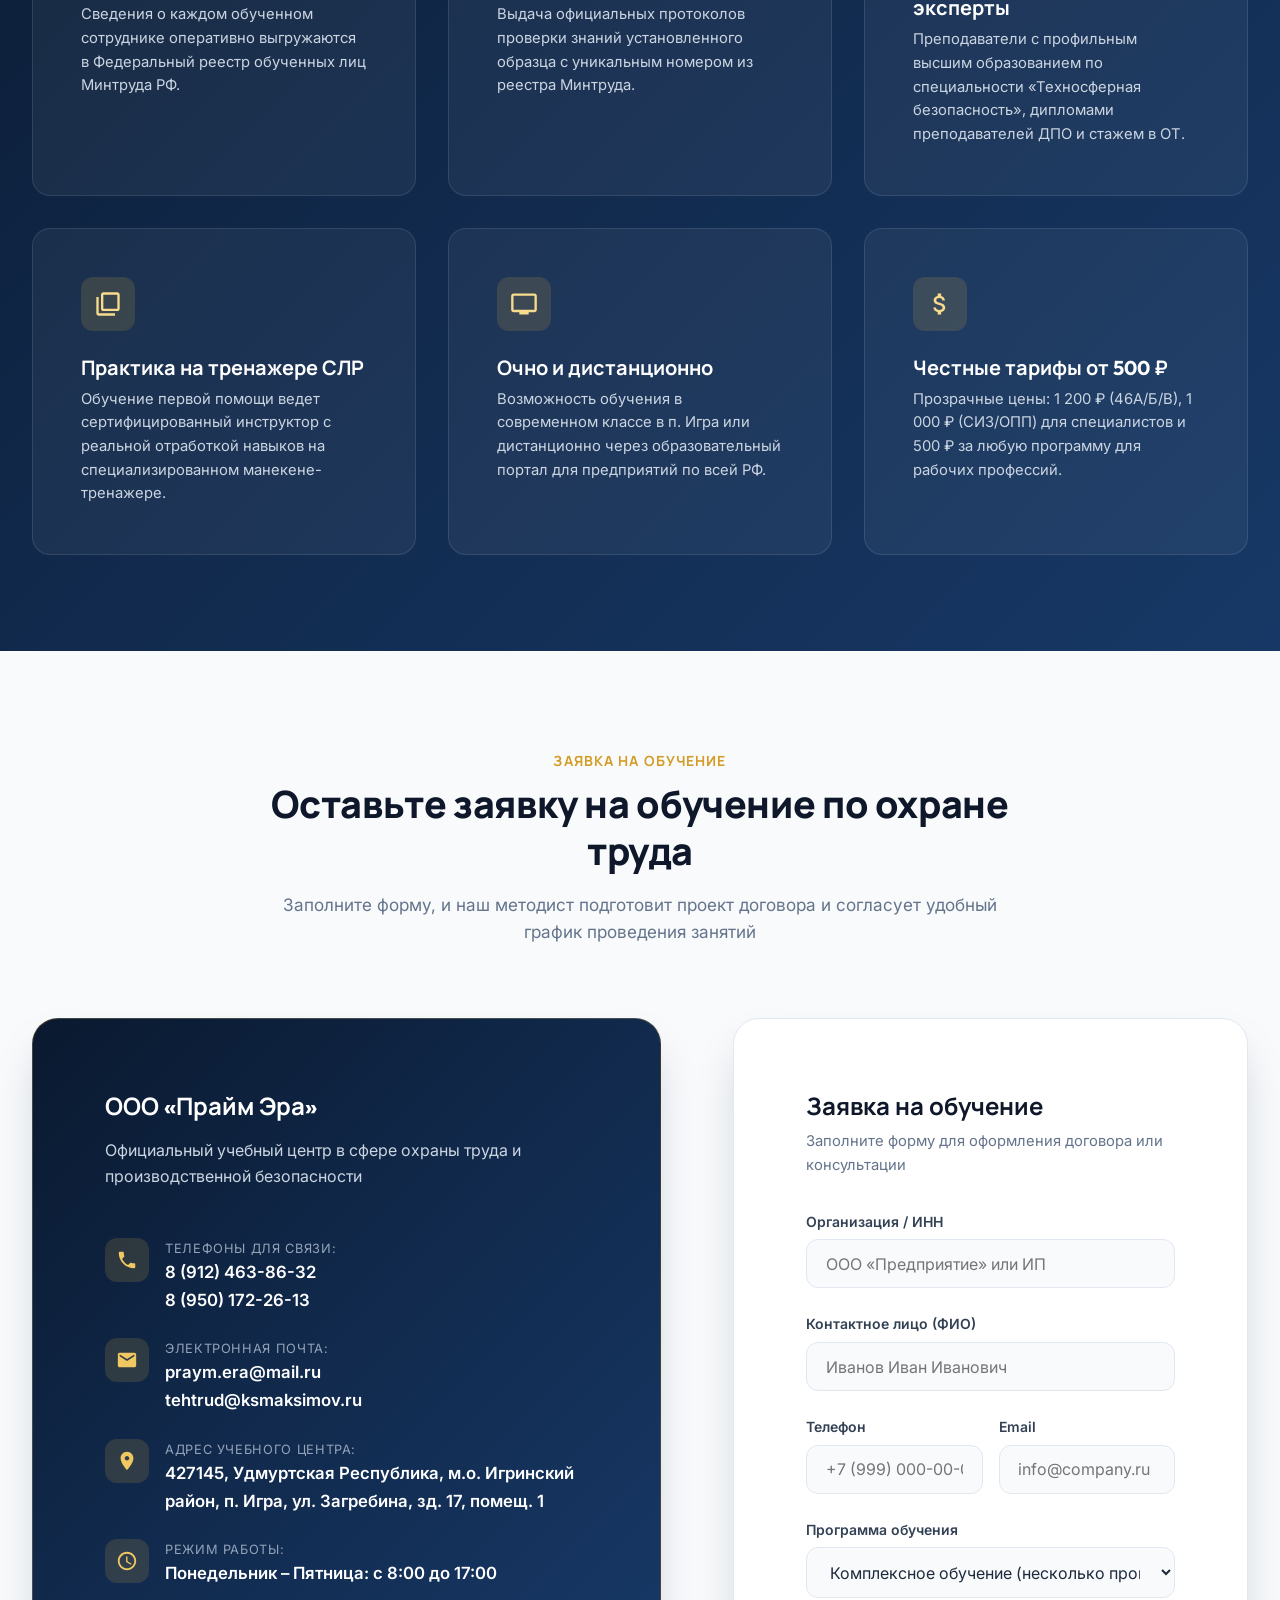
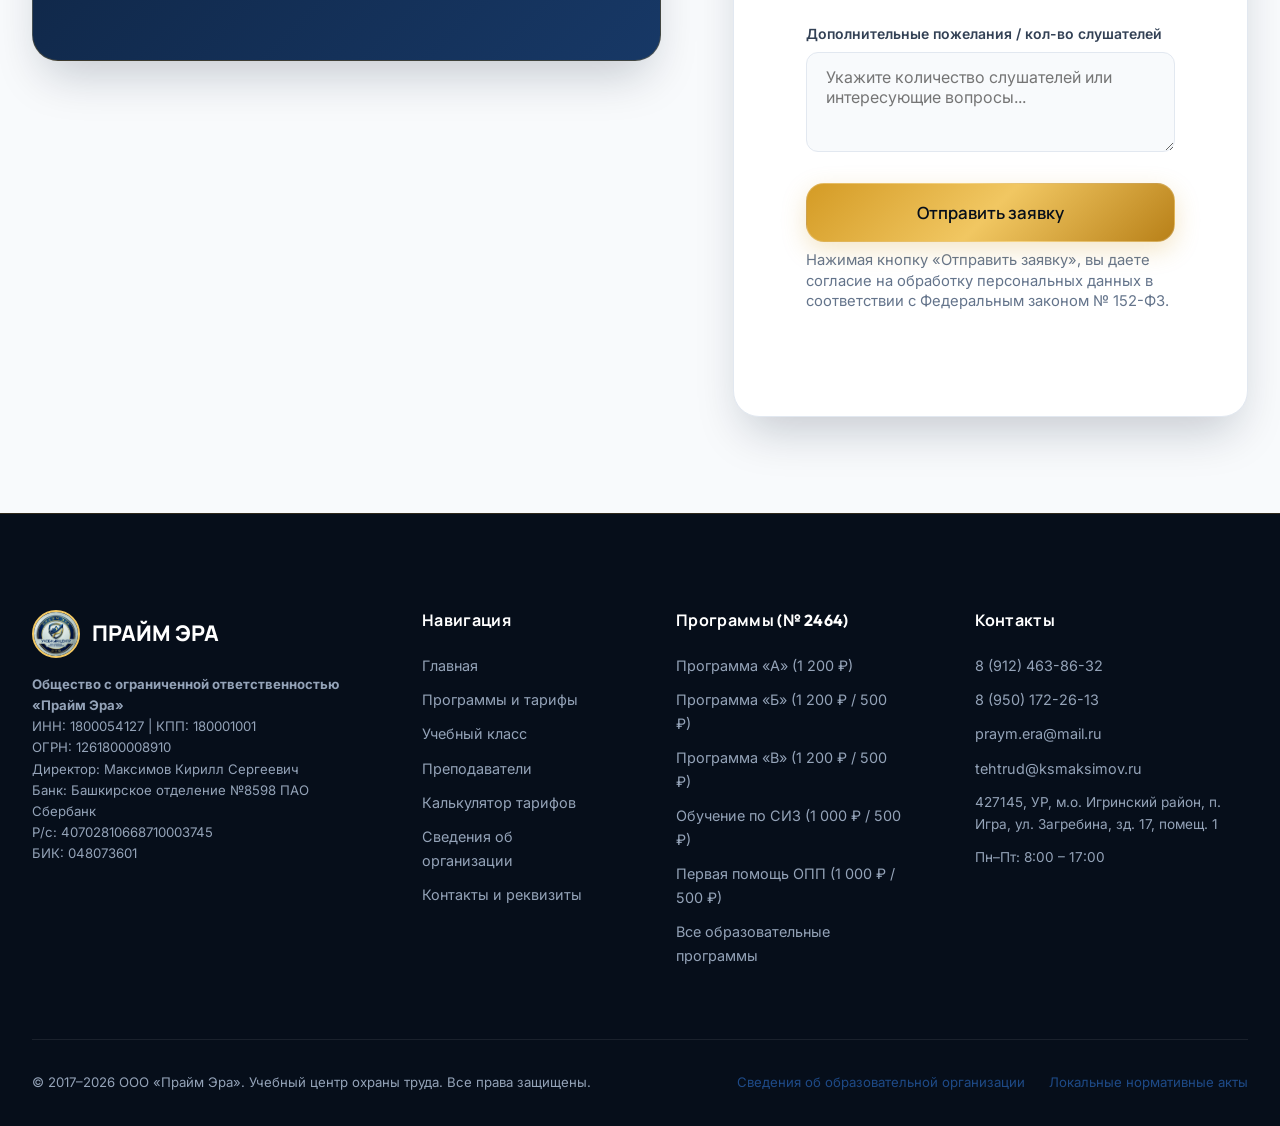
==== commit f3fc01d3: "Add files via upload" ====
--- a/index.html
+++ b/index.html
@@ -445,7 +445,7 @@
             </div>
             <h3 class="program-card__title">Программы ДПО (ПК и ПП) и Профессиональное обучение рабочих (ПО)</h3>
             <p class="program-card__desc">
-              Повышение квалификации (ПК), профессиональная переподготовка (ПП) по техносферной безопасности и охране труда, а также подготовка рабочих профессий.
+              Повышение квалификации (ПК), профессиональная переподготовка (ПП) по техносферной безопасности и охране труда, а также подготовка работников рабочих профессий.
             </p>
             
             <div class="program-card__topics">
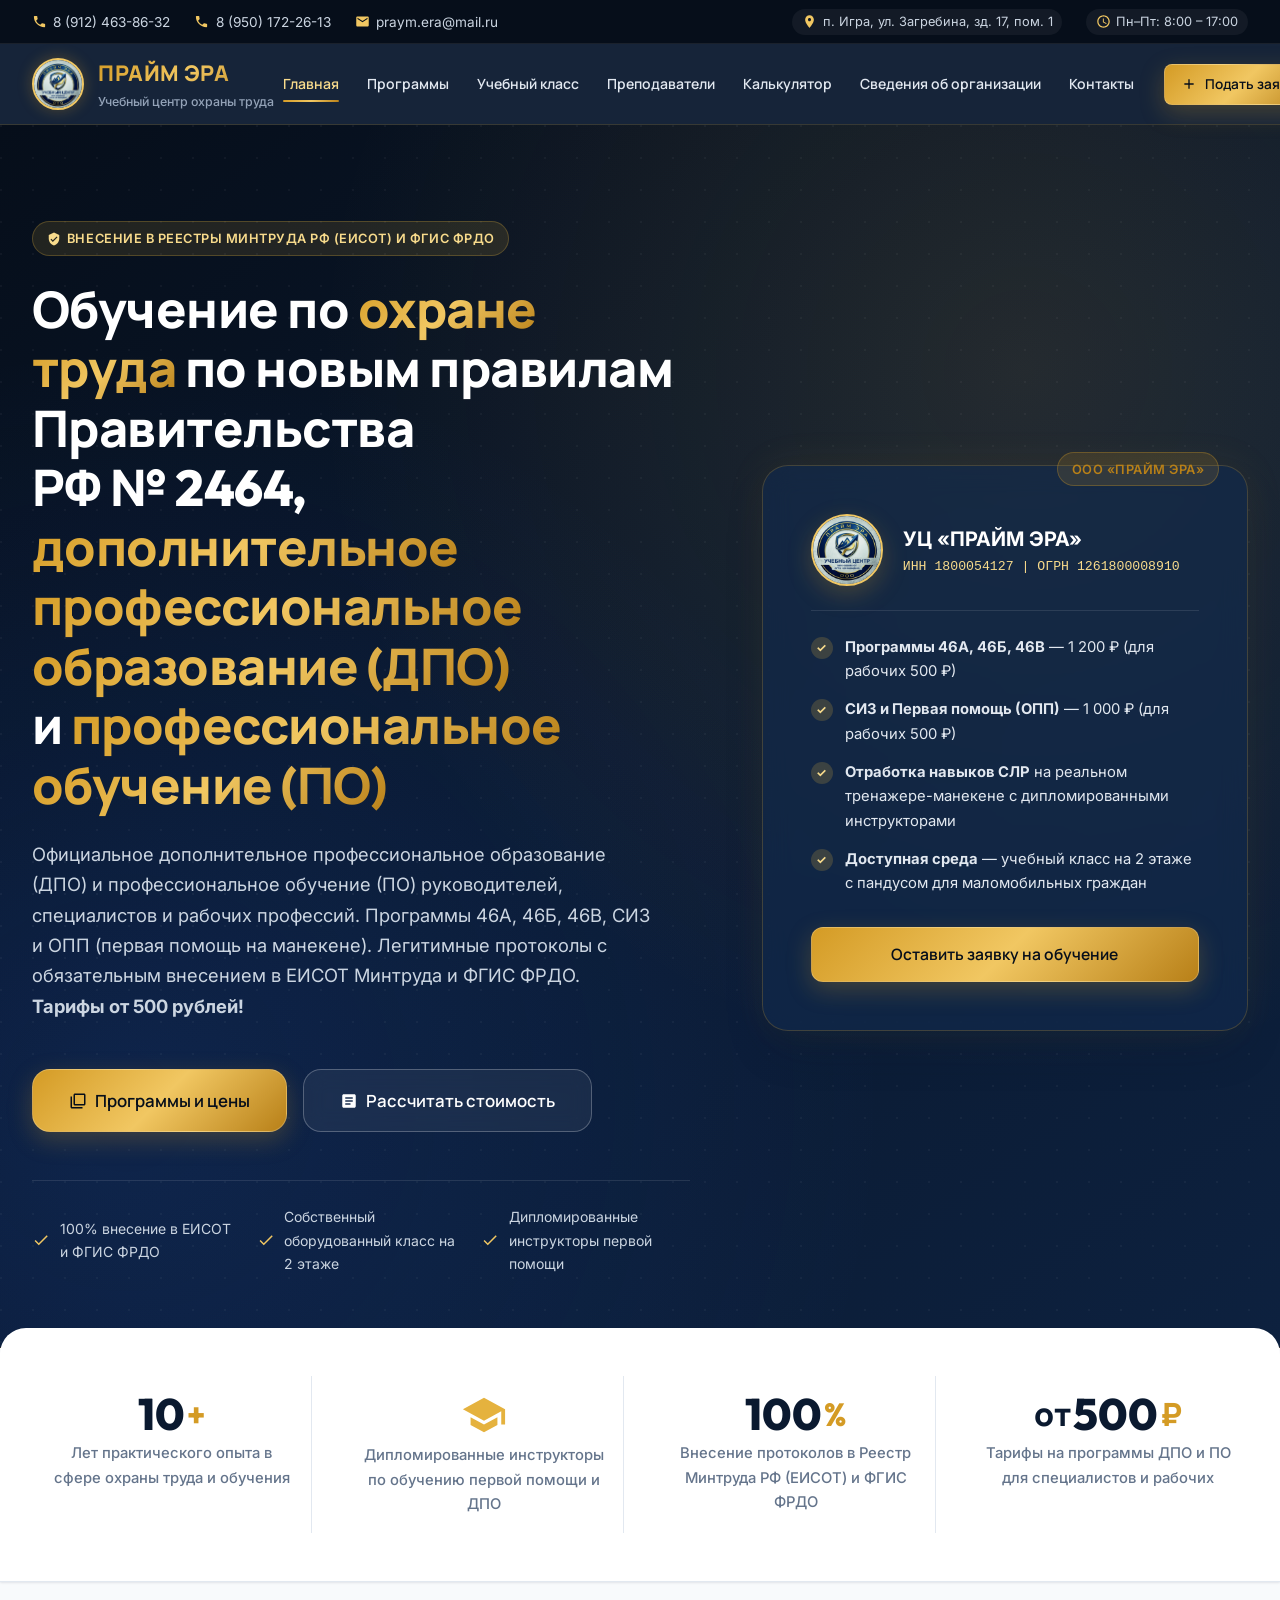
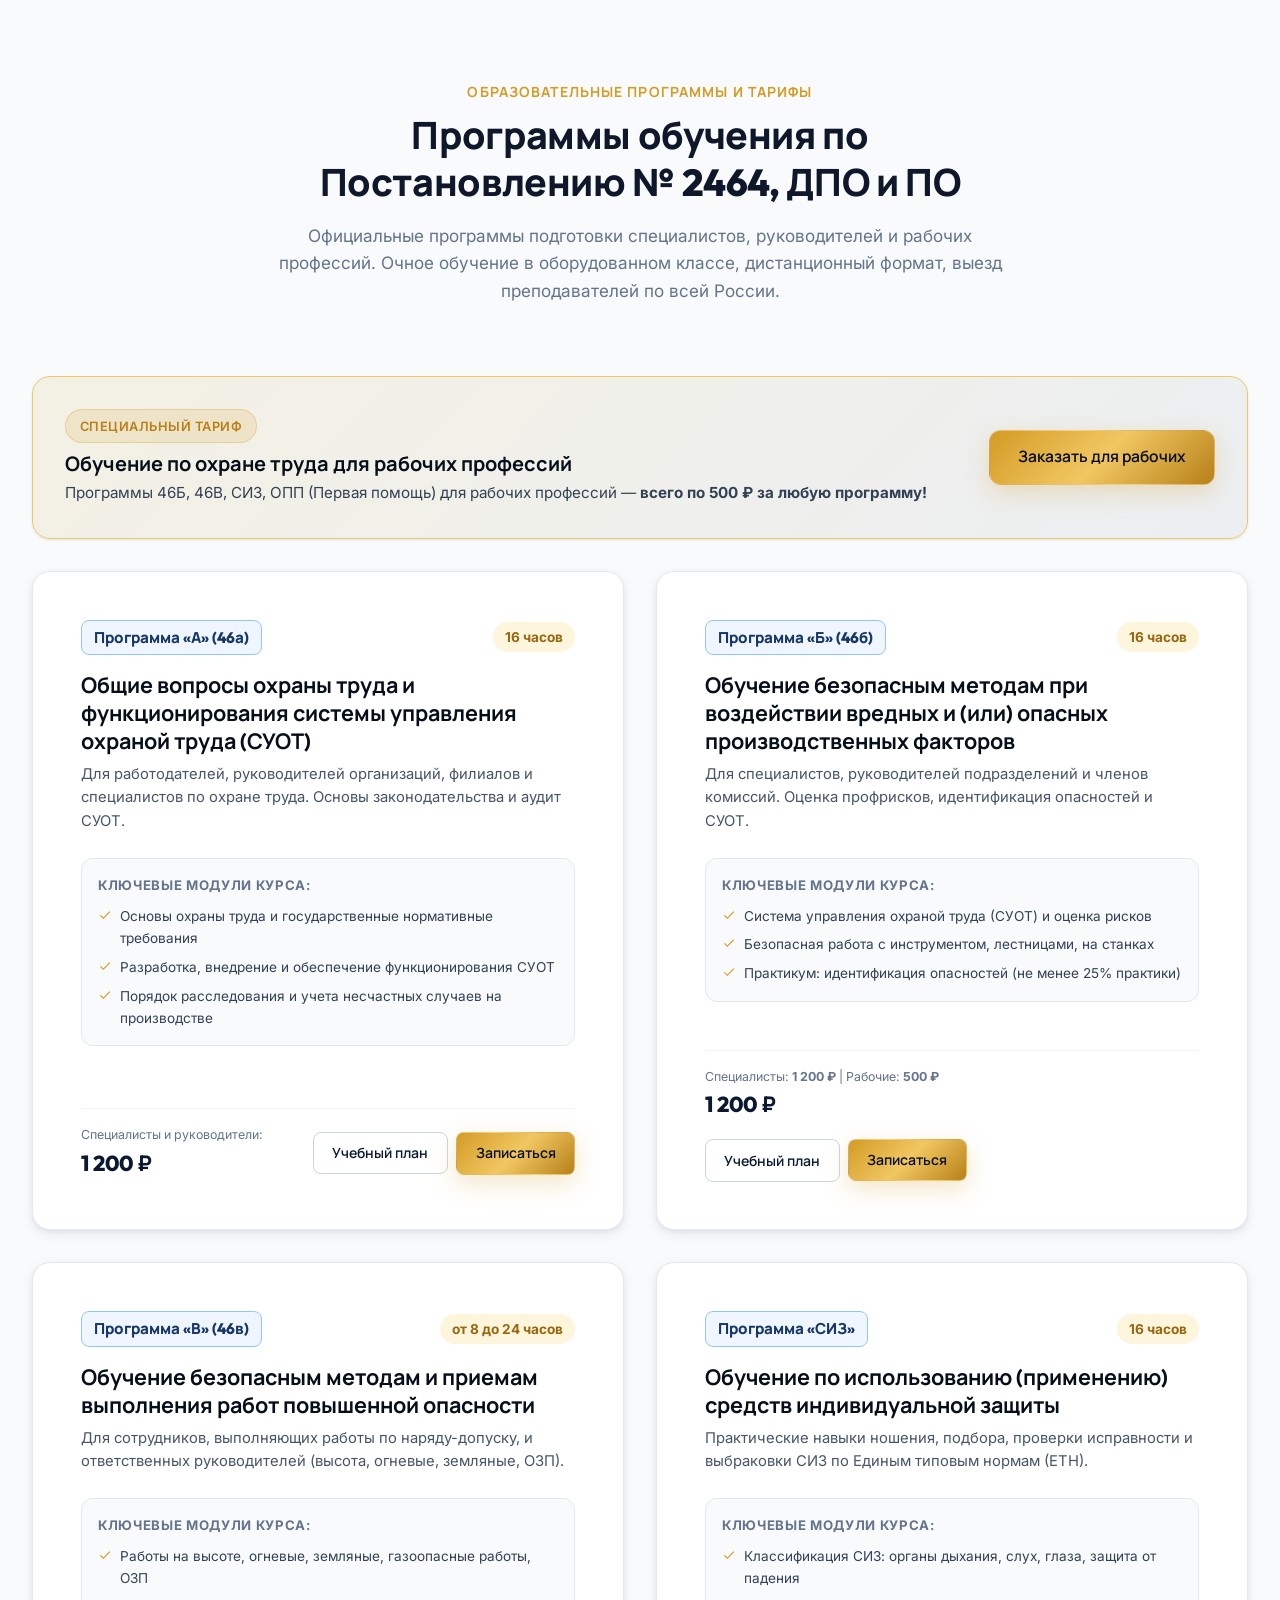
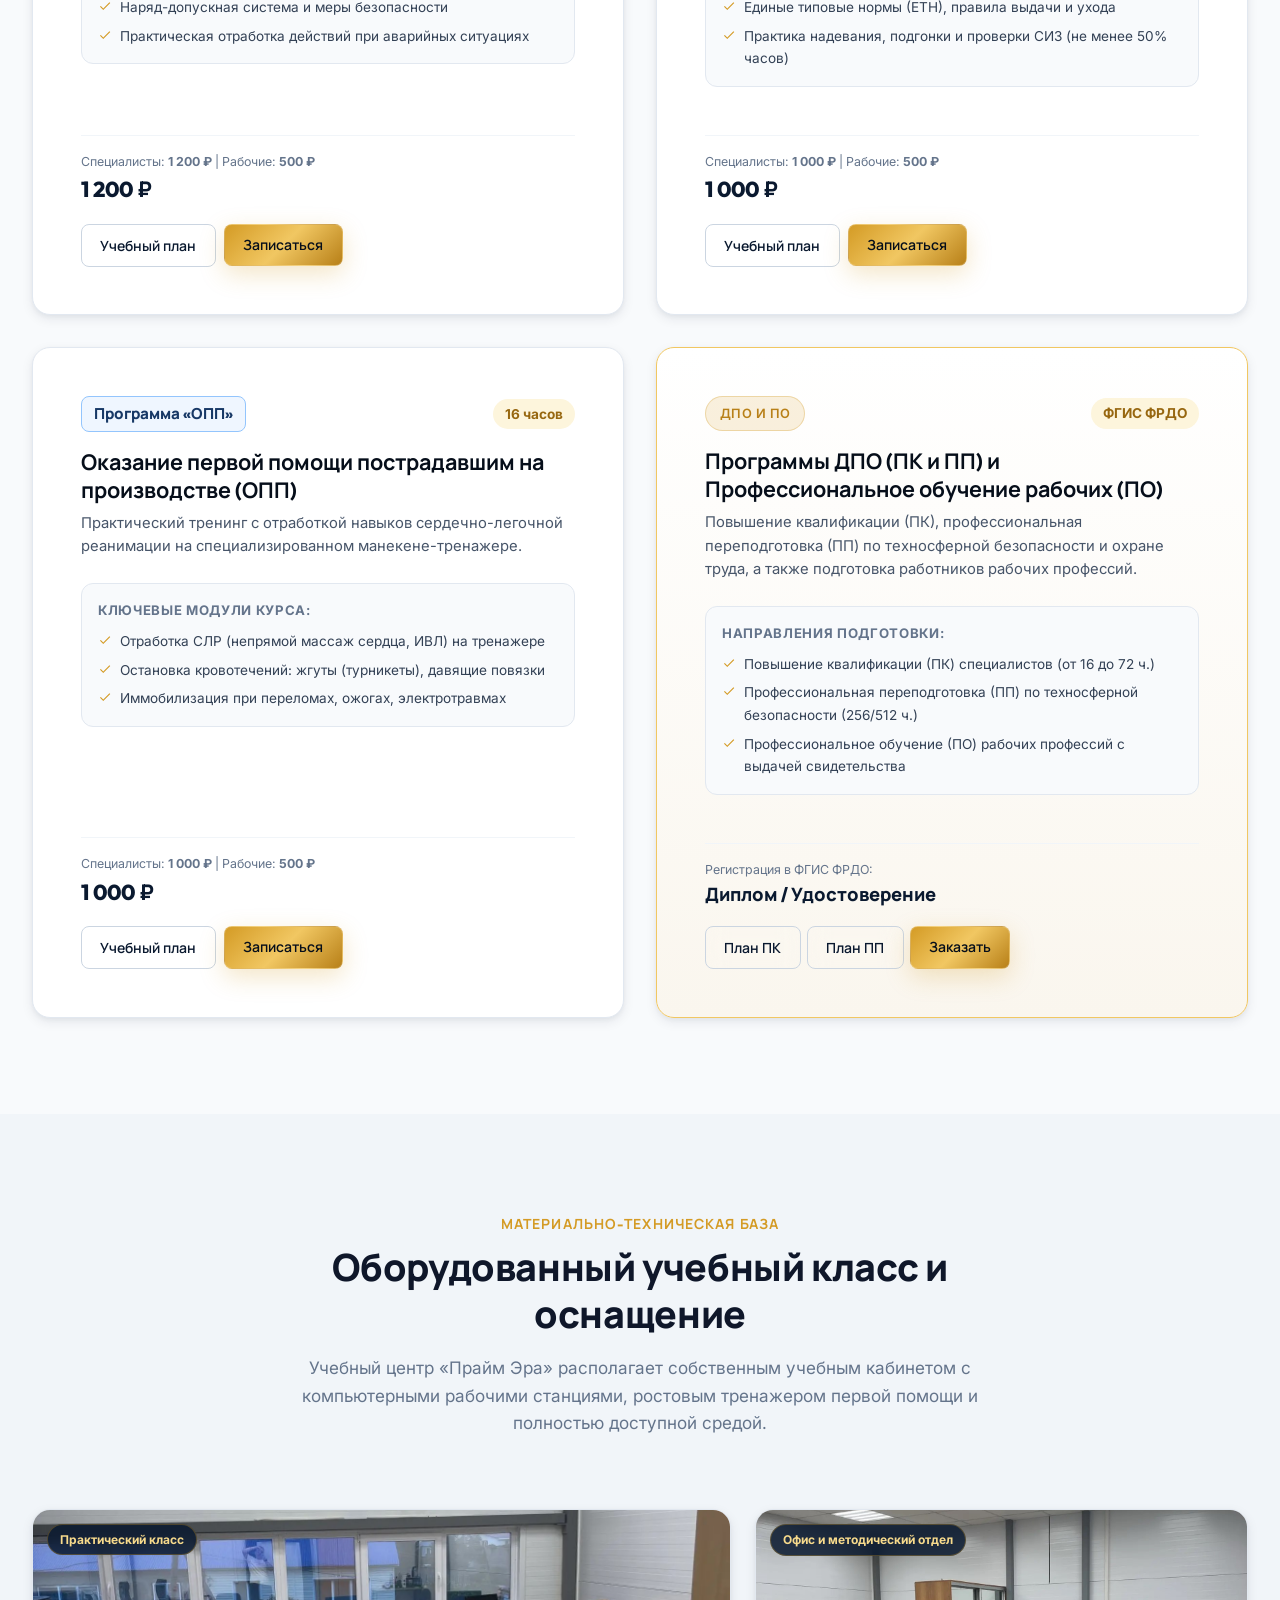
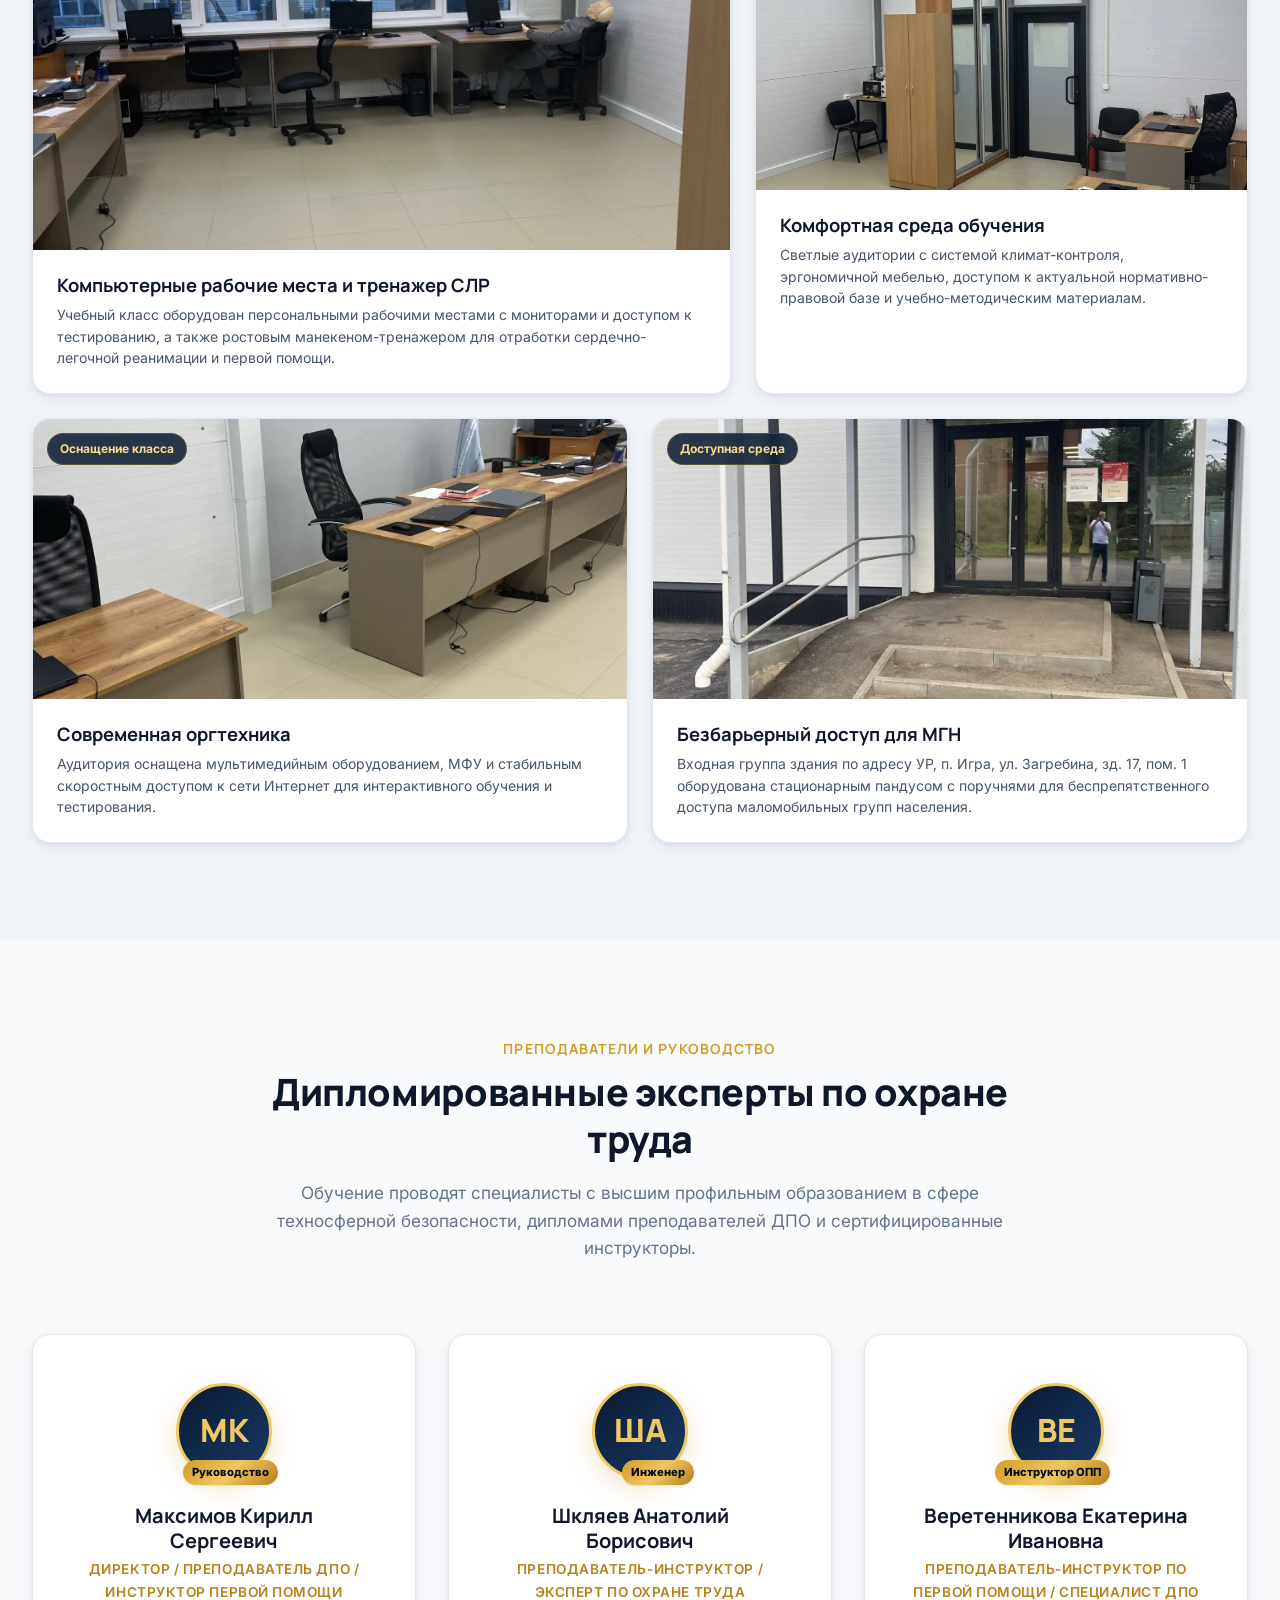
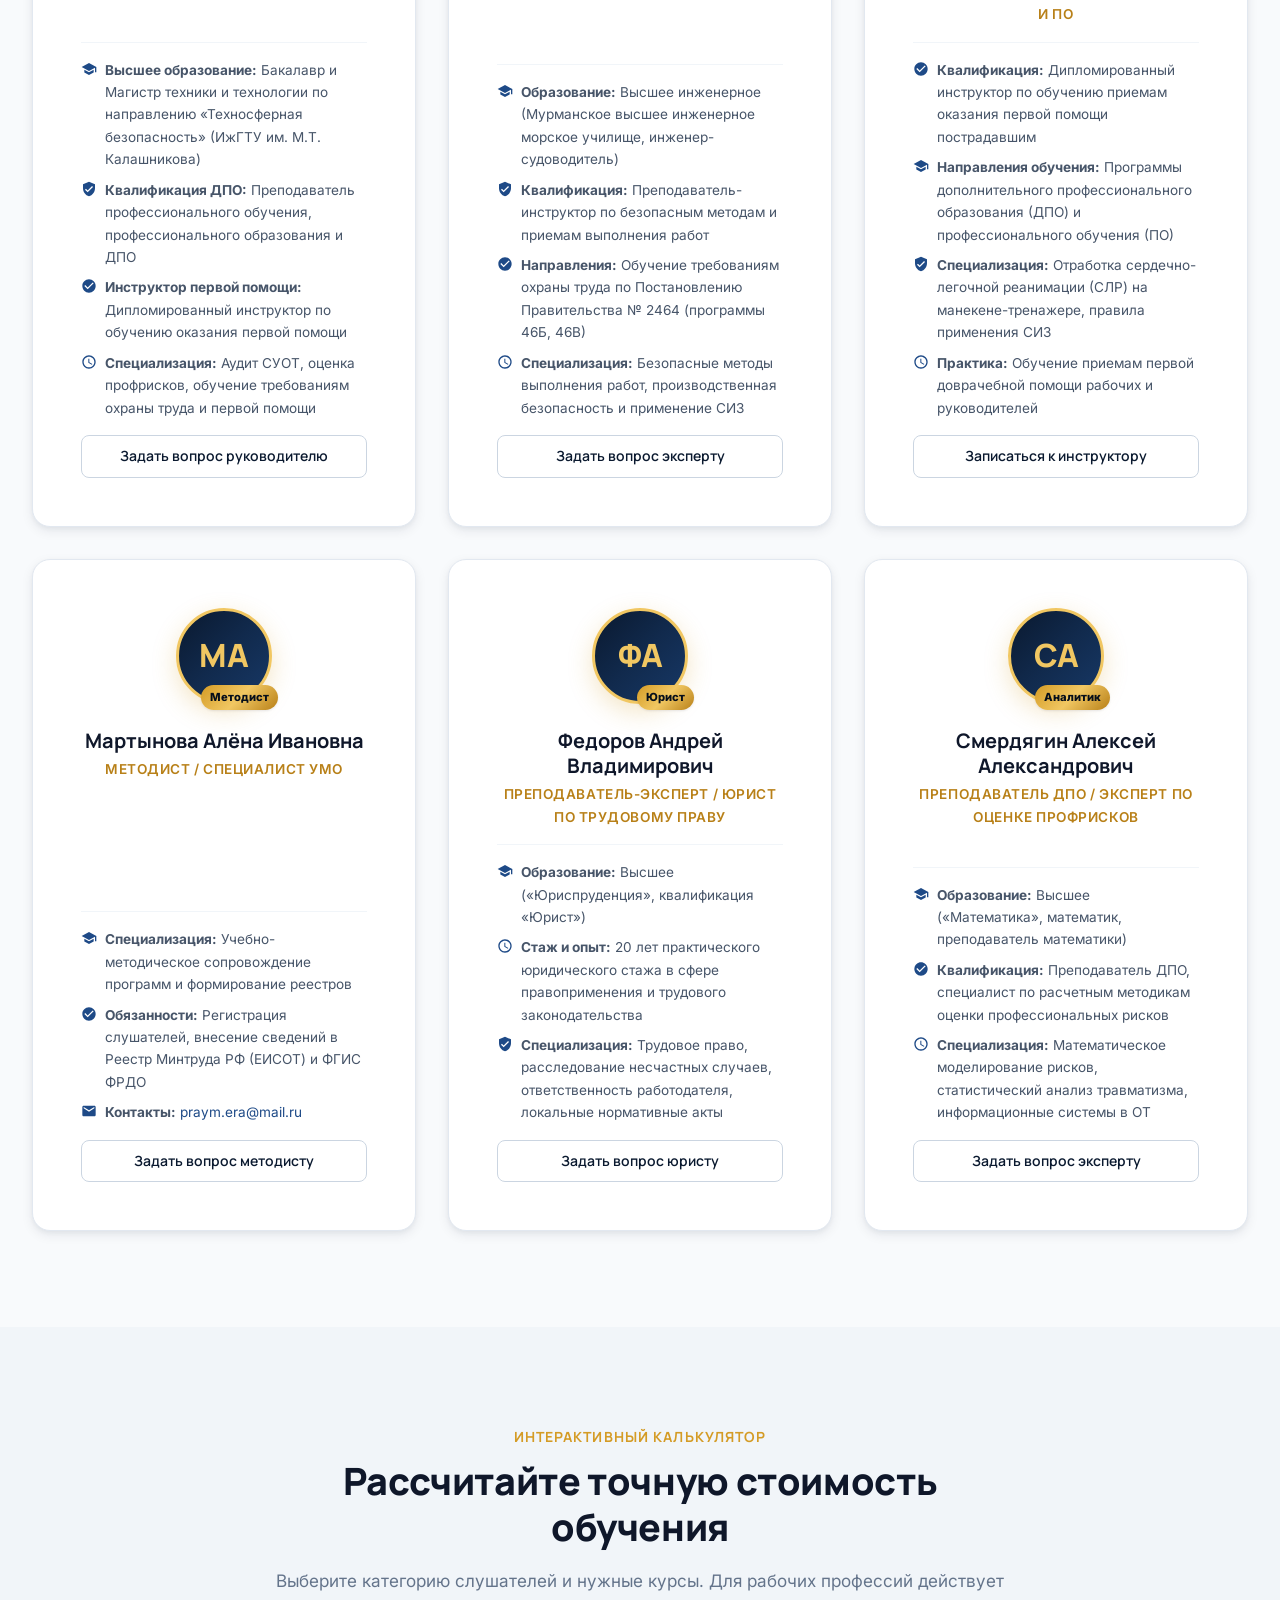
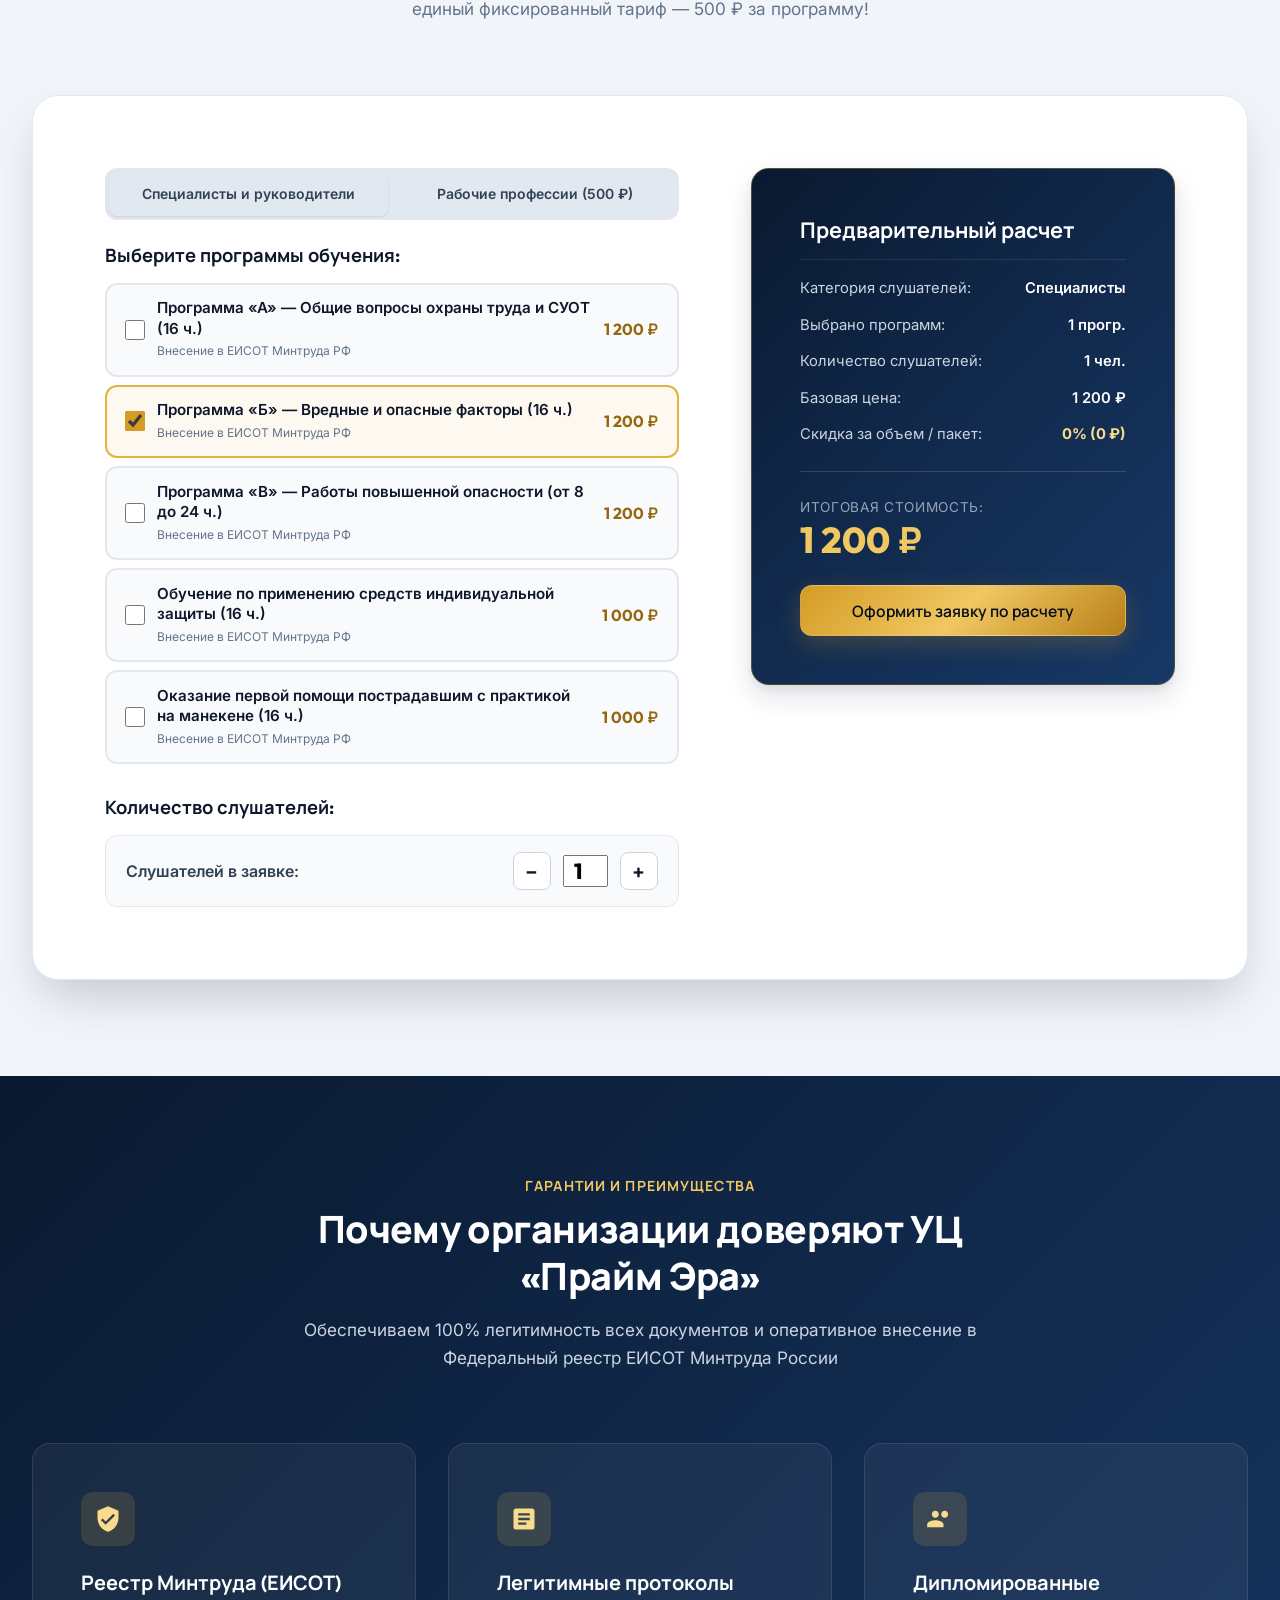
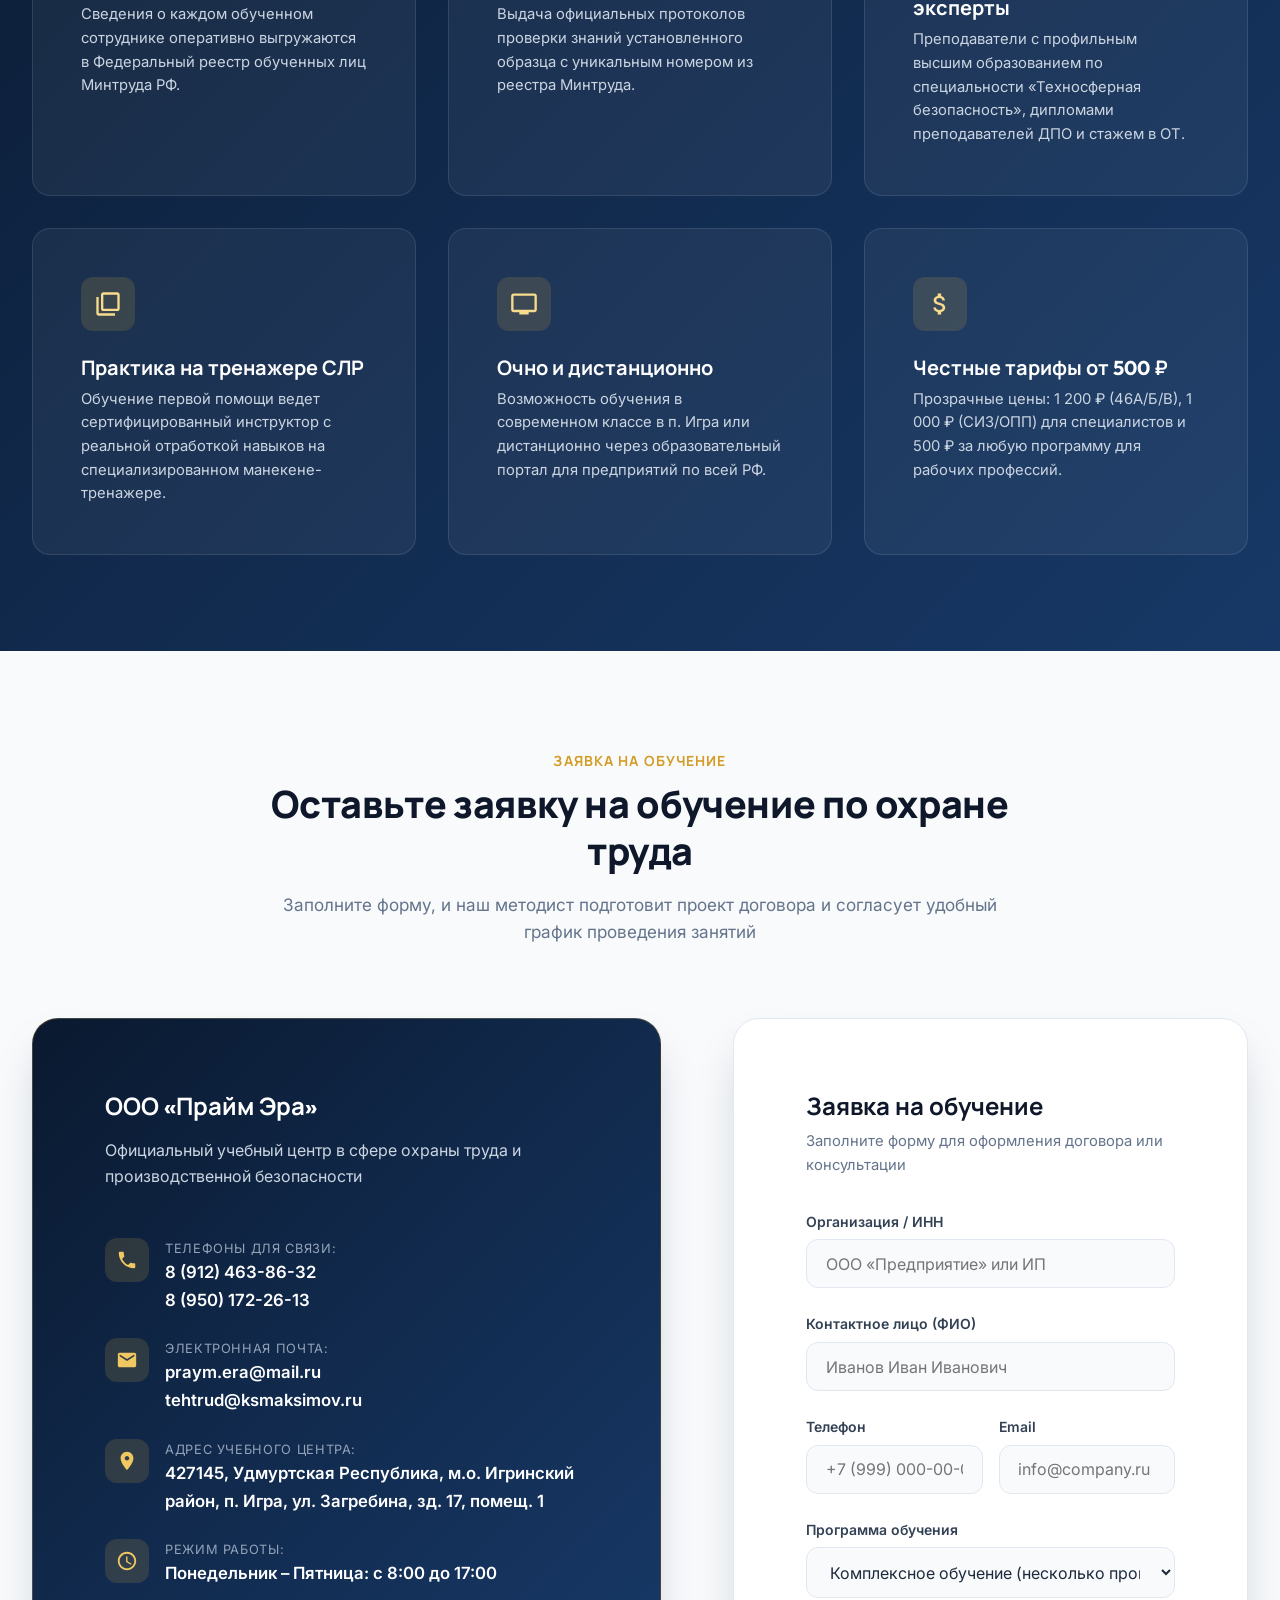
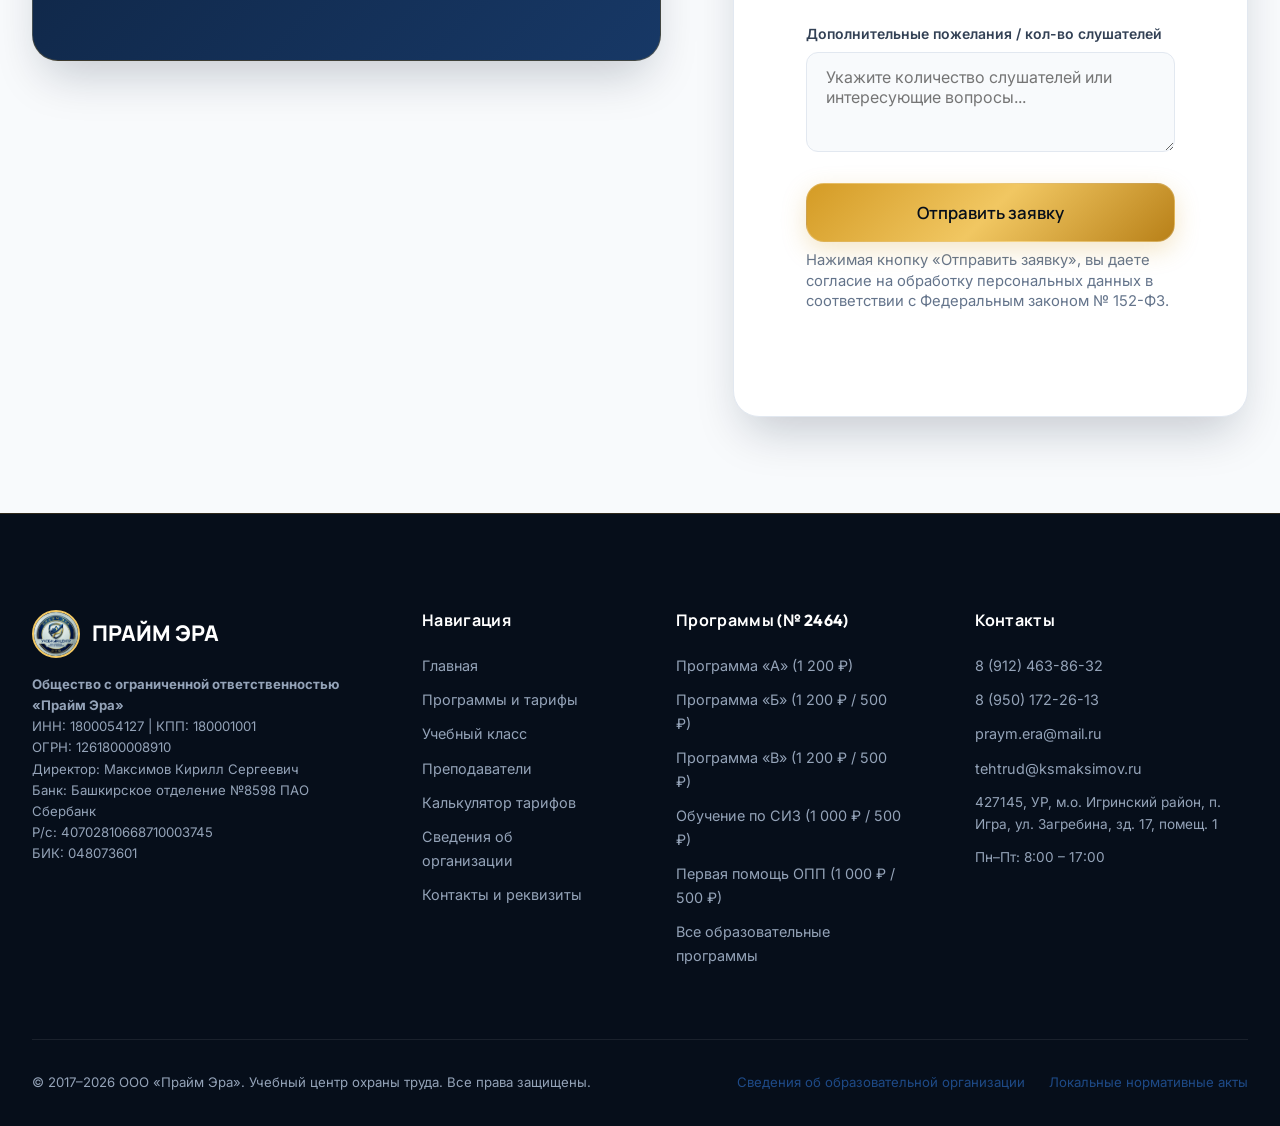
==== commit e127bc74: "Add files via upload" ====
--- a/index.html
+++ b/index.html
@@ -3,6 +3,11 @@
 <head>
   <meta charset="UTF-8">
   <meta name="viewport" content="width=device-width, initial-scale=1.0">
+  <script>
+    if (location.protocol !== 'https:' && location.hostname.indexOf('praymera.ru') !== -1) {
+      location.replace('https://' + location.host + location.pathname + location.search + location.hash);
+    }
+  </script>
   <title>Учебный центр «Прайм Эра» — Обучение по охране труда по Постановлению № 2464</title>
   <meta name="description" content="Учебный центр ООО «Прайм Эра» — официальное обучение по охране труда (программы 46А, 46Б, 46В, СИЗ, ОПП). Протоколы с внесением в ЕИСОТ Минтруда РФ. Цены от 500 руб. Очно и дистанционно.">
   <meta name="keywords" content="Прайм Эра, учебный центр охраны труда, обучение охране труда 2464, программа А, программа Б, программа В, СИЗ, первая помощь, ОПП, Игра Удмуртия">
@@ -20,6 +25,8 @@
   
   <link rel="stylesheet" href="style.css">
   <link rel="icon" type="image/png" href="images/logo.png">
+  <link rel="shortcut icon" href="favicon.ico">
+  <link rel="apple-touch-icon" href="images/logo.png">
 </head>
 <body>
 
@@ -597,31 +604,31 @@
           <a href="#callback" class="btn btn--outline btn--sm team-card__docs-btn" style="color:var(--primary-900);border-color:var(--slate-300);margin-top:var(--space-md)">Задать вопрос руководителю</a>
         </div>
 
-        <!-- Zhuykov Alexey Afrikanovich -->
+        <!-- Shklyaev Anatoliy Borisovich -->
         <div class="team-card fade-in-element">
           <div class="team-card__avatar-wrap">
-            <div class="team-card__avatar">ЖА</div>
-            <span class="team-card__exp-badge">Эксперт ОТ</span>
-          </div>
-          <h3 class="team-card__name">Жуйков Алексей Африканович</h3>
+            <div class="team-card__avatar">ША</div>
+            <span class="team-card__exp-badge">Инженер</span>
+          </div>
+          <h3 class="team-card__name">Шкляев Анатолий Борисович</h3>
           <div class="team-card__role">Преподаватель-инструктор / Эксперт по охране труда</div>
           
           <div class="team-card__details">
             <div class="team-card__item">
               <svg viewBox="0 0 24 24" fill="currentColor"><path d="M5 13.18v4L12 21l7-3.82v-4L12 17l-7-3.82zM12 3L1 9l11 6 9-4.91V17h2V9L12 3z"/></svg>
-              <span><strong>Образование:</strong> Высшее инженерное (инженер-электрик)</span>
+              <span><strong>Образование:</strong> Высшее инженерное (Мурманское высшее инженерное морское училище, инженер-судоводитель)</span>
             </div>
             <div class="team-card__item">
               <svg viewBox="0 0 24 24" fill="currentColor"><path d="M12 1L3 5v6c0 5.55 3.84 10.74 9 12 5.16-1.26 9-6.45 9-12V5l-9-4zm-2 16l-4-4 1.41-1.41L10 14.17l6.59-6.59L18 9l-8 8z"/></svg>
-              <span><strong>Профессиональная переподготовка:</strong> «Управление охраной труда. Техносферная безопасность» (Институт управления)</span>
+              <span><strong>Квалификация:</strong> Преподаватель-инструктор по безопасным методам и приемам выполнения работ</span>
             </div>
             <div class="team-card__item">
               <svg viewBox="0 0 24 24" fill="currentColor"><path d="M12 2C6.48 2 2 6.48 2 12s4.48 10 10 10 10-4.48 10-10S17.52 2 12 2zm-2 15l-5-5 1.41-1.41L10 14.17l7.59-7.59L19 8l-9 9z"/></svg>
-              <span><strong>Квалификация:</strong> Преподаватель-инструктор по охране труда и безопасным методам работ</span>
+              <span><strong>Направления:</strong> Обучение требованиям охраны труда по Постановлению Правительства № 2464 (программы 46Б, 46В)</span>
             </div>
             <div class="team-card__item">
               <svg viewBox="0 0 24 24" fill="currentColor"><path d="M11.99 2C6.47 2 2 6.48 2 12s4.47 10 9.99 10C17.52 22 22 17.52 22 12S17.52 2 11.99 2zM12 20c-4.42 0-8-3.58-8-8s3.58-8 8-8 8 3.58 8 8-3.58 8-8 8zm.5-13H11v6l5.25 3.15.75-1.23-4.5-2.67V7z"/></svg>
-              <span><strong>Специализация:</strong> Безопасные методы выполнения работ, электробезопасность, охрана труда на производстве</span>
+              <span><strong>Специализация:</strong> Безопасные методы выполнения работ, производственная безопасность и применение СИЗ</span>
             </div>
           </div>
 
--- a/style.css
+++ b/style.css
@@ -366,6 +366,7 @@
   align-items: center;
   gap: 0.9rem;
   text-decoration: none;
+  flex-shrink: 0;
 }
 
 .header__logo-img {
@@ -376,6 +377,7 @@
   border: 2px solid var(--gold-400);
   box-shadow: 0 0 15px rgba(212, 155, 37, 0.3);
   transition: transform var(--transition-base);
+  flex-shrink: 0;
 }
 
 .header__logo:hover .header__logo-img {
@@ -395,12 +397,14 @@
   background: var(--gold-grad);
   -webkit-background-clip: text;
   -webkit-text-fill-color: transparent;
+  white-space: nowrap;
 }
 
 .header__logo-sub {
   font-size: 0.775rem;
   color: var(--slate-400);
   font-weight: 500;
+  white-space: nowrap;
 }
 
 /* Navigation */
@@ -2168,9 +2172,13 @@
   }
 }
 
-@media (max-width: 1180px) {
+@media (max-width: 1240px) {
   :root {
     --header-height: 74px;
+  }
+
+  .header__logo-brand {
+    font-size: 1.2rem;
   }
 
   .nav {
@@ -2225,6 +2233,17 @@
   }
 }
 
+@media (max-width: 1024px) {
+  .top-bar__right {
+    display: none;
+  }
+  .top-bar__left {
+    width: 100%;
+    justify-content: center;
+    gap: var(--space-md);
+  }
+}
+
 @media (max-width: 768px) {
   .top-bar {
     display: none;
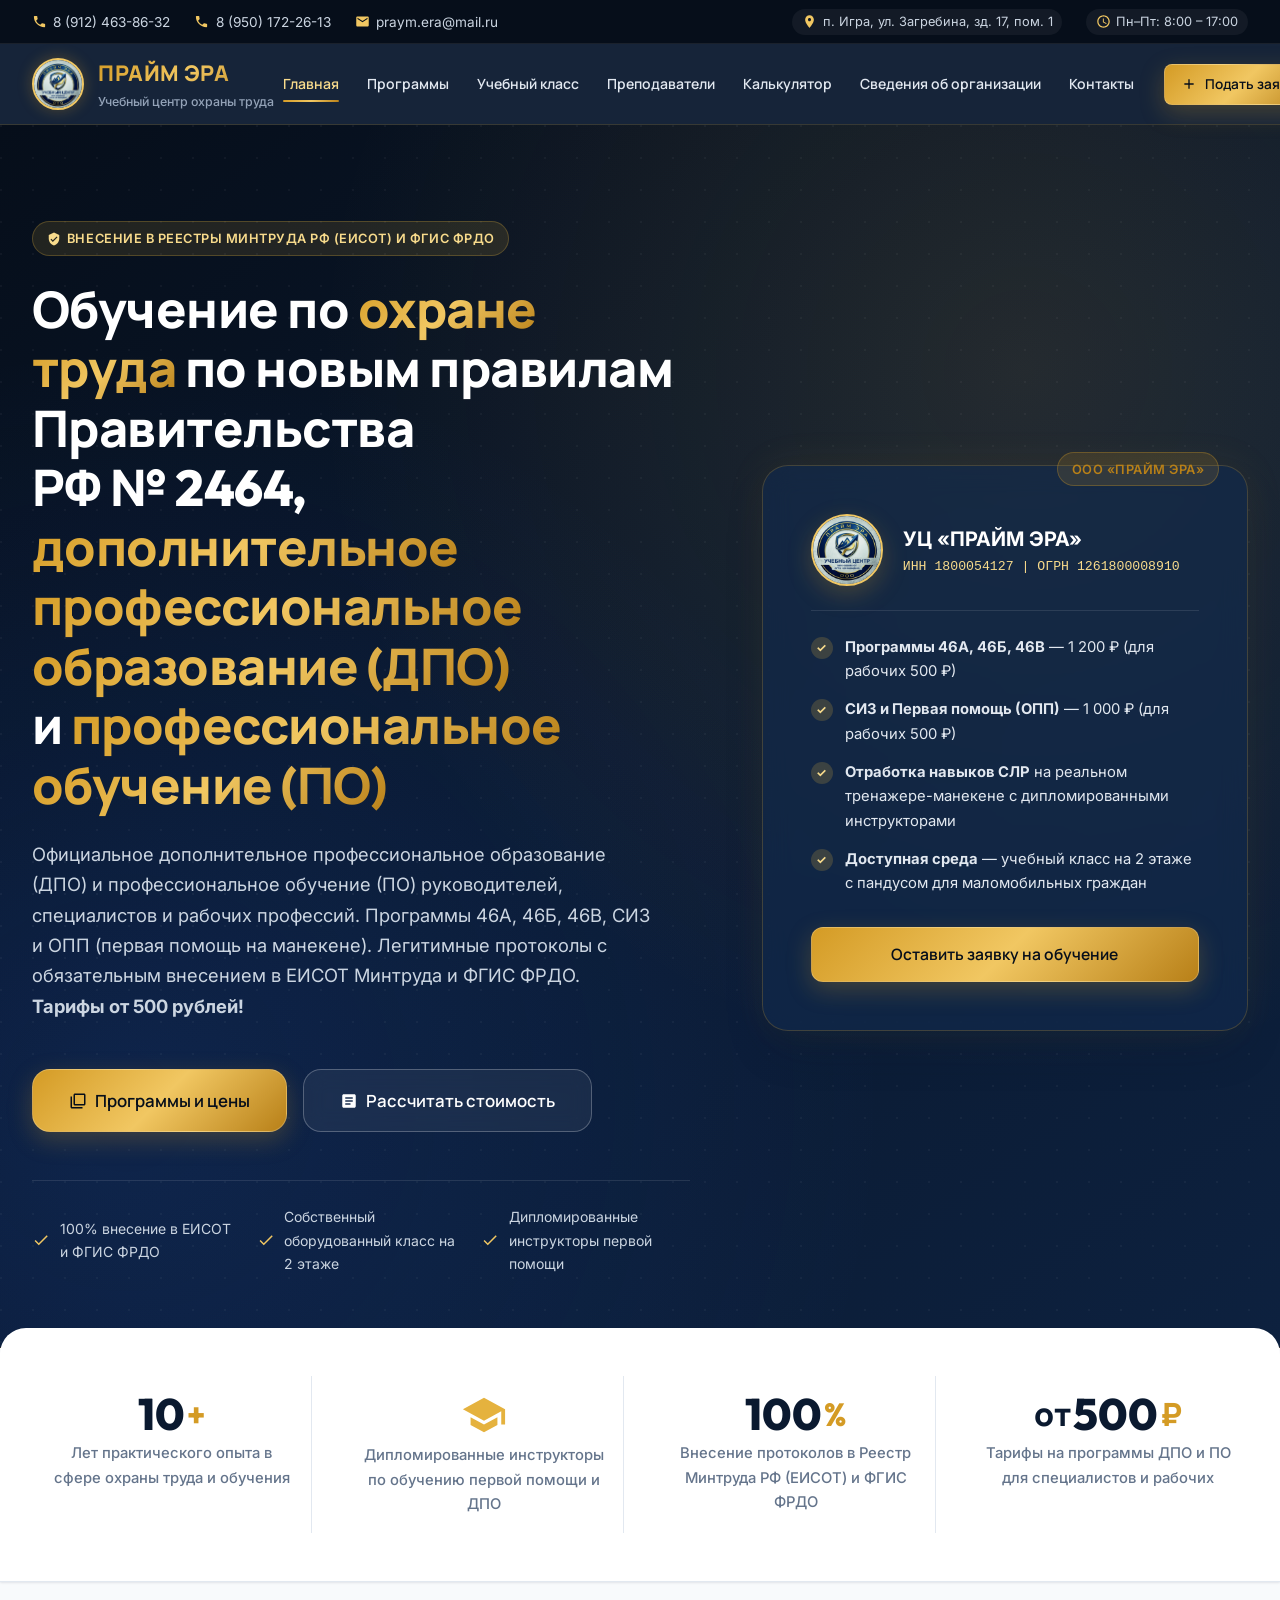
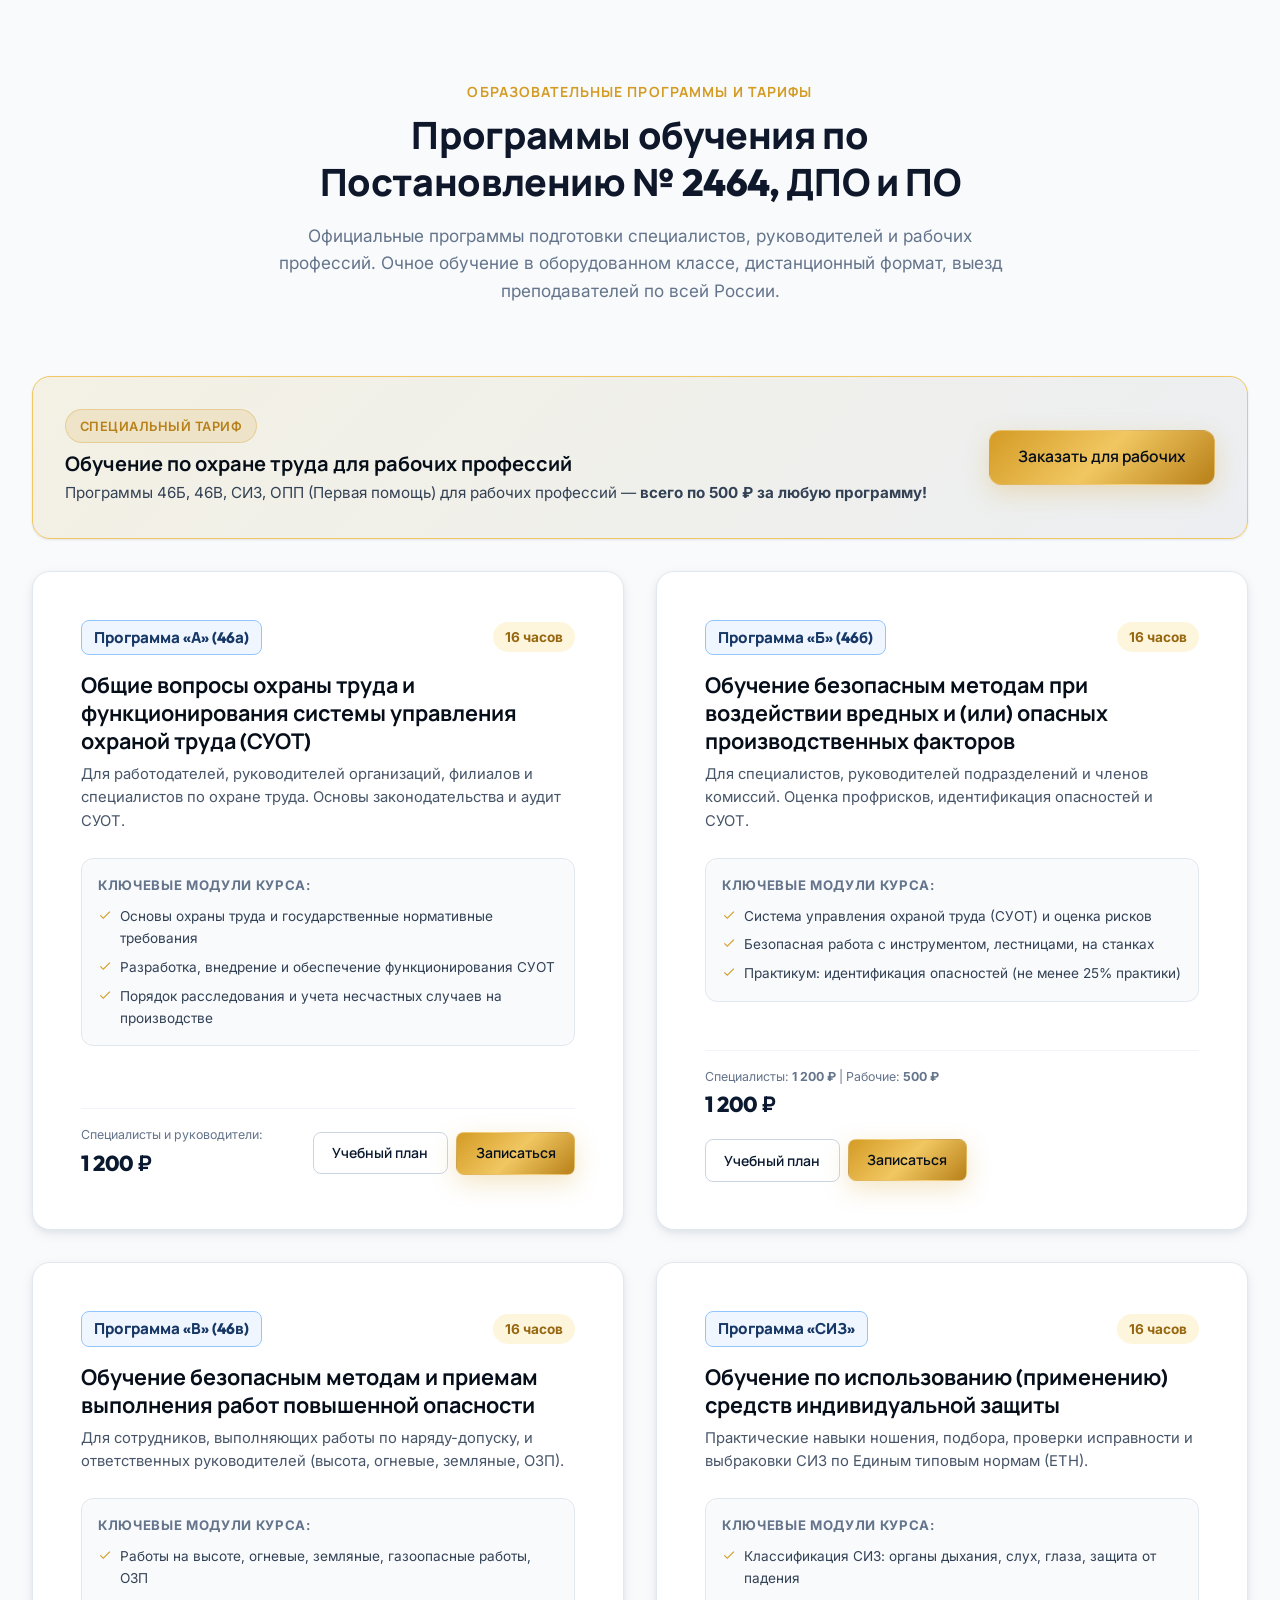
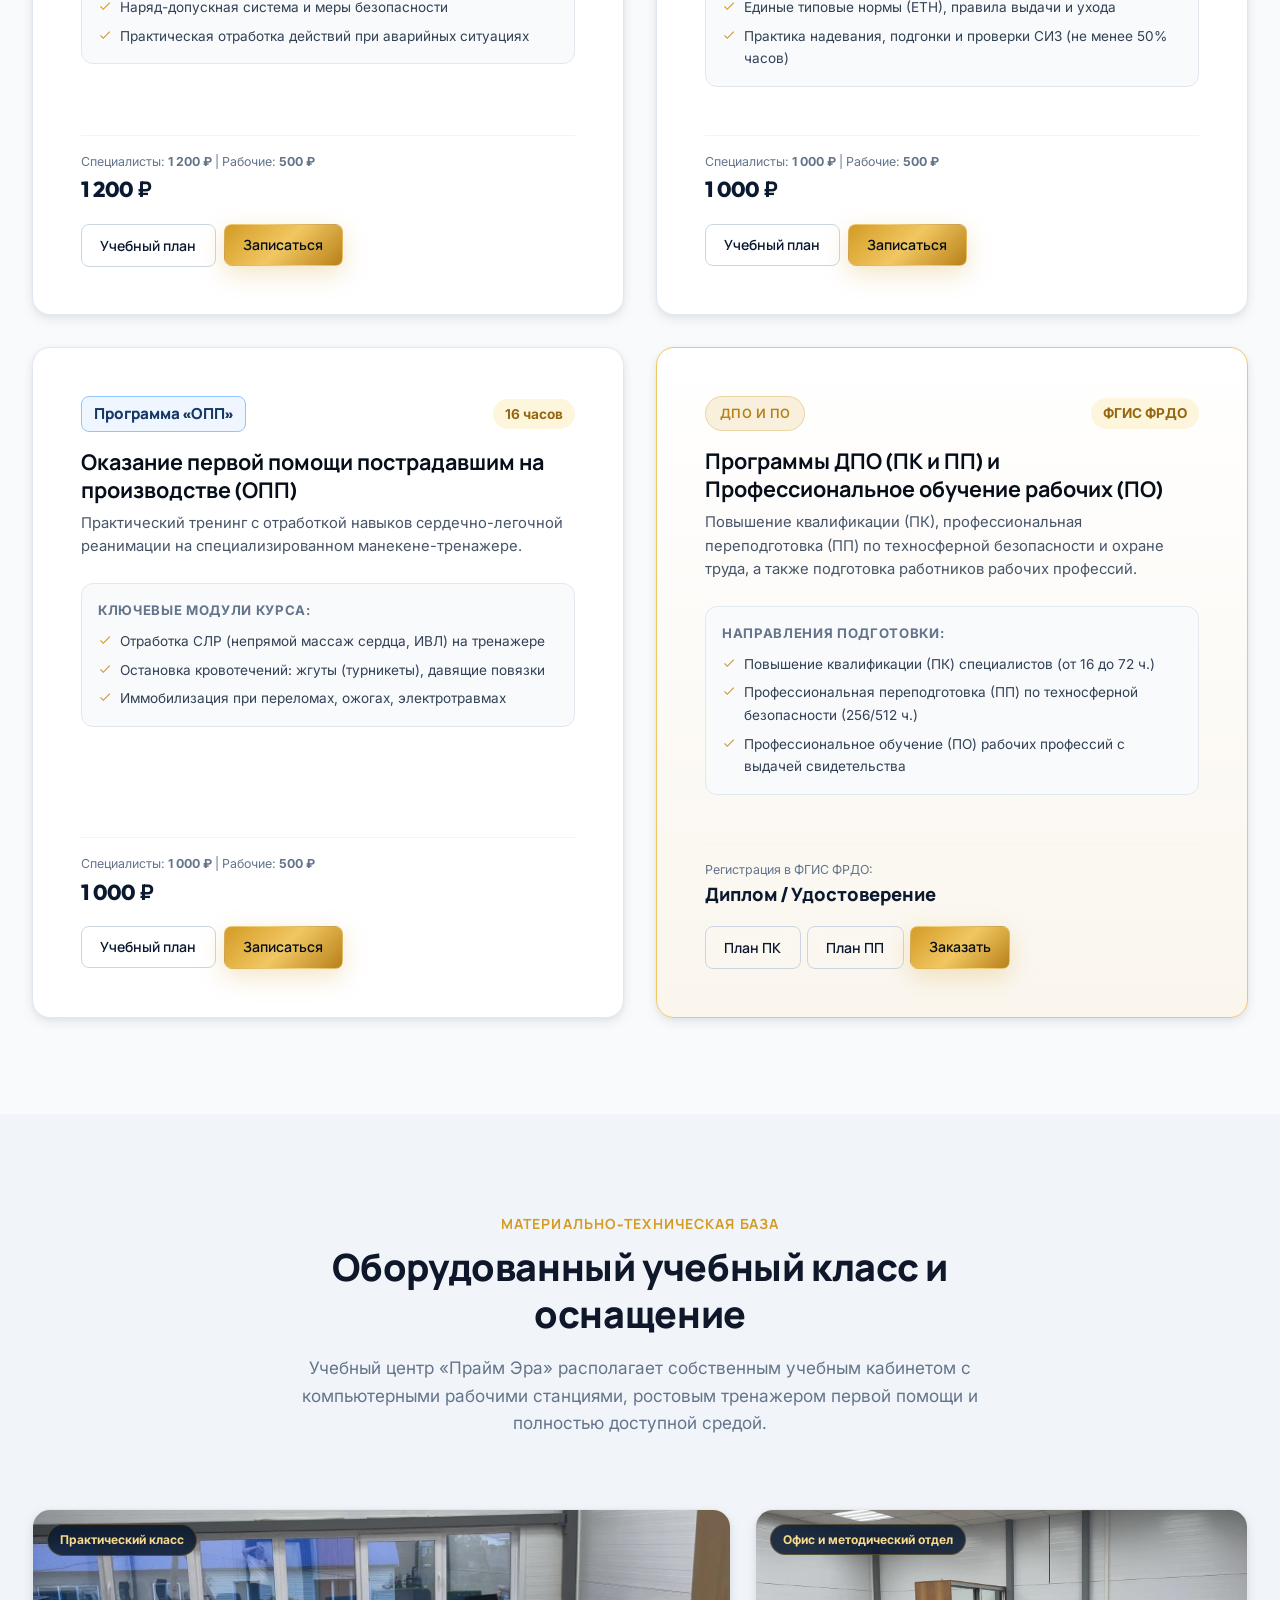
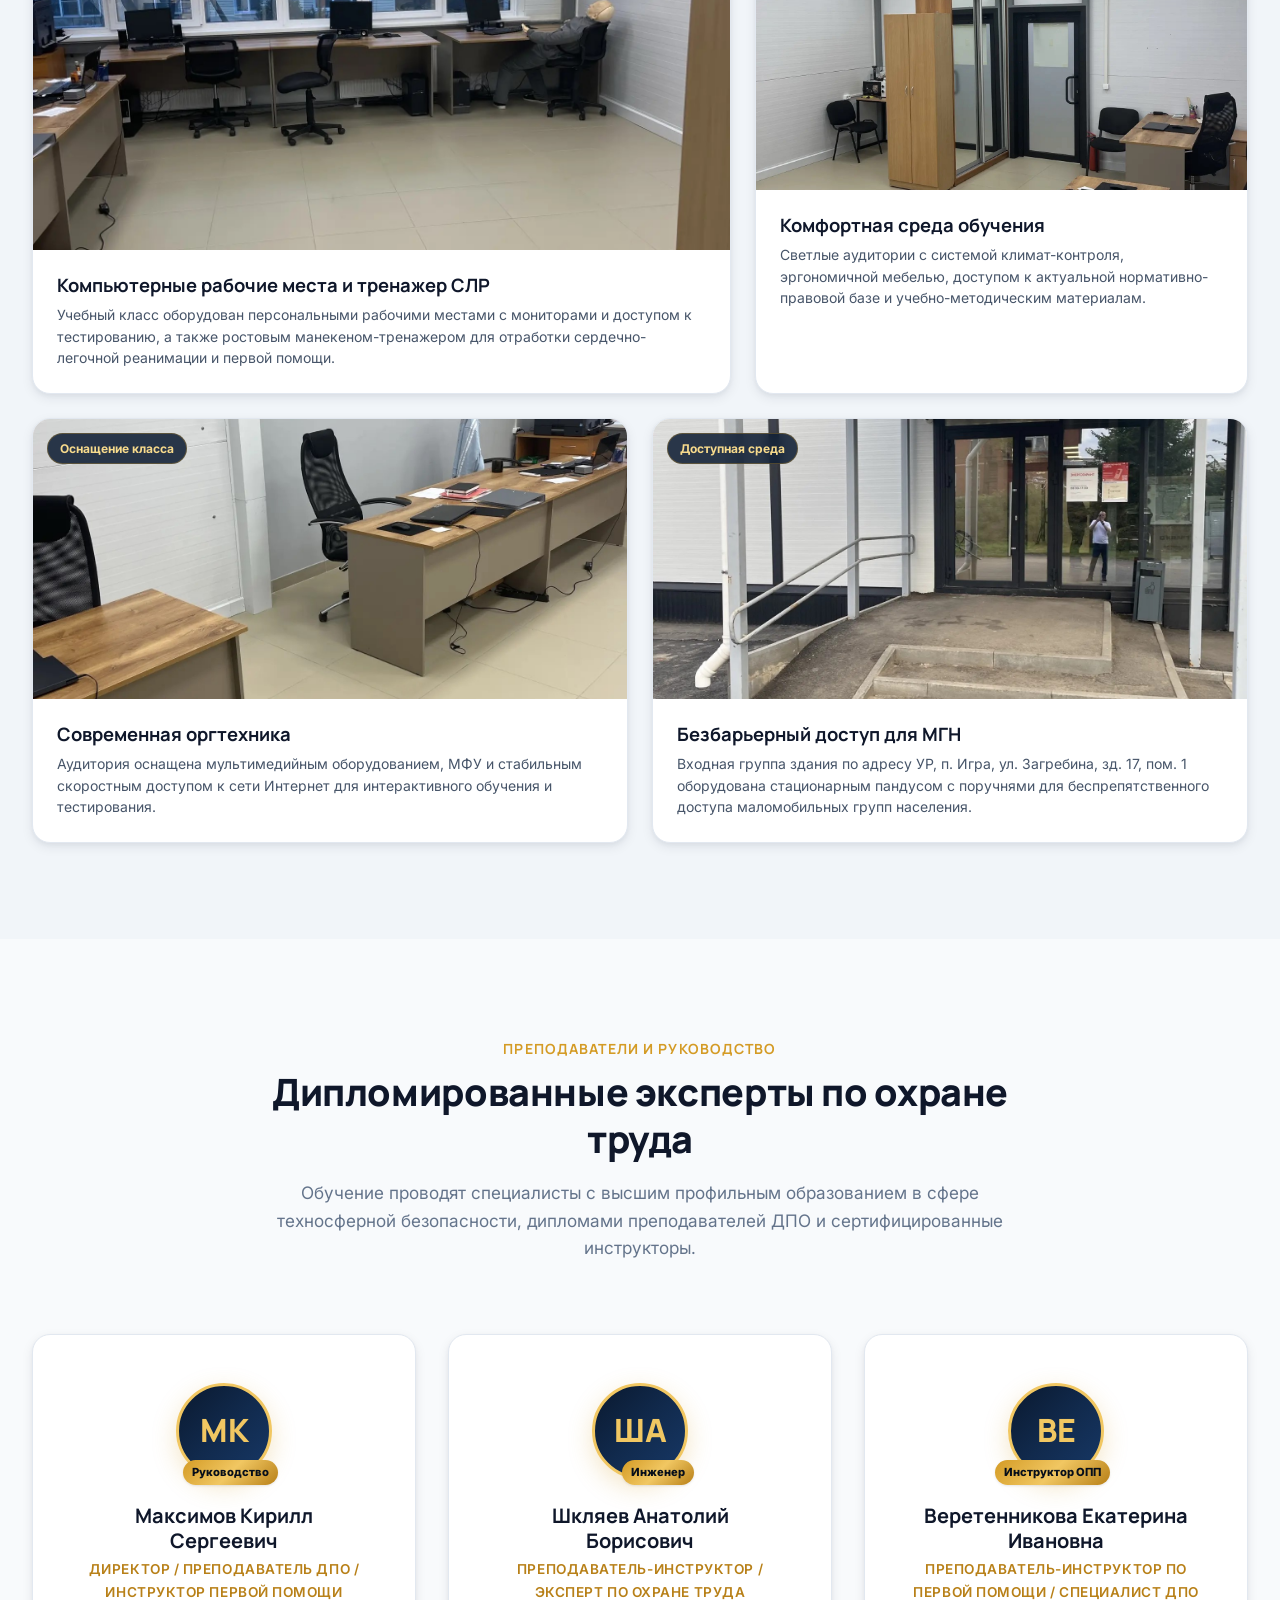
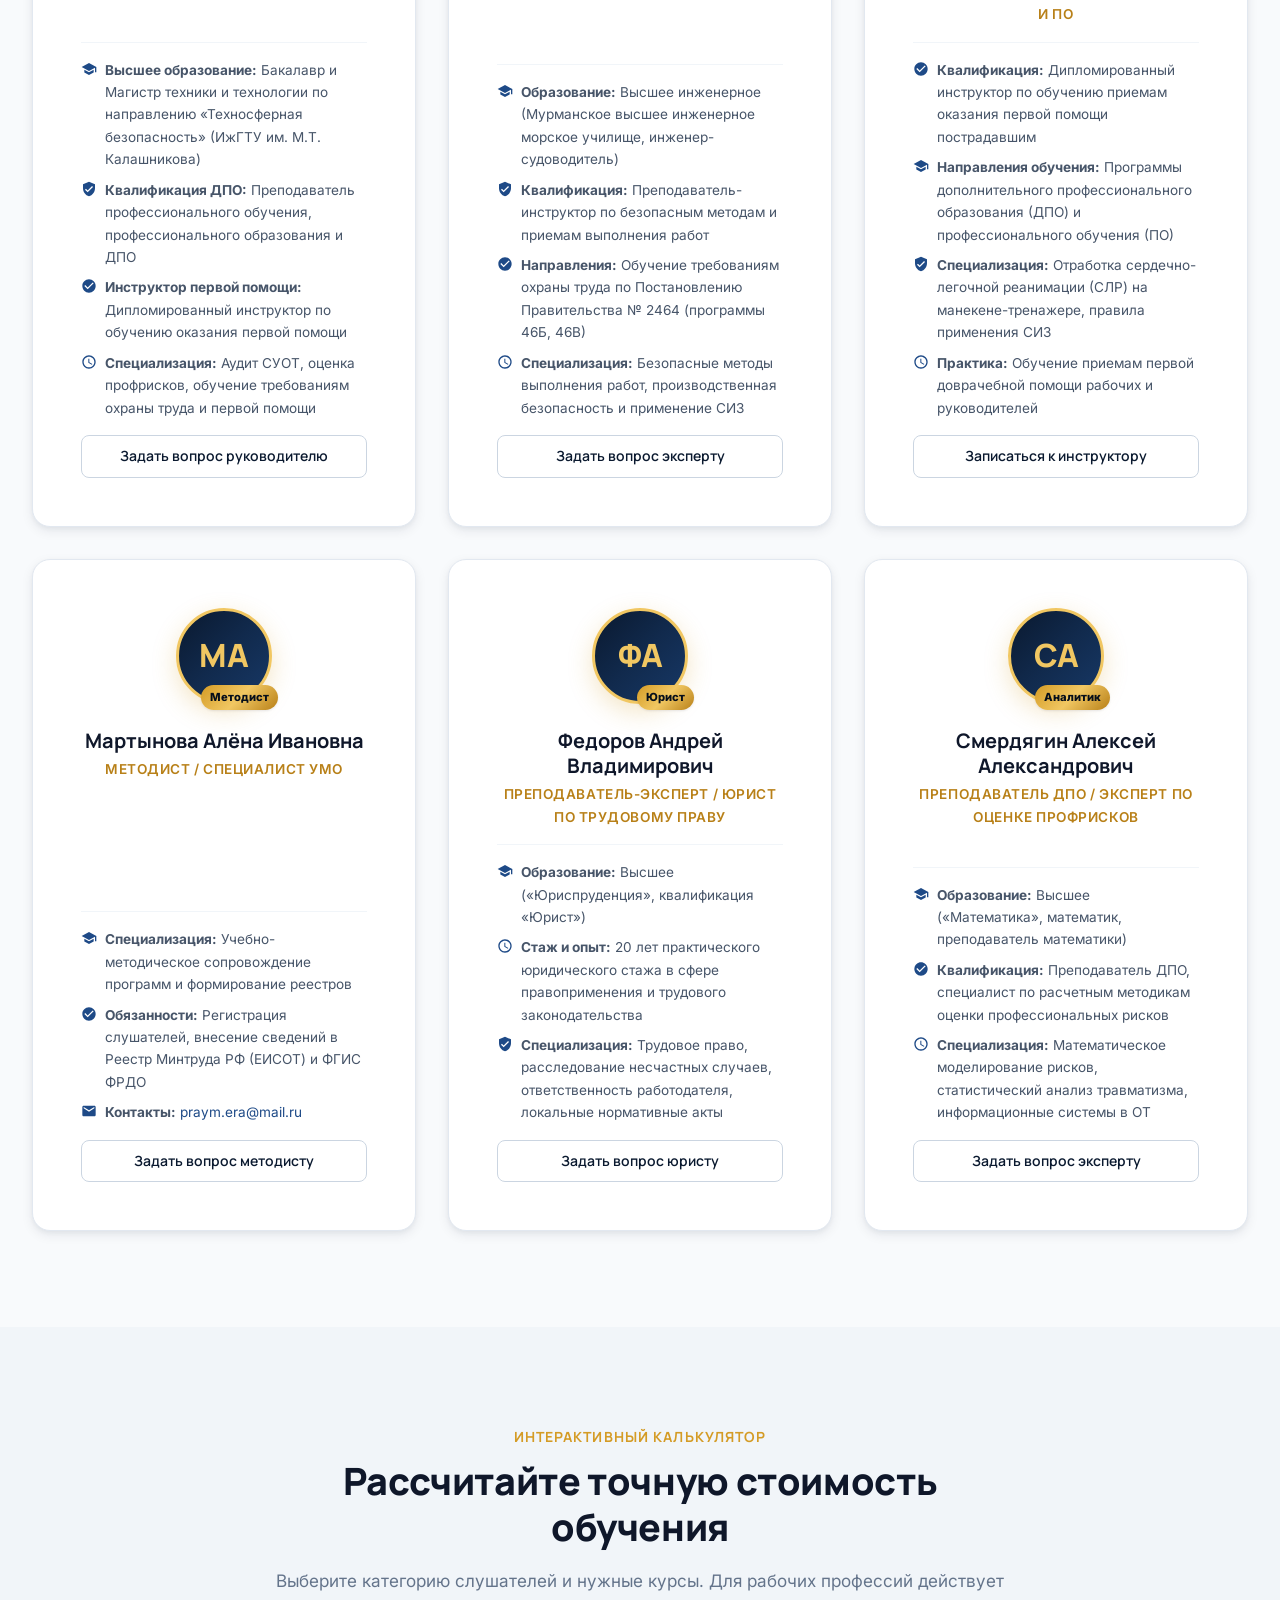
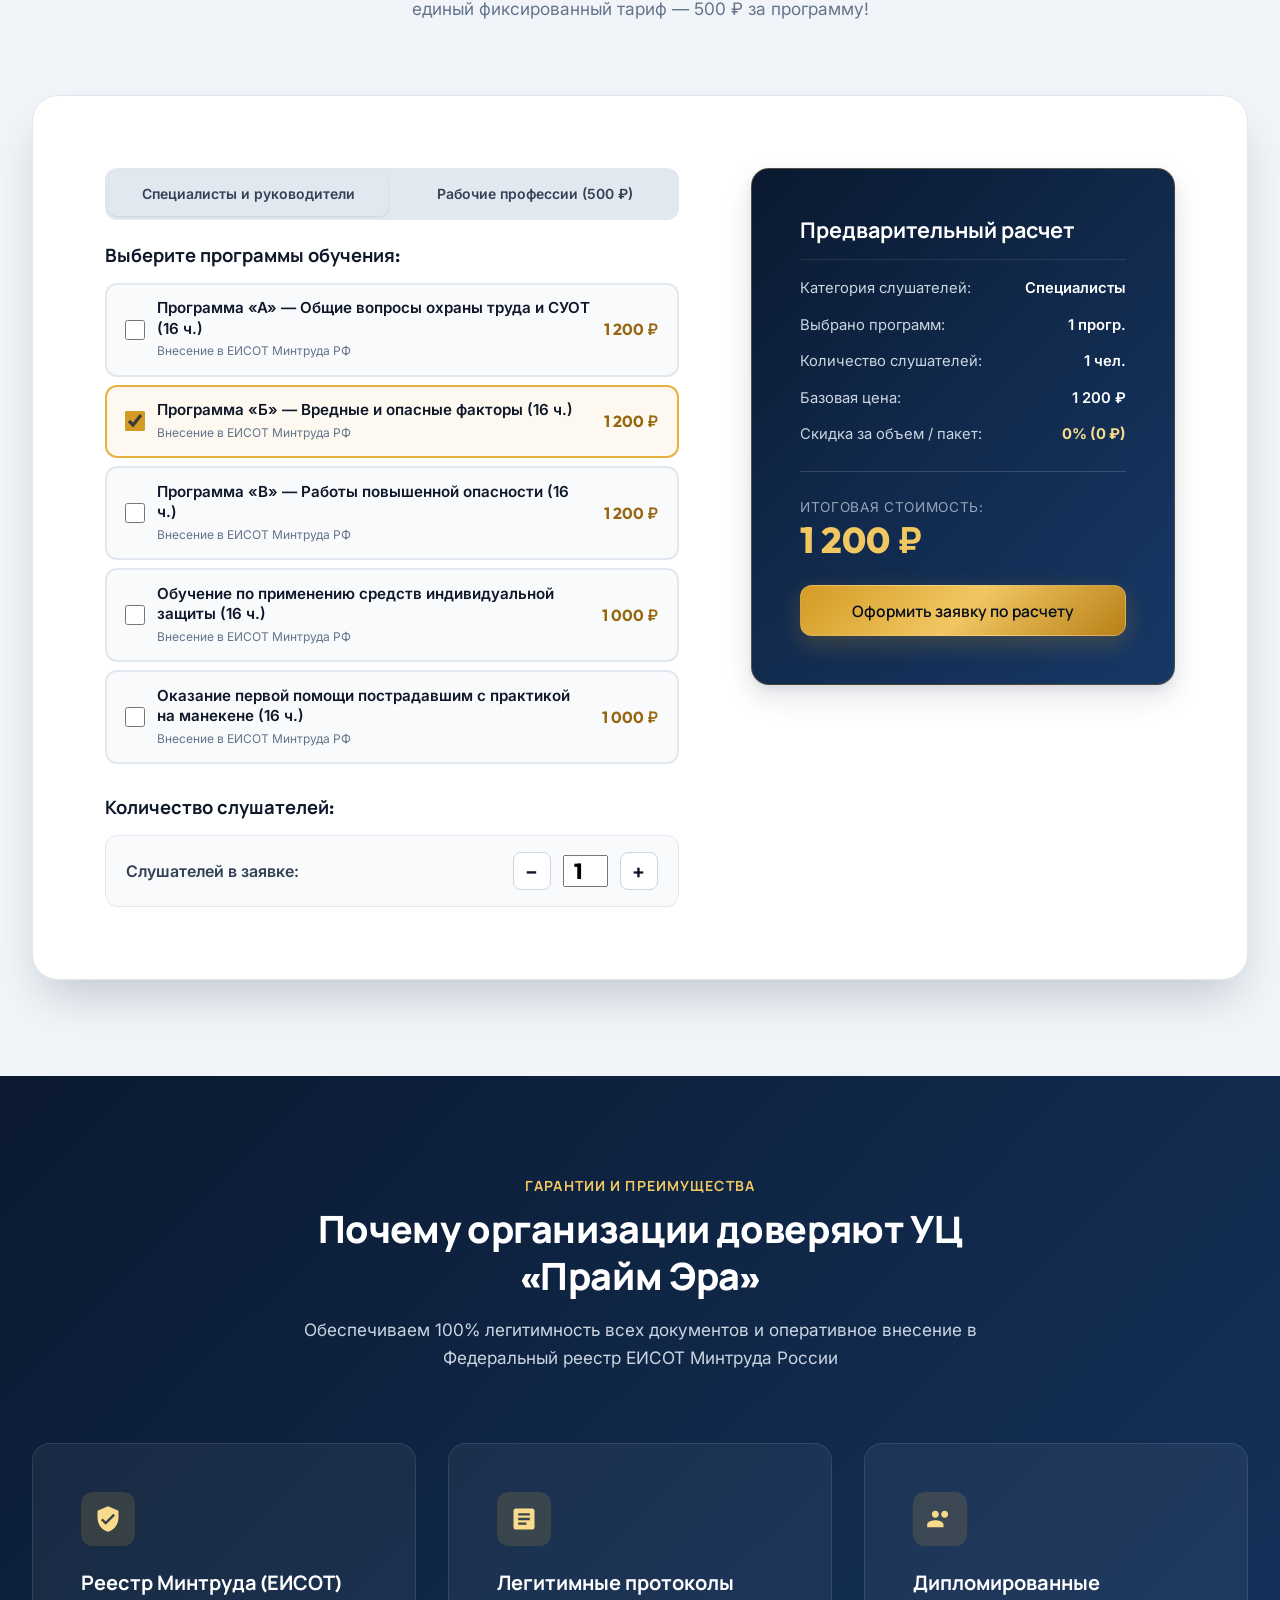
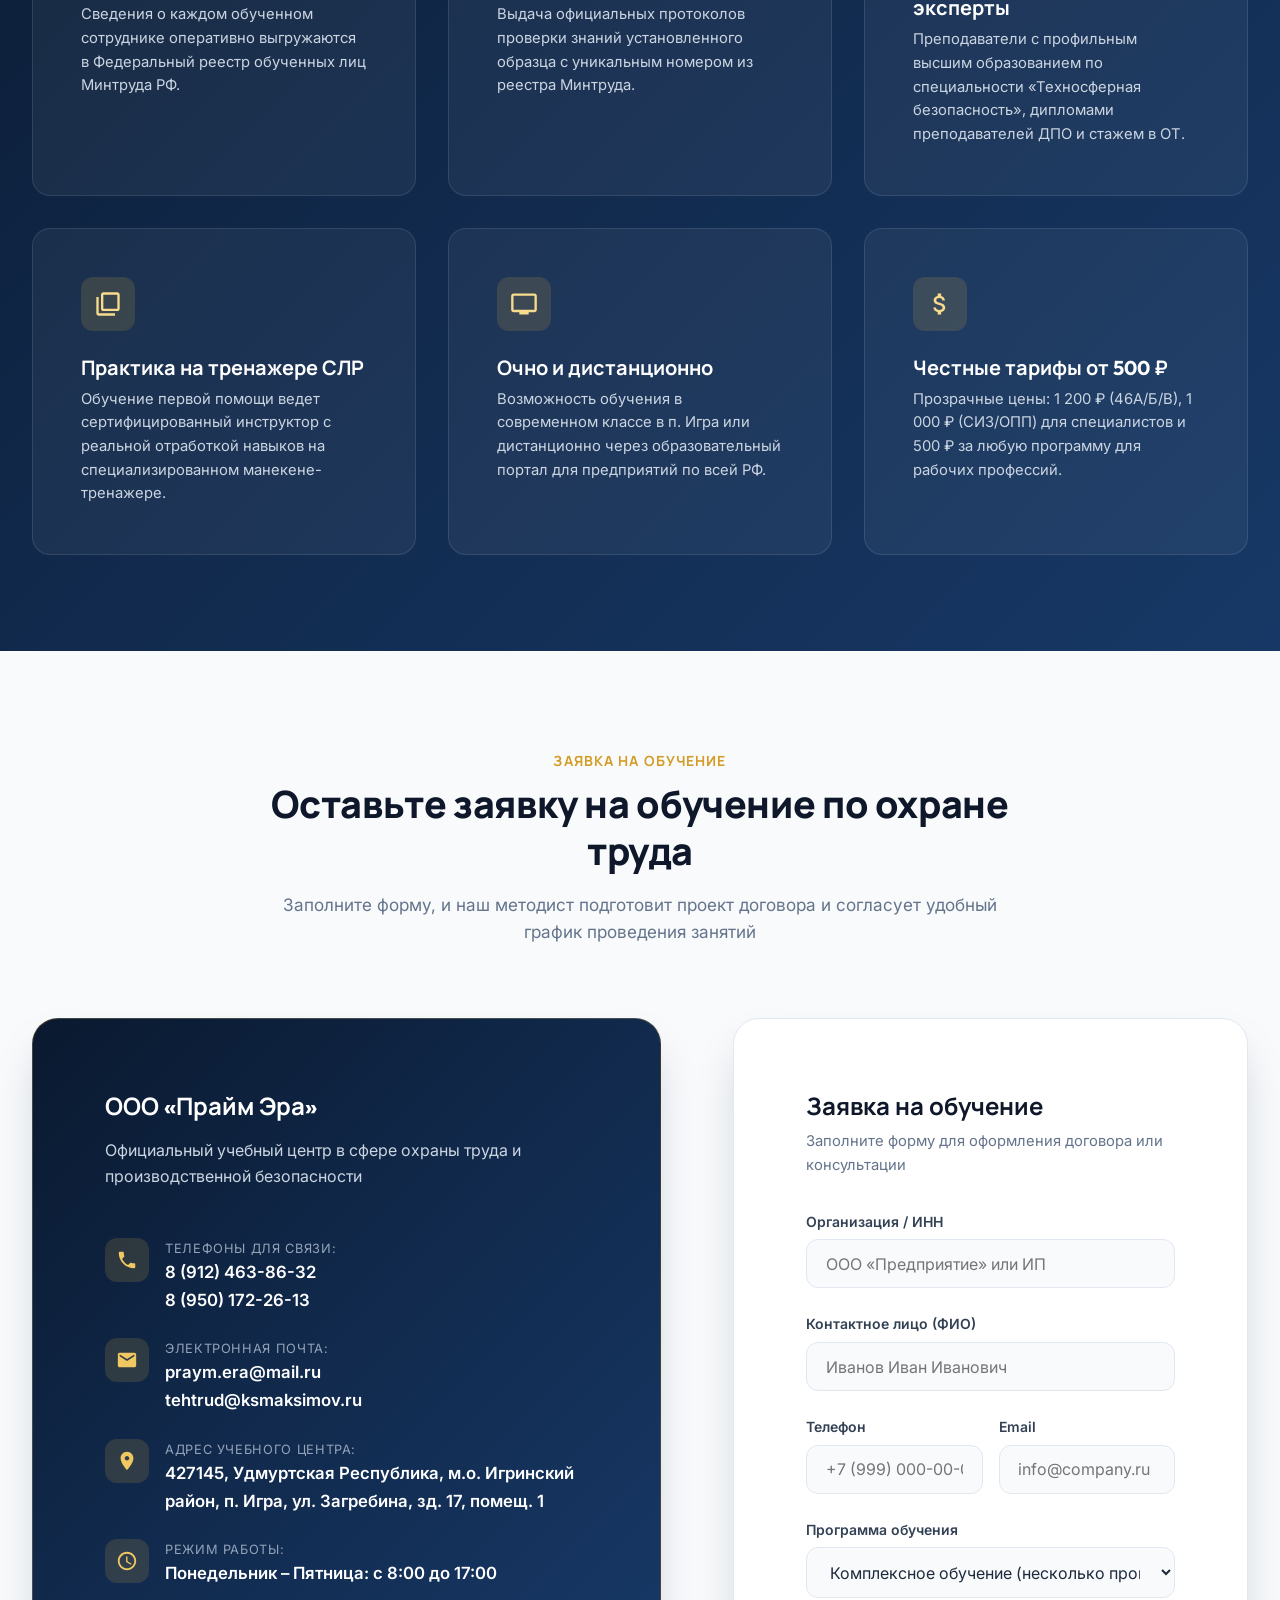
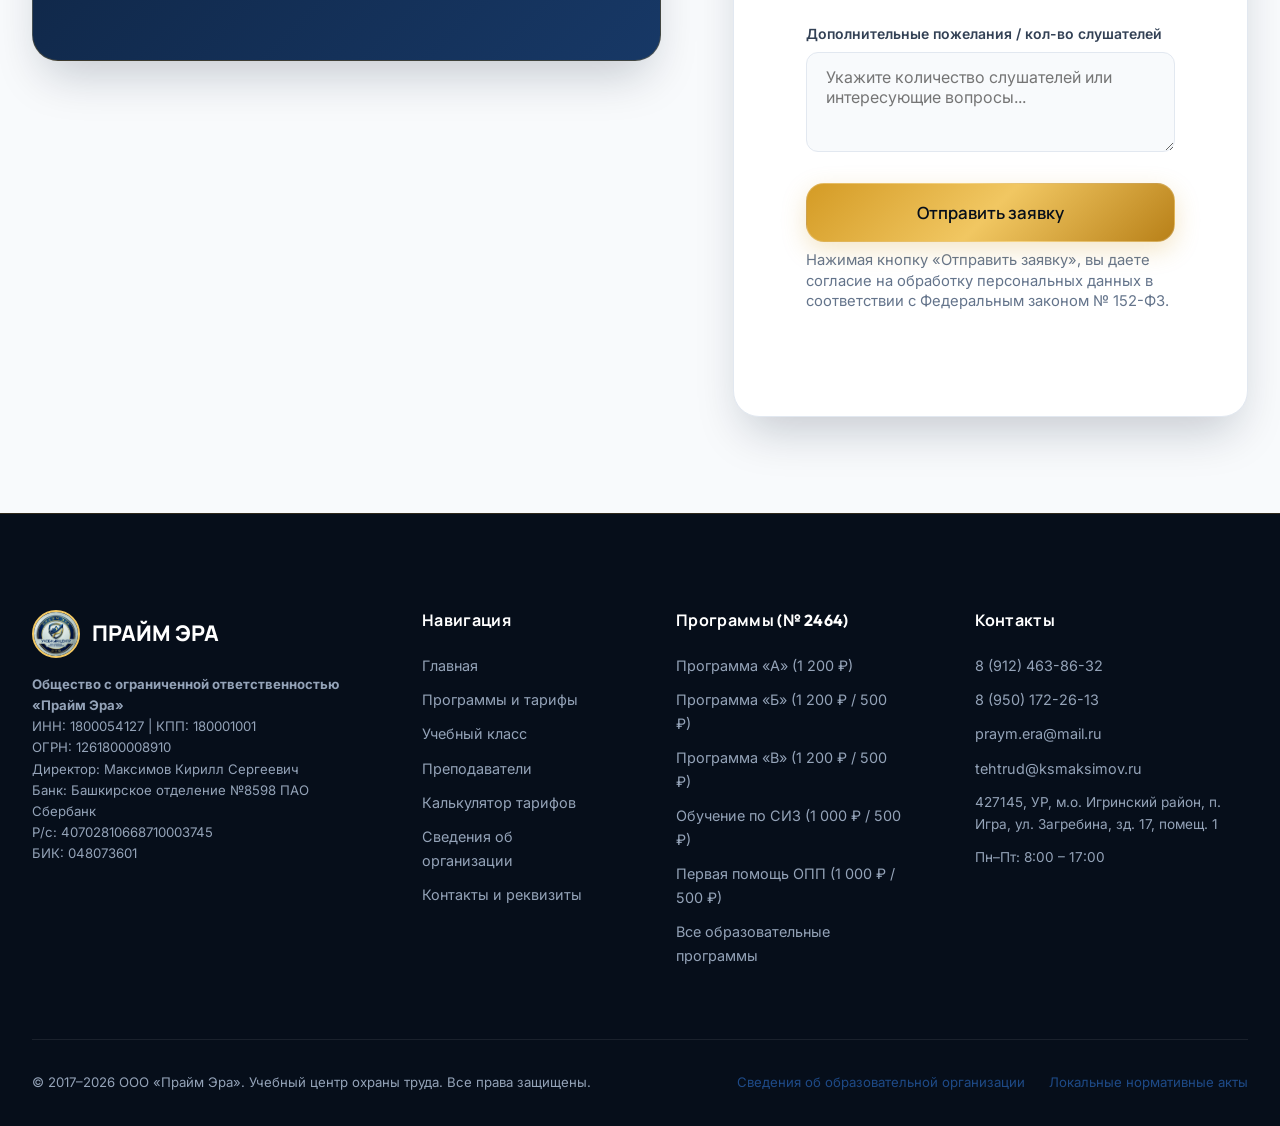
==== commit f774a195: "Add files via upload" ====
--- a/index.html
+++ b/index.html
@@ -319,7 +319,7 @@
           <div class="program-card__top">
             <div class="program-card__badge-row">
               <span class="program-card__code">Программа «В» (46в)</span>
-              <span class="program-card__hours">от 8 до 24 часов</span>
+              <span class="program-card__hours">16 часов</span>
             </div>
             <h3 class="program-card__title">Обучение безопасным методам и приемам выполнения работ повышенной опасности</h3>
             <p class="program-card__desc">
